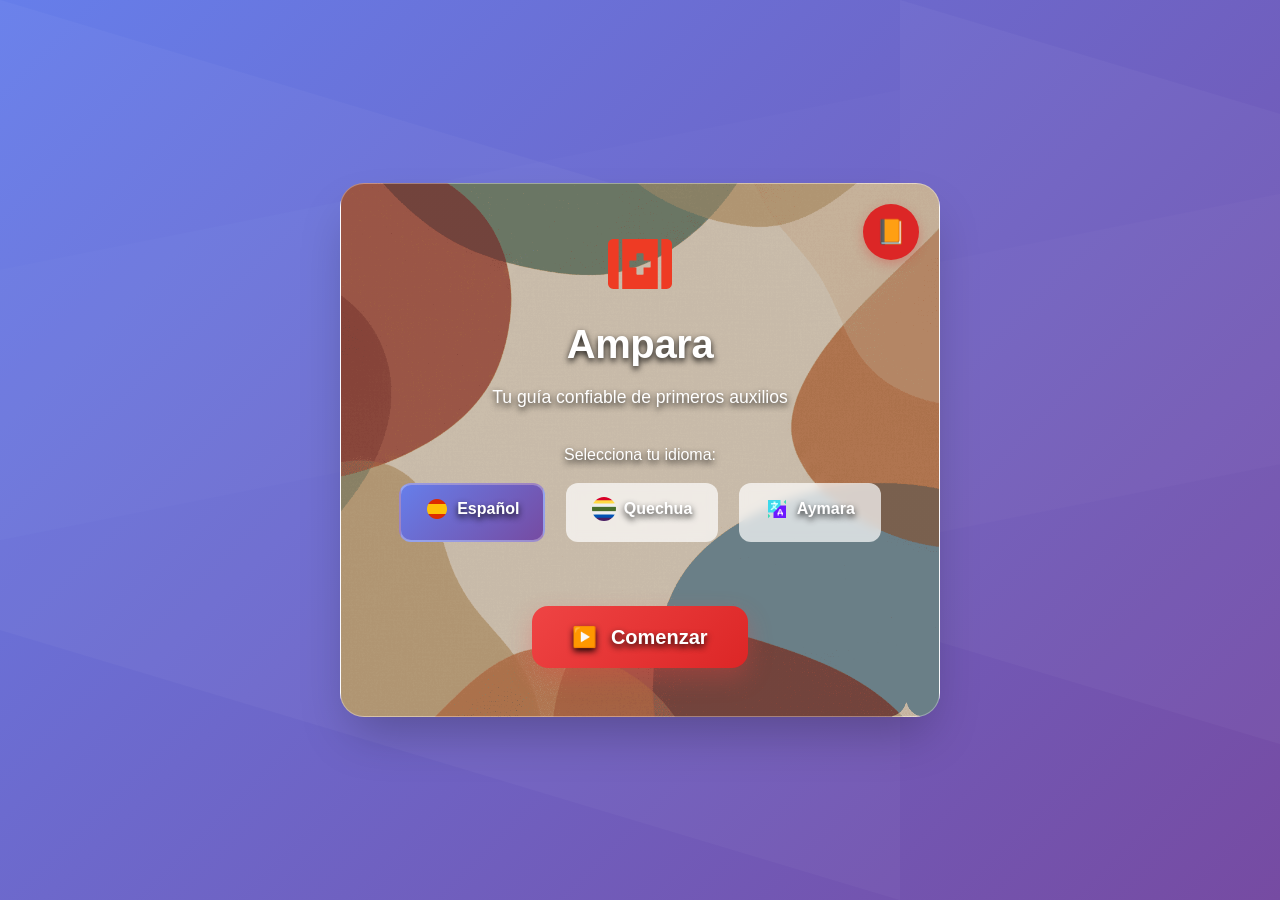
==== app/src/main/assets/index.html @ 5558bcc0 "Initial commit" ====
<!DOCTYPE html>
<html lang="es">
<head>
    <meta charset="UTF-8">
    <meta name="viewport" content="width=device-width, initial-scale=1.0, maximum-scale=1.0, user-scalable=no">
    <meta name="mobile-web-app-capable" content="yes">
    <meta name="apple-mobile-web-app-capable" content="yes">
    <meta name="apple-mobile-web-app-status-bar-style" content="black-translucent">
    <title>Ampara - Guía de Primeros Auxilios</title>

    <!-- CSS locales -->
    <link rel="stylesheet" href="tailwind.min.css">
    <link rel="stylesheet" href="fontawesome.css">
    <link rel="stylesheet" href="fonts.css">
    <link rel="stylesheet" href="styles.css">
    <!-- En el <head> del HTML -->
    <link rel="preload" as="image" href="img/fondo-rcp.png">
    <link rel="preload" as="image" href="img/fondo-heridas.png">
    <link rel="preload" as="image" href="img/fondo-quemaduras.png">
    <link rel="preload" as="image" href="img/fondo-fracturas.png">
    <link rel="preload" as="image" href="img/fondo-envenenamiento.png">
    <link rel="preload" as="image" href="img/fondo-emergencias.png">
    <link rel="preload" as="image" href="img/fondo-botiquin.png">
    <link rel="preload" as="image" href="img/fondo-glosario.png">
    <link rel="preload" as="image" href="img/fondo-home.png">
</head>

<body data-lang="es">
<!-- Home Screen -->
<div id="home-screen" class="home-container">
    <div class="home-content home-bg">

        <button class="contact-button" id="contact-btn" title="Contacto y Apoyo">
            📙
        </button>

        <div class="home-icon">
            <img src="img/fa-solid--first-aid.svg" alt="Primeros Auxilios" style="width: 4rem; height: 4rem; filter: brightness(0) saturate(100%) invert(27%) sepia(51%) saturate(2878%) hue-rotate(346deg) brightness(104%) contrast(97%);">
        </div>

        <h1 class="home-title">
            <span class="lang-es">Ampara</span>
            <span class="lang-qu">Ampara</span>
            <span class="lang-ay">Ampara</span>
        </h1>

        <p class="home-subtitle">
            <span class="lang-es">Tu guía confiable de primeros auxilios</span>
            <span class="lang-qu">Qam ñawpaq yanapayniykipaq</span>
            <span class="lang-ay">Nayriri yanapañamawa</span>
        </p>

        <!-- Language selector -->
        <div style="margin-bottom: 2rem;">
            <div style="margin-bottom: 1rem; color: #6b7280; font-weight: 500;">
                <span class="lang-es">Selecciona tu idioma:</span>
                <span class="lang-qu">Simiykita akllay:</span>
                <span class="lang-ay">Arumawa ajlliña:</span>
            </div>
            <button class="language-selector-home active" data-lang="es">
          <span style="display: inline-flex; align-items: center;">
    <img src="img/icons8-spain-48.png" alt="" width="24" height="24" style="vertical-align: middle; margin-right: 8px;" onerror="this.style.display='none'; this.nextElementSibling.style.display='none';">
    <span>Español</span>
  </span>
            </button>
            <button class="language-selector-home" data-lang="qu">
          <span style="display: inline-flex; align-items: center;">
    <img src="img/circle-flags--quechua.svg" alt="" width="24" height="24" style="vertical-align: middle; margin-right: 8px;" onerror="this.style.display='none'; this.nextElementSibling.style.display='none';">
    <span>Quechua</span>
  </span>
            </button>
            <button class="language-selector-home" data-lang="ay">
          <span style="display: inline-flex; align-items: center;">
    <img src="img/AYmara.png" alt="" width="24" height="24" style="vertical-align: middle; margin-right: 8px;" onerror="this.style.display='none'; this.nextElementSibling.style.display='none';">
    <span>Aymara</span>
  </span>
            </button>
        </div>

        <button id="start-btn" class="start-button">
            <span class="emoji-icon mr-2">▶️</span>
            <span class="lang-es">Comenzar</span>
            <span class="lang-qu">Qallariy</span>
            <span class="lang-ay">Qalltaña</span>
        </button>
    </div>
</div>

<!-- Main Screen -->
<div id="main-screen" class="min-h-screen flex flex-col hidden">
    <!-- Fixed emergency button -->
    <div id="emergency-dropdown-btn" class="emergency-btn">
        <div style="position: relative;">
            <button onclick="toggleEmergencyDropdown()" style="background: none; border: none; color: inherit; padding: 0; font: inherit; cursor: inherit; display: flex; align-items: center;">
                <span class="emoji-icon ml-2">📞</span>
                <span class="lang-es">Emergencia</span>
                <span class="lang-qu">Utqay yanapay</span>
                <span class="lang-ay">Anxata yanapawi</span>
                <span class="emoji-icon ml-2">🔽</span>
            </button>
            <div id="emergency-dropdown" class="hidden">
                <!-- PRIORIDAD 1: EMERGENCIA MÉDICA -->
                 <a href="tel:106" style="cursor:pointer; background:#d32f2f; color:#fff; padding:14px 16px; display:block; border-radius:8px; margin-bottom:8px; text-decoration:none; line-height:1.5;">
                    <span class="emoji-icon" style="margin-right:8px;">🚨</span><strong>106 -
                    <span class="lang-es">SAMU (Ambulancia)</span>
                    <span class="lang-qu">Hampiy yanapak</span>
                    <span class="lang-ay">Qullañ yanapiri</span></strong>
                </a>

                <!-- PRIORIDAD 2: RESCATE / APOYO MÉDICO -->
                <a href="tel:116" style="cursor:pointer; background:#f57c00; color:#fff; padding:14px 16px; display:block; border-radius:8px; margin-bottom:8px; text-decoration:none; line-height:1.5;">
                    <span class="emoji-icon" style="margin-right:8px;">🧯</span><strong>116 -
                    <span class="lang-es">Bomberos</span>
                    <span class="lang-qu">Nina chinkachik</span>
                    <span class="lang-ay">Nina jiwayiri</span></strong>
                </a>

                <!-- PRIORIDAD 3: SEGURIDAD -->
                <a href="tel:105" style="cursor:pointer; background:#1976d2; color:#fff; padding:14px 16px; display:block; border-radius:8px; margin-bottom:8px; text-decoration:none; line-height:1.5;">
                    <span class="emoji-icon" style="margin-right:8px;">👮</span><strong>105 -
                    <span class="lang-es">Policía</span>
                    <span class="lang-qu">Pusikuna</span>
                    <span class="lang-ay">Pusiri</span></strong>
                </a>

                <!-- PRIORIDAD 4: DESASTRES -->
                <a href="tel:115" style="cursor:pointer; background:#455a64; color:#fff; padding:14px 16px; display:block; border-radius:8px; margin-bottom:8px; text-decoration:none; line-height:1.5;">
                    <span class="emoji-icon" style="margin-right:8px;">🌪️</span><strong>115 -
                    <span class="lang-es">Defensa Civil</span>
                    <span class="lang-qu">Llaqta amachay</span>
                    <span class="lang-ay">Marka arktawi</span></strong>
                </a>

                <!-- PRIORIDAD 5: CARRETERAS -->
                <a href="tel:110" style="cursor:pointer; background:#546e7a; color:#fff; padding:14px 16px; display:block; border-radius:8px; margin-bottom:8px; text-decoration:none; line-height:1.5;">
                    <span class="emoji-icon" style="margin-right:8px;">🚧</span><strong>110 -
                    <span class="lang-es">Policía de carreteras</span>
                    <span class="lang-qu">Ñan pusikuna</span>
                    <span class="lang-ay">Thaki pusiri</span></strong>
                </a>

                <!-- PRIORIDAD 6: ORIENTACIÓN -->
                <a href="tel:113"
                    style="cursor:pointer;
                            background:#eeeeee;
                            color:#000 !important;
                            padding:14px 16px;
                            display:block;
                            border-radius:8px;
                            margin-bottom:8px;
                            text-decoration:none;
                            line-height:1.5;">

                    <span class="emoji-icon" style="margin-right:8px; color:#000 !important;">ℹ️</span>

                    <strong style="color:#000 !important;">
                        113 -
                        <span class="lang-es" style="color:#000 !important;">Infosalud (orientación)</span>
                        <span class="lang-qu" style="color:#000 !important;">Hampiy yachachiy</span>
                        <span class="lang-ay" style="color:#000 !important;">Qullañ irpawi</span>
                    </strong>
                    </a>

                    <!-- PRIORIDAD 7: INFORMACIÓN -->

                    <a href="tel:+5112660481"
                    style="cursor:pointer;
                            background:#f5f5f5;
                            color:#000 !important;
                            padding:14px 16px;
                            display:block;
                            border-radius:8px;
                            margin-bottom:8px;
                            text-decoration:none;
                            line-height:1.5;">

                    <span class="emoji-icon" style="margin-right:8px; color:#000 !important;">➕</span>

                    <strong style="color:#000 !important;">
                        (01) 266 0481 -
                        <span class="lang-es" style="color:#000 !important;">Cruz Roja</span>
                        <span class="lang-qu" style="color:#000 !important;">Puka Chakana</span>
                        <span class="lang-ay" style="color:#000 !important;">Wila Chakana</span>
                    </strong>
                    </a>

            </div>
        </div>
    </div>

    <!-- Header -->
    <header class="bg-white shadow-md py-5 px-4 sm:px-6 lg:px-8 sticky top-0 z-10 w-full">
        <div class="w-full flex justify-between items-center">
            <div class="flex items-center">
                <button id="back-btn" class="text-sky-500 hover:text-sky-600 hidden transition duration-200 ml-1 mr-1 text-2xl">
                    <span class="emoji-icon">⏪</span>
                </button>
                <h1 class="text-2xl font-bold text-blue-700">
                    <span class="lang-es">Ampara</span>
                    <span class="lang-qu">Ampara</span>
                    <span class="lang-ay">Ampara</span>
                </h1>
            </div>

            <div class="flex items-center space-x-1.5">
                <!-- Language selector in header -->
                <div class="flex items-center">
                    <button class="language-selector" data-lang="es">ES</button>
                    <button class="language-selector" data-lang="qu">QU</button>
                    <button class="language-selector" data-lang="ay">AY</button>
                </div>

                <!-- Dark mode toggle -->
                <button id="dark-mode-toggle" class="dark-mode-toggle">
                    <span class="emoji-icon">🌙</span>
                </button>
            </div>
        </div>
    </header>

    <!-- Main content -->
    <main class="w-full flex-grow p-4 sm:p-6 lg:p-8">
        <!-- Sections list Secciones principales -->
        <div id="sections-list" class="grid grid-cols-1 md:grid-cols-2 lg:grid-cols-3 gap-4 sm:gap-6 lg:gap-8 w-full">

           <div class="card-button card-rcp bg-white rounded-lg shadow-md overflow-hidden cursor-pointer hover:shadow-xl" data-section="rcp">
                <span class="emoji-icon card-icon" style="color: #ef4444;">💓</span>
                <div>
                    <h2 class="text-2xl font-semibold mb-2">
                        <span class="lang-es">RCP (Reanimación Cardio Pulmonar)</span>
                        <span class="lang-qu">RCP (Sunqu Wañusqamanta Kutichiy)</span>
                        <span class="lang-ay">RCP (Jiwkit jakayañatak uñstayasiña)</span>
                    </h2>
                    <p class="subtitle text-gray-600">
                        <span class="lang-es">Técnica vital para salvar vidas</span>
                        <span class="lang-qu">Kawsayta qispichiq yachaykuna</span>
                        <span class="lang-ay">Jakañ qispiyañataki yatiwi</span>
                    </p>
                </div>
            </div>

            <div class="card-button card-heridas rounded-lg shadow-md overflow-hidden cursor-pointer" data-section="heridas">
                <span class="emoji-icon card-icon" style="color: #10b981;">🩹</span>
                <div>
                    <h2 class="text-xl font-semibold mb-1">
                        <span class="lang-es">Heridas</span>
                        <span class="lang-qu">K'irisqakuna</span>
                        <span class="lang-ay">Ch'axwakuna</span>
                    </h2>
                    <p class="subtitle">
                        <span class="lang-es">Tratamiento de cortes y lesiones</span>
                        <span class="lang-qu">K'iriy hampikuna</span>
                        <span class="lang-ay">Ch'axwañ qollañapa</span>
                    </p>
                </div>
            </div>

            <div class="card-button card-quemaduras rounded-lg shadow-md overflow-hidden cursor-pointer" data-section="quemaduras">
                <span class="emoji-icon card-icon" style="color: #f59e0b;">🔥</span>
                <div>
                    <h2 class="text-xl font-semibold mb-1">
                        <span class="lang-es">Quemaduras</span>
                        <span class="lang-qu">Ruphasqakuna</span>
                        <span class="lang-ay">Phisqatakuna</span>
                    </h2>
                    <p class="subtitle">
                        <span class="lang-es">Primeros auxilios para quemaduras</span>
                        <span class="lang-qu">Ruphasqa hampikuna</span>
                        <span class="lang-ay">Phisqat qollaña</span>
                    </p>
                </div>
            </div>

            <div class="card-button card-fracturas rounded-lg shadow-md overflow-hidden cursor-pointer" data-section="fracturas">
                <span class="emoji-icon card-icon" style="color: #6b7280;">🦴</span>
                <div>
                    <h2 class="text-xl font-semibold mb-1">
                        <span class="lang-es">Fracturas</span>
                        <span class="lang-qu">T'aqasqakuna</span>
                        <span class="lang-ay">P'akitanaka</span>
                    </h2>
                    <p class="subtitle">
                        <span class="lang-es">Cómo actuar ante huesos rotos</span>
                        <span class="lang-qu">Tullu t'aqasqapi imayna yanapay</span>
                        <span class="lang-ay">P'akita jach'a ch'akapa ukaxa kunjamsa yanapt'añapa</span>
                    </p>
                </div>
            </div>

            <!-- tarjeta: Envenenamiento -->
            <div class="card-button card-envenenamiento rounded-lg shadow-md overflow-hidden cursor-pointer" data-section="envenenamiento" role="button" tabindex="0" onclick="openSection('envenenamiento')">
                <span class="emoji-icon card-icon" style="color: #8b5cf6;">☠️</span>
                <div>
                    <h2 class="text-xl font-semibold mb-1">
                        <span class="lang-es">Envenenamiento</span>
                        <span class="lang-qu">P'achachiy / Ñak'ariy</span>
                        <span class="lang-ay">Jani suma jamuqampi p'aktasiwi</span>
                    </h2>
                    <p class="subtitle">
                        <span class="lang-es">Actuación ante sustancias tóxicas</span>
                        <span class="lang-qu">Q'ayaq jawq'akunapi imayna yanapay</span>
                        <span class="lang-ay">Jani wali jamuqanak ukan yanapt'awi</span>
                    </p>
                </div>
            </div>

            <div class="card-button card-emergencias rounded-lg shadow-md overflow-hidden cursor-pointer" data-section="emergencias">
                <span class="emoji-icon card-icon" style="color: #dc2626;">🚑</span>
                <div>
                    <h2 class="text-xl font-semibold mb-1">
                        <span class="lang-es">Emergencias</span>
                        <span class="lang-qu">Utqay yanapakuna</span>
                        <span class="lang-ay">Anxata yanapawi</span>
                    </h2>
                    <p class="subtitle">
                        <span class="lang-es">Situaciones críticas de salud</span>
                        <span class="lang-qu">Utqay qhali kaypi yanapakuna</span>
                        <span class="lang-ay">Anxat qolla kayaru yanapawi</span>
                    </p>
                </div>
            </div>

            <!-- BOTIQUÍN -->
            <div class="card-button card-botiquin" data-section="botiquin">
                <span class="emoji-icon card-icon">🧰</span>
                <div>
                    <h2>
                        <span class="lang-es">Botiquín</span>
                        <span class="lang-qu">Hampiq laya</span>
                        <span class="lang-ay">Qullaña katxata</span>
                    </h2>
                    <p>
                        <span class="lang-es">Materiales y suministros básicos de salud</span>
                        <span class="lang-qu">Qhali kayta yanapakuypaq rurasqa imaymana</span>
                        <span class="lang-ay">Qhullaña uñstayawi ukhamaraki yänaka</span>
                    </p>
                </div>
            </div>

            <div class="card-button card-glosario rounded-lg shadow-md overflow-hidden cursor-pointer" data-section="glosario">
                <span class="emoji-icon card-icon" style="color: #3b82f6;">📚</span>
                <div>
                    <h2 class="text-xl font-semibold mb-1">
                        <span class="lang-es">Glosario</span>
                        <span class="lang-qu">Simikunapaq Qillqa</span>
                        <span class="lang-ay">Arunakana Qillqawi</span>
                    </h2>
                    <p class="subtitle">
                        <span class="lang-es">Términos médicos importantes</span>
                        <span class="lang-qu">Ancha chaniyuq hampi simikuna</span>
                        <span class="lang-ay">Wali askí qolla arunaka</span>
                    </p>
                </div>
            </div>

        </div>

        <!-- Section content containers -->
        <div id="section-content" class="hidden">

            <!-- RCP Section -->
            <div id="rcp-content" class="section-card hidden">
                <h2 class="section-heading">
                    <span class="lang-es">RCP - Reanimación Cardio Pulmonar</span>
                    <span class="lang-qu">RCP - Sayasqa Sonqo Kawsarichiy</span>
                    <span class="lang-ay">RCP - Chuymat jakasiriptayaña</span>
                </h2>

                <div class="warning-box">
                    <span class="emoji-icon mr-2">⚠️</span>
                    <strong>
                        <span class="lang-es">¡IMPORTANTE!</span>
                        <span class="lang-qu">¡ANCHA CHANIYUQ!</span>
                        <span class="lang-ay">¡WALI ASKIPUNIWA!</span>
                    </strong>
                    <span class="lang-es">Llama inmediatamente a emergencia antes de comenzar RCP.</span>
                    <span class="lang-qu">Manaraq qallarishaspa, utqaylla yanapakuyta (posta nisqata) waqyay</span>
                    <span class="lang-ay">Janïra lurasaxa, jank'aki yanapirinakaru (posta) jawsam</span>
                </div>

                <div class="audio-player-container w-full my-4">
                    <button id="play-rcp-btn" class="bg-purple-600 hover:bg-purple-700 text-white font-bold py-3 px-6 rounded-lg shadow-lg transition duration-200 w-full">
                        <span class="emoji-icon mr-2">▶️</span>
                        <span class="lang-es">Reproducir RCP</span>
                        <span class="lang-qu">RCP Hampiy Uyariy</span>
                        <span class="lang-ay">RCP Qullaña Ist'aña</span>
                    </button>

                    <div class="audio-progress-wrapper">
                        <span id="current-time-rcp" class="time-display">0:00</span>
                        <div id="progress-container-rcp" class="progress-container">
                            <div id="progress-rcp" class="progress-bar"></div>
                        </div>
                        <span id="duration-rcp" class="time-display">0:00</span>
                    </div>
                </div>

                <h3 class="subsection-heading">
                    <span class="lang-es">Pasos para RCP:</span>
                    <span class="lang-qu">Kaykunata ruway:</span>
                    <span class="lang-ay">Akanaka lurañamawa:</span>
                </h3>

                <div class="space-y-4">

                    <div class="step-container">
                        <!-- Fila 1: número + título -->
                        <div class="flex items-start gap-3">
                            <span class="step-number">1</span>
                            <h4 class="step-title">
                                <span class="lang-es">Verificar respuesta</span>
                                <span class="lang-qu">Rikch'asqachus kashan qaway</span>
                                <span class="lang-ay">Jaqi sartatati uñjaña</span>
                            </h4>
                        </div>
                        <!-- Fila 2: texto ancho y visible -->
                        <div class="mt-2">
                            <p class="step-description lang-es">
                                ⚠️ Toca los hombros con firmeza y grita: <strong>"¿Estás bien?"</strong>
                            </p>
                            <p class="step-description lang-qu">
                                ⚠️ Rikrankunata kallpawan llamiykuspa niy: <strong>"¿Allillanchu kashanki?"</strong>
                            </p>
                            <p class="step-description lang-ay">
                                ⚠️ Kallpampi kallachinakapa llamt'asina ukatxa art'am: <strong>"¿Walikiptati?"</strong>
                            </p>
                        </div>
                        <img src="img/RPCverificar.png" class="w-full mt-3" alt="Verificar respuesta">
                    </div>

                    <div class="step-container">
                        <!-- Fila 1: número + título -->
                        <div class="flex items-start gap-3">
                            <span class="step-number">2</span>
                            <h4 class="step-title">
                                <span class="lang-es">Posicionar al paciente</span>
                                <span class="lang-qu">Allinta siriykachiy</span>
                                <span class="lang-ay">Suma ikthapiyaña</span>
                            </h4>
                        </div>
                        <!-- Fila 2: texto ancho y visible -->
                        <div class="mt-2">
                            <p class="step-description lang-es">
                                Coloca a la persona <strong>boca arriba sobre una superficie firme</strong>.
                                Asegúrate de que esté alineada.
                            </p>
                            <p class="step-description lang-qu">
                                Runata <strong>hanp'aqman pampa kaqllapi sirichiy</strong>. Cuerpon chiqan kananpaq qhaway.
                            </p>
                            <p class="step-description lang-ay">
                                Jaqiru <strong>althapt'ayaña pampa patxaru</strong>. Suma chiqachatañapataki uñjañamawa.
                            </p>
                        </div>
                        <img src="img/posicionar.png" class="w-full mt-3" alt="Posicionar al paciente">
                    </div>

                    <div class="step-container">
                        <!-- Fila 1: número + título -->
                        <div class="flex items-start gap-3">
                            <span class="step-number">3</span>
                            <h4 class="step-title">
                                <span class="lang-es">Compresiones en el pecho</span>
                                <span class="lang-qu">Qhasqupi mat'iy</span>
                                <span class="lang-ay">Chuymat ñit'iña</span>
                            </h4>
                        </div>
                        <!-- Fila 2: texto ancho y visible -->
                        <div class="mt-2">
                            <p class="step-description lang-es">
                                🤲 Coloca las manos en el centro del pecho y entrelaza los dedos.
                                Realiza <strong>compresiones rápidas y fuertes, al ritmo de 100-120 por minuto</strong>, con al menos cinco centímetros de profundidad.
                            </p>
                            <p class="step-description lang-qu">
                                🤲 Makiykikunata qhasqu chawpiman churay. <strong>Usqhayllata hinaspa kallpawan mat'iy (100-120 sapa minutopi)</strong>.
                            </p>
                            <p class="step-description lang-ay">
                                🤲 Amparanakama chuymat taypicharu churam. <strong>Jank'aki ch'amampi ñit'im (100-120 sapa minutona)</strong>.
                            </p>
                        </div>
                        <img src="img/compresiones.png" class="w-full mt-3" alt="Compresiones torácicas">
                    </div>

                    <div class="step-container">
                        <!-- Fila 1: número + título -->
                        <div class="flex items-start gap-3">
                            <span class="step-number">4</span>
                            <h4 class="step-title">
                                <span class="lang-es">Continuar compresiones</span>
                                <span class="lang-qu">Hinallata mat'iy</span>
                                <span class="lang-ay">Ñit'iñampi sartaña</span>
                            </h4>
                        </div>
                        <!-- Fila 2: texto ancho y visible -->
                        <div class="mt-2">
                            <p class="step-description lang-es">
                                🔁 <strong>Continúa las compresiones sin detenerte</strong> hasta que llegue ayuda o la persona reaccione.
                                Mantén el ritmo constante. Si te cansas, pide a alguien que te reemplace.
                            </p>
                            <p class="step-description lang-qu">
                                🔁 <strong>Ama sayaspa mat'iy</strong> yanapay chayamunankama. Sayk'uspaykiqa huk runawan usqhaylla tikrachikuy.
                            </p>
                            <p class="step-description lang-ay">
                                🔁 <strong>Jan sayt'asa ñit'iñamawa</strong> yanapt'iri purinkama. Qarjataxa, yaqhampi jank'aki turkasiñamawa.
                            </p>
                        </div>
                        <img src="img/ciclos.png" class="w-full mt-3" alt="Compresiones continuas">
                    </div>

                </div>

                <div class="info-box mt-6">
                    <span class="step-number"><span class="emoji-icon">⚠️</span></span>
                    <strong>
                        <span class="lang-es">Recordar:</span>
                        <span class="lang-qu">Yuyariy:</span>
                        <span class="lang-ay">Amtañataki:</span>
                    </strong>
                    <span class="lang-es">Mantén el ritmo de 100-120 compresiones por minuto. Hazlo rápido y constante, como un corazón latiendo.</span>
                    <span class="lang-qu">Sapa minutopi 100-120 kutita mat'iy. Sonqopa t'iktikunyan hina, usqhaylla hinaspa mana sayaspa ruway.</span>
                    <span class="lang-ay">Sapa minutunxa 100-120 ñit'iñanaka lurañamawa. Chuymat t'iktit'ikunpa jamataki, jank'aki jan sayt'asa luram.</span>
                </div>
            </div>

            <!-- Heridas Section -->
            <div id="heridas-content" class="section-card hidden">
                <h2 class="section-heading">
                    <span class="lang-es">Tratamiento de Heridas</span>
                    <span class="lang-qu">K'irisqakuna Hampiy</span>
                    <span class="lang-ay">Ch'axwanaka Qollaña</span>
                </h2>

                <div class="tab-container">
                    <div class="tab active" data-tab="heridas-leves">
                        <span class="lang-es">Heridas Leves</span>
                        <span class="lang-qu">Pisi k'irisqa</span>
                        <span class="lang-ay">Jisk'a ch'axwa</span>
                    </div>
                    <div class="tab" data-tab="heridas-graves">
                        <span class="lang-es">Heridas Graves</span>
                        <span class="lang-qu">Hatun k'irisqa</span>
                        <span class="lang-ay">Jach'a ch'axwa</span>
                    </div>
                </div>

                <div id="heridas-leves-tab" class="tab-content">
                    <h3 class="subsection-heading">
                        <span class="lang-es">Para heridas menores:</span>
                        <span class="lang-qu">Aslla k'irisqakunapaq:</span>
                        <span class="lang-ay">Jisk'a ch'axwanakataki:</span>
                    </h3>

                    <div class="audio-player-container w-full my-4">
                        <!-- Botón de reproducción -->
                        <button id="play-heridas-leves-btn" class="bg-purple-600 hover:bg-purple-700 text-white font-bold py-3 px-6 rounded-lg shadow-lg transition duration-200 w-full sm:w-auto">
                            <span class="emoji-icon mr-2">▶️</span>
                            <span class="lang-es">Reproducir Heridas Leves</span>
                            <span class="lang-qu">Heridas Pisiyaq Waqyachiy</span>
                            <span class="lang-ay">Heridas Jisk'a Ist'ayaña</span>
                        </button>

                        <!-- Barra de progreso -->
                        <div class="audio-progress-wrapper mt-2">
                            <span id="current-time-heridas-leves" class="time-display">0:00</span>
                            <div id="progress-container-heridas-leves" class="progress-container">
                                <div id="progress-heridas-leves" class="progress-bar"></div>
                            </div>
                            <span id="duration-heridas-leves" class="time-display">0:00</span>
                        </div>
                    </div>


                    <div class="space-y-4">

                        <div class="step-container">
                            <!-- Fila 1: número + título -->
                            <div class="flex items-start gap-3">
                                <span class="step-number">1</span>
                                <h4 class="step-title">
                                    <span class="lang-es">Lávate bien las manos con agua y jabón</span>
                                    <span class="lang-qu">Makiykita yakuwan jabonwan allinta maqchikuy</span>
                                    <span class="lang-ay">Amparanaka umi jabun ukampiwa sumax jaquntaña</span>
                                </h4>
                            </div>
                            <img src="img/lavadomanos.png" class="w-full mt-3" alt="Lavado de manos">
                        </div>

                        <div class="step-container">
                            <!-- Fila 1: número + título -->
                            <div class="flex items-start gap-3">
                                <span class="step-number">2</span>
                                <h4 class="step-title">
                                    <span class="lang-es">Detén el sangrado</span>
                                    <span class="lang-qu">Yawar lloqsiyninta sayachiy</span>
                                    <span class="lang-ay">Wila mistuyiri sayarachi</span>
                                </h4>
                            </div>
                            <!-- Fila 2: texto ancho y visible -->
                            <div class="mt-2">
                                <p class="step-description lang-es">
                                    🩸 Presiona la herida con un paño limpio hasta que deje de sangrar.
                                </p>
                                <p class="step-description lang-qu">
                                    🩸 Ch'uya p'achawan k'irita mat'iy yawar sayanankama.
                                </p>
                                <p class="step-description lang-ay">
                                    🩸 Ch'uña ch'uñumpi ch'axwa ñit'asa wila mistuyir saykañkama.
                                </p>
                            </div>
                            <img src="img/detener.png" class="w-full mt-3" alt="Detener el sangrado">
                        </div>

                        <div class="step-container">
                            <!-- Fila 1: número + título -->
                            <div class="flex items-start gap-3">
                                <span class="step-number">3</span>
                                <h4 class="step-title">
                                    <span class="lang-es">Limpia la herida</span>
                                    <span class="lang-qu">K'irita ch'uyanchay</span>
                                    <span class="lang-ay">Ch'axwa jaquntaña</span>
                                </h4>
                            </div>
                            <!-- Fila 2: texto ancho y visible -->
                            <div class="mt-2">
                                <p class="step-description lang-es">
                                    💦 Lávala suavemente con agua limpia para quitar suciedad.
                                </p>
                                <p class="step-description lang-qu">
                                    💦 Llamp'ullata ch'uya yakuwan mayllay, llapa qhellinkuna lloqsinanpaq.
                                </p>
                                <p class="step-description lang-ay">
                                    💦 Ch'uña umimpi llamp'uki jaquntaña q'añu apsuñataki.
                                </p>
                            </div>
                            <img src="img/limpiar.png" class="w-full mt-3" alt="Limpiar la herida">
                        </div>

                        <div class="step-container">
                            <!-- Fila 1: número + título -->
                            <div class="flex items-start gap-3">
                                <span class="step-number">4</span>
                                <h4 class="step-title">
                                    <span class="lang-es">Aplica pomada médica, si tienes</span>
                                    <span class="lang-qu">Hampita churay</span>
                                    <span class="lang-ay">Qulla churañamawa</span>
                                </h4>
                            </div>
                            <!-- Fila 2: texto ancho y visible -->
                            <div class="mt-2">
                                <p class="step-description lang-es">
                                    💊 Pon poca cantidad.
                                </p>
                                <p class="step-description lang-qu">
                                    💊 Hampiyoq kaspaykiqa, aschallata k'iri pataman churay.
                                </p>
                                <p class="step-description lang-ay">
                                    💊 Qulla utjchi ukatxa, jisk'akiwa ch'axwa pataru churañamawa.
                                </p>
                            </div>
                            <img src="img/pomada.png" class="w-full mt-3" alt="Aplicar pomada">
                        </div>

                        <div class="step-container">
                            <!-- Fila 1: número + título -->
                            <div class="flex items-start gap-3">
                                <span class="step-number">5</span>
                                <h4 class="step-title">
                                    <span class="lang-es">Cubre la herida</span>
                                    <span class="lang-qu">K'irita tapay</span>
                                    <span class="lang-ay">Ch'axwa pakayaña</span>
                                </h4>
                            </div>
                            <!-- Fila 2: texto ancho y visible -->
                            <div class="mt-2">
                                <p class="step-description lang-es">
                                    🩹 Coloca una venda o curita limpia y cámbiala cada día o si se moja.
                                </p>
                                <p class="step-description lang-qu">
                                    🩹 Ch'uya p'istunawan otaq curitawan k'atuy. Sapa p'unchay cambiay, otaq hoq'o kaptinpas.
                                </p>
                                <p class="step-description lang-ay">
                                    🩹 Ch'uña vendar curita churañamawa. Sapa uru mayjt'ayaña jan ukax um jayawchi ukatxa.
                                </p>
                            </div>
                            <img src="img/venda.png" class="w-full mt-3" alt="Colocar la venda">
                        </div>

                    </div>

                    <div class="warning-box mt-6">
                        <span class="emoji-icon mr-2">⚠️</span>
                        <strong>
                            <span class="lang-es">Busca atención médica si:</span>
                            <span class="lang-qu">Hampiqman utqaylla riy kaykuna kaptin:</span>
                            <span class="lang-ay">Qolläwiru saramawa uka pachaxa:</span>
                        </strong>
                        <ul class="list-disc list-inside mt-2 space-y-1">
                            <li>
                                <span class="lang-es">Es una mordedura de animal</span>
                                <span class="lang-qu">Uywa khanisusqaptiki</span>
                                <span class="lang-ay">Animalan k'itxiriskanawa</span>
                            </li>
                            <li>
                                <span class="lang-es">Hay algo incrustado</span>
                                <span class="lang-qu">Ima k'iskanpas k'iri ukhupi kashaptin</span>
                                <span class="lang-ay">Yänakax ch'axwan manq'haratäki</span>
                            </li>
                            <li>
                                <span class="lang-es">Ves enrojecimiento, hinchazón o pus</span>
                                <span class="lang-qu">Pukanayashan, punkishan otaq q'eyachakunpas</span>
                                <span class="lang-ay">Wila, puqu, ch'ulla uñjata</span>
                            </li>
                            <li>
                                <span class="lang-es">El sangrado no se detiene después de 10 minutos</span>
                                <span class="lang-qu">Chunka minutos pasasqanmanpas yawar mana sayaqtin</span>
                                <span class="lang-ay">Wila mistuynix janiw sayt'kiti 10 minutu ñit'asaxa</span>
                            </li>
                        </ul>
                    </div>
                </div>

               <div id="heridas-graves-tab" class="tab-content hidden">
                    <h3 class="subsection-heading">
                        <span class="lang-es">Cómo actuar ante una herida grave</span>
                        <span class="lang-qu">Hatun K'iripi Yanapay</span>
                        <span class="lang-ay">Jach'a ch'axwanakana yanapt'aña</span>
                    </h3>

                    <div class="warning-box">
                        <span class="emoji-icon mr-2">🚨</span>
                        <strong>
                            <span class="lang-es">Primero y siempre:</span>
                            <span class="lang-qu">Ñawpaqta hinaspa sapa kutin:</span>
                            <span class="lang-ay">Nayraqata ukat sapa kutiwa:</span>
                        </strong>
                        <span class="lang-es">Llama a emergencias de inmediato.</span>
                        <span class="lang-qu">Utqaylla yanapakuyta waqyay.</span>
                        <span class="lang-ay">Jank'aki ch'usañanakaru jawsam.</span>
                    </div>

                    <div class="audio-player-container w-full my-4">
                        <!-- Botón de reproducción -->
                        <button id="play-heridas-graves-btn" class="bg-purple-600 hover:bg-purple-700 text-white font-bold py-3 px-6 rounded-lg shadow-lg transition duration-200 w-full sm:w-auto">
                            <span class="emoji-icon mr-2">▶️</span>
                            <span class="lang-es">Reproducir Heridas Graves</span>
                            <span class="lang-qu">Hatun K'irisqa Waqyachiy</span>
                            <span class="lang-ay">Jach'a Ch'axwa Ist'ayaña</span>
                        </button>

                        <!-- Barra de progreso -->
                        <div class="audio-progress-wrapper mt-2">
                            <span id="current-time-heridas-graves" class="time-display">0:00</span>
                            <div id="progress-container-heridas-graves" class="progress-container">
                                <div id="progress-heridas-graves" class="progress-bar"></div>
                            </div>
                            <span id="duration-heridas-graves" class="time-display">0:00</span>
                        </div>
                    </div>

                    <div class="space-y-4">

                        <div class="step-container">
                            <div class="flex items-start gap-3">
                                <span class="step-number">1</span>
                                <h4 class="step-title">
                                    <span class="lang-es">Lávate las manos y ponte guantes</span>
                                    <span class="lang-qu">Makiykita maqchikuy hinaspa guantesta churakuy</span>
                                    <span class="lang-ay">Amparanaka jaquntañamawa ukat guantes uchantaña</span>
                                </h4>
                            </div>
                            <img src="img/lavadomanos.png" class="w-full mt-3" alt="Lavado de manos">
                        </div>

                        <div class="step-container">
                            <div class="flex items-start gap-3">
                                <span class="step-number">2</span>
                                <h4 class="step-title">
                                    <span class="lang-es">Controla el sangrado</span>
                                    <span class="lang-qu">Yawarta sayachiy</span>
                                    <span class="lang-ay">Wila mistuyiri kamachaña</span>
                                </h4>
                            </div>
                            <div class="mt-2">
                                <p class="step-description lang-es">
                                    🩸 Presiona la herida con un paño limpio. Presiona firme y constante. No la sueltes hasta que el sangrado disminuya.
                                </p>
                                <p class="step-description lang-qu">
                                    🩸 Ch'uya p'achawan k'irita mat'iy. Kallpawan hinaspa mana saqespa mat'iy, yawar pisiyanankama.
                                </p>
                                <p class="step-description lang-ay">
                                    🩸 Ch'uña ch'uñumpi ch'axwa ñit'asa. Sinchita ukat jan sayt'asisa ñit'aña, wila jisk'achañkama.
                                </p>
                            </div>
                            <img src="img/presionherida.jpg" class="w-full mt-3" alt="Presionar la herida">
                        </div>

                        <div class="step-container">
                            <div class="flex items-start gap-3">
                                <span class="step-number">3</span>
                                <h4 class="step-title">
                                    <span class="lang-es">Eleva la herida</span>
                                    <span class="lang-qu">K'irita hoqariy</span>
                                    <span class="lang-ay">Ch'axwa jithsuyaña</span>
                                </h4>
                            </div>
                            <div class="mt-2">
                                <p class="step-description lang-es">
                                    ⬆️ Acuesta a la persona. Eleva la zona herida por encima del corazón si puedes.
                                </p>
                                <p class="step-description lang-qu">
                                    ⬆️ Onqosqata siriykachiy. K'irisqa parteta sonqonmanta aswan altoman hoqariy.
                                </p>
                                <p class="step-description lang-ay">
                                    ⬆️ Jaqixa irpasi. Ch'axwa chuyma patat jithsuyaña yatkchi ukatxa.
                                </p>
                            </div>
                            <img src="img/elevarherida.png" class="w-full mt-3" alt="Elevar la herida">
                        </div>

                        <div class="step-container">
                            <div class="flex items-start gap-3">
                                <span class="step-number">4</span>
                                <h4 class="step-title">
                                    <span class="lang-es">Si el corte es profundo: usa tiras adhesivas</span>
                                    <span class="lang-qu">K'iri ukhu kaptin: k'iri mat'inawan churay</span>
                                    <span class="lang-ay">Ch'axwax manqha chi ukatxa: liq'ichir chimpunaka apnaqaña</span>
                                </h4>
                            </div>
                            <div class="mt-2">
                                <p class="step-description lang-es">
                                    📌 Colócalas cruzando el corte. Une los bordes sin estirar la piel.
                                </p>
                                <p class="step-description lang-qu">
                                    📌 K'iri patankunata hukllachay mana qarayta chutaspalla.
                                </p>
                                <p class="step-description lang-ay">
                                    📌 Kantinaka mayacht'aña jani janchipa aystasa.
                                </p>
                            </div>
                            <img src="img/para heridas graves.png" class="w-full mt-3" alt="Tiras adhesivas para heridas">
                        </div>

                        <div class="step-container">
                            <div class="flex items-start gap-3">
                                <span class="step-number">5</span>
                                <h4 class="step-title">
                                    <span class="lang-es">Venda la herida</span>
                                    <span class="lang-qu">K'irita p'istuy</span>
                                    <span class="lang-ay">Ch'axwa vendar pakayaña</span>
                                </h4>
                            </div>
                            <div class="mt-2">
                                <p class="step-description lang-es">
                                    🩹 Cubre con una venda limpia. No quites la anterior venda. Debe estar firme, pero sin cortar la circulación. Los dedos deben verse rosados y calientes.
                                </p>
                                <p class="step-description lang-qu">
                                    🩹 Ch'uya p'istunawan k'atuy. Ama ñawpaq churaykusqayki p'achata horqoychu. P'istunaqa mat'isqa kanan, yawar purinanpaq hina. Rukanakunaqa puka q'uñillataq kanan.
                                </p>
                                <p class="step-description lang-ay">
                                    🩹 Ch'uña vendar pakayaña. Janiw nayrïr vendar apsuñakiti. Sinchïñapawa, jan ukax janiw wila sarnaqañ wiskhañapakiti. Liqitanakax wila ukat junt'u uñstasiñapawa.
                                </p>
                            </div>
                            <img src="img/Envuelve_herida.png" class="w-full mt-3" alt="Envolver la herida">
                        </div>

                        <div class="step-container">
                            <div class="flex items-start gap-3">
                                <span class="step-number">6</span>
                                <h4 class="step-title">
                                    <span class="lang-es">Mantén la calma</span>
                                    <span class="lang-qu">Ama mancharikuychu</span>
                                    <span class="lang-ay">Sumaqa amuyt'asiña</span>
                                </h4>
                            </div>
                            <div class="mt-2">
                                <p class="step-description lang-es">
                                    😌 Habla con voz tranquila. Mantén a la persona despierta y quieta.
                                </p>
                                <p class="step-description lang-qu">
                                    😌 Llamp'u kunkallawan rimapayay. Onqosqata rikch'asqata hinaspa tiyayisqata kachiy.
                                </p>
                                <p class="step-description lang-ay">
                                    😌 Suma arsumpi aruskipt'aña. Jaqixa uñstata ukat jan kuyusisa imañapa.
                                </p>
                            </div>
                            <img src="img/calmar.png" class="w-full mt-3" alt="Calmar al paciente">
                        </div>

                        <div class="step-container">
                            <div class="flex items-start gap-3">
                                <span class="step-number">7</span>
                                <h4 class="step-title">
                                    <span class="lang-es">Mantén el calor</span>
                                    <span class="lang-qu">Q'uñichiy</span>
                                    <span class="lang-ay">Junt'uñapa imañapa</span>
                                </h4>
                            </div>
                            <div class="mt-2">
                                <p class="step-description lang-es">
                                    🛏️ Cúbrela con mantas o ropa. El shock puede causar pérdida rápida de calor.
                                </p>
                                <p class="step-description lang-qu">
                                    🛏️ Mantawan otaq p'achawan p'istuy. Cuerpon chiriyaptinqa usqhaylla p'istuna.
                                </p>
                                <p class="step-description lang-ay">
                                    🛏️ Phawasampi jan ukax isinakampi pakayaña. Shockax jank'aki junt'uñap chhaqtayaspawa.
                                </p>
                            </div>
                            <img src="img/tratarshokmanta.png" class="w-full mt-3" alt="Mantener el calor">
                        </div>

                        <div class="step-container">
                            <div class="flex items-start gap-3">
                                <span class="step-number">8</span>
                                <h4 class="step-title">
                                    <span class="lang-es">Vigila signos de shock</span>
                                    <span class="lang-qu">Unanchakunata qaway</span>
                                    <span class="lang-ay">Shock uñanchanakar uñjaña</span>
                                </h4>
                            </div>
                            <div class="mt-2">
                                <p class="step-description lang-es">
                                    ⚠️ Palidez, sudor frío, respiración rápida o confusión. Si aparecen, es una urgencia.
                                </p>
                                <p class="step-description lang-qu">
                                    ⚠️ Uyan yuraqayan, chiri humpin, usqhayta samaykun otaq umampas muyun. Kaykuna kaptinqa, utqaylla hampiqman apay.
                                </p>
                                <p class="step-description lang-ay">
                                    ⚠️ Janq'u, thaya jithintata, jank'aki samsuña jan ukax pantjata. Uñstchi ukatxa, jank'akiw qhanañataki.
                                </p>
                            </div>
                            <img src="img/observar.png" class="w-full mt-3" alt="Observar evolución de la herida">
                        </div>

                    </div>

                    <div class="warning-box mt-6">
                        <span class="emoji-icon mr-2">⚠️</span>
                        <strong>
                            <span class="lang-es">Si hay un objeto incrustado:</span>
                            <span class="lang-qu">Ima k'iskanpas k'iri ukhupi kaptin:</span>
                            <span class="lang-ay">Yänakax manq'haratäki ukataxa:</span>
                        </strong>
                        <ul class="list-disc list-inside mt-2 space-y-1">
                            <li>
                                <span class="lang-es">NO lo retires</span>
                                <span class="lang-qu">AMA horqoychu</span>
                                <span class="lang-ay">JANIW apsukañakiti</span>
                            </li>
                            <li>
                                <span class="lang-es">NO presiones sobre él</span>
                                <span class="lang-qu">AMA patanta mat'iychu</span>
                                <span class="lang-ay">JANIW pataru ñit'añakiti</span>
                            </li>
                            <li>
                                <span class="lang-es">Fíjalo con vendajes alrededor</span>
                                <span class="lang-qu">Muyuriqnillanta p'istuspa sumaqta sayachiy</span>
                                <span class="lang-ay">Muyurjankir vendar jan unxtayañapataki luraña</span>
                            </li>
                            <li>
                                <span class="lang-es">No permitas comer, beber ni fumar</span>
                                <span class="lang-qu">Ama imatapas mikuchiychu, ukyachiychu, nitaq sayachiychu</span>
                                <span class="lang-ay">JANIW manq'añasa, umañasa ni q'uwuñakiti</span>
                            </li>
                            <li>
                                <span class="lang-es">Espera a emergencias</span>
                                <span class="lang-qu">Yanapakuy chayamunankama suyay</span>
                                <span class="lang-ay">Emergencia yanapt'irinakar suyaña</span>
                            </li>
                        </ul>
                        <img src="img/noremover.png" class="w-full max-w-md mx-auto mt-3" alt="No remover objetos incrustados">
                    </div>
                </div>
            </div>

            <!-- Quemaduras Section -->
            <div id="quemaduras-content" class="section-card hidden">
                <h2 class="section-heading">
                    <span class="lang-es">Tratamiento de Quemaduras</span>
                    <span class="lang-qu">Ruphasqakuna Hampiy</span>
                    <span class="lang-ay">Phisqatanaka Qollaña</span>
                </h2>

                <div class="tab-container">
                    <div class="tab active" data-tab="quemaduras-leves">
                        <span class="lang-es">Quemaduras Leves</span>
                        <span class="lang-qu">Pisi ruphasqa</span>
                        <span class="lang-ay">Jisk'a phisqata</span>
                    </div>
                    <div class="tab" data-tab="quemaduras-graves">
                        <span class="lang-es">Quemaduras Graves</span>
                        <span class="lang-qu">Hatun ruphasqa</span>
                        <span class="lang-ay">Jach'a phisqata</span>
                    </div>
                </div>

                <div id="quemaduras-leves-tab" class="tab-content">
                    <h3 class="subsection-heading">
                        <span class="lang-es">Para quemaduras de primer grado:</span>
                        <span class="lang-qu">Ñawpaq kaq ruphasqakunapaq:</span>
                        <span class="lang-ay">Nayriri phisqatanakataki:</span>
                    </h3>

                    <div class="audio-player-container w-full my-4">
                        <!-- Botón de reproducción -->
                        <button id="play-quemaduras-leves-btn" class="bg-purple-600 hover:bg-purple-700 text-white font-bold py-3 px-6 rounded-lg shadow-lg transition duration-200 w-full sm:w-auto">
                            <span class="emoji-icon mr-2">▶️</span>
                            <span class="lang-es">Reproducir Quemaduras Leves</span>
                            <span class="lang-qu">Ruphasqa Hampiy Uyariy</span>
                            <span class="lang-ay">Thiyata Qullaña Ist'aña</span>
                        </button>

                        <!-- Barra de progreso -->
                        <div class="audio-progress-wrapper mt-2">
                            <span id="current-time-quemaduras-leves" class="time-display">0:00</span>
                            <div id="progress-container-quemaduras-leves" class="progress-container">
                                <div id="progress-quemaduras-leves" class="progress-bar"></div>
                            </div>
                            <span id="duration-quemaduras-leves" class="time-display">0:00</span>
                        </div>
                    </div>

                    <div class="space-y-4">

                        <div class="step-container">
                            <!-- Fila 1: número + título -->
                            <div class="flex items-start gap-3">
                                <span class="step-number">1</span>
                                <h4 class="step-title">
                                    <span class="lang-es">Enfría la quemadura</span>
                                    <span class="lang-qu">Ruphasqata chiriyachiy</span>
                                    <span class="lang-ay">Thiyata thayachañamawa</span>
                                </h4>
                            </div>
                            <!-- Fila 2: texto ancho y visible -->
                            <div class="mt-2">
                                <p class="step-description lang-es">
                                    💧 Coloca la zona afectada bajo <strong>agua</strong> durante quince minutos. Esto reduce el dolor.
                                </p>

                                <p class="step-description lang-qu">
                                    💧 Ruphasqa cheqasta <strong>yakuwan</strong> chunka phisqayuq (15) minutokama mayllay. Kayqa nanaytan pisiyachin.
                                </p>

                                <p class="step-description lang-ay">
                                    💧 Thiyata chiqaru <strong>umampi</strong> tunka phisqani minutunakama ch'aqllam. Ukax usuñawa jisk'achayi.
                                </p>
                            </div>
                            <img src="img/enfriar.png" class="w-full mt-3" alt="Enfriar la zona afectada">
                        </div>

                        <div class="step-container">
                            <!-- Fila 1: número + título -->
                            <div class="flex items-start gap-3">
                                <span class="step-number">2</span>
                                <h4 class="step-title">
                                    <span class="lang-es">Retira objetos ajustados</span>
                                    <span class="lang-qu">Mat'isqa imakunata horqoy</span>
                                    <span class="lang-ay">K'askasir yänaka apsuñamawa</span>
                                </h4>
                            </div>
                            <!-- Fila 2: texto ancho y visible -->
                            <div class="mt-2">
                                <p class="step-description lang-es">
                                    ⚠️ Quita anillos, relojes, pulseras y ropa suelta <strong>antes de que la zona se inflame</strong>.
                                    La hinchazón puede hacer que estos objetos corten la circulación.
                                </p>
                                <p class="step-description lang-qu">
                                    ⚠️ Siwichikuna, relojkuna hinaspa p'achakunata <strong>manaraq punkishaptin horqoy</strong>. Punkisqaqa yawar puriyta wisq'achinmanmi.
                                </p>
                                <p class="step-description lang-ay">
                                    ⚠️ Sillunaka, relojonaka ukat p'achanaka <strong>janïra puqurinkasaxa jaqukañamawa</strong>. Puquyiqa wila sarnaqäwiruw jark'aspa.
                                </p>
                            </div>
                            <img src="img/quitaranillo.png" class="w-full mt-3" alt="Quitar anillo u objetos cerca de la lesión">
                        </div>

                        <div class="step-container">
                            <!-- Fila 1: número + título -->
                            <div class="flex items-start gap-3">
                                <span class="step-number">3</span>
                                <h4 class="step-title">
                                    <span class="lang-es">Aplica tratamiento tópico</span>
                                    <span class="lang-qu">K'iri patapi hampita churay</span>
                                    <span class="lang-ay">Patan qullaña churaña</span>
                                </h4>
                            </div>
                            <!-- Fila 2: texto ancho y visible -->
                            <div class="mt-2">
                                <p class="step-description lang-es">
                                    🌿 Aplica <strong>gel de aloe vera</strong> o crema hidratante suave.
                                </p>
                                <p class="step-description lang-qu">
                                    🌿 <strong>Sábila (aloe vera)</strong> utaq llamp'u cremawan churay. Kayqa qarata sumaqta yanapan.
                                </p>
                                <p class="step-description lang-ay">
                                    🌿 <strong>Aloe vera gel</strong> jan ukax llamp'u qullampiw churañama. Akax janchiruwa yanapt'i.
                                </p>
                            </div>
                            <img src="img/aloe.png" class="w-full mt-3" alt="Aplicar pomada">
                        </div>

                        <div class="step-container">
                            <!-- Fila 1: número + título -->
                            <div class="flex items-start gap-3">
                                <span class="step-number">4</span>
                                <h4 class="step-title">
                                    <span class="lang-es">Controla el dolor</span>
                                    <span class="lang-qu">Nanayta sayachiy</span>
                                    <span class="lang-ay">Usuñ kamachaña</span>
                                </h4>
                            </div>
                            <!-- Fila 2: texto ancho y visible -->
                            <div class="mt-2">
                                <p class="step-description lang-es">
                                    💊 Toma analgésicos de venta libre como <strong>paracetamol o ibuprofeno</strong>
                                    según las indicaciones del envase.
                                </p>
                                <p class="step-description lang-qu">
                                    💊 Nanay pasachiq hampikunata ukyay, <strong>paracetamol utaq ibuprofeno</strong> hina.
                                </p>
                                <p class="step-description lang-ay">
                                    💊 Usuntañ pasayiri qullanaka umañamawa, <strong>paracetamol jan ukax ibuprofeno</strong>.
                                </p>
                            </div>
                            <img src="img/analgesicos.png" class="w-full mt-3" alt="Administrar analgésicos">
                        </div>

                    </div>

                    <div class="warning-box mt-6">
                        <span class="emoji-icon mr-2">🚫</span>
                        <strong>
                            <span class="lang-es">NO uses nunca:</span>
                            <span class="lang-qu">AMA hayk'aqpas kaykunata churaychu:</span>
                            <span class="lang-ay">JANIW akanaka uchasiñäkiti:</span>
                        </strong>
                        <ul class="list-disc list-inside mt-2 space-y-1">
                            <li>
                                <span class="lang-es">Hielo directamente sobre la quemadura</span>
                                <span class="lang-qu">Chhullita chiqamanta ruphasqapa patanpi</span>
                                <span class="lang-ay">Chhullixa chiqpacha phisqat patana</span>
                            </li>
                            <li>
                                <span class="lang-es">Mantequilla, aceite o pasta dental</span>
                                <span class="lang-qu">Mantequilla, aceite utaq kiru maqchiq pasta</span>
                                <span class="lang-ay">Mantequilla, aceite jan ukax laka jaqunt'ir pasta</span>
                            </li>
                            <li>
                                <span class="lang-es">Algodón que pueda adherirse</span>
                                <span class="lang-qu">Algodón k'askakunman</span>
                                <span class="lang-ay">Algodón k'askasniriwa</span>
                            </li>
                            <li>
                                <span class="lang-es">Remedios caseros no comprobados</span>
                                <span class="lang-qu">Mana yachasqa wasipi hampikuna</span>
                                <span class="lang-ay">Jan yatir utan qollañanaka</span>
                            </li>
                        </ul>
                        <img src="img/noaplicar.png" class="w-full max-w-md mx-auto mt-3" alt="No aplicar productos irritantes">
                    </div>
                </div>

                <div id="quemaduras-graves-tab" class="tab-content hidden">
                    <h3 class="subsection-heading">
                        <span class="lang-es">Para quemaduras graves (segundo y tercer grado):</span>
                        <span class="lang-qu">Hatun ruphasqakunapaq (iskay, kimsa kaq):</span>
                        <span class="lang-ay">Jach'a thiyatanakataki (payiri, kimbiri):</span>
                    </h3>

                    <div class="warning-box">
                        <span class="emoji-icon mr-2">🚨</span>
                        <strong>
                            <span class="lang-es">¡IMPORTANTE!</span>
                            <span class="lang-qu">¡ANCHA CHANIYUQ!</span>
                            <span class="lang-ay">¡WALI ASKÍ!</span>
                        </strong>
                        <span class="lang-es">Llama inmediatamente a emergencia. Las quemaduras graves requieren atención médica urgente.</span>
                        <span class="lang-qu">Utqaylla yanapakuyta (posta nisqata) waqyay. Doctorpa yanapaynintan usqhaylla munan.</span>
                        <span class="lang-ay">Jank'aki yanapirinakaru jawsam. Jach'a qullirinakata jank'aki munaspa.</span>
                    </div>

                    <div class="audio-player-container w-full my-4">
                        <!-- Botón de reproducción -->
                        <button id="play-quemaduras-graves-btn" class="bg-purple-600 hover:bg-purple-700 text-white font-bold py-3 px-6 rounded-lg shadow-lg transition duration-200 w-full sm:w-auto">
                            <span class="emoji-icon mr-2">▶️</span>
                            <span class="lang-es">Reproducir Quemaduras Graves</span>
                            <span class="lang-qu">Ruphasqa Llakiy Waqyachiy</span>
                            <span class="lang-ay">K'añuskaña Jach'a Ist'ayaña</span>
                        </button>

                        <!-- Barra de progreso -->
                        <div class="audio-progress-wrapper mt-2">
                            <span id="current-time-quemaduras-graves" class="time-display">0:00</span>
                            <div id="progress-container-quemaduras-graves" class="progress-container">
                                <div id="progress-quemaduras-graves" class="progress-bar"></div>
                            </div>
                            <span id="duration-quemaduras-graves" class="time-display">0:00</span>
                        </div>
                    </div>

                    <div class="space-y-4">

                       <div class="step-container">
                            <!-- Fila 1: número + título -->
                            <div class="flex items-start gap-3">
                                <span class="step-number">1</span>
                                <h4 class="step-title">
                                    <span class="lang-es">Aleja del peligro</span>
                                    <span class="lang-qu">Peligromanta karunchay</span>
                                    <span class="lang-ay">Peligrumata jark'aqasiña</span>
                                </h4>
                            </div>
                            <!-- Fila 2: texto ancho y visible -->
                            <div class="mt-2">
                                <p class="step-description lang-es">
                                    🚨 Saca a la persona del fuego y el calor. Asegúrate de que el lugar sea seguro.
                                </p>
                                <p class="step-description lang-qu">
                                    🚨 Runata ninamanta usqhaylla horqoy. Mana imapas kananpaq sumaqta qhawariy.
                                </p>
                                <p class="step-description lang-ay">
                                    🚨 Jaqixa ninamata jank'aki apjaqaña. Chiqaxa jan imas pasañapataki uñjañamawa.
                                </p>
                            </div>
                            <img src="img/aleja.png" class="w-full mt-3" alt="Alejar al paciente del peligro">
                        </div>

                        <div class="step-container">
                            <!-- Fila 1: número + título -->
                            <div class="flex items-start gap-3">
                                <span class="step-number">2</span>
                                <h4 class="step-title">
                                    <span class="lang-es">Apaga el fuego</span>
                                    <span class="lang-qu">Ninata wañuchiy</span>
                                    <span class="lang-ay">Nina jiwayaña</span>
                                </h4>
                            </div>
                            <!-- Fila 2: texto ancho y visible -->
                            <div class="mt-2">
                                <p class="step-description lang-es">
                                    🔥 Si la ropa arde: detente, tírate al suelo y rueda. También puedes apagar con una manta o prenda gruesa.
                                </p>
                                <p class="step-description lang-qu">
                                    🔥 Sichus p'acha ruphanman: sayay, pampaman urmay hinaspa muyuriy. Rakhu mantawanpas wañuchiwaqmi.
                                </p>
                                <p class="step-description lang-ay">
                                    🔥 P'achaxa ruphasipana: sayt'aña, pampar jikhxatañamawa ukat muyuntañamawa. Jach'a mantampi jiwayaña.
                                </p>
                            </div>
                            <img src="img/apaga.png" class="w-full mt-3" alt="Apagar el fuego">
                        </div>

                        <div class="step-container">
                            <!-- Fila 1: número + título -->
                            <div class="flex items-start gap-3">
                                <span class="step-number">3</span>
                                <h4 class="step-title">
                                    <span class="lang-es">No arranques la ropa pegada</span>
                                    <span class="lang-qu">Ama k'askasqa p'achata horqoychu</span>
                                    <span class="lang-ay">Janiw k'askasir p'achar apjaqañäkiti</span>
                                </h4>
                            </div>
                            <!-- Fila 2: texto ancho y visible -->
                            <div class="mt-2">
                                <p class="step-description lang-es">
                                    ⛔ Solo quita la ropa suelta. No toques ampollas ni prendas adheridas a la piel.
                                </p>
                                <p class="step-description lang-qu">
                                    ⛔ Ama phuru-phurukunata p'akiychu. Ama qaraman k'askasqa p'achakunata llamiychu.
                                </p>
                                <p class="step-description lang-ay">
                                    ⛔ Janiw phururunaka llamkañäkiti. Janirakiw janchiru k'askasir p'achanaka apjaqañäkiti.
                                </p>
                            </div>
                            <img src="img/noquites.png" class="w-full mt-3" alt="No quitar ropa adherida o ampollas">
                        </div>

                        <div class="step-container">
                            <!-- Fila 1: número + título -->
                            <div class="flex items-start gap-3">
                                <span class="step-number">4</span>
                                <h4 class="step-title">
                                    <span class="lang-es">Enfría la quemadura</span>
                                    <span class="lang-qu">Ruphasqata chiriyachiy</span>
                                    <span class="lang-ay">Phisqata thayachañamawa</span>
                                </h4>
                            </div>
                            <!-- Fila 2: texto ancho y visible -->
                            <div class="mt-2">
                                <p class="step-description lang-es">
                                    💧 Usa agua por hasta veinte minutos.
                                </p>
                                <p class="step-description lang-qu">
                                    💧 Unuwan (yakuta) iskay chunka minutokama talliy (churay).
                                </p>
                                <p class="step-description lang-ay">
                                    💧 Umampi pätunka minutonakakama ch'aqllaña.
                                </p>
                            </div>
                            <img src="img/enfriar3.png" class="w-full mt-3" alt="Enfriar zona afectada">
                        </div>

                        <div class="step-container">
                            <!-- Fila 1: número + título -->
                            <div class="flex items-start gap-3">
                                <span class="step-number">5</span>
                                <h4 class="step-title">
                                    <span class="lang-es">Cubre la herida</span>
                                    <span class="lang-qu">K'irita pakay</span>
                                    <span class="lang-ay">K'irixa pakayaña</span>
                                </h4>
                            </div>
                            <!-- Fila 2: texto ancho y visible -->
                            <div class="mt-2">
                                <p class="step-description lang-es">
                                    🩹 Usa un paño limpio, húmedo y que no se pegue. No uses algodón.
                                </p>
                                <p class="step-description lang-qu">
                                    🩹 Ch'uya, humedecisqa hinaspa mana k'askaq phuchkuta (tilla) churay. Ama algodón (utkhu) churaychu.
                                </p>
                                <p class="step-description lang-ay">
                                    🩹 Ch'uñu, umäwi ukat jan k'askasiri ch'uñu apnaqaña. Janiw algodón apnaqañäkiti.
                                </p>
                            </div>
                            <img src="img/cubrir.png" class="w-full mt-3" alt="Cubrir la herida con tela limpia">
                        </div>

                        <div class="step-container">
                            <!-- Fila 1: número + título -->
                            <div class="flex items-start gap-3">
                                <span class="step-number">6</span>
                                <h4 class="step-title">
                                    <span class="lang-es">Evita el shock</span>
                                    <span class="lang-qu">Llakikuymanta amachay</span>
                                    <span class="lang-ay">Manchañ jan uñstañapataki</span>
                                </h4>
                            </div>
                            <!-- Fila 2: texto ancho y visible -->
                            <div class="mt-2">
                                <p class="step-description lang-es">
                                    ⚠️ Acuesta a la persona, cúbrela con una manta y, si puedes, eleva un poco las piernas.
                                </p>
                                <p class="step-description lang-qu">
                                    ⚠️ Runata siriy, mantawan qatay hinaspa chakinkunata pisillata hoqariy.
                                </p>
                                <p class="step-description lang-ay">
                                    ⚠️ Jaqixa irpayaña, mantampi qataña ukat jisk'akiw kayunaka jithsuyaña.
                                </p>
                            </div>
                            <img src="img/tratarshokmanta.png" class="w-full mt-3" alt="Tratar el shock, cubrir con manta">
                        </div>

                    </div>

                    <div class="warning-box mt-6">
                        <span class="emoji-icon mr-2">⛔</span>
                        <strong>
                            <span class="lang-es">Nunca hagas esto en quemaduras graves:</span>
                            <span class="lang-qu">Hayk'aqpas AMA kaykunata ruwaychu:</span>
                            <span class="lang-ay">JANIW akanaka lurañäkiti:</span>
                        </strong>
                        <ul class="list-disc list-inside mt-2 space-y-1">
                            <li>
                                <span class="lang-es">Aplicar hielo directamente</span>
                                <span class="lang-qu">Chhullita chiqamanta churay</span>
                                <span class="lang-ay">Chhullixa chiqpacha churañakiti</span>
                            </li>
                            <li>
                                <span class="lang-es">Reventar las ampollas</span>
                                <span class="lang-qu">Phurukunata p'akiy</span>
                                <span class="lang-ay">Phururunaka p'akiyaña</span>
                            </li>
                            <li>
                                <span class="lang-es">Usar cremas o pomadas sin indicación médica</span>
                                <span class="lang-qu">Cremanakata doctorpa mana niyninwan churay</span>
                                <span class="lang-ay">Qollirin jan sapxir crema apnaqaña</span>
                            </li>
                            <li>
                                <span class="lang-es">Permitir que la persona coma o beba (puede necesitar anestesia)</span>
                                <span class="lang-qu">Mikuyta otaq yakuta qoy (anestesia necesitakunman)</span>
                                <span class="lang-ay">Manq'aña jan ukax umaña churaña (anestesia munaspa)</span>
                            </li>
                        </ul>
                    </div>

                </div>
            </div>

            <!-- Fracturas Section -->
            <div id="fracturas-content" class="section-card">
                <h2 class="section-heading">
                    <span class="lang-es">Manejo de Fracturas</span>
                    <span class="lang-qu">T'aqasqakuna Kamachiy</span>
                    <span class="lang-ay">P'akitanaka Kamachaña</span>
                </h2>
                <!-- Pestañas -->
                <div class="tab-container">
                    <div class="tab active" data-tab="fracturas-cerradas">
                        <span class="lang-es">Fracturas Cerradas</span>
                        <span class="lang-qu">Wisq'asqa T'aqasqa</span>
                        <span class="lang-ay">Ist'ata P'akita</span>
                    </div>
                    <div class="tab" data-tab="fracturas-abiertas">
                        <span class="lang-es">Fracturas Abiertas</span>
                        <span class="lang-qu">Kichasqa T'aqasqa</span>
                        <span class="lang-ay">Jist'ata P'akita</span>
                    </div>
                </div>

                <!-- Contenido: Fracturas Cerradas -->
                <div id="fracturas-cerradas-tab" class="tab-content">
                    <h3 class="subsection-heading">
                        <span class="lang-es">🦴 Fractura Cerrada - El hueso está roto pero la piel intacta</span>
                        <span class="lang-qu">🦴 Wisq'asqa T'aqasqa - Tullu t'aqasqa ichaqa qara mana k'irisqachu</span>
                        <span class="lang-ay">🦴 Ist'ata P'akita - Ch'aka p'akit ukampis janchiruxa jan ch'axwäkiti</span>
                    </h3>

                    <div class="audio-player-container w-full my-4">
                        <!-- Botón de reproducción -->
                        <button id="play-fracturas-cerradas-btn" class="bg-purple-600 hover:bg-purple-700 text-white font-bold py-3 px-6 rounded-lg shadow-lg transition duration-200 w-full sm:w-auto">
                            <span class="emoji-icon mr-2">▶️</span>
                            <span class="lang-es">Reproducir Fracturas Cerradas</span>
                            <span class="lang-qu">Wisq'asqa T'aqasqa Waqyachiy</span>
                            <span class="lang-ay">Ist'ata P'akita Ist'ayaña</span>
                        </button>

                        <!-- Barra de progreso -->
                        <div class="audio-progress-wrapper mt-2">
                            <span id="current-time-fracturas-cerradas" class="time-display">0:00</span>
                            <div id="progress-container-fracturas-cerradas" class="progress-container">
                                <div id="progress-fracturas-cerradas" class="progress-bar"></div>
                            </div>
                            <span id="duration-fracturas-cerradas" class="time-display">0:00</span>
                        </div>
                    </div>

                    <div class="info-box mt-6">
                        <span class="emoji-icon mr-2">✅</span>
                        <strong>
                            <span class="lang-es">Ventaja: No hay riesgo directo de infección en el hueso</span>
                            <span class="lang-qu">Allin: Tullupim mana infección kasqanmantachu</span>
                            <span class="lang-ay">Suma: Ch'akan janiw infección utjkañapatäkiti</span>
                        </strong>
                    </div>

                    <h3 class="subsection-heading">
                        <span class="lang-es">Signos de fractura cerrada:</span>
                        <span class="lang-qu">Wisq'asqa t'aqasqapa rikch'ayninkkuna:</span>
                        <span class="lang-ay">Ist'at p'akit uñanchanakapa:</span>
                    </h3>
                    <ul class="list-disc list-inside space-y-2 mb-6">
                        <li>
                            <span class="lang-es">Dolor intenso</span>
                            <span class="lang-qu">Sinchi nanay</span>
                            <span class="lang-ay">Wali usuntañ</span>
                        </li>
                        <li>
                            <span class="lang-es">Hinchazón y moretones</span>
                            <span class="lang-qu">Punsiy, yana punkariy</span>
                            <span class="lang-ay">Punsiyañ, ch'iyar punkarañ</span>
                        </li>
                        <li>
                            <span class="lang-es">Deformidad visible</span>
                            <span class="lang-qu">Mana allin rikuriq</span>
                            <span class="lang-ay">Mä allin uñakipan</span>
                        </li>
                        <li>
                            <span class="lang-es">Incapacidad para mover o usar el área</span>
                            <span class="lang-qu">Chay cheqasmanqa kuyurichiy utaq servichiy mana atiy</span>
                            <span class="lang-ay">Ukjawa kuyuyañ jan ukax apnaqañ mä yatiña</span>
                        </li>
                    </ul>

                    <h3 class="subsection-heading">
                        <span class="lang-es">Procedimiento para fracturas cerradas:</span>
                        <span class="lang-qu">Wisq'asqa t'aqasqakunaman ruwaykuna:</span>
                        <span class="lang-ay">Ist'at p'akitanakataki lurawinaka:</span>
                    </h3>

                    <div class="step-container">
                        <!-- Fila 1: número + título -->
                        <div class="flex items-start gap-3">
                            <span class="step-number">1</span>
                            <h4 class="step-title">
                                <span class="lang-es">No mover la extremidad</span>
                                <span class="lang-qu">Ama extremidadta kuyuchiychu</span>
                                <span class="lang-ay">Janiw extremidad kuyuyañäkiti</span>
                            </h4>
                        </div>
                        <!-- Fila 2: texto ancho y visible -->
                        <div class="mt-2">
                            <p class="step-description lang-es">
                                ⚠️ Mantén a la persona quieta. <strong>Mover puede causar más daño.</strong>
                            </p>
                            <p class="step-description lang-qu">
                                ⚠️ Runata mana kuyurichiy. <strong>Kuyurichiyqa aswan nanaywan tukupunman.</strong>
                            </p>
                            <p class="step-description lang-ay">
                                ⚠️ Jaqi jan kuyuyañapa. <strong>Kuyuyañaxa juk'amp usutata puririnrakiwa.</strong>
                            </p>
                        </div>
                        <img src="img/Fracturanomover.png" class="w-full mt-3" alt="No mover la fractura">
                    </div>

                    <div class="step-container">
                        <!-- Fila 1: número + título -->
                        <div class="flex items-start gap-3">
                            <span class="step-number">2</span>
                            <h4 class="step-title">
                                <span class="lang-es">Inmovilizar con férulas</span>
                                <span class="lang-qu">Taqlla imatapas churaspa mana kuyurichiy</span>
                                <span class="lang-ay">Tabla ukanak apasiñasa jan kuyuchiñäkiti</span>
                            </h4>
                        </div>
                        <!-- Fila 2: texto ancho y visible -->
                        <div class="mt-2">
                            <p class="step-description lang-es">
                                Usa tablas, cartón grueso o materiales firmes. Coloca en la <strong>posición encontrada (no enderezar)</strong>.
                                Ata con vendas sin apretar demasiado.
                            </p>

                            <p class="step-description lang-qu">
                                Tablakunata, rakhu qara raphita (cartón) utaq sinchi imaymanakunata servichikuy. <strong>Imaynatas tarirqanki chayllapi churay (ama cheqanchaychu)</strong>.
                                Vendakunawan watay ama nishuta ñit'ispa.
                            </p>

                            <p class="step-description lang-ay">
                                Tablanaka, thuru q'api (cartón) jan ukax ch'ama yänakamp luray. <strong>Kunjamatix jikxatktas ukhamaraki usuchjata churay (jan chiqañchiriti)</strong>.
                                Vendarapimpi watañawa jan sinti ñit'isa.
                            </p>
                        </div>
                        <img src="img/inmobilizarfractura.png" class="w-full mt-3" alt="Inmovilizar fractura con férulas">
                    </div>

                    <div class="step-container">
                        <!-- Fila 1: número + título -->
                        <div class="flex items-start gap-3">
                            <span class="step-number">3</span>
                            <h4 class="step-title">
                                <span class="lang-es">Aplicar hielo</span>
                                <span class="lang-qu">Chhullita churay</span>
                                <span class="lang-ay">Chhullisa churañamawa</span>
                            </h4>
                        </div>
                        <!-- Fila 2: texto ancho y visible -->
                        <div class="mt-2">
                            <p class="step-description lang-es">
                                ❄️ Envuelto en un paño, durante quince minutos.
                            </p>

                            <p class="step-description lang-qu">
                                ❄️ Chhullunkhayasqa p'achawan p'istusqa, chunka pichqayuq minutokama.
                            </p>

                            <p class="step-description lang-ay">
                                ❄️ Khunu thuru mä p'achampi wayt'ata, tunka phisqani minutunakama.
                            </p>
                        </div>
                        <img src="img/aplicarhielo.png" class="w-full mt-3" alt="Aplicar hielo">
                    </div>

                    <div class="step-container">
                        <!-- Fila 1: número + título -->
                        <div class="flex items-start gap-3">
                            <span class="step-number">4</span>
                            <h4 class="step-title">
                                <span class="lang-es">Elevar si es posible</span>
                                <span class="lang-qu">Sichus atiykuwanqa huqariy</span>
                                <span class="lang-ay">Yatiski ukhaxa jithsuyañamawa</span>
                            </h4>
                        </div>
                        <!-- Fila 2: texto ancho y visible -->
                        <div class="mt-2">
                            <p class="step-description lang-es">
                                Si la fractura está en brazo o pierna, eleva <strong>por encima del corazón</strong>
                                (si no causa más dolor). Ayuda a reducir hinchazón.
                            </p>
                            <p class="step-description lang-qu">
                                Sichus maki utaq chaki t'aqasqa kanman, <strong>sunqu patanman huqariy</strong>
                                (sichus mana aswan nanaymanchu). Punsiyninata pisiyachinpaq yanapan.
                            </p>
                            <p class="step-description lang-ay">
                                Ampara jan ukax kayu p'akitki ukhaxa <strong>chuyma patat jithsuyaña</strong>
                                (jan juk'amp usuntañ puriykchi). Punsiyañ jisk'aptayañatakiw yanapistu.
                            </p>
                        </div>
                        <img src="img/elevarherida.png" class="w-full mt-3" alt="Elevar si es posible">
                    </div>

                    <div class="step-container">
                        <!-- Fila 1: número + título -->
                        <div class="flex items-start gap-3">
                            <span class="step-number">5</span>
                            <h4 class="step-title">
                                <span class="lang-es">Vigilar dolor y circulación</span>
                                <span class="lang-qu">Nanayninata yawar puriynintapas qhawariy</span>
                                <span class="lang-ay">Usuntañatsa wila sarañatsa uñjañamawa</span>
                            </h4>
                        </div>
                        <!-- Fila 2: texto ancho y visible -->
                        <div class="mt-2">
                            <p class="step-description lang-es">
                                👁️ Observa si la piel cambia de color, la temperatura. Pregunta si siente hormigueo o adormecimiento.
                            </p>

                            <p class="step-description lang-qu">
                                👁️ Qhaway qaranpa llimp'in t'ikrakusqanta, chirichus k'asachus kashan chaytawan. Tapuriy: "¿Susunichu?" utaq "¿Sirk'iyachkanchu?" nispa.
                            </p>

                            <p class="step-description lang-ay">
                                👁️ Uñjam janchi samipa mayjt'atapatsa, junt'üpatsa. Tapuy: "¿Susuñacha?" jan ukax "¿Sirk'iyächiti?" sasa.
                            </p>
                        </div>
                        <img src="img/observar.png" class="w-full mt-3" alt="Observar circulación">
                    </div>

                </div>

                <!-- Contenido: Fracturas Abiertas -->
                <div id="fracturas-abiertas-tab" class="tab-content hidden">
                    <h3 class="subsection-heading">
                        <span class="lang-es">🩸 Fractura Abierta - El hueso atraviesa la piel (herida + hemorragia)</span>
                        <span class="lang-qu">🩸 Kichasqa T'aqasqa - Tullu qaramanta lluqsimun (k'iri + yawar)</span>
                        <span class="lang-ay">🩸 Jist'ata P'akita - Ch'akaxa janchirun jithsuya (ch'axwa + wila)</span>
                    </h3>

                    <div class="audio-player-container w-full my-4">
                        <!-- Botón de reproducción -->
                        <button id="play-fracturas-abiertas-btn" class="bg-purple-600 hover:bg-purple-700 text-white font-bold py-3 px-6 rounded-lg shadow-lg transition duration-200 w-full sm:w-auto">
                            <span class="emoji-icon mr-2">▶️</span>
                            <span class="lang-es">Reproducir Fracturas Abiertas</span>
                            <span class="lang-qu">Kichasqa T'aqasqa Waqyachiy</span>
                            <span class="lang-ay">Jist'ata P'akita Ist'ayaña</span>
                        </button>

                        <!-- Barra de progreso -->
                        <div class="audio-progress-wrapper mt-2">
                            <span id="current-time-fracturas-abiertas" class="time-display">0:00</span>
                            <div id="progress-container-fracturas-abiertas" class="progress-container">
                                <div id="progress-fracturas-abiertas" class="progress-bar"></div>
                            </div>
                            <span id="duration-fracturas-abiertas" class="time-display">0:00</span>
                        </div>
                    </div>

                    <div class="warning-box">
                        <span class="emoji-icon mr-2">🚨</span>
                        <strong>
                            <span class="lang-es">¡EMERGENCIA MAYOR - Llama a emergencias inmediatamente!</span>
                            <span class="lang-qu">¡HATUN EMERGENCIA - ¡Utqhaylla waqyay emergenciasta!</span>
                            <span class="lang-ay">¡JACH'A EMERGENCIA - ¡Jank’aki yanapiri jawsanixam!!</span>
                        </strong>
                        <p class="lang-es">Alto riesgo de infección ósea, hemorragia severa y shock.</p>
                        <p class="lang-qu">Tullupim hatun infección riesgo, yawar sinchi lluqsiy, mancharikuypas.</p>
                        <p class="lang-ay">Ch'akan jach'a infección riesgo, wila wali mistuni, manchañpisa.</p>
                    </div>

                    <h3 class="subsection-heading">
                        <span class="lang-es">Procedimiento para fracturas abiertas (diferente y más urgente):</span>
                        <span class="lang-qu">Kichasqa t'aqasqakunaman ruwaykuna (hukniray, astawan utqaylla):</span>
                        <span class="lang-ay">Jist'at p'akitanakataki lurawinaka (mayj chhiqha, juk'ampi jalja):</span>
                    </h3>

                    <div class="step-container">
                        <!-- Fila 1: número + título -->
                        <div class="flex items-start gap-3">
                            <span class="step-number">1</span>
                            <h4 class="step-title">
                                <span class="lang-es">Llama a Emergencias (SÍ O SÍ)</span>
                                <span class="lang-qu">Emergenciaman waqyay (ARI UTAQ ARI)</span>
                                <span class="lang-ay">Emergenciar jawsaña (JISA JISA)</span>
                            </h4>
                        </div>
                        <!-- Fila 2: texto ancho y visible -->
                        <div class="mt-2">
                            <p class="step-description lang-es">
                                ⚠️ <strong>PRIORIDAD ABSOLUTA:</strong> Llama de inmediato a una ambulancia.
                                Estas lesiones requieren cirugía y antibióticos urgentes. Es la prioridad número uno.
                            </p>
                            <p class="step-description lang-qu">
                                ⚠️ <strong>TUKUY ÑAWPAQ:</strong> Utqayllamanta ambulanciata waqyay.
                                Kay k'irikunaqa cirugíata antibióticosta utqayllamanta necesitan. Ñawpaq prioridadmi.
                            </p>
                            <p class="step-description lang-ay">
                                ⚠️ <strong>NAYRÏR JACH'A:</strong> Jaljaki ambulanciaru jawsaña.
                                Uka usuwinakax cirugía antibióticosa jaljaki munapxi. Nayrïr prioridadawa.
                            </p>
                        </div>
                        <img src="img/llamar2.png" class="w-full mt-3" alt="Llamar emergencias">
                    </div>

                    <div class="step-container">
                        <!-- Fila 1: número + título -->
                        <div class="flex items-start gap-3">
                            <span class="step-number">2</span>
                            <h4 class="step-title">
                                <span class="lang-es">Detén el sangrado</span>
                                <span class="lang-qu">Yawar lluqsiyninata sayachiy</span>
                                <span class="lang-ay">Wila mistuyiri sayarachiña</span>
                            </h4>
                        </div>
                        <!-- Fila 2: texto ancho y visible -->
                        <div class="mt-2">
                            <p class="step-description lang-es">
                                <strong>Presiona firme alrededor de la herida</strong> con un paño limpio.<br>
                                ⚠️ <strong>IMPORTANTE:</strong> No presiones el hueso que sobresale.
                            </p>
                            <p class="step-description lang-qu">
                                <strong>K'irisqap muyunpaq sinchita ñit'iy</strong> phuchka ch'uyawan.<br>
                                ⚠️ <strong>CHANIYUQ:</strong> Ama tulluta lluqsisqata ñit'iychu.
                            </p>
                            <p class="step-description lang-ay">
                                <strong>Ch'axwat muyuntax ch'amki ñit'iña</strong> ch'uñu ch'uñampi.<br>
                                ⚠️ <strong>ASKINAKA:</strong> Janiw ch'akar mistir ñit'añäkiti.
                            </p>
                        </div>
                        <img src="img/ppresionarherida.png" class="w-full mt-3" alt="Presionar alrededor de la herida">
                    </div>

                    <div class="step-container">
                        <!-- Fila 1: número + título -->
                        <div class="flex items-start gap-3">
                            <span class="step-number">3</span>
                            <h4 class="step-title">
                                <span class="lang-es">No toques el hueso</span>
                                <span class="lang-qu">Ama tulluta llamk'aychu</span>
                                <span class="lang-ay">Janiw ch'akar llamk'añäkiti</span>
                            </h4>
                        </div>
                        <!-- Fila 2: texto ancho y visible -->
                        <div class="mt-2">
                            <p class="step-description lang-es">
                                ⛔ <strong>NUNCA:</strong> No intentes meter el hueso, no lo limpies y no lo empujes.
                                Déjalo como está. Solo un médico puede manipularlo.
                            </p>
                            <p class="step-description lang-qu">
                                ⛔ <strong>MANAM HAYK'AQPAS:</strong> Ama tulluta ukhumanqa kutichiy munaychu, ama maqchiychu, ama tanqaychu.
                                Hina saqiy. Hampiqlla llamk'ayta atinman.
                            </p>
                            <p class="step-description lang-ay">
                                ⛔ <strong>JANIW KUNA PACHÄKI:</strong> Janiw ch'akar manqhankir kutt'ayañ munañäkiti, janiw jaquntañäkiti, janiw tanq'añäkiti.
                                Ukhama jaytaña. Qollirix ukakiw apnaqañapatxa.
                            </p>
                        </div>
                        <img src="img/no tocar fractura2.png" class="w-full mt-3" alt="No tocar el hueso">
                    </div>

                    <div class="step-container">
                        <!-- Fila 1: número + título -->
                        <div class="flex items-start gap-3">
                            <span class="step-number">4</span>
                            <h4 class="step-title">
                                <span class="lang-es">Cubre la zona</span>
                                <span class="lang-qu">K'irisqata pakay</span>
                                <span class="lang-ay">Ch'axwa pakayaña</span>
                            </h4>
                        </div>
                        <!-- Fila 2: texto ancho y visible -->
                        <div class="mt-2">
                            <p class="step-description lang-es">
                                Pon una gasa o tela limpia sobre la herida y el hueso <strong>sin apretar</strong>.
                                Esto evita que entren bacterias.
                            </p>
                            <p class="step-description lang-qu">
                                Gasa ch'uya utaq phuchka ch'uya k'irisqaman tulluman churay <strong>mana ñit'ispa</strong>.
                                Kayqa bacteriasta mana yaykuyta hapin.
                            </p>
                            <p class="step-description lang-ay">
                                Gasa ch'uña jan ukax ch'uñu ch'uña ch'axwaru ch'akaru churañamawa <strong>jan ñit'isax</strong>.
                                Akax bacteriasar janiw mantañapatakiwa.
                            </p>
                        </div>
                        <img src="img/CubrirHueso.png" class="w-full mt-3" alt="Cubrir herida">
                    </div>

                    <div class="step-container">
                        <!-- Fila 1: número + título -->
                        <div class="flex items-start gap-3">
                            <span class="step-number">5</span>
                            <h4 class="step-title">
                                <span class="lang-es">Inmoviliza (Después de cubrir)</span>
                                <span class="lang-qu">Mana kuyurichiy (Pakasqamanta)</span>
                                <span class="lang-ay">Jan kuyuchiñäki (Pakayasaxa)</span>
                            </h4>
                        </div>
                        <!-- Fila 2: texto ancho y visible -->
                        <div class="mt-2">
                            <p class="step-description lang-es">
                                Coloca tablillas o soportes a los lados del miembro herido para que no se mueva.<br>
                                <strong>CUIDADO:</strong> Sujétalas lejos de la herida abierta.
                            </p>
                            <p class="step-description lang-qu">
                                K'irisqa rakinpa kinrankunaman tablakunata churay mana kuyurinanpaq.<br>
                                <strong>CUIDAKUY:</strong> K'irisqamanta karumanta wataykuy.
                            </p>
                            <p class="step-description lang-ay">
                                Usir tuqinkir tablasa jan ukax yanapir churañamawa jan kuyuñapataki.<br>
                                <strong>UÑJASIÑAMAWA:</strong> Ch'axwat jayampi wataña.
                            </p>
                        </div>
                        <img src="img/inmobilizarfractura.png" class="w-full mt-3" alt="Inmovilizar fractura">
                    </div>

                    <div class="step-container">
                        <!-- Fila 1: número + título -->
                        <div class="flex items-start gap-3">
                            <span class="step-number">6</span>
                            <h4 class="step-title">
                                <span class="lang-es">Evita el shock</span>
                                <span class="lang-qu">Mancharikuyta harkay</span>
                                <span class="lang-ay">Manchañ jark'aqaña</span>
                            </h4>
                        </div>
                        <!-- Fila 2: texto ancho y visible -->
                        <div class="mt-2">
                            <p class="step-description lang-es">
                                • Acuesta a la persona<br>
                                • Tápala con una manta<br>
                                • Elévale las piernas (si no tiene otras lesiones)<br>
                                • <strong>NO le des comida ni agua</strong><br>
                                • Háblale para mantener la calma
                            </p>
                            <p class="step-description lang-qu">
                                • Runata uchuchiy<br>
                                • Mantawan pakay<br>
                                • Chakirkunata huqariy (mana huk k'irikunachu kaptinqa)<br>
                                • <strong>AMA mikhuyta nitaq yakuta quychu</strong><br>
                                • Rimaspa thakchachiy
                            </p>
                            <p class="step-description lang-ay">
                                • Jaqir irptayaña<br>
                                • Mantar pakayaña<br>
                                • Kayunaka jithsuyaña (jan mayni usuwinakx utjkchi)<br>
                                • <strong>JANIW manq'añ ni uma churañäkiti</strong><br>
                                • Parlkasax sumaruqa amuyt'ayaña
                            </p>
                        </div>
                        <img src="img/tratarshokmanta.png" class="w-full mt-3" alt="Tratar el shock">
                    </div>

                    <div class="info-box mt-6">
                        <span class="emoji-icon mr-2">⚠️</span>
                        <strong>
                            <span class="lang-es">Por qué es diferente a una fractura cerrada:</span>
                            <span class="lang-qu">Imaraykutaq wisq'asqa t'aqasqamanta hukniray:</span>
                            <span class="lang-ay">Kunatsa ist'at p'akitat mayjawa:</span>
                        </strong>
                        <ul class="list-disc list-inside mt-2 space-y-1">
                            <li>
                                <span class="lang-es"><strong>Sangrado:</strong> Es lo primero que se atiende (en la cerrada es la inmovilización)</span>
                                <span class="lang-qu"><strong>Yawar:</strong> Ñawpaqta qhawarina (wisq'asqapiqa mana kuyurichiy)</span>
                                <span class="lang-ay"><strong>Wila:</strong> Nayrïriw uñjayataña (ist'atankix jan kuyuchiñäki)</span>
                            </li>
                            <li>
                                <span class="lang-es">El riesgo de infección es altísimo porque la herida está abierta</span>
                                <span class="lang-qu">Infección riesgoqa ancha hatunmi k'iri kichasqa kasqanrayku</span>
                                <span class="lang-ay">Infección riesgoxa wali jach'awa ch'axwax jist'ataski</span>
                            </li>
                            <li>
                                <span class="lang-es">Casi siempre requiere quirófano</span>
                                <span class="lang-qu">Yaqa tukuy kutipi quirófanota necesitan</span>
                                <span class="lang-ay">Yaparunakanx quirófano munasiraki</span>
                            </li>
                        </ul>
                    </div>
                </div>

                <div class="info-box mt-6">
                    <span class="emoji-icon mr-2">💡</span>
                    <strong>
                        <span class="lang-es">Recuerda:</span>
                        <span class="lang-qu">Yuyariy:</span>
                        <span class="lang-ay">Amtañamawa:</span>
                    </strong>
                    <span class="lang-es">Tras inmovilizar, siempre se debe buscar atención médica lo antes posible.En una fractura cerrada, inmovilizar es lo más importante</span>
                    <span class="lang-qu">Riqsiykachkanqa, qhawaykuyta llamk’ay. Saqranta q’epurayuq huk pachapi, q’epiykuymi asiy.</span>
                    <span class="lang-ay">Qalltasipxañapataki, qhawqhañani. Chhixi q’epañataki, qullqañani.</span>
                </div>
            </div>

            <!-- Envenenamiento -->
            <div id="envenenamiento-content" class="section-card hidden">
                <h2 class="section-heading">
                    <span class="lang-es">☠️ Envenenamiento</span>
                    <span class="lang-qu">☠️ Millay hampiwan unquy</span>
                    <span class="lang-ay">☠️ Millu qollampi usuña</span>
                </h2>

                <div class="audio-player-container w-full my-4">
                    <!-- Botón de reproducción -->
                    <button id="play-envenenamiento-btn" class="bg-purple-600 hover:bg-purple-700 text-white font-bold py-3 px-6 rounded-lg shadow-lg transition duration-200 w-full sm:w-auto">
                        <span class="emoji-icon mr-2">▶️</span>
                        <span class="lang-es">Reproducir Envenenamiento</span>
                        <span class="lang-qu">Millay hampiwan unquy Waqyachiy</span>
                        <span class="lang-ay">Millu qollampi usuña Ist'ayaña</span>
                    </button>

                    <!-- Barra de progreso -->
                    <div class="audio-progress-wrapper mt-2">
                        <span id="current-time-envenenamiento" class="time-display">0:00</span>
                        <div id="progress-container-envenenamiento" class="progress-container">
                            <div id="progress-envenenamiento" class="progress-bar"></div>
                        </div>
                        <span id="duration-envenenamiento" class="time-display">0:00</span>
                    </div>
                </div>

                <!-- Banner de advertencia -->
                <div class="warning-box mt-4">
                    <span class="emoji-icon mr-2">⚠️</span>
                    <h4 class="font-bold mb-2">
                        <span class="lang-es">¡EMERGENCIA MÉDICA!</span>
                        <span class="lang-qu">¡EMERGENCIA QHALI!</span>
                        <span class="lang-ay">¡JANI WALT'AW!</span>
                    </h4>
                    <p class="lang-es">
                        👉 Llama a emergencias de inmediato
                    </p>
                    <p class="lang-qu">
                        👉 Utqayllamanta doctorunata waqyay
                    </p>
                    <p class="lang-ay">
                        👉 Jank'akiw doctorunakaru jawsam
                    </p>
                </div>

                <!-- Números de emergencia -->
                <div class="info-box mt-4 bg-red-50 text-red-900 p-4 rounded-lg">
                    <ul class="space-y-2">
                        <li>
                            <span class="lang-es">📞 CICOTOX: 328-7700 | WhatsApp: 956-740-869</span>
                            <span class="lang-qu">📞 CICOTOX: 328-7700 | WhatsApp: 956-740-869</span>
                            <span class="lang-ay">📞 CICOTOX: 328-7700 | WhatsApp: 956-740-869</span>
                        </li>
                        <li>
                            <span class="lang-es">🚑 SAMU: 106</span>
                            <span class="lang-qu">🚑 SAMU: 106</span>
                            <span class="lang-ay">🚑 SAMU: 106</span>
                        </li>
                        <li>
                            <span class="lang-es">🚓 Policía: 105</span>
                            <span class="lang-qu">🚓 Policía: 105</span>
                            <span class="lang-ay">🚓 Policía: 105</span>
                        </li>
                    </ul>
                </div>

                <!-- Definición -->
                <div class="info-box mt-4 mx-4 p-4" style="background: linear-gradient(135deg, #667eea 0%, #764ba2 100%); color: white; border-radius: 12px;">
                    <h3 style="font-size: 1.3em; margin-bottom: 15px;">
                        🩺
                        <span class="lang-es">¿Qué es?</span>
                        <span class="lang-qu">¿Imataq kanman?</span>
                        <span class="lang-ay">¿Kunasa?</span>
                    </h3>
                    <p style="line-height: 1.6;">
                        <span class="lang-es">El envenenamiento ocurre cuando una sustancia tóxica entra al cuerpo al tragarla, respirarla, tocarla o por mordedura.</span>
                        <span class="lang-qu">Millay hampiwan unquyqa kanman: millayta mikhuspa, samaspa, llamiykuspa otaq kaniykunawanpas.</span>
                        <span class="lang-ay">Millu qollampi usuñax utji: manq'asata, samsusata, llamt'asata jan ukax laqhayasitata.</span>
                    </p>
                </div>

                <!-- Pasos -->
                <div class="info-box mt-6">
                    <h3 class="subsection-heading">
                        🚨
                        <span class="lang-es">QUÉ HACER (PASOS CLAROS)</span>
                        <span class="lang-qu">Imaynatataq ruwana</span>
                        <span class="lang-ay">Kuna lurañasa</span>
                    </h3>

                    <div class="space-y-4 mt-4">

                        <!-- PASO 1 -->
                        <div class="step-container">
                            <div class="flex items-start gap-3">
                                <span class="step-number">1</span>
                                <h4 class="step-title">
                                    <span class="lang-es">Revisa a la persona</span>
                                    <span class="lang-qu">Runata qhawariy</span>
                                    <span class="lang-ay">Jaqir uñjaña</span>
                                </h4>
                            </div>
                            <div class="mt-2">
                                <p class="step-description lang-es">
                                    • ¿Respira?<br>
                                    • ¿Está consciente?
                                </p>
                                <p class="step-description lang-qu">
                                    • ¿Samashanchu?<br>
                                    • ¿Rikch'ashanchu?
                                </p>
                                <p class="step-description lang-ay">
                                    • ¿Samsuskiti?<br>
                                    • ¿Amuyasiskiti?
                                </p>
                            </div>
                            <img src="img/RPCverificar.png" class="w-full mt-3" alt="Revisar a la persona">
                        </div>

                        <!-- PASO 2 -->
                        <div class="step-container">
                            <div class="flex items-start gap-3">
                                <span class="step-number">2</span>
                                <h4 class="step-title">
                                    <span class="lang-es">Identifica el veneno (si puedes)</span>
                                    <span class="lang-qu">Imachus kasqanta riqsiy</span>
                                    <span class="lang-ay">Kuna millusa uñt'ayaña</span>
                                </h4>
                            </div>
                            <div class="mt-2">
                                <p class="step-description lang-es">
                                    Envase, nombre, planta, animal, medicamento
                                </p>
                                <p class="step-description lang-qu">
                                    Botella, suti, yura, uywa otaq hampi
                                </p>
                                <p class="step-description lang-ay">
                                    Botella, suti, ali, uywa jan ukax qolla
                                </p>
                            </div>
                            <img src="img/envenenamiento3.png" class="w-full mt-3" alt="Identificar el veneno">
                        </div>

                        <!-- PASO 3 -->
                        <div class="step-container">
                            <div class="flex items-start gap-3">
                                <span class="step-number">3</span>
                                <h4 class="step-title">
                                    <span class="lang-es">Actúa según el caso</span>
                                    <span class="lang-qu">Imaynatachus kasqanman hina ruway</span>
                                    <span class="lang-ay">Kunjamätix ukhamarjam luraña</span>
                                </h4>
                            </div>

                            <!-- Sub-casos -->
                            <div class="mt-4 space-y-3">

                                <!-- Si tragó algo -->
                                <div class="bg-white shadow-md p-4 rounded-lg">
                                    <strong class="text-purple-600">
                                        🍴
                                        <span class="lang-es">Si tragó algo</span>
                                        <span class="lang-qu">Mikhusqa kaptinqa</span>
                                        <span class="lang-ay">Manq'asitaxa</span>
                                    </strong>
                                    <ul class="list-disc list-inside mt-2 ml-4">
                                        <li>
                                            <span class="lang-es">❌ NO provoques vómito</span>
                                            <span class="lang-qu">❌ AMA aqtuchiychu</span>
                                            <span class="lang-ay">❌ JANIW aqtayañäkiti</span>
                                        </li>
                                        <li>
                                            <span class="lang-es">❌ NO le des líquidos si está inconsciente</span>
                                            <span class="lang-qu">❌ AMA unuta qoychu mana rikch'ashaqtinqa</span>
                                            <span class="lang-ay">❌ JANIW uma churañäkiti jan amuyaskirikitaxa</span>
                                        </li>
                                    </ul>
                                </div>

                                <!-- Si respiró gases -->
                                <div class="bg-white shadow-md p-4 rounded-lg">
                                    <strong class="text-purple-600">
                                        💨
                                        <span class="lang-es">Si respiró gases o humo</span>
                                        <span class="lang-qu">Millay wayrata samaspa</span>
                                        <span class="lang-ay">Millu thaya samsusitaxa</span>
                                    </strong>
                                    <ul class="list-disc list-inside mt-2 ml-4">
                                        <li>
                                            <span class="lang-es">🌬️ Llévala al aire fresco inmediatamente</span>
                                            <span class="lang-qu">🌬️ Utqaylla ch'uya wayraman horqoy</span>
                                            <span class="lang-ay">🌬️ Jank'akiw q'uma thiyaru irpaña</span>
                                        </li>
                                    </ul>
                                    <img src="img/envenenamiento6.png" class="w-full mt-3" alt="Traslado a zona ventilada">
                                </div>

                                <!-- Si tocó piel u ojos -->
                                <div class="bg-white shadow-md p-4 rounded-lg">
                                    <strong class="text-purple-600">
                                        👁️
                                        <span class="lang-es">Si tocó piel u ojos</span>
                                        <span class="lang-qu">Qaranwan otaq ñawinwan tupaspa</span>
                                        <span class="lang-ay">Janchimpi jan ukax nayrampi tuqtasitaxa</span>
                                    </strong>
                                    <ul class="list-disc list-inside mt-2 ml-4">
                                        <li>
                                            <span class="lang-es">💧 Lava con mucha agua por 15 minutos</span>
                                            <span class="lang-qu">💧 Askha yakuwan mayllay (15 minutos)</span>
                                            <span class="lang-ay">💧 Walja umampi jariruña (15 minutos)</span>
                                        </li>
                                        <li>
                                            <span class="lang-es">Quita ropa contaminada</span>
                                            <span class="lang-qu">Millay p'achata horqoy</span>
                                            <span class="lang-ay">Isipa apsuñamawa</span>
                                        </li>
                                    </ul>
                                    <img src="img/envenenamiento5.png" class="w-full mt-3" alt="Lavar piel">
                                </div>

                                <!-- Si fue mordedura -->
                                <div class="bg-white shadow-md p-4 rounded-lg">
                                    <strong class="text-purple-600">
                                        🐍
                                        <span class="lang-es">Si fue mordedura o picadura</span>
                                        <span class="lang-qu">Kanisqa kaptinqa</span>
                                        <span class="lang-ay">Laqhayasitaxa</span>
                                    </strong>
                                    <ul class="list-disc list-inside mt-2 ml-4">
                                        <li>
                                            <span class="lang-es">Mantén a la persona quieta y calmada</span>
                                            <span class="lang-qu">Runata mana kuyurichiychu</span>
                                            <span class="lang-ay">Jaqir jan kuyuchañamawa</span>
                                        </li>
                                        <li>
                                            <span class="lang-es">Inmoviliza la zona</span>
                                            <span class="lang-qu">Mana kuyurichiy cheqata</span>
                                            <span class="lang-ay">Jan kuyuchañamawa cheqax</span>
                                        </li>
                                        <li>
                                            <span class="lang-es">❌ NO cortes, ❌ NO succiones, ❌ NO hielo</span>
                                            <span class="lang-qu">❌ AMA kuchuychu, ❌ AMA ch'unqaychu, ❌ AMA qasata churaychu</span>
                                            <span class="lang-ay">❌ JANIW k'uchuñäkiti, ❌ JANIW ch'unqañäkiti, ❌ JANIW juyphi churayñäkiti</span>
                                        </li>
                                    </ul>
                                </div>

                            </div>
                        </div>

                        <!-- PASO 4 -->
                        <div class="step-container">
                            <div class="flex items-start gap-3">
                                <span class="step-number">4</span>
                                <h4 class="step-title">
                                    <span class="lang-es">Si está inconsciente</span>
                                    <span class="lang-qu">Mana rikch'aqtinqa</span>
                                    <span class="lang-ay">Jan amuyaskirikitaxa</span>
                                </h4>
                            </div>
                            <div class="mt-2">
                                <p class="step-description lang-es">
                                    Colócala de lado (posición de recuperación)
                                </p>
                                <p class="step-description lang-qu">
                                    Kinrayninman siriykachiy
                                </p>
                                <p class="step-description lang-ay">
                                    Mä tuqin ikt'ayaña
                                </p>
                            </div>
                            <img src="img/posicionar.png" class="w-full mt-3" alt="Posición de recuperación">
                        </div>

                        <!-- PASO 5 -->
                        <div class="step-container">
                            <div class="flex items-start gap-3">
                                <span class="step-number">5</span>
                                <h4 class="step-title">
                                    <span class="lang-es">Vigila</span>
                                    <span class="lang-qu">Qhawashallay</span>
                                    <span class="lang-ay">Uñjaskakiñamawa</span>
                                </h4>
                            </div>
                            <div class="mt-2">
                                <p class="step-description lang-es">
                                    • Respiración<br>
                                    • Pulso<br>
                                    • Estado de conciencia
                                </p>
                                <p class="step-description lang-qu">
                                    • Samayninta<br>
                                    • Sunqunpa takayninta<br>
                                    • Rikch'akuyninta
                                </p>
                                <p class="step-description lang-ay">
                                    • Samsuñapa<br>
                                    • Chuymap lat'iyapa<br>
                                    • Amuyasir irnaqapa
                                </p>
                            </div>
                            <img src="img/observar.png" class="w-full mt-3" alt="Vigilar signos vitales">
                        </div>

                    </div>
                </div>

                <!-- Lo que NO debes hacer -->
                <div class="info-box mt-6 bg-yellow-100 text-yellow-700 p-4 rounded-lg shadow-md">
                    <h4 class="font-bold mb-3 flex items-center">
                        <span class="emoji-icon mr-2">⛔</span>
                        <span class="lang-es">NUNCA HAGAS ESTO</span>
                        <span class="lang-qu">AMA KAYKUNATA RUWAYCHU</span>
                        <span class="lang-ay">JANIW AKA LURAÑANAKÄKITI</span>
                    </h4>

                    <ul class="list-disc list-inside space-y-2">
                        <li>
                            <span class="lang-es">❌ No provocar vómito</span>
                            <span class="lang-qu">❌ Ama aqtuchiychu</span>
                            <span class="lang-ay">❌ Janiw aqtayañäkiti</span>
                        </li>
                        <li>
                            <span class="lang-es">❌ No remedios caseros</span>
                            <span class="lang-qu">❌ Ama wasipi hampikunata churaychu</span>
                            <span class="lang-ay">❌ Janiw utan qollanaka churañäkiti</span>
                        </li>
                        <li>
                            <span class="lang-es">❌ No mezclar sustancias</span>
                            <span class="lang-qu">❌ Ama hampikunata ch'aqruychu</span>
                            <span class="lang-ay">❌ Janiw qollañanaka mayjt'ayañäkiti</span>
                        </li>
                        <li>
                            <span class="lang-es">❌ No perder tiempo buscando en internet 👉 Llama primero</span>
                            <span class="lang-qu">❌ Ama internetpi maskhaspa tiempota usuchiychu. Waqyay ñawpaqta</span>
                            <span class="lang-ay">❌ Janiw internetan thaqasax tiempor chhaqhayañäkiti. Nayraqat jawsam</span>
                        </li>
                    </ul>
                </div>

            </div>

            <!-- Emergencias Section pestañas de emergencias-->
            <div id="emergencias-content" class="section-card hidden">
                <h2 class="section-heading">
                    <span class="lang-es">Situaciones de Emergencia</span>
                    <span class="lang-qu">Utqay Yanapana Ruwaykunan</span>
                    <span class="lang-ay">Anxata Yanapawi Lurawinaka</span>
                </h2>

                <div class="tab-container">
                    <div class="tab active" data-tab="infarto">
                        <span class="lang-es">Infarto</span>
                        <span class="lang-qu">Sunqu nanay</span>
                        <span class="lang-ay">Chuyma usuntañ</span>
                    </div>
                    <div class="tab" data-tab="asfixia">
                        <span class="lang-es">Asfixia</span>
                        <span class="lang-qu">Samay hark'ay</span>
                        <span class="lang-ay">Samaña jan'ichi</span>
                    </div>
                    <div class="tab" data-tab="desmayo">
                        <span class="lang-es">Desmayo</span>
                        <span class="lang-qu">Ch'usaqyay</span>
                        <span class="lang-ay">Ch'usaqyañ</span>
                    </div>
                    <div class="tab" data-tab="convulsiones">
                        <span class="lang-es">Convulsiones</span>
                        <span class="lang-qu">Khuya khuya</span>
                        <span class="lang-ay">Khuya khuya</span>
                    </div>
                    <div class="tab" data-tab="sangrado-nasal">
                        <span class="lang-es">Sangrado Nasal</span>
                        <span class="lang-qu">Sinqa yawar lluqsiy</span>
                        <span class="lang-ay">Sinqa wila mistuña</span>
                    </div>
                    <div class="tab" data-tab="intoxicacion">
                        <span class="lang-es">Intoxicación por drogas o estado etílico</span>
                        <span class="lang-qu">Aqha utaq dawa maqanakuy</span>
                        <span class="lang-ay">Aqha janiwa yaqha uñachaña (drogas) ch'ajjwawi</span>
                    </div>

                </div>

                <div id="infarto-tab" class="tab-content">

                    <div class="audio-player-container w-full my-4">
                        <!-- Botón de reproducción -->
                        <button id="play-infarto-btn" class="bg-purple-600 hover:bg-purple-700 text-white font-bold py-3 px-6 rounded-lg shadow-lg transition duration-200 w-full sm:w-auto">
                            <span class="emoji-icon mr-2">▶️</span>
                            <span class="lang-es">Reproducir Infarto</span>
                            <span class="lang-qu">Sunqu unquy Waqyachiy</span>
                            <span class="lang-ay">Chuyma usu Ist'ayaña</span>
                        </button>

                        <!-- Barra de progreso -->
                        <div class="audio-progress-wrapper mt-2">
                            <span id="current-time-infarto" class="time-display">0:00</span>
                            <div id="progress-container-infarto" class="progress-container">
                                <div id="progress-infarto" class="progress-bar"></div>
                            </div>
                            <span id="duration-infarto" class="time-display">0:00</span>
                        </div>
                    </div>

                    <!-- Banner de advertencia -->
                    <div class="warning-box mt-4">
                        <span class="emoji-icon mr-2">⚠️</span>
                        <h4 class="font-bold mb-2">
                            <span class="lang-es">EMERGENCIA MÉDICA – EL TIEMPO SALVA VIDAS</span>
                            <span class="lang-qu">¡UTQAYLLA YANAPAKUY! - Pachaqa kawsaytan qispichin</span>
                            <span class="lang-ay">¡JANK'AKI YANAPAM! - Tiempox jakäwi qhispiyi</span>
                        </h4>
                    </div>

                    <!-- Síntomas de alerta -->
                    <div class="info-box mt-4 mx-4 p-4" style="background: linear-gradient(135deg, #e74c3c 0%, #c0392b 100%); color: white; border-radius: 12px;">
                        <h3 style="font-size: 1.3em; margin-bottom: 15px;">
                            🚨
                            <span class="lang-es">SÍNTOMAS DE ALERTA</span>
                            <span class="lang-qu">Willakuqkuna</span>
                            <span class="lang-ay">Unancha uñjanaka</span>
                        </h3>
                        <p style="line-height: 1.6; margin-bottom: 10px;">
                            <span class="lang-es">Actúe de inmediato si hay:</span>
                            <span class="lang-qu">Utqaylla ruway kaykuna kaptin:</span>
                            <span class="lang-ay">Jank'aki luram akanaka uñjasa:</span>
                        </p>
                        <ul class="list-disc list-inside space-y-2">
                            <li>
                                <span class="lang-es">Dolor fuerte en el pecho</span>
                                <span class="lang-qu">Qhasqupi sinchi nanay</span>
                                <span class="lang-ay">Chuymat jach'a usu</span>
                            </li>
                            <li>
                                <span class="lang-es">Dolor que corre al brazo, cuello o mandíbula</span>
                                <span class="lang-qu">Nanayqa rikraman, kunkaman otaq k'aqllamanpas mast'arikun</span>
                                <span class="lang-ay">Usuw ampararu, kunkaru jan ukax k'ak'ar ch'allt'asi</span>
                            </li>
                            <li>
                                <span class="lang-es">Falta de aire</span>
                                <span class="lang-qu">Samay p'itisqa (mana samay atiy)</span>
                                <span class="lang-ay">Samat p'itita</span>
                            </li>
                            <li>
                                <span class="lang-es">Sudor frío, náuseas o mareo</span>
                                <span class="lang-qu">Chiri humpi, aqtuy muna otaq uma muyuy</span>
                                <span class="lang-ay">Juyphi humpi, aqtuy munaña jan ukax p'iqit muyuta</span>
                            </li>
                        </ul>
                        <img src="img/observar.png" class="w-full mt-3" alt="Síntomas de infarto">
                    </div>

                    <!-- Pasos -->
                    <div class="info-box mt-6">
                        <h3 class="subsection-heading">
                            🆘
                            <span class="lang-es">QUÉ HACER AHORA</span>
                            <span class="lang-qu">Kunanpacha ruway</span>
                            <span class="lang-ay">Jichhapach luraña</span>
                        </h3>

                        <div class="space-y-4 mt-4">

                            <!-- PASO 1 -->
                            <div class="step-container">
                                <div class="flex items-start gap-3">
                                    <span class="step-number">1</span>
                                    <h4 class="step-title">
                                        <span class="lang-es">Llama a emergencias inmediatamente</span>
                                        <span class="lang-qu">Utqaylla doctorkunata waqyay</span>
                                        <span class="lang-ay">Jank'akiw doctorunakar jawsam</span>
                                    </h4>
                                </div>
                                <div class="mt-2">
                                    <p class="step-description lang-es">
                                        📞 <strong>No esperes a que pase el dolor.</strong>
                                    </p>
                                    <p class="step-description lang-qu">
                                        📞 <strong>Ama nanay pasananta suyaychu.</strong>
                                    </p>
                                    <p class="step-description lang-ay">
                                        📞 <strong>Jan usun pasañapa suyt'amti.</strong>
                                    </p>
                                </div>
                                <img src="img/llamar2.png" class="w-full mt-3" alt="Llamar a emergencias">
                            </div>

                            <!-- PASO 2 -->
                            <div class="step-container">
                                <div class="flex items-start gap-3">
                                    <span class="step-number">2</span>
                                    <h4 class="step-title">
                                        <span class="lang-es">Sienta a la persona</span>
                                        <span class="lang-qu">Runata tiyaykachiy</span>
                                        <span class="lang-ay">Jaqiru qunuyaña</span>
                                    </h4>
                                </div>
                                <div class="mt-2">
                                    <p class="step-description lang-es">
                                        🛋️ <strong>Espalda apoyada, rodillas dobladas</strong><br>
                                        ❌ No la acuestes completamente
                                    </p>
                                    <p class="step-description lang-qu">
                                        🛋️ <strong>Wasanta t'inkispa (apoyaspa) hinaspa qunqurninta sunch'ispa</strong><br>
                                        ❌ Ama pampamanqa t'isñuychu
                                    </p>
                                    <p class="step-description lang-ay">
                                        🛋️ <strong>Qhipapa ukat qunqurinakapa t'isnuyaña</strong><br>
                                        ❌ Janiw pampat thaxsuyañäkiti
                                    </p>
                                </div>
                                <img src="img/SientePersona.png" class="w-full mt-3" alt="Sentar a la persona">
                            </div>

                            <!-- PASO 3 -->
                            <div class="step-container">
                                <div class="flex items-start gap-3">
                                    <span class="step-number">3</span>
                                    <h4 class="step-title">
                                        <span class="lang-es">Afloja la ropa</span>
                                        <span class="lang-qu">P'achanta paskariy</span>
                                        <span class="lang-ay">Isipa k'acha-k'achachaña</span>
                                    </h4>
                                </div>
                                <div class="mt-2">
                                    <p class="step-description lang-es">
                                        👕 Quita presión del pecho y cuello
                                    </p>
                                    <p class="step-description lang-qu">
                                        👕 Qhasqunpi kunkampi ama mat'isqa kananpaq
                                    </p>
                                    <p class="step-description lang-ay">
                                        👕 Chuymapampi kunkapampi jan ñit'itakañapataki
                                    </p>
                                </div>
                                <img src="img/descubrir.png" class="w-full mt-3" alt="Aflojar ropa">
                            </div>

                            <!-- PASO 4 -->
                            <div class="step-container">
                                <div class="flex items-start gap-3">
                                    <span class="step-number">4</span>
                                    <h4 class="step-title">
                                        <span class="lang-es">Mantén a la persona despierta</span>
                                        <span class="lang-qu">Runata rikch'asqata hap'iy</span>
                                        <span class="lang-ay">Jaqiru sartata uñjaña</span>
                                    </h4>
                                </div>
                                <div class="mt-2">
                                    <p class="step-description lang-es">
                                        💬 Habla con calma<br>
                                        ❌ No comida, ❌ no agua, ❌ no medicamentos
                                    </p>
                                    <p class="step-description lang-qu">
                                        💬 Thasniyllawan rimapayay<br>
                                        ❌ Ama mikhuyta, ❌ ama unuta, ❌ ama hampita qoychu
                                    </p>
                                    <p class="step-description lang-ay">
                                        💬 Thakhaki parlt'aña<br>
                                        ❌ Janiw manq'aña, ❌ janiw uma, ❌ janiw qolla churañäkiti
                                    </p>
                                </div>
                                <img src="img/verificar.png" class="w-full mt-3" alt="Mantener despierta">
                            </div>

                            <!-- PASO 5 -->
                            <div class="step-container">
                                <div class="flex items-start gap-3">
                                    <span class="step-number">5</span>
                                    <h4 class="step-title">
                                        <span class="lang-es">No la dejes sola</span>
                                        <span class="lang-qu">Amapuni sapallanta saqeychu</span>
                                        <span class="lang-ay">Janiw sapaki jaytañäkiti</span>
                                    </h4>
                                </div>
                                <div class="mt-2">
                                    <p class="step-description lang-es">
                                        🚗 ❌ No permitas que conduzca
                                    </p>
                                    <p class="step-description lang-qu">
                                        🚗 ❌ Ama carrota manejachiychu
                                    </p>
                                    <p class="step-description lang-ay">
                                        🚗 ❌ Janiw auto apnaqayañäkiti
                                    </p>
                                </div>
                            </div>

                        </div>
                    </div>

                    <!-- SI DEJA DE RESPONDER -->
                    <div class="info-box mt-6 mx-4 p-4" style="background: linear-gradient(135deg, #e74c3c 0%, #c0392b 100%); color: white; border-radius: 12px;">
                        <h3 style="margin-bottom: 15px;">
                            🫀
                            <span class="lang-es">SI DEJA DE RESPONDER</span>
                            <span class="lang-qu">Mana kutichikuqtinqa</span>
                            <span class="lang-ay">Jan amuyaskirikitaxa</span>
                        </h3>
                        <p style="line-height: 1.6; margin-bottom: 10px;">
                            <span class="lang-es">Si no respira o no responde:</span>
                            <span class="lang-qu">Mana samapakuqtinqa:</span>
                            <span class="lang-ay">Jan samsuskpan jan ukax jan sartankpana:</span>
                        </p>
                        <ul class="list-disc list-inside space-y-2">
                            <li>
                                <span class="lang-es">👉 Inicia RCP de inmediato</span>
                                <span class="lang-qu">👉 RCP utqaylla qallariy</span>
                                <span class="lang-ay">👉 RCP jank'akiw qalltaña</span>
                            </li>
                            <li>
                                <span class="lang-es">Presiona fuerte y rápido el centro del pecho</span>
                                <span class="lang-qu">Qhasqu chawpipi kallpawan hinaspa usqhaylla mat'iy</span>
                                <span class="lang-ay">Chuymap taypicharu ch'amampi ukat jank'aki ñit'im</span>
                            </li>
                            <li>
                                <span class="lang-es">No te detengas hasta que llegue ayuda</span>
                                <span class="lang-qu">Ama sayaychu yanapay chayamunankama</span>
                                <span class="lang-ay">Jan sayt'asawa yanapt'iri purinkama lurañamawa</span>
                            </li>
                        </ul>
                        <img src="img/compresiones.png" class="w-full mt-3" alt="RCP - Compresiones">
                    </div>

                </div>

                <div id="asfixia-tab" class="tab-content hidden">

                    <div class="audio-player-container w-full my-4">
                        <!-- Botón de reproducción -->
                        <button id="play-asfixia-btn" class="bg-purple-600 hover:bg-purple-700 text-white font-bold py-3 px-6 rounded-lg shadow-lg transition duration-200 w-full sm:w-auto">
                            <span class="emoji-icon mr-2">▶️</span>
                            <span class="lang-es">Reproducir Atragantamiento</span>
                            <span class="lang-qu">Qalluy Waqyachiy</span>
                            <span class="lang-ay">Jarq'atata Ist'ayaña</span>
                        </button>

                        <!-- Barra de progreso -->
                        <div class="audio-progress-wrapper mt-2">
                            <span id="current-time-asfixia" class="time-display">0:00</span>
                            <div id="progress-container-asfixia" class="progress-container">
                                <div id="progress-asfixia" class="progress-bar"></div>
                            </div>
                            <span id="duration-asfixia" class="time-display">0:00</span>
                        </div>
                    </div>

                    <!-- Advertencia inicial -->
                    <div class="warning-box mt-4">
                        <span class="emoji-icon mr-2">⚠️</span>
                        <h4 class="font-bold mb-2">
                            <span class="lang-es">MANIOBRA DE HEIMLICH</span>
                            <span class="lang-qu">HEIMLICH RUWAY</span>
                            <span class="lang-ay">HEIMLICH LURAÑA</span>
                        </h4>
                        <p class="lang-es">
                            (Adultos y niños mayores de 1 año)
                        </p>
                        <p class="lang-qu">
                            (Hatun runakunapaq, huk watayuq wawapaq)
                        </p>
                        <p class="lang-ay">
                            (Jilir jaqinakataki, maya mara jila wawanakataki)
                        </p>
                    </div>

                    <!-- Cuándo actuar -->
                    <div class="info-box mt-4 mx-4 p-4" style="background: linear-gradient(135deg, #e74c3c 0%, #c0392b 100%); color: white; border-radius: 12px;">
                        <h3 style="font-size: 1.3em; margin-bottom: 15px;">
                            🚨
                            <span class="lang-es">CUÁNDO ACTUAR</span>
                            <span class="lang-qu">Hayk'aq ruwana</span>
                            <span class="lang-ay">Kunawachas luraña</span>
                        </h3>
                        <ul class="list-disc list-inside space-y-2">
                            <li>
                                <span class="lang-es">❌ No puede hablar</span>
                                <span class="lang-qu">❌ Mana rimayta atinchu</span>
                                <span class="lang-ay">❌ Janiw parlirjamäkiti</span>
                            </li>
                            <li>
                                <span class="lang-es">❌ No puede toser</span>
                                <span class="lang-qu">❌ Mana uhuyta atinchu</span>
                                <span class="lang-ay">❌ Janiw ukhurjamäkiti</span>
                            </li>
                            <li>
                                <span class="lang-es">❌ No puede respirar</span>
                                <span class="lang-qu">❌ Mana samayta atinchu</span>
                                <span class="lang-ay">❌ Janiw samsurjamäkiti</span>
                            </li>
                        </ul>
                        <p style="margin-top: 15px; font-weight: bold;">
                            <span class="lang-es">👉 Pide a alguien que llame a emergencias de inmediato</span>
                            <span class="lang-qu">👉 Utqaylla yanapakuyta waqyay</span>
                            <span class="lang-ay">👉 Jank'aki yanapirinakaru jawsam</span>
                        </p>
                    </div>

                    <!-- Si tose fuerte -->
                    <div class="info-box mt-4 bg-blue-50 text-blue-900 p-4 rounded-lg">
                        <p class="font-bold">
                            <span class="lang-es">Si tose fuerte, NO hagas nada. Anímala a seguir tosiendo.</span>
                            <span class="lang-qu">Sichus kallpawan uhushanman chayqa, ama imatapas ruwaychu. Uhuchallay.</span>
                            <span class="lang-ay">Sichus ch'amampi ukhuskpaxa, jan imas luramti. Ukhuñapataki ch'amancham.</span>
                        </p>
                    </div>

                    <!-- Pasos -->
                    <div class="info-box mt-6">
                        <h3 class="subsection-heading">
                            🆘
                            <span class="lang-es">QUÉ HACER</span>
                            <span class="lang-qu">Imaynatataq ruwana</span>
                            <span class="lang-ay">Kuna lurañasa</span>
                        </h3>

                        <div class="space-y-4 mt-4">

                            <!-- PASO 1 -->
                            <div class="step-container">
                                <div class="flex items-start gap-3">
                                    <span class="step-number">1</span>
                                    <h4 class="step-title">
                                        <span class="lang-es">Colócate detrás</span>
                                        <span class="lang-qu">Qhepanman sayay</span>
                                        <span class="lang-ay">Qhipäxaru sayt'aña</span>
                                    </h4>
                                </div>
                                <div class="mt-2">
                                    <p class="step-description lang-es">
                                        🤝 Rodéale la cintura<br>
                                        👶 Si es niño, arrodíllate
                                    </p>
                                    <p class="step-description lang-qu">
                                        🤝 Runapa qhepanman sayay hinaspa wiqawninmanta marq'aykuy<br>
                                        👶 Wawa kaptinqa qunqurikuy
                                    </p>
                                    <p class="step-description lang-ay">
                                        🤝 Jaqi qhipäxaru sayt'aña, ch'iñupat qhumant'aña<br>
                                        👶 Wawäspaxa qunqurt'asiñamawa
                                    </p>
                                </div>
                                <img src="img/ponte atras.png" class="w-full mt-3" alt="Posición detrás">
                            </div>

                            <!-- PASO 2 -->
                            <div class="step-container">
                                <div class="flex items-start gap-3">
                                    <span class="step-number">2</span>
                                    <h4 class="step-title">
                                        <span class="lang-es">Coloca el puño</span>
                                        <span class="lang-qu">Makiykita churay</span>
                                        <span class="lang-ay">Amparama churam</span>
                                    </h4>
                                </div>
                                <div class="mt-2">
                                    <p class="step-description lang-es">
                                        ✊ Mano cerrada<br>
                                        📍 Justo encima del ombligo<br>
                                        Sujeta el puño con la otra mano
                                    </p>
                                    <p class="step-description lang-qu">
                                        ✊ Makiykita t'aqllay (puño)<br>
                                        📍 Pupunpa aswan patachanman churay<br>
                                        Huknin makiykiwan mat'iykuy
                                    </p>
                                    <p class="step-description lang-ay">
                                        ✊ Amparama k'uphu (puño) lurasaw<br>
                                        📍 Kurunpa patacharu churam<br>
                                        Yaqha amparampixa ñit'int'añamawa
                                    </p>
                                </div>
                                <img src="img/hacer_puño.jpg" class="w-full mt-3" alt="Hacer puño">
                            </div>

                            <!-- PASO 3 -->
                            <div class="step-container">
                                <div class="flex items-start gap-3">
                                    <span class="step-number">3</span>
                                    <h4 class="step-title">
                                        <span class="lang-es">Presiona</span>
                                        <span class="lang-qu">Mat'iy</span>
                                        <span class="lang-ay">Ñit'iña</span>
                                    </h4>
                                </div>
                                <div class="mt-2">
                                    <p class="step-description lang-es">
                                        💪 Empuja fuerte y rápido<br>
                                        ➡️ Hacia adentro y hacia arriba<br>
                                        🔁 Repite hasta que el objeto salga
                                    </p>
                                    <p class="step-description lang-qu">
                                        💪 Kallpawan hinaspa usqhaylla ukhuman wichaymanpas mat'iy<br>
                                        🔁 Chayta ruway imapas siminmanta lloqsimunankama
                                    </p>
                                    <p class="step-description lang-ay">
                                        💪 Ch'amampi ukat jank'aki manqharu ukat alayaru ñit'im<br>
                                        🔁 Ukham lurañamawa imas mistunipankama
                                    </p>
                                </div>
                                <img src="img/hamblich.jpg" class="w-full mt-3" alt="Presionar">
                            </div>

                        </div>
                    </div>

                    <!-- SI SE DESMAYA -->
                    <div class="info-box mt-6 mx-4 p-4" style="background: linear-gradient(135deg, #e74c3c 0%, #c0392b 100%); color: white; border-radius: 12px;">
                        <h3 style="margin-bottom: 15px;">
                            ⚠️
                            <span class="lang-es">SI SE DESMAYA</span>
                            <span class="lang-qu">Sichus pampaman urman</span>
                            <span class="lang-ay">Jan amuyaskirikitaxa</span>
                        </h3>
                        <ul class="list-disc list-inside space-y-2">
                            <li>
                                <span class="lang-es">Acuéstala en el suelo</span>
                                <span class="lang-qu">Pampapi siriykachiy</span>
                                <span class="lang-ay">Pamparu suma ikthapiyaña</span>
                            </li>
                            <li>
                                <span class="lang-es">🫀 Inicia RCP (solo compresiones)</span>
                                <span class="lang-qu">🫀 RCP ruway: Qhasqunpi mat'iyta qallariy</span>
                                <span class="lang-ay">🫀 RCP luraña: Chuymaparu ñit'iñampi qallart'aña</span>
                            </li>
                            <li>
                                <span class="lang-es">👁️ Si ves el objeto en la boca, sácalo con el dedo</span>
                                <span class="lang-qu">👁️ Sichus imatapas siminpi rikunki chayqa, dedoykiwan horqoy</span>
                                <span class="lang-ay">👁️ Imatas simipan uñjasta ukhaxa, luk'anampi apsuñamawa</span>
                            </li>
                            <li>
                                <span class="lang-es">❌ No metas los dedos si no ves nada</span>
                                <span class="lang-qu">❌ Ama dedoykitaqa metiychu mana imatapas rikuspaqa</span>
                                <span class="lang-ay">❌ Janiw luk'anaka manqharu churañäkiti jan imas uñjasaqa</span>
                            </li>
                        </ul>
                        <img src="img/compresiones.png" class="w-full mt-3" alt="RCP - Compresiones">
                    </div>

                    <!-- NOTA FINAL -->
                    <div class="info-box mt-6 bg-yellow-100 text-yellow-700 p-4 rounded-lg shadow-md">
                        <h4 class="font-bold mb-3 flex items-center">
                            <span class="emoji-icon mr-2">💡</span>
                            <span class="lang-es">RECUERDA</span>
                            <span class="lang-qu">Ama qonqaychu</span>
                            <span class="lang-ay">Amtaskiñamawa</span>
                        </h4>
                        <p>
                            <span class="lang-es">Aunque el objeto salga, debe ir al médico para revisión.</span>
                            <span class="lang-qu">Imapas lloqsimunña chaypas, doctorunamanpunin rinan qhawachikuq.</span>
                            <span class="lang-ay">Imas mistuñanipankamasa, qolliri ukarupuniw sarnatañapa uñjatäñapataki.</span>
                        </p>
                    </div>

                </div>

                <div id="desmayo-tab" class="tab-content hidden">

                    <div class="audio-player-container w-full my-4">
                        <!-- Botón de reproducción -->
                        <button id="play-desmayo-btn" class="bg-purple-600 hover:bg-purple-700 text-white font-bold py-3 px-6 rounded-lg shadow-lg transition duration-200 w-full sm:w-auto">
                            <span class="emoji-icon mr-2">▶️</span>
                            <span class="lang-es">Reproducir Desmayo</span>
                            <span class="lang-qu">Urmay Uyariy</span>
                            <span class="lang-ay">Jayp'uña Ist'ayaña</span>
                        </button>

                        <!-- Barra de progreso -->
                        <div class="audio-progress-wrapper mt-2">
                            <span id="current-time-desmayo" class="time-display">0:00</span>
                            <div id="progress-container-desmayo" class="progress-container">
                                <div id="progress-desmayo" class="progress-bar"></div>
                            </div>
                            <span id="duration-desmayo" class="time-display">0:00</span>
                        </div>
                    </div>

                    <!-- TÍTULO PRINCIPAL -->
                    <div class="mt-4 mb-6">
                        <h3 class="subsection-heading">
                            <span class="lang-es">Manejo de desmayos (síncope):</span>
                            <span class="lang-qu">Yuyay chinkaqtin yanapay:</span>
                            <span class="lang-ay">Jayp'uñat yanapt'aña:</span>
                        </h3>
                    </div>

                    <div class="step-container">
                        <!-- Fila 1: número + título -->
                        <div class="flex items-start gap-3">
                            <span class="step-number">1</span>
                            <h4 class="step-title">
                                <span class="lang-es">Coloca a la persona acostada boca arriba</span>
                                <span class="lang-qu">Runata wasanman pampapi siriykachiy</span>
                                <span class="lang-ay">Jaqiru qhipäxaru pampat ikthapiyaña</span>
                            </h4>
                        </div>
                        <!-- Fila 2: texto ancho y visible -->
                        <div class="mt-2">
                            <p class="step-description lang-es">
                                🛏️ En el suelo, en superficie plana. No la mantengas de pie.
                            </p>
                            <p class="step-description lang-qu">
                                🛏️ Pampapi, mast'asqa patapi churay. Ama sayachiychu.
                            </p>
                            <p class="step-description lang-ay">
                                🛏️ Pampana, planu patjana. Janiw sayt'ayañäkiti.
                            </p>
                        </div>
                        <img src="img/verificar.png" class="w-full mt-3" alt="Acostar boca arriba">
                    </div>

                    <div class="step-container">
                        <!-- Fila 1: número + título -->
                        <div class="flex items-start gap-3">
                            <span class="step-number">2</span>
                            <h4 class="step-title">
                                <span class="lang-es">Eleva las piernas (30 cm)</span>
                                <span class="lang-qu">Chakinkunata huqariy (30 cm)</span>
                                <span class="lang-ay">Kayunaka jithsuyaña (30 cm)</span>
                            </h4>
                        </div>
                        <!-- Fila 2: texto ancho y visible -->
                        <div class="mt-2">
                            <p class="step-description lang-es">
                                📐 Levanta las piernas de la persona 30 cm, pon una mochila u objeto firme.
                            </p>
                            <p class="step-description lang-qu">
                                📐 Runapa chakinkunata 30 cm huqariy. Waykuta utaq ima sinchi kaqta churay yanapanaykipaq.
                            </p>
                            <p class="step-description lang-ay">
                                📐 Jaqin kayunaka 30 cm jithsuyañamawa. Walaypa jan ukax kuna ch'ama yänakata uchañamawa.
                            </p>
                        </div>
                        <img src="img/elevar_piernas.png" class="w-full mt-3" alt="Elevar piernas">
                    </div>

                    <div class="step-container">
                        <!-- Fila 1: número + título -->
                        <div class="flex items-start gap-3">
                            <span class="step-number">3</span>
                            <h4 class="step-title">
                                <span class="lang-es">Afloja la ropa apretada</span>
                                <span class="lang-qu">Mat'isqa p'achakunata paskariy</span>
                                <span class="lang-ay">Ch'iphat p'achanaka jiwirayaña</span>
                            </h4>
                        </div>
                        <!-- Fila 2: texto ancho y visible -->
                        <div class="mt-2">
                            <p class="step-description lang-es">
                                👔 Desajusta corbatas, cinturones, cuellos de camisa o cualquier ropa apretada.
                            </p>
                            <p class="step-description lang-qu">
                                👔 Corbata, chumpi, kunkapi mat'isqa p'achata utaq ima mat'isqa p'achatapas paskariy.
                            </p>
                            <p class="step-description lang-ay">
                                👔 Corbata, chumpi, kunkan ch'iphat p'achanaka jan ukax kuna ch'iphat p'achanaksa kicharaña.
                            </p>
                        </div>
                        <img src="img/desajustar.png" class="w-full mt-3" alt="Aflojar ropa">
                    </div>

                    <div class="step-container">
                        <!-- Fila 1: número + título -->
                        <div class="flex items-start gap-3">
                            <span class="step-number">4</span>
                            <h4 class="step-title">
                                <span class="lang-es">Cuando despierte, ayúdala a sentarse lentamente</span>
                                <span class="lang-qu">Rikch'arimuptinqa, pisi-pisimanta tiyaykachiy</span>
                                <span class="lang-ay">Sartatapaxa, pisi-pisit qunuyaña</span>
                            </h4>
                        </div>
                        <!-- Fila 2: texto ancho y visible -->
                        <div class="mt-2">
                            <p class="step-description lang-es">
                            ⏱️ Déjala acostada unos minutos y ayúdala a sentarse lentamente antes de ponerse de pie.
                            </p>
                            <p class="step-description lang-qu">
                                ⏱️ Sirisqata huk iskay minutokunata saqey, chaymanta pisi-pisimanta tiyaykachiy manaraq sayarichispa.
                            </p>
                            <p class="step-description lang-ay">
                                ⏱️ Mä qawqha minutonaka ikisiñ siqaña, ukatxa k'acha-k'achat qunuyañ yanapt'aña janïr sayt'askama.
                            </p>
                        </div>
                        <img src="img/ayuda-a_levantar.png" class="w-full mt-3" alt="Ayudar a levantarse">
                    </div>

                    <div class="step-container">
                        <!-- Fila 1: número + título -->
                        <div class="flex items-start gap-3">
                            <span class="step-number">5</span>
                            <h4 class="step-title">
                                <span class="lang-es">Si no responde en un minuto, llama a emergencias.</span>
                                <span class="lang-qu">Huk minutupi mana rikch'arimuptinqa, utqaylla yanapakuqkunata waqyay.</span>
                                <span class="lang-ay">Maya minututa jan jaysaspaxa, jank'akiw yanapirinakaru jawsam.</span>
                            </h4>
                        </div>
                        <img src="img/llamar2.png" class="w-full mt-3" alt="Llamar al 911">
                    </div>

                    <div class="step-container">
                        <!-- Fila 1: número + título -->
                        <div class="flex items-start gap-3">
                            <span class="step-number">6</span>
                            <h4 class="step-title">
                                <span class="lang-es">Verifica respiración y pulso</span>
                                <span class="lang-qu">Samayninta, sunqunpa takaynintapas qhawariy</span>
                                <span class="lang-ay">Samsuñapa ukat chuymap lat'iyapa uñjaña</span>
                            </h4>
                        </div>
                        <!-- Fila 2: texto ancho y visible -->
                        <div class="mt-2">
                            <p class="step-description lang-es">
                                👁️ Si no respira o no hay pulso → inicia RCP.
                            </p>
                            <p class="step-description lang-qu">
                                👁️ Mana samaptinqa utaq sunqun mana takaptinqa → RCP ruwayta qallariy.
                            </p>
                            <p class="step-description lang-ay">
                                👁️ Jan samsuskpanxa jan ukax chuymap jan lat'iykpanxa → RCP qalltañamawa.
                            </p>
                        </div>
                        <img src="img/RPCverificar.png" class="w-full mt-3" alt="Verificar signos vitales">
                    </div>

                    <!-- INFORMACIÓN ADICIONAL: Causas comunes -->
                    <div class="step-container">
                        <div class="flex items-start">
                            <span class="step-number">💡</span>
                            <div class="flex-1">
                                <h4 class="step-title">
                                    <span class="lang-es">Causas comunes de desmayos</span>
                                    <span class="lang-qu">Imaraykutaq yuyay chinkan</span>
                                    <span class="lang-ay">Kunats jaqix jayp'i</span>
                                </h4>
                                <div class="step-description">
                                    <ul class="list-disc list-inside space-y-2">
                                        <li>
                                            <span class="lang-es"><strong>Calor excesivo y deshidratación</strong> - El cuerpo pierde líquidos</span>
                                            <span class="lang-qu"><strong>Ancha q'uñi, yaku pisiyay</strong> - Kurpupaq yaku chinkan</span>
                                            <span class="lang-ay"><strong>Wali junt'u, uma pisiyaña</strong> - Jantiwix uma chhaqhayi</span>
                                        </li>
                                        <li>
                                            <span class="lang-es"><strong>Estar de pie mucho tiempo</strong> - La sangre se acumula en las piernas</span>
                                            <span class="lang-qu"><strong>Unayta sayay</strong> - Yawarqa chakinkunapi tantakun</span>
                                            <span class="lang-ay"><strong>Jaya sayt'asiña</strong> - Wilaw kayunakana tantachasi</span>
                                        </li>
                                        <li>
                                            <span class="lang-es"><strong>Ver sangre o escenas impactantes</strong> - Respuesta del sistema nervioso</span>
                                            <span class="lang-qu"><strong>Yawarta rikuy utaq mancharikuy rikuykunata</strong> - Nervio sistemapa kutichinpaynin</span>
                                            <span class="lang-ay"><strong>Wila uñjaña jan ukax manchachir uñjatanaka</strong> - Nervio sisteman kutichawipaxa</span>
                                        </li>
                                        <li>
                                            <span class="lang-es"><strong>Dolor intenso o emociones fuertes</strong> - Miedo, estrés o sorpresa</span>
                                            <span class="lang-qu"><strong>Sinchi nanay utaq kallpasapa sienteykuna</strong> - Mancharikuy, llakikuy utaq muspharkuy</span>
                                            <span class="lang-ay"><strong>Sinchi usuntaña jan ukax ch'ama sintinaka</strong> - Manchañ, llakisiñ jan ukax muspharkañ</span>
                                        </li>
                                        <li>
                                            <span class="lang-es"><strong>Levantarse muy rápido</strong> - Cambio brusco de posición</span>
                                            <span class="lang-qu"><strong>Ancha utqayllamanta sayariy</strong> - Usqayllamanta cambio</span>
                                            <span class="lang-ay"><strong>Wali jank'aki sayt'asiñ</strong> - Jank'aki mayjt'awixa</span>
                                        </li>
                                    </ul>
                                </div>
                            </div>
                        </div>
                    </div>

                    <!-- ADVERTENCIA -->
                    <div class="step-container">
                        <div class="flex items-start">
                            <span class="step-number">⚠️</span>
                            <div class="flex-1">
                                <h4 class="step-title text-red-600">
                                    <span class="lang-es">Cuándo buscar ayuda médica urgente</span>
                                    <span class="lang-qu">Hayk'aqchus utqaylla hampiq yanapata maskana</span>
                                    <span class="lang-ay">Kunawchas jank'aki qolliri thaqhañasa</span>
                                </h4>
                                <div class="step-description">
                                    <p class="lang-es mb-2">Llama a emergencias inmediatamente si la persona:</p>
                                    <p class="lang-qu mb-2">Yanapakuyta utqaylla waqyay, sichus runaqa:</p>
                                    <p class="lang-ay mb-2">Yanapa thaqham jank'aki, sichus jaqix:</p>
                                    <ul class="list-disc list-inside space-y-2">
                                        <li>
                                            <span class="lang-es">No recupera la consciencia en 1 minuto</span>
                                            <span class="lang-qu">Huk minutupi mana yuyayninman kutimunchu</span>
                                            <span class="lang-ay">Jan maya minutuna amuyur kutipkchi</span>
                                        </li>
                                        <li>
                                            <span class="lang-es">Se golpeó la cabeza al caer</span>
                                            <span class="lang-qu">Urmaspa umanta takakun</span>
                                            <span class="lang-ay">Urmasawa p'iqit jaqatasi</span>
                                        </li>
                                        <li>
                                            <span class="lang-es">Tiene dolor en el pecho o dificultad para respirar</span>
                                            <span class="lang-qu">Qhasqopi nanayninmi utaq samayqa sasam</span>
                                            <span class="lang-ay">Jirjana usuntawixa jan ukax samañax ch'amawa</span>
                                        </li>
                                        <li>
                                            <span class="lang-es">Tiene convulsiones</span>
                                            <span class="lang-qu">Khuyurikuykunayuqmi</span>
                                            <span class="lang-ay">K'arkhatañanakawixa</span>
                                        </li>
                                        <li>
                                            <span class="lang-es">Está embarazada</span>
                                            <span class="lang-qu">Wiksayuq kashan</span>
                                            <span class="lang-ay">Wawampïskiwa</span>
                                        </li>
                                    </ul>
                                </div>
                            </div>
                        </div>
                    </div>
                </div>

                <div id="convulsiones-tab" class="tab-content hidden">
                    <div class="audio-player-container w-full my-4">
                        <!-- Botón de reproducción -->
                        <button id="play-convulsiones-btn" class="bg-purple-600 hover:bg-purple-700 text-white font-bold py-3 px-6 rounded-lg shadow-lg transition duration-200 w-full sm:w-auto">
                            <span class="emoji-icon mr-2">▶️</span>
                            <span class="lang-es">Reproducir Convulsiones</span>
                            <span class="lang-qu">Khatatay Uyariy</span>
                            <span class="lang-ay">Khuya khuya ist'ayaña</span>
                        </button>

                        <!-- Barra de progreso -->
                        <div class="audio-progress-wrapper mt-2">
                            <span id="current-time-convulsiones" class="time-display">0:00</span>
                            <div id="progress-container-convulsiones" class="progress-container">
                                <div id="progress-convulsiones" class="progress-bar"></div>
                            </div>
                            <span id="duration-convulsiones" class="time-display">0:00</span>
                        </div>
                    </div>


                    <h3 class="subsection-heading">
                        <span class="lang-es">Durante una convulsión:</span>
                        <span class="lang-qu">Khatataqtin:</span>
                        <span class="lang-ay">Khuya khuya utjaskitapaxa:</span>
                    </h3>

                    <div class="warning-box">
                        <span class="emoji-icon mr-2">⚠️</span>
                        <strong>
                            <span class="lang-es">NO pongas nada en la boca de la persona</span>
                            <span class="lang-qu">Runapa siminman AMA imatapas churaychu</span>
                            <span class="lang-ay">JANIW kunasa lakaruchu uchañamäki</span>
                        </strong>
                    </div>

                    <h3 class="subsection-heading">
                        <span class="lang-es">Qué hacer:</span>
                        <span class="lang-qu">Imataq ruwana:</span>
                        <span class="lang-ay">Kuna lurañasa:</span>
                    </h3>

                    <div class="step-container">
                        <div class="flex items-start">
                            <span class="step-number">1</span>
                            <div class="flex-1">
                                <h4 class="step-title">
                                    <span class="lang-es">Mantén la calma y quédate con la persona</span>
                                    <span class="lang-qu">Thasniyllawan runata yanapay</span>
                                    <span class="lang-ay">Thaki thaki uñtata jaqimpi qhiparaña</span>
                                </h4>
                            </div>
                        </div>
                        <img src="img/manten_calma.png" class="w-full" alt="Mantén la calma">
                    </div>

                    <div class="step-container">
                        <div class="flex items-start">
                            <span class="step-number">2</span>
                            <div class="flex-1">
                                <h4 class="step-title">
                                    <span class="lang-es">Anota la hora de inicio</span>
                                    <span class="lang-qu">Iman horatachus qallarirqan chayta qhawariy</span>
                                    <span class="lang-ay">Kuna horatachus qalltayi uk uñjaña</span>
                                </h4>
                            </div>
                        </div>
                        <img src="img/anota_hora.png" class="w-full" alt="Anota la hora">
                    </div>

                    <div class="step-container">
                        <div class="flex items-start">
                            <span class="step-number">3</span>
                            <div class="flex-1">
                                <h4 class="step-title">
                                    <span class="lang-es">Aleja objetos peligrosos</span>
                                    <span class="lang-qu">K'iriq imakunata karuman apay</span>
                                    <span class="lang-ay">Peligruni yänaka karur jaquntaña</span>
                                </h4>
                            </div>
                        </div>
                        <img src="img/sacar_peligrosos.png" class="w-full" alt="Alejar objetos peligrosos">
                    </div>

                    <div class="step-container">
                        <div class="flex items-start">
                            <span class="step-number">4</span>
                            <div class="flex-1">
                                <h4 class="step-title">
                                    <span class="lang-es">Coloca algo suave bajo la cabeza</span>
                                    <span class="lang-qu">Uman uraman llamp'u imallatapas churay</span>
                                    <span class="lang-ay">P'iqipa aynacharu llamp'u kuna uchaña</span>
                                </h4>
                            </div>
                        </div>
                        <img src="img/poner almuada.png" class="w-full" alt="Colocar almohada">
                    </div>

                    <div class="step-container">
                        <div class="flex items-start">
                            <span class="step-number">5</span>
                            <div class="flex-1">
                                <h4 class="step-title">
                                    <span class="lang-es">Voltea a la persona de lado después de la convulsión</span>
                                    <span class="lang-qu">Tukukuptinqa ladunman sumaqta t'ikrarispa siriykachiy</span>
                                    <span class="lang-ay">Tukuyatapaxa jaqiru mä tuqiru k'achachat jaqukiyaña</span>
                                </h4>
                            </div>
                        </div>
                        <img src="img/posicionar.png" class="w-full" alt="Voltear a la persona de lado">
                    </div>

                    <h3 class="subsection-heading">
                        <span class="lang-es">Llama a emergencias:</span>
                        <span class="lang-qu">Utqaylla yanapata mañakuy:</span>
                        <span class="lang-ay">Jank'aki yanapirinaka jawsam:</span>
                    </h3>

                    <div class="info-box mt-6">
                        <span class="emoji-icon mr-2">🚨</span>
                        <strong>
                            <span class="lang-es">Situaciones de emergencia:</span>
                            <span class="lang-qu">Utqaylla yanapata mañakuy:</span>
                            <span class="lang-ay">Jank'aki yanapirinaka jawsam:</span>
                        </strong>
                        <ul class="list-disc list-inside mt-2 space-y-1">
                            <li>
                                <span class="lang-es">Dura más de 5 minutos</span>
                                <span class="lang-qu">5 minutumanta aswan unay kaptin</span>
                                <span class="lang-ay">5 minutut sipansa unaypacha sarayaskpan</span>
                            </li>
                            <li>
                                <span class="lang-es">Es la primera convulsión</span>
                                <span class="lang-qu">Ñawpaq kaq kutipi khatataptin</span>
                                <span class="lang-ay">Nayriri kutïpach ukhaxa</span>
                            </li>
                            <li>
                                <span class="lang-es">Se lesiona durante la convulsión</span>
                                <span class="lang-qu">Khatataspa k'irikuptin</span>
                                <span class="lang-ay">Khuya khuyaskaspa ch'axwaski ukhaxa</span>
                            </li>
                            <li>
                                <span class="lang-es">No recupera la consciencia</span>
                                <span class="lang-qu">Mana yuyayninman kutimuptin</span>
                                <span class="lang-ay">Janiw amuyupar kutinkiti ukhaxa</span>
                            </li>
                        </ul>
                    </div>
                </div>
                <!-- SANGRADO NASAL -->
                <div id="sangrado-nasal-tab" class="tab-content hidden">

                    <!-- BOTÓN DE AUDIO -->
                    <div class="audio-player-container w-full my-4">
                        <!-- Botón de reproducción -->
                        <button id="play-sangrado-nasal-btn" class="bg-purple-600 hover:bg-purple-700 text-white font-bold py-3 px-6 rounded-lg shadow-lg transition duration-200 w-full sm:w-auto">
                            <span class="emoji-icon mr-2">▶️</span>
                            <span class="lang-es">Reproducir Sangrado Nasal</span>
                            <span class="lang-qu">Sinqa yawar lluqsiyta uyariy</span>
                            <span class="lang-ay">Sinqa wila mistuñata ist'ayaña</span>
                        </button>

                        <!-- Barra de progreso -->
                        <div class="audio-progress-wrapper mt-2">
                            <span id="current-time-sangrado-nasal" class="time-display">0:00</span>
                            <div id="progress-container-sangrado-nasal" class="progress-container">
                                <div id="progress-sangrado-nasal" class="progress-bar"></div>
                            </div>
                            <span id="duration-sangrado-nasal" class="time-display">0:00</span>
                        </div>
                    </div>

                    <h3 class="subsection-heading">
                        <span class="lang-es">Sangrado Nasal (Epistaxis)</span>
                        <span class="lang-qu">Sinqa yawar lluqsiy</span>
                        <span class="lang-ay">Sinqa wila mistuña</span>
                    </h3>

                    <!-- ADVERTENCIA -->
                    <div class="warning-box">
                        <span class="emoji-icon mr-2">⚠️</span>
                        <strong>
                            <span class="lang-es">NO eches la cabeza hacia atrás</span>
                            <span class="lang-qu">AMA umata qhipaman huqariychu</span>
                            <span class="lang-ay">JANIW p'iqita qhipäxaru jithsuyañäkiti</span>
                        </strong>
                    </div>

                    <h3 class="subsection-heading">
                        <span class="lang-es">Procedimiento:</span>
                        <span class="lang-qu">Imayna yanapana:</span>
                        <span class="lang-ay">Lurawinaka:</span>
                    </h3>

                    <!-- PASO 1 -->
                    <div class="step-container">
                        <div class="flex items-start">
                            <span class="step-number">1</span>
                            <div class="flex-1">
                                <h4 class="step-title">
                                    <span class="lang-es">Inclina el cuerpo ligeramente hacia adelante</span>
                                    <span class="lang-qu">Runata asllata ñawpaqman k'umuykachiy</span>
                                    <span class="lang-ay">Jaqiru mä juk'a nayraqataru k'umuyt'ayaña</span>
                                </h4>
                            </div>
                        </div>
                        <img src="img/sangre1.png" class="w-full" alt="Inclinación hacia adelante">
                    </div>

                    <!-- PASO 2 -->
                    <div class="step-container">
                        <div class="flex items-start">
                            <span class="step-number">2</span>
                            <div class="flex-1">
                                <h4 class="step-title">
                                    <span class="lang-es">Presiona la parte blanda de la nariz durante 10 minutos</span>
                                    <span class="lang-qu">Sinqapa llamp'u kaqninta chunkaniyuq (10) minuta ñit'iy</span>
                                    <span class="lang-ay">Sinqa llamp'u tuqita tunka (10) minutoñkama ñit'iña</span>
                                </h4>
                            </div>
                        </div>
                        <img src="img/sangre2.jpg" class="w-full" alt="Presionar nariz">
                    </div>

                    <!-- PASO 3 -->
                    <div class="step-container">
                        <div class="flex items-start">
                            <span class="step-number">3</span>
                            <div class="flex-1">
                                <h4 class="step-title">
                                    <span class="lang-es">Coloca algo frío sobre el puente de la nariz</span>
                                    <span class="lang-qu">Sinqa senqanman chiri imallatapas churay</span>
                                    <span class="lang-ay">Sinqa taypinkaru chullunkha (thaya) kuna uchaña</span>
                                </h4>
                            </div>
                        </div>
                        <img src="img/sangre3.png" class="w-full" alt="Compresa fría">
                    </div>

                    <!-- CUANDO IR AL HOSPITAL -->
                    <h3 class="subsection-heading">
                        <span class="lang-es">Acude a emergencias si:</span>
                        <span class="lang-qu">Emergenciaman riy sichus:</span>
                        <span class="lang-ay">Jank'aki yanapa thaqhaña sichus:</span>
                    </h3>

                    <div class="info-box mt-6">
                        <span class="emoji-icon mr-2">🚨</span>
                        <strong>
                            <span class="lang-es">Situaciones de emergencia:</span>
                            <span class="lang-qu">Emergenciaman riy sichus:</span>
                            <span class="lang-ay">Jank'aki yanapa thaqhaña sichus:</span>
                        </strong>
                        <ul class="list-disc list-inside mt-2 space-y-1">
                            <li>
                                <span class="lang-es">El sangrado dura más de 20 minutos</span>
                                <span class="lang-qu">Yawar mana sayaptin iskay chunka (20) minutupi</span>
                                <span class="lang-ay">Wila mistuña jan sayt'kiti pä tunka (20) minutuna</span>
                            </li>
                            <li>
                                <span class="lang-es">Hubo un golpe fuerte en la cabeza o nariz</span>
                                <span class="lang-qu">Umapi otaq sinqapi sinchi takay kaptin</span>
                                <span class="lang-ay">P'iqiru jan ukax sinqaru sinchi lunthapi (t'axlli) utjpan</span>
                            </li>
                            <li>
                                <span class="lang-es">La persona está mareada o débil</span>
                                <span class="lang-qu">Runapa uman muyuptin otaq pisipaptin</span>
                                <span class="lang-ay">Jaqixa p'iqiw muyuni jan ukax ch'amapa pisiptpan</span>
                            </li>
                        </ul>
                    </div>

                </div>

                <!-- Seccion Intoxicacion -->
                <div id="intoxicacion-tab" class="tab-content hidden p-4">

                    <div class="audio-player-container w-full my-4">
                        <!-- Botón de reproducción -->
                        <button id="play-intoxicacion-btn" class="bg-purple-600 hover:bg-purple-700 text-white font-bold py-3 px-6 rounded-lg shadow-lg transition duration-200 w-full sm:w-auto flex items-center justify-center">
                            <span class="emoji-icon mr-2">▶️</span>
                            <span class="lang-es">Reproducir Intoxicaciones</span>
                            <span class="lang-qu">Intoxicación Uyariy</span>
                            <span class="lang-ay">Intoxicación ist'ayaña</span>
                        </button>

                        <!-- Barra de progreso -->
                        <div class="audio-progress-wrapper mt-2">
                            <span id="current-time-intoxicacion" class="time-display">0:00</span>
                            <div id="progress-container-intoxicacion" class="progress-container">
                                <div id="progress-intoxicacion" class="progress-bar"></div>
                            </div>
                            <span id="duration-intoxicacion" class="time-display">0:00</span>
                        </div>
                    </div>

                    <div class="step-container">
                        <div class="flex items-start gap-3">
                            <span class="step-number">🛡️</span>
                            <h4 class="step-title">
                                <span class="lang-es">Posición de seguridad</span>
                                <span class="lang-qu">Allin siriykachiy</span>
                                <span class="lang-ay">Suma ikt'ayaña</span>
                            </h4>
                        </div>
                        <p class="text-sm italic text-gray-600 mt-2">
                            <span class="lang-es">(Para personas inconscientes o semiinconscientes que respiran)</span>
                            <span class="lang-qu">(Yuyaynin chinkasqa kaqkunapaq, ichaqa samashaqkunapaq)</span>
                            <span class="lang-ay">(Jaqinakataki khitinakatix jan amuyunkpacha, ukampis samsuskpaxa)</span>
                        </p>
                        <div class="mt-2">
                            <p class="step-description lang-es">
                                ⚠️ Coloca a la persona de lado. Esto evita que se ahogue si vomita o tiene secreciones.
                                Muévela con cuidado, solo si no está totalmente consciente.
                            </p>
                            <p class="step-description lang-qu">
                                ⚠️ Runata ladunman siriykachiy.
                                Kayqa yanapanmi ama aqtuspa p'itichikunanpaq.
                                Sumaqllata kuyuchiy, mana allin yuyaypi kaptillan.
                            </p>
                            <p class="step-description lang-ay">
                                ⚠️ Jaqiru mä tuqiru ikt'ayañamawa.
                                Ukhamatwa jan aqtuxampi p'itichasiñapataki yanapt'i.
                                K'acha-k'achat unjtayaña, jan amuyupankpach ukhaki.
                            </p>
                        </div>
                        <img src="img/posicionar.png" class="w-full mt-3 rounded-lg" alt="Posición lateral segura">
                    </div>

                    <div class="step-container">
                        <div class="flex items-start gap-3">
                            <span class="step-number">🚨</span>
                            <h4 class="step-title">
                                <span class="lang-es">Cuándo llamar a emergencias</span>
                                <span class="lang-qu">Hayk'aq yanapata mañakuna</span>
                                <span class="lang-ay">Kunawachas yanapt'iri jawsaña</span>
                            </h4>
                        </div>
                        <div class="mt-2">
                            <p class="step-description lang-es">
                                📞 <strong>Llama de inmediato si la persona:</strong><br>
                                • No despierta<br>
                                • Respira lento, irregular o con dificultad<br>
                                • No puede mantenerse sentada<br>
                                • Tiene convulsiones<br>
                                • Vomita repetidamente
                            </p>
                            <p class="step-description lang-qu">
                                📞 <strong>Utqaylla doctorkunata waqyay kaykuna kaptin:</strong><br>
                                • Mana rikch'arimuptin<br>
                                • Sasata otaq pisillata samaptin<br>
                                • Mana tiyayta atiptin<br>
                                • Khatataptin (convulsiones)<br>
                                • Sapa kutilla aqtuspa kashaptin
                            </p>
                            <p class="step-description lang-ay">
                                📞 <strong>Jank'akiw doctorunaka jawsam jaqix:</strong><br>
                                • Jan sartankpa ukhaxa<br>
                                • Ch'amampi jan ukax pisi-pisit samsuskpa ukhaxa<br>
                                • Jan qunuñjamäkpach ukhaxa<br>
                                • Khuya khuyaskpa (k'arkhataski) ukhaxa<br>
                                • Sapa kuti aqtuskpa ukhaxa
                            </p>
                        </div>
                        <div class="flex flex-col sm:flex-row justify-center items-center gap-4 mt-3">
                            <img src="img/manten_calma.png" class="w-full sm:w-1/2 max-w-xs rounded-lg" alt="Síntomas">
                            <img src="img/llamar2.png" class="w-full sm:w-1/2 max-w-xs rounded-lg" alt="Llamar emergencias">
                        </div>
                    </div>

                    <div class="step-container">
                        <div class="flex items-start gap-3">
                            <span class="step-number">👁️</span>
                            <h4 class="step-title">
                                <span class="lang-es">Qué hacer mientras esperas</span>
                                <span class="lang-qu">Yanapa chayamunankama ruway</span>
                                <span class="lang-ay">Yanapt'iri purinkama luraña</span>
                            </h4>
                        </div>
                        <div class="mt-2">
                            <p class="step-description lang-es">
                                • Quédate a su lado<br>
                                • Vigila que siga respirando<br>
                                • ❌ No le des agua, comida ni medicamentos<br>
                                • ❌ No provoques el vómito (deja que ocurra solo)
                            </p>
                            <p class="step-description lang-qu">
                                • Ladunpi qhepakuy<br>
                                • Qhaway sumaqtaraqchus samashan chayta<br>
                                • ❌ Ama unuta, mikhuyta otaq hampita qoychu<br>
                                • ❌ Ama aqtuchiychu (pay kikinmanta aqtunanta saqey)
                            </p>
                            <p class="step-description lang-ay">
                                • Jaqi k'atuna qhiparaña<br>
                                • Samsuskpacha uk uñjañamapuniwa<br>
                                • ❌ Janiw uma, manq'a jan ukax qollanaka churañäkiti<br>
                                • ❌ Janiw aqtuyayañäkiti (pa kikipt aqtunapa jaytaña)
                            </p>
                        </div>
                        <img src="img/posicionar.png" class="w-full mt-3 rounded-lg" alt="Supervisión">
                    </div>

                    <div class="step-container border-2 border-red-500">
                        <div class="flex items-start gap-3">
                            <span class="step-number">⛔</span>
                            <h4 class="step-title text-red-600">
                                <span class="lang-es">NO hagas esto</span>
                                <span class="lang-qu">Amapuni kayta ruwaychu</span>
                                <span class="lang-ay">Janiw akanaka lurañäkiti</span>
                            </h4>
                        </div>
                        <div class="mt-2">
                            <p class="step-description lang-es">
                                • ❌ No la dejes sola<br>
                                • ❌ No uses agua fría<br>
                                • ❌ No la hagas caminar<br>
                                👉 Déjala descansando de lado
                            </p>
                            <p class="step-description lang-qu">
                                • ❌ Ama sapallanta saqeychu<br>
                                • ❌ Ama chiri unuwan qallpuychu<br>
                                • ❌ Ama purichiychu<br>
                                👉 Ladunman sirisqata samarichiy
                            </p>
                            <p class="step-description lang-ay">
                                • ❌ Janiw sapaki jaytañäkiti<br>
                                • ❌ Janiw thaya umampi usuchayañäkiti<br>
                                • ❌ Janiw sarnaqayañäkiti<br>
                                👉 Mä tuqiru ikt'ata samarayaña
                            </p>
                        </div>
                        <img src="img/nohacer.png" class="w-full mt-3 rounded-lg" alt="Advertencia">
                    </div>

                    <div class="step-container bg-blue-50">
                        <p class="text-center text-lg font-semibold text-blue-900">
                            <span class="lang-es">💙 Recuerda: actuar rápido y con calma puede salvar una vida</span>
                            <span class="lang-qu">💙 Yuyariy: Utqaylla hinaspa thasniyllawan ruwayqa kawsaytan qispichin</span>
                            <span class="lang-ay">💙 Amtam: Jank'aki ukat thaki thaki lurañax jakäwi qhispiyiwa</span>
                        </p>
                    </div>

                </div>
                <!-- Final intoxicacion -->
            </div>

            <!-- BOTIQUÍN -->
            <div id="botiquin-content" class="section-card hidden">
                <h2 class="section-heading">
                    <span class="lang-es">🧰 Botiquín de Primeros Auxilios</span>
                    <span class="lang-qu">🧰 Ñawpaq yanapakuy q'ipi</span>
                    <span class="lang-ay">🧰 Nayriri yanapaña q'ipi</span>
                </h2>

                <!-- INTRO -->
                <div class="info-box mt-6 p-6">
                    <div class="text-center mb-4">
                        <span class="emoji-icon text-4xl">🧰</span>
                    </div>
                    <strong class="block text-center text-lg mb-4">
                        <span class="lang-es">Un buen botiquín debe estar limpio, ordenado y accesible.</span>
                        <span class="lang-qu">Allin q'ipiqa ch'uya, allichasqa, hinaspa utqaylla tarinapaq kanan.</span>
                        <span class="lang-ay">Mä suma q'ipixa q'uma, amtapata, jank'aki jikxatañjamäñapawa.</span>
                    </strong>
                    <img src="img/botiquin.png" class="w-full max-w-2xl mx-auto rounded-lg shadow-md" alt="Botiquín de primeros auxilios">
                </div>

                <h3 class="subsection-heading">
                    <span class="lang-es">Contenido esencial del botiquín:</span>
                    <span class="lang-qu">Q'ipipi necesario kasqankuna:</span>
                    <span class="lang-ay">Q'ipinkir wakiskir uñacht'awinaka:</span>
                </h3>

                <div class="step-container">
                    <!-- Fila 1: número + título -->
                    <div class="flex items-start gap-3">
                        <span class="step-number">🩹</span>
                        <h4 class="step-title">
                            <span class="lang-es">Material para curaciones básicas</span>
                            <span class="lang-qu">K'irikunata jampinapaq</span>
                            <span class="lang-ay">Usunaka qullañataki</span>
                        </h4>
                    </div>
                    <!-- Fila 2: texto ancho y visible -->
                    <div class="mt-2">
                        <p class="step-description lang-es">
                            <strong>Esencial:</strong> Material estéril para curar heridas, controlar hemorragias y proteger lesiones.
                        </p>
                        <p class="step-description lang-qu">
                            <strong>Ancha chaniyuq:</strong> Ch'uya imaykunawan k'irikunata hampiq, yawar sayachiq, k'irikunata waqaychaq.
                        </p>
                        <p class="step-description lang-ay">
                            <strong>Wali askinaka:</strong> Q'uma uñacht'awinakaxa usunaka qullañataki, wila sayarachañataki, usuntañanak uñjañataki.
                        </p>
                        <ul class="list-disc list-inside mt-3 space-y-1">
                            <li>
                                <span class="lang-es">Gasas estériles</span>
                                <span class="lang-qu">Ch'uya phuchkakuna</span>
                                <span class="lang-ay">Q'uma phuchkanaka</span>
                            </li>
                            <li>
                                <span class="lang-es">Vendas (elástica y gasa)</span>
                                <span class="lang-qu">Hampi mayt'ukuna</span>
                                <span class="lang-ay">Wila sayt'ayaña mayt'unaka</span>
                            </li>
                            <li>
                                <span class="lang-es">Apósitos adhesivos (Curitas)</span>
                                <span class="lang-qu">K'iri p'istuna</span>
                                <span class="lang-ay">K'iri llawch'inakapa</span>
                            </li>
                            <li>
                                <span class="lang-es">Guantes descartables</span>
                                <span class="lang-qu">Makipaq millq'ay</span>
                                <span class="lang-ay">Ampar ch'uspaka</span>
                            </li>
                            <li>
                                <span class="lang-es">Alcohol o desinfectante</span>
                                <span class="lang-qu">Hampi unu</span>
                                <span class="lang-ay">Hampi uma</span>
                            </li>
                            <li>
                                <span class="lang-es">Suero fisiológico</span>
                                <span class="lang-qu">Ch'uya unu</span>
                                <span class="lang-ay">Suero fisiológico</span>
                            </li>
                            <li>
                                <span class="lang-es">Esparadrapo</span>
                                <span class="lang-qu">Llawch'i p'istuna</span>
                                <span class="lang-ay">Llawch'i ch'uspaka</span>
                            </li>
                        </ul>
                    </div>
                    <img src="img/material-curaciones.png" class="w-full mt-3" alt="Material de curaciones">
                </div>

                <div class="step-container">
                    <!-- Fila 1: número + título -->
                    <div class="flex items-start gap-3">
                        <span class="step-number">💊</span>
                        <h4 class="step-title">
                            <span class="lang-es">Medicamentos esenciales</span>
                            <span class="lang-qu">Pisi hampikuna</span>
                            <span class="lang-ay">Juk'a qullanaka</span>
                        </h4>
                    </div>
                    <!-- Fila 2: texto ancho y visible -->
                    <div class="mt-2">
                        <p class="step-description lang-es">
                            ⚠️ <strong>Importante:</strong> Verifica fechas de vencimiento cada 3 meses.
                            Guarda en lugar fresco y seco. Verifica que no haya alergias.
                        </p>
                        <p class="step-description lang-qu">
                            ⚠️ <strong>Ancha chaniyuq:</strong> Sapa kimsa killapi tukuy p'unchawkunata qhawariy.
                            Chiri, ch'aki cheqaspi waqaychay. Qhaway ama "alérgico" kananpaq.
                        </p>
                        <p class="step-description lang-ay">
                            ⚠️ <strong>Wali askinaka:</strong> Sapa kimsa phaxsit tukuyañ urunakapar uñjaña.
                            Thaya, ch'aki chiqankir imaña. Uñjañamawa jan "alergia" utjaskitapa.
                        </p>
                        <ul class="list-disc list-inside mt-3 space-y-1">
                            <li>
                                <span class="lang-es">Paracetamol (para dolor)</span>
                                <span class="lang-qu">Nanaypaq hampi</span>
                                <span class="lang-ay">Usunakataki qulla</span>
                            </li>
                            <li>
                                <span class="lang-es">Antihistamínico (para alergias)</span>
                                <span class="lang-qu">"Alergia" hampi</span>
                                <span class="lang-ay">"Alergia" qulla</span>
                            </li>
                            <li>
                                <span class="lang-es">Sales de rehidratación</span>
                                <span class="lang-qu">Kallpachaq unu</span>
                                <span class="lang-ay">Ch'amañchaña uma</span>
                            </li>
                        </ul>
                    </div>
                    <img src="img/medicinas.jpg" class="w-full mt-3" alt="Medicamentos esenciales">
                </div>

                <div class="step-container">
                    <!-- Fila 1: número + título -->
                    <div class="flex items-start gap-3">
                        <span class="step-number">🔧</span>
                        <h4 class="step-title">
                            <span class="lang-es">Herramientas importantes</span>
                            <span class="lang-qu">Yanapaq k'illaykuna</span>
                            <span class="lang-ay">Yanapiri yänaka</span>
                        </h4>
                    </div>
                    <!-- Fila 2: texto ancho y visible -->
                    <div class="mt-2">
                        <p class="step-description lang-es">
                            🛠️ <strong>Esencial:</strong> Instrumentos para atención segura e higiénica de emergencias.
                        </p>
                        <p class="step-description lang-qu">
                            🛠️ <strong>Ancha chaniyuq:</strong> Ch'usaq kuti hampikuypaq allilla, ch'uya llank'anakuna.
                        </p>
                        <p class="step-description lang-ay">
                            🛠️ <strong>Wali askinaka:</strong> Emergencianaka suma, ch'uña qullañataki uñacht'awinaka.
                        </p>
                        <ul class="list-disc list-inside mt-3 space-y-1">
                            <li>
                                <span class="lang-es">Tijeras punta roma</span>
                                <span class="lang-qu">Khuta k'utuq</span>
                                <span class="lang-ay">K'utuña</span>
                            </li>
                            <li>
                                <span class="lang-es">Pinzas</span>
                                <span class="lang-qu">Aysana</span>
                                <span class="lang-ay">Aysaña</span>
                            </li>
                            <li>
                                <span class="lang-es">Termómetro</span>
                                <span class="lang-qu">Q'uñi tupuna</span>
                                <span class="lang-ay">Janch'i t'urpuna</span>
                            </li>
                            <li>
                                <span class="lang-es">Linterna</span>
                                <span class="lang-qu">K'anchana</span>
                                <span class="lang-ay">Qhanaña</span>
                            </li>
                        </ul>
                    </div>
                    <img src="img/herramientas.png" class="w-full mt-3" alt="Herramientas del botiquín">
                </div>

                <div class="step-container">
                    <!-- Fila 1: número + título -->
                    <div class="flex items-start gap-3">
                        <span class="step-number">🚨</span>
                        <h4 class="step-title">
                            <span class="lang-es">Material de emergencia adicional</span>
                            <span class="lang-qu">Yapamanta ch'usaq kuti imaynamanta</span>
                            <span class="lang-ay">Yapxat emergencia uñacht'awinaka</span>
                        </h4>
                    </div>
                    <!-- Fila 2: texto ancho y visible -->
                    <div class="mt-2">
                        <p class="step-description lang-es">
                            🆘 <strong>Crítico:</strong> Material especializado para situaciones graves que requieren atención inmediata.
                        </p>
                        <p class="step-description lang-qu">
                            🆘 <strong>Ancha chaniyuq:</strong> Llakikuy hatunkunapaq especializado imaynamanta utqalla yanapay munakuq.
                        </p>
                        <p class="step-description lang-ay">
                            🆘 <strong>Wali askinaka:</strong> Jach'a llakisiñanakataki especializado uñacht'awinaka jank'ak yanapañ munaski.
                        </p>
                    </div>
                    <img src="img/emergencias-botiquin.png" class="w-full mt-3" alt="Material de emergencia">
                </div>

                <!-- RECOMENDACIONES FINALES -->
                <div class="warning-box mt-6">
                    <span class="emoji-icon mr-2 text-3xl">💡</span>
                    <strong class="text-lg block mb-3">
                        <span class="lang-es">Recomendaciones importantes para el mantenimiento:</span>
                        <span class="lang-qu">Allin yuyaychaykuna:</span>
                        <span class="lang-ay">Wakiskiri amtayanaka:</span>
                    </strong>
                    <ul class="list-disc list-inside space-y-2">
                        <li>
                            <span class="lang-es"><strong>Revisión periódica:</strong> Verifica las fechas de vencimiento cada 3 meses y reemplaza lo vencido inmediatamente.</span>
                            <span class="lang-qu"><strong>📅 Killa tupu:</strong> Sapa 3 killa qhaway hampi wañuypa p'unchayninta.</span>
                            <span class="lang-ay"><strong>📅 Uruyawi uñjaña:</strong> Sapa 3 phaxsi qullanaka uñjañamawa.</span>
                        </li>
                        <li>
                            <span class="lang-es"><strong>Ubicación correcta:</strong> Mantén el botiquín en lugar fresco (15-25°C), seco y protegido de la luz solar directa.</span>
                            <span class="lang-qu"><strong>Allin cheqaspi churay:</strong> Q'ipita chiri cheqaspi (15-25°C), ch'aki, inti k'anchaymanta waqaychasqa cheqaspi waqaychay.</span>
                            <span class="lang-ay"><strong>Suma chiqan churañ:</strong> Q'ipi thaya chiqan (15-25°C), ch'aki, inti qhanat jark'at chiqankir imaña.</span>
                        </li>
                        <li>
                            <span class="lang-es"><strong>Seguridad infantil:</strong> Guarda fuera del alcance de los niños, idealmente en armario con llave o en altura superior a 1.5 metros.</span>
                            <span class="lang-qu"><strong>🔒 Wawakunamanta karupi:</strong> Ama wawakuna hap'inapaq jina churay.</span>
                            <span class="lang-ay"><strong>🔒 Wawanakatxa karuru:</strong> Wawanaka jan katjañapataki imaña.</span>
                        </li>
                        <li>
                            <span class="lang-es"><strong>Accesibilidad:</strong> Todos en casa deben saber dónde está el botiquín y cómo usarlo. Considera tener uno en casa, carro y trabajo.</span>
                            <span class="lang-qu"><strong>📍 Lliwpis yachananku:</strong> Maypichus kashan chayta lliuy yachananku.</span>
                            <span class="lang-ay"><strong>📍 Taqpachani yatiñapa:</strong> Kawkinsa q'ipix utji uk taqpachani yatiñapawa.</span>
                        </li>
                        <li>
                            <span class="lang-es"><strong>Inventario actualizado:</strong> Mantén una lista pegada en la tapa del botiquín con todo su contenido y fechas de vencimiento.</span>
                            <span class="lang-qu"><strong>Musuq lista:</strong> Q'ipi tapanpi k'askasqa listata waqaychay tukuy imakunawan, tukuy p'unchawninkunawanpas.</span>
                            <span class="lang-ay"><strong>Machaq qillqata:</strong> Q'ipi tapankiruw k'askat qillqata imaña taqpach uñacht'awinakampi, tukuyañ urunakapataki.</span>
                        </li>
                    </ul>
                </div>

                <!-- CONTACTOS DE EMERGENCIA -->
                <div class="info-box mt-6 bg-red-50 border-2 border-red-300">
                    <div class="text-center mb-3">
                        <span class="emoji-icon text-4xl">🚨</span>
                    </div>
                    <strong class="text-xl block text-center mb-4">
                        <span class="lang-es">Números de Emergencia - Pega esta lista en tu botiquín</span>
                        <span class="lang-qu">Ch'usaq Kuti Yupayninkuna - Kay listata q'ipipi k'askay</span>
                        <span class="lang-ay">Yanapaña numerunaka - Aka qillqataxa q'ipinkir k'askaña</span>
                    </strong>

                    <div class="grid grid-cols-1 md:grid-cols-2 gap-4 mt-4">
                        <div class="bg-white p-4 rounded-lg shadow">
                            <p class="font-bold text-lg">
                                <span class="lang-es">🚑 Ambulancia / Salud</span>
                                <span class="lang-qu">🚑 Hampi wasi</span>
                                <span class="lang-ay">🚑 Hampi wasi</span>
                            </p>
                        </div>
                        <div class="bg-white p-4 rounded-lg shadow">
                            <p class="font-bold text-lg">
                                <span class="lang-es">🚒 Bomberos</span>
                                <span class="lang-qu">🚒 Ninapacha yanapiri</span>
                                <span class="lang-ay">🚒 Ninapacha yanapiri</span>
                            </p>
                        </div>
                        <div class="bg-white p-4 rounded-lg shadow">
                            <p class="font-bold text-lg">
                                <span class="lang-es">👮 Policía</span>
                                <span class="lang-qu">👮 Policiya</span>
                                <span class="lang-ay">👮 Policiya</span>
                            </p>
                        </div>
                        <div class="bg-white p-4 rounded-lg shadow">
                            <p class="font-bold text-lg">
                                <span class="lang-es">☎️ Familiar:</span>
                                <span class="lang-qu">☎️ Ayllu:</span>
                                <span class="lang-ay">☎️ Familjar:</span>
                                <span class="lang-es"> _____________</span>
                                <span class="lang-qu"> _____________</span>
                                <span class="lang-ay"> _____________</span>
                            </p>
                        </div>
                    </div>
                </div>

            </div>


           <!-- Glosario Section -->
            <div id="glosario-content" class="section-card hidden">

                <h2 class="section-heading">
                    <span class="lang-es">Glosario de Términos Médicos</span>
                    <span class="lang-qu">Hampiq Simikunapaq Qillqa</span>
                    <span class="lang-ay">Qolla Arunakana Qillqawi</span>
                </h2>

                <div class="audio-player-container w-full my-4">
                    <!-- Botón de reproducción -->
                    <button id="play-glosario-btn" class="bg-purple-600 hover:bg-purple-700 text-white font-bold py-3 px-6 rounded-lg shadow-lg transition duration-200 w-full sm:w-auto">
                        <span class="emoji-icon mr-2">▶️</span>
                        <span class="lang-es">Reproducir Glosario</span>
                        <span class="lang-qu">Qillqata uyariy</span>
                        <span class="lang-ay">Qillqawi ist'ayaña</span>
                    </button>

                    <!-- Barra de progreso -->
                    <div class="audio-progress-wrapper mt-2">
                        <span id="current-time-glosario" class="time-display">0:00</span>
                        <div id="progress-container-glosario" class="progress-container">
                            <div id="progress-glosario" class="progress-bar"></div>
                        </div>
                        <span id="duration-glosario" class="time-display">0:00</span>
                    </div>
                </div>

                <div class="info-box mt-6">
                    <span class="emoji-icon mr-2">📖</span>
                    <strong>
                        <span class="lang-es">Términos médicos esenciales que debes conocer en situaciones de emergencia</span>
                        <span class="lang-qu">Hampiq simikuna emergencia kasqankunapi yachanayki</span>
                        <span class="lang-ay">Qolla arunaka emergencianakana yatiqañawa</span>
                    </strong>
                </div>

                <div class="step-container">
                    <!-- Fila 1: número + título -->
                    <div class="flex items-start gap-3">
                        <span class="step-number">🫁</span>
                        <h4 class="step-title">
                            <span class="lang-es">Asfixia</span>
                            <span class="lang-qu">P'itichikuy</span>
                            <span class="lang-ay">Jiwayasiña</span>
                        </h4>
                    </div>
                    <!-- Fila 2: texto ancho y visible -->
                    <div class="mt-2">
                        <p class="step-description lang-es">
                            Obstrucción de las vías respiratorias que impide la respiración.
                        </p>
                        <p class="step-description lang-qu">
                            Samay mana yaykuptin.
                        </p>
                        <p class="step-description lang-ay">
                            Samsu jan mantkpan.
                        </p>
                    </div>
                    <img src="img/asxfixia.png" class="w-full mt-3" alt="Asfixia">
                </div>

                <div class="step-container">
                    <!-- Fila 1: número + título -->
                    <div class="flex items-start gap-3">
                        <span class="step-number">⚡</span>
                        <h4 class="step-title">
                            <span class="lang-es">Desfibrilador</span>
                            <span class="lang-qu">Sunqu kawsachina</span>
                            <span class="lang-ay">Chuyma jakayaña</span>
                        </h4>
                    </div>
                    <!-- Fila 2: texto ancho y visible -->
                    <div class="mt-2">
                        <p class="step-description lang-es">
                            Dispositivo que envía descargas eléctricas al corazón.
                        </p>
                        <p class="step-description lang-qu">
                            Sunquman "electricidad" churaq.
                        </p>
                        <p class="step-description lang-ay">
                            Chuymaru "corriente" churaña.
                        </p>
                    </div>
                    <img src="img/desfrivilador.png" class="w-full mt-3" alt="Desfibrilador">
                </div>

                <div class="step-container">
                    <!-- Fila 1: número + título -->
                    <div class="flex items-start gap-3">
                        <span class="step-number">🩸</span>
                        <h4 class="step-title">
                            <span class="lang-es">Hemorragia</span>
                            <span class="lang-qu">Yawar hich'akuy</span>
                            <span class="lang-ay">Wila mistuña</span>
                        </h4>
                    </div>
                    <!-- Fila 2: texto ancho y visible -->
                    <div class="mt-2">
                        <p class="step-description lang-es">
                            Pérdida abundante de sangre.
                        </p>
                        <p class="step-description lang-qu">
                            Sinchi yawar lluqsiy.
                        </p>
                        <p class="step-description lang-ay">
                            Sinchi wila mistuñapa.
                        </p>
                    </div>
                    <img src="img/Hemorragia.png" class="w-full mt-3" alt="Hemorragia">
                </div>

                <div class="step-container">
                    <!-- Fila 1: número + título -->
                    <div class="flex items-start gap-3">
                        <span class="step-number">🥶</span>
                        <h4 class="step-title">
                            <span class="lang-es">Hipotermia</span>
                            <span class="lang-qu">Chiri unquy</span>
                            <span class="lang-ay">Sinch'i thaya usupa</span>
                        </h4>
                    </div>
                    <!-- Fila 2: texto ancho y visible -->
                    <div class="mt-2">
                        <p class="step-description lang-es">
                            Temperatura corporal peligrosamente baja.
                        </p>
                        <p class="step-description lang-qu">
                            Cuerpo sinchita chiriyaptin.
                        </p>
                        <p class="step-description lang-ay">
                            Janchi sinch'i thayariptan.
                        </p>
                    </div>
                    <img src="img/hipotermia.png" class="w-full mt-3" alt="Hipotermia">
                </div>

                <div class="step-container">
                    <!-- Fila 1: número + título -->
                    <div class="flex items-start gap-3">
                        <span class="step-number">💔</span>
                        <h4 class="step-title">
                            <span class="lang-es">Paro cardíaco</span>
                            <span class="lang-qu">Sunqu sayay</span>
                            <span class="lang-ay">Chuyma sayt'awi</span>
                        </h4>
                    </div>
                    <!-- Fila 2: texto ancho y visible -->
                    <div class="mt-2">
                        <p class="step-description lang-es">
                            El corazón deja de latir efectivamente.
                        </p>
                        <p class="step-description lang-qu">
                            Sunqu mana palpaptin.
                        </p>
                        <p class="step-description lang-ay">
                            Chuyma jan palpankpan.
                        </p>
                    </div>
                    <img src="img/paro_cardiaco.png" class="w-full mt-3" alt="Paro cardíaco">
                </div>

                <div class="step-container">
                    <!-- Fila 1: número + título -->
                    <div class="flex items-start gap-3">
                        <span class="step-number">💓</span>
                        <h4 class="step-title">
                            <span class="lang-es">Pulso</span>
                            <span class="lang-qu">T'iktiku</span>
                            <span class="lang-ay">Palpapu</span>
                        </h4>
                    </div>
                    <!-- Fila 2: texto ancho y visible -->
                    <div class="mt-2">
                        <p class="step-description lang-es">
                            Latido del corazón que se siente en las arterias.
                        </p>
                        <p class="step-description lang-qu">
                            Sunqupa palpakuynin.
                        </p>
                        <p class="step-description lang-ay">
                            Chuyma palpayaskatapa.
                        </p>
                    </div>
                    <!-- Imágenes una al lado de otra -->
                    <div class="flex flex-col sm:flex-row gap-4 mt-3">
                        <img src="img/pulso.jpg" class="w-full sm:w-1/2" alt="Pulso">
                        <img src="img/pulso_cuello.png" class="w-full sm:w-1/2" alt="Pulso cuello">
                    </div>
                </div>

                <div class="step-container">
                    <!-- Fila 1: número + título -->
                    <div class="flex items-start gap-3">
                        <span class="step-number">🫀</span>
                        <h4 class="step-title">
                            <span class="lang-es">Reanimación</span>
                            <span class="lang-qu">Kawsarichiy</span>
                            <span class="lang-ay">Jakañaru kutt'ayaña</span>
                        </h4>
                    </div>
                    <!-- Fila 2: texto ancho y visible -->
                    <div class="mt-2">
                        <p class="step-description lang-es">
                            Restaurar las funciones vitales del cuerpo.
                        </p>
                        <p class="step-description lang-qu">
                            Wañushaqta kawsarichiy.
                        </p>
                        <p class="step-description lang-ay">
                            Jiwayasit kawsarichiyaña.
                        </p>
                    </div>
                    <img src="img/ciclos.png" class="w-full mt-3" alt="Reanimación">
                </div>

                <div class="step-container">
                    <!-- Fila 1: número + título -->
                    <div class="flex items-start gap-3">
                        <span class="step-number">😨</span>
                        <h4 class="step-title">
                            <span class="lang-es">Shock</span>
                            <span class="lang-qu">Manchay p'iti</span>
                            <span class="lang-ay">Sinch'i pisiptaña</span>
                        </h4>
                    </div>
                    <!-- Fila 2: texto ancho y visible -->
                    <div class="mt-2">
                        <p class="step-description lang-es">
                            Condición grave donde el cuerpo no recibe suficiente sangre.
                        </p>
                        <p class="step-description lang-qu">
                            Cuerpopa kallpan pisiyaptin.
                        </p>
                        <p class="step-description lang-ay">
                            Janchixa ch'ama pisiptatapa.
                        </p>
                    </div>
                    <img src="img/observar.png" class="w-full mt-3" alt="Shock">
                </div>

                <div class="step-container">
                    <!-- Fila 1: número + título -->
                    <div class="flex items-start gap-3">
                        <span class="step-number">😵</span>
                        <h4 class="step-title">
                            <span class="lang-es">Síncope</span>
                            <span class="lang-qu">Yuyay chinkay</span>
                            <span class="lang-ay">Yuyaya ch'amakt'awi</span>
                        </h4>
                    </div>
                    <!-- Fila 2: texto ancho y visible -->
                    <div class="mt-2">
                        <p class="step-description lang-es">
                            Pérdida temporal de la consciencia (desmayo).
                        </p>
                        <p class="step-description lang-qu">
                            Chirispa urmay (desmayo).
                        </p>
                        <p class="step-description lang-ay">
                            Jan amuyuni ikt'aña.
                        </p>
                    </div>
                    <img src="img/sincope.png" class="w-full mt-3" alt="Síncope">
                </div>

                <div class="step-container">
                    <!-- Fila 1: número + título -->
                    <div class="flex items-start gap-3">
                        <span class="step-number">💨</span>
                        <h4 class="step-title">
                            <span class="lang-es">Taquicardia</span>
                            <span class="lang-qu">Phutiti sunqu</span>
                            <span class="lang-ay">Jank'a chuymata t'urt'aña</span>
                        </h4>
                    </div>
                    <!-- Fila 2: texto ancho y visible -->
                    <div class="mt-2">
                        <p class="step-description lang-es">
                            Ritmo cardíaco anormalmente rápido.
                        </p>
                        <p class="step-description lang-qu">
                            Sunqu sinchita t'iktikyaptin.
                        </p>
                        <p class="step-description lang-ay">
                            Chuymata jank'aki palpayatapa.
                        </p>
                    </div>
                    <img src="img/taquicardia.png" class="w-full mt-3" alt="Taquicardia">
                </div>

                <div class="step-container">
                    <!-- Fila 1: número + título -->
                    <div class="flex items-start gap-3">
                        <span class="step-number">🤕</span>
                        <h4 class="step-title">
                            <span class="lang-es">Trauma</span>
                            <span class="lang-qu">Sinchi k'iri</span>
                            <span class="lang-ay">Sinch'i usuchasiña</span>
                        </h4>
                    </div>
                    <!-- Fila 2: texto ancho y visible -->
                    <div class="mt-2">
                        <p class="step-description lang-es">
                            Lesión física grave causada por fuerza externa.
                        </p>
                        <p class="step-description lang-qu">
                            Hatun takaymanta k'iri.
                        </p>
                        <p class="step-description lang-ay">
                            Sinchi lunthapita usuchasiña.
                        </p>
                    </div>
                    <img src="img/trauma.png" class="w-full mt-3" alt="Trauma">
                </div>

                <div class="step-container">
                    <!-- Fila 1: número + título -->
                    <div class="flex items-start gap-3">
                        <span class="step-number">🌬️</span>
                        <h4 class="step-title">
                            <span class="lang-es">Vías aéreas</span>
                            <span class="lang-qu">Samana ñan</span>
                            <span class="lang-ay">Samsu thakhi</span>
                        </h4>
                    </div>
                    <!-- Fila 2: texto ancho y visible -->
                    <div class="mt-2">
                        <p class="step-description lang-es">
                            Conductos por donde pasa el aire para respirar.
                        </p>
                        <p class="step-description lang-qu">
                            Wayra yaykuna t'uqukuna.
                        </p>
                        <p class="step-description lang-ay">
                            Wayra mantiña thakhinaka.
                        </p>
                    </div>
                    <img src="img/vias respiratorias.png" class="w-full mt-3" alt="Vías respiratorias">
                </div>

                <h3 class="font-semibold text-blue-800 dark:text-blue-200 mb-2 mt-8">
                    <span class="lang-es">Números de emergencia importantes:</span>
                    <span class="lang-qu">Emergencia yanapaypa chaniyuq yupaykuna:</span>
                    <span class="lang-ay">Emergencia yanapawi wali askir yupawinaka:</span>
                </h3>

                <div class="info-box mt-6">
                    <span class="emoji-icon mr-2">📞</span>
                    <strong>
                        <span class="lang-es">Contactos de emergencia en Perú:</span>
                        <span class="lang-qu">Perú suyupi emergencia waqyanakuna:</span>
                        <span class="lang-ay">Perú markanki emergencia jawsañanaka:</span>
                    </strong>
                    <div class="grid grid-cols-1 sm:grid-cols-2 md:grid-cols-3 gap-3 mt-4">
                        <div class="p-3 bg-white rounded-lg border-2 border-red-500">
                            <strong class="text-xl text-red-600">106</strong>
                            <p class="text-sm">
                                <span class="lang-es">SAMU (Emergencias Médicas)</span>
                                <span class="lang-qu">Hampi yanapakuy</span>
                                <span class="lang-ay">Qullaña yanapa</span>
                            </p>
                        </div>
                        <div class="p-3 bg-white rounded-lg border-2 border-green-500">
                            <strong class="text-xl text-green-600">117</strong>
                            <p class="text-sm">
                                <span class="lang-es">EsSalud</span>
                                <span class="lang-qu">Seguro hampi wasi</span>
                                <span class="lang-ay">Seguro qullaña wasi</span>
                            </p>
                        </div>
                        <div class="p-3 bg-white rounded-lg border-2 border-orange-500">
                            <strong class="text-xl text-orange-600">116</strong>
                            <p class="text-sm">
                                <span class="lang-es">Bomberos</span>
                                <span class="lang-qu">Nina thasniqkuna</span>
                                <span class="lang-ay">Nina jiwayirinaka</span>
                            </p>
                        </div>
                        <div class="p-3 bg-white rounded-lg border-2 border-blue-500">
                            <strong class="text-xl text-blue-600">105</strong>
                            <p class="text-sm">
                                <span class="lang-es">Policía</span>
                                <span class="lang-qu">Willaqkuna</span>
                                <span class="lang-ay">Policiyanaka</span>
                            </p>
                        </div>
                        <div class="p-3 bg-white rounded-lg border-2 border-purple-500">
                            <strong class="text-xl text-purple-600">115</strong>
                            <p class="text-sm">
                                <span class="lang-es">Defensa Civil</span>
                                <span class="lang-qu">Llaqta amachay</span>
                                <span class="lang-ay">Marka arktawi</span>
                            </p>
                        </div>
                        <div class="p-3 bg-white rounded-lg border-2 border-red-600">
                            <strong class="text-xl text-red-700">(01) 266 0481</strong>
                            <p class="text-sm">
                                <span class="lang-es">Cruz Roja</span>
                                <span class="lang-qu">Puka Chakana</span>
                                <span class="lang-ay">Wila Chakana</span>
                            </p>
                        </div>
                    </div>
                </div>

                <div class="info-box mt-6">
                    <span class="emoji-icon mr-2">💡</span>
                    <strong>
                        <span class="lang-es">Recuerda:</span>
                        <span class="lang-qu">Yuyariy:</span>
                        <span class="lang-ay">Amtañamawa:</span>
                    </strong>
                    <span class="lang-es"> En una emergencia, mantén la calma y proporciona la información más precisa posible al operador de emergencias.</span>
                    <span class="lang-qu"> Emergencia kaptinqa, thasniyllawan rimay hinaspa doctorkunaman allinta willay imachus pasasqanta.</span>
                    <span class="lang-ay"> Emergencia utjpan ukhaxa, thaki thaki parlam hinaspa doctorkunaru suma yatiyam kuna pasatapa.</span>
                </div>

            </div>
        </div>
    </main>
</div>
<!-- Modal de Contacto e Información -->
<div class="modal" id="contact-modal">
    <div class="modal-content">
        <div class="modal-header">
            <h2 class="modal-title">
                <span class="lang-es">📱 Información y Contacto</span>
                <span class="lang-qu">📱 Willay hinaspa Tinkuy</span>
                <span class="lang-ay">📱 Yatiyawi ukat Jikxatawi</span>
            </h2>
            <button class="close-button" id="close-modal">✕</button>
        </div>

        <!-- Contacto Directo -->
        <div class="contact-section">
            <h3 class="section-subtitle">
                <span class="lang-es">📞 Contacto Directo</span>
                <span class="lang-qu">📞 Chiqamanta Tinkuy</span>
                <span class="lang-ay">📞 Chiqapa Jikxatawi</span>
            </h3>
            <div class="contact-grid">
                <div class="contact-item">
                    <div class="contact-item-title">
                        <span class="lang-es">📞 Contacto</span>
                        <span class="lang-qu">📞 Rimanakuy</span>
                        <span class="lang-ay">📞 Aruskipawi</span>
                    </div>

                    <div class="contact-item-content">
                        <a href="https://t.me/Eprendedor123" target="_blank">
                            Telegram: @emprendedor123
                        </a>
                    </div>
                </div>

                <div class="contact-item">
                    <div class="contact-item-title">
                        <span class="lang-es">📑Pagina web</span>
                        <span class="lang-qu">📑P’anqa web</span>
                        <span class="lang-ay">📑Internet p’anqa</span>
                    </div>
                    <div class="contact-item-content">
                        <a href="https://nauthix-forge-tecnologia-ia-y-seguridad.onrender.com" class="contact-link">https://nauthix-forge-tecnologia-ia-y-seguridad.onrender.com</a>
                    </div>
                </div>

                <div class="contact-item">
                    <div class="contact-item-title">
                        <span class="lang-es">✉️ Correo Electrónico</span>
                        <span class="lang-qu">✉️ Qillqasqa</span>
                        <span class="lang-ay">✉️ Correo</span>
                    </div>
                    <div class="contact-item-content">
                        <a href="mailto:contacto@ampara.pe" class="contact-link">fredymon891@gmail.com</a>
                    </div>
                </div>
            </div>
        </div>

        <!-- Redes Sociales -->
        <div class="contact-section">
            <h3 class="section-subtitle">
                <span class="lang-es">🌐 Síguenos en Redes</span>
                <span class="lang-qu">🌐 Qatipawayku</span>
                <span class="lang-ay">🌐 Arxatañamawa</span>
            </h3>
            <div class="social-links">
                <a href="https://www.facebook.com/profile.php?id=61581470099302" class="social-button" target="_blank">
                    📘 Facebook
                </a>
            <!--    <a href="https://instagram.com/ampara" class="social-button" target="_blank">
                    📸 Instagram
                </a>
                <a href="https://twitter.com/ampara" class="social-button" target="_blank">
                    🐦 Twitter
                </a>-->
                <a href="https://www.youtube.com/channel/UCIS6GYSs2V4b7XMCUbmibOA" class="social-button" target="_blank">
                    📺 YouTube
                </a>
            </div>
        </div>

        <!-- Instituciones Aliadas -->
        <div class="contact-section">
            <h3 class="section-subtitle">
                <span class="lang-es">🏥 Instituciones de Referencia</span>
                <span class="lang-qu">🏥 Yanapakuy Tantanakuykuna</span>
                <span class="lang-ay">🏥 Yanapt'ir Tantachawinaka</span>

            </h3>
            <div class="institutions-grid">
                <div class="institution-item">
                    <strong>🏥 MINSA</strong>
                    <p>
                        <span class="lang-es">Ministerio de Salud</span>
                        <span class="lang-qu">Qhali Kay Ministeriomanta</span>
                        <span class="lang-ay">Qolla Kay Ministeriomanta</span>
                    </p>
                    <a href="https://www.gob.pe/minsa" class="contact-link" target="_blank">www.gob.pe/minsa</a>
                </div>

                <div class="institution-item">
                    <strong>🚑 EsSalud</strong>
                    <p>
                        <span class="lang-es">Seguro Social de Salud</span>
                        <span class="lang-qu">Qhali Kay Seguro</span>
                        <span class="lang-ay">Qolla Kay Seguro</span>
                    </p>
                    <a href="https://www.essalud.gob.pe" class="contact-link" target="_blank">www.essalud.gob.pe</a>
                </div>

                <div class="institution-item">
                    <strong>🔴 Cruz Roja</strong>
                    <p>
                        <span class="lang-es">Cruz Roja Peruana</span>
                        <span class="lang-qu">Puka Chakana Peru</span>
                        <span class="lang-ay">Wila Chakana Peru</span>
                    </p>
                    <a href="https://www.cruzroja.org.pe" class="contact-link" target="_blank">www.cruzroja.org.pe</a>
                </div>


            </div>
        </div>

        <!-- Recursos y Enlaces -->
        <div class="contact-section">
            <h3 class="section-subtitle">
                <span class="lang-es">📚 Recursos Útiles</span>
                <span class="lang-qu">📚 Yanapaq Yachaykunan</span>
                <span class="lang-ay">📚 Yanapt'ir Yatiqawinaka</span>
            </h3>
            <div class="resources-list">
                <a href="https://www.who.int/es" class="resource-link" target="_blank">
                    🌍
                    <span class="lang-es">Organización Mundial de la Salud</span>
                    <span class="lang-qu">Teqsi Qhali Kay Tantanakuy</span>
                    <span class="lang-ay">Uraqpachan Qolla Kay Tantachawinaka</span>
                </a>
                <a href="https://www.gob.pe/samu" class="resource-link" target="_blank">
                    🚑
                    <span class="lang-es">SAMU (Sistema de Atención Médica Urgente)</span>
                    <span class="lang-qu">SAMU (Utqay Hampiq Qhaway)</span>
                    <span class="lang-ay">SAMU (Anxat Qollir Uñjaña)</span>
                </a>
                <a href="https://www.gob.pe/indeci?utm_source=chatgpt.com" class="resource-link" target="_blank">
                    🆘
                    <span class="lang-es">INDECI (Defensa Civil)</span>
                    <span class="lang-qu">INDECI (Llaqta Amachay)</span>
                    <span class="lang-ay">INDECI (Marka Arktawi)</span>
                </a>
            </div>
        </div>

        <!-- Sección de Donaciones -->
        <!--
        <div class="donate-section">

            <h3 class="donate-title">
                <span class="lang-es">💝 Apoya este Proyecto</span>
                <span class="lang-qu">💝 Kay Ruwaykunata Yanapay</span>
                <span class="lang-ay">💝 Aka Irnaqawi Yanapt'aña</span>
            </h3>

            <p class="donate-text">
                <span class="lang-es">Tu donación nos ayuda a seguir brindando información vital de primeros auxilios gratuitamente a comunidades de todo el Perú.</span>
                <span class="lang-qu">Qusqaykiwan yanapawanchik ñawpaq yanapay yachayta qispikama quykunanchikpaq tukuy Perupi.</span>
                <span class="lang-ay">Qhipuñamawa nayriri yanapt'awinaka yatxatañapatakixa yanapt'asma taqpach Perunki.</span>
            </p>

            <div class="donate-methods">


                <div class="donate-qr">
                    <p>
                        <span class="lang-es">Escanea para donar con Yape</span>
                        <span class="lang-qu">Yapewan qunaypaq escanea</span>
                        <span class="lang-ay">Yapempi churañataki escanea</span>
                    </p>

                    <img src="img/qr-yape.png" alt="QR Yape" width="180">
                </div>


                <button class="donate-button" onclick="alert('Yape: 993948061')">
                    📱 Yape
                </button>

                <button class="donate-button" onclick="alert('Plin: 993948061')">
                    💸 Plin
                </button>

            </div>

        </div>-->

        <!-- Sobre el Proyecto -->
        <div class="contact-section">
            <h3 class="section-subtitle">
                <span class="lang-es">ℹ️ Sobre Ampara</span>
                <span class="lang-qu">ℹ️ Amparamanta</span>
                <span class="lang-ay">ℹ️ Amparankata</span>
            </h3>
            <p class="about-text">
                <span class="lang-es">Ampara es una iniciativa que busca democratizar el conocimiento de primeros auxilios en el Perú, brindando información accesible en español, quechua y aymara. Nuestro objetivo es salvar vidas mediante la educación y preparación comunitaria.</span>
                <span class="lang-qu">Amparaqa huk ruwaykunam ñawpaq yanapay yachayta tukuy runaman quykunanchikpaq Peru suyupi, español, quechua hinaspa aymara simikunapi. Munanchikqa kawsaykunata qispichiymi yachachiy hinaspa ayllu wakichiy ñanninwan.</span>
                <span class="lang-ay">Amparaxa mä irnaqawawa nayriri yanapt'awinaka yatiñ taqpach jaqinakar churañataki Perun, español, quechua ukat aymara arunakanxa. Amtawisaxa jakañanak qhispiyañawa yatichañampi ukat ayllu wakicht'awimpi.</span>
            </p>
            <p class="text-xs text-gray-500 mt-4">
                <span class="lang-es">
                    Ampara es una iniciativa educativa independiente. No está afiliada ni representa oficialmente a ninguna de las instituciones mencionadas.
                </span>
                <span class="lang-qu">
                    Amparaqa yachaypaq sapanchasqa ruwaymi. Mana ima tantanakuykunawan hukllachasqa kanchu.
                </span>
                <span class="lang-ay">
                    Amparaxa yatichawi sapuru lurawiwa. Janiwa aka tantachawinakaru chikt'atäkiti.
                </span>
            </p>

        </div>
    </div>
</div>
<script src="script.js"></script>
</body>
</html>
---- app/src/main/assets/fonts.css ----
/* cyrillic-ext */
@font-face {
  font-family: 'Nunito';
  font-style: normal;
  font-weight: 400;
  font-display: swap;
  src: url(https://fonts.gstatic.com/s/nunito/v31/XRXV3I6Li01BKofIOOaBXso.woff2) format('woff2');
  unicode-range: U+0460-052F, U+1C80-1C8A, U+20B4, U+2DE0-2DFF, U+A640-A69F, U+FE2E-FE2F;
}
/* cyrillic */
@font-face {
  font-family: 'Nunito';
  font-style: normal;
  font-weight: 400;
  font-display: swap;
  src: url(https://fonts.gstatic.com/s/nunito/v31/XRXV3I6Li01BKofIMeaBXso.woff2) format('woff2');
  unicode-range: U+0301, U+0400-045F, U+0490-0491, U+04B0-04B1, U+2116;
}
/* vietnamese */
@font-face {
  font-family: 'Nunito';
  font-style: normal;
  font-weight: 400;
  font-display: swap;
  src: url(https://fonts.gstatic.com/s/nunito/v31/XRXV3I6Li01BKofIOuaBXso.woff2) format('woff2');
  unicode-range: U+0102-0103, U+0110-0111, U+0128-0129, U+0168-0169, U+01A0-01A1, U+01AF-01B0, U+0300-0301, U+0303-0304, U+0308-0309, U+0323, U+0329, U+1EA0-1EF9, U+20AB;
}
/* latin-ext */
@font-face {
  font-family: 'Nunito';
  font-style: normal;
  font-weight: 400;
  font-display: swap;
  src: url(https://fonts.gstatic.com/s/nunito/v31/XRXV3I6Li01BKofIO-aBXso.woff2) format('woff2');
  unicode-range: U+0100-02BA, U+02BD-02C5, U+02C7-02CC, U+02CE-02D7, U+02DD-02FF, U+0304, U+0308, U+0329, U+1D00-1DBF, U+1E00-1E9F, U+1EF2-1EFF, U+2020, U+20A0-20AB, U+20AD-20C0, U+2113, U+2C60-2C7F, U+A720-A7FF;
}
/* latin */
@font-face {
  font-family: 'Nunito';
  font-style: normal;
  font-weight: 400;
  font-display: swap;
  src: url(https://fonts.gstatic.com/s/nunito/v31/XRXV3I6Li01BKofINeaB.woff2) format('woff2');
  unicode-range: U+0000-00FF, U+0131, U+0152-0153, U+02BB-02BC, U+02C6, U+02DA, U+02DC, U+0304, U+0308, U+0329, U+2000-206F, U+20AC, U+2122, U+2191, U+2193, U+2212, U+2215, U+FEFF, U+FFFD;
}
/* cyrillic-ext */
@font-face {
  font-family: 'Nunito';
  font-style: normal;
  font-weight: 600;
  font-display: swap;
  src: url(https://fonts.gstatic.com/s/nunito/v31/XRXV3I6Li01BKofIOOaBXso.woff2) format('woff2');
  unicode-range: U+0460-052F, U+1C80-1C8A, U+20B4, U+2DE0-2DFF, U+A640-A69F, U+FE2E-FE2F;
}
/* cyrillic */
@font-face {
  font-family: 'Nunito';
  font-style: normal;
  font-weight: 600;
  font-display: swap;
  src: url(https://fonts.gstatic.com/s/nunito/v31/XRXV3I6Li01BKofIMeaBXso.woff2) format('woff2');
  unicode-range: U+0301, U+0400-045F, U+0490-0491, U+04B0-04B1, U+2116;
}
/* vietnamese */
@font-face {
  font-family: 'Nunito';
  font-style: normal;
  font-weight: 600;
  font-display: swap;
  src: url(https://fonts.gstatic.com/s/nunito/v31/XRXV3I6Li01BKofIOuaBXso.woff2) format('woff2');
  unicode-range: U+0102-0103, U+0110-0111, U+0128-0129, U+0168-0169, U+01A0-01A1, U+01AF-01B0, U+0300-0301, U+0303-0304, U+0308-0309, U+0323, U+0329, U+1EA0-1EF9, U+20AB;
}
/* latin-ext */
@font-face {
  font-family: 'Nunito';
  font-style: normal;
  font-weight: 600;
  font-display: swap;
  src: url(https://fonts.gstatic.com/s/nunito/v31/XRXV3I6Li01BKofIO-aBXso.woff2) format('woff2');
  unicode-range: U+0100-02BA, U+02BD-02C5, U+02C7-02CC, U+02CE-02D7, U+02DD-02FF, U+0304, U+0308, U+0329, U+1D00-1DBF, U+1E00-1E9F, U+1EF2-1EFF, U+2020, U+20A0-20AB, U+20AD-20C0, U+2113, U+2C60-2C7F, U+A720-A7FF;
}
/* latin */
@font-face {
  font-family: 'Nunito';
  font-style: normal;
  font-weight: 600;
  font-display: swap;
  src: url(https://fonts.gstatic.com/s/nunito/v31/XRXV3I6Li01BKofINeaB.woff2) format('woff2');
  unicode-range: U+0000-00FF, U+0131, U+0152-0153, U+02BB-02BC, U+02C6, U+02DA, U+02DC, U+0304, U+0308, U+0329, U+2000-206F, U+20AC, U+2122, U+2191, U+2193, U+2212, U+2215, U+FEFF, U+FFFD;
}
/* cyrillic-ext */
@font-face {
  font-family: 'Nunito';
  font-style: normal;
  font-weight: 700;
  font-display: swap;
  src: url(https://fonts.gstatic.com/s/nunito/v31/XRXV3I6Li01BKofIOOaBXso.woff2) format('woff2');
  unicode-range: U+0460-052F, U+1C80-1C8A, U+20B4, U+2DE0-2DFF, U+A640-A69F, U+FE2E-FE2F;
}
/* cyrillic */
@font-face {
  font-family: 'Nunito';
  font-style: normal;
  font-weight: 700;
  font-display: swap;
  src: url(https://fonts.gstatic.com/s/nunito/v31/XRXV3I6Li01BKofIMeaBXso.woff2) format('woff2');
  unicode-range: U+0301, U+0400-045F, U+0490-0491, U+04B0-04B1, U+2116;
}
/* vietnamese */
@font-face {
  font-family: 'Nunito';
  font-style: normal;
  font-weight: 700;
  font-display: swap;
  src: url(https://fonts.gstatic.com/s/nunito/v31/XRXV3I6Li01BKofIOuaBXso.woff2) format('woff2');
  unicode-range: U+0102-0103, U+0110-0111, U+0128-0129, U+0168-0169, U+01A0-01A1, U+01AF-01B0, U+0300-0301, U+0303-0304, U+0308-0309, U+0323, U+0329, U+1EA0-1EF9, U+20AB;
}
/* latin-ext */
@font-face {
  font-family: 'Nunito';
  font-style: normal;
  font-weight: 700;
  font-display: swap;
  src: url(https://fonts.gstatic.com/s/nunito/v31/XRXV3I6Li01BKofIO-aBXso.woff2) format('woff2');
  unicode-range: U+0100-02BA, U+02BD-02C5, U+02C7-02CC, U+02CE-02D7, U+02DD-02FF, U+0304, U+0308, U+0329, U+1D00-1DBF, U+1E00-1E9F, U+1EF2-1EFF, U+2020, U+20A0-20AB, U+20AD-20C0, U+2113, U+2C60-2C7F, U+A720-A7FF;
}
/* latin */
@font-face {
  font-family: 'Nunito';
  font-style: normal;
  font-weight: 700;
  font-display: swap;
  src: url(https://fonts.gstatic.com/s/nunito/v31/XRXV3I6Li01BKofINeaB.woff2) format('woff2');
  unicode-range: U+0000-00FF, U+0131, U+0152-0153, U+02BB-02BC, U+02C6, U+02DA, U+02DC, U+0304, U+0308, U+0329, U+2000-206F, U+20AC, U+2122, U+2191, U+2193, U+2212, U+2215, U+FEFF, U+FFFD;
}
---- app/src/main/assets/styles.css ----
* {
  margin: 0;
  padding: 0;
  box-sizing: border-box;
  -webkit-user-select: none;
  -moz-user-select: none;
  -ms-user-select: none;
  user-select: none;
  -webkit-tap-highlight-color: transparent;
}

    html, body {
      margin: 0;
      padding: 0;
      width: 100%;
      height: 100%;
      overflow-x: hidden;
    }

    body {
      background-image: url("img/tu-fondo.png");
      background-size: cover;
      background-position: center;
      background-repeat: no-repeat;
      position: relative;
      z-index: 0;
      font-family: -apple-system, BlinkMacSystemFont, 'SF Pro Display', 'Segoe UI', 
               'Roboto', 'Oxygen', 'Ubuntu', sans-serif;
      -webkit-font-smoothing: antialiased;
      -moz-osx-font-smoothing: grayscale;
      overscroll-behavior: none;
      touch-action: pan-y;
    }

    button {
      font-family: inherit;
      -webkit-tap-highlight-color: transparent;
    }
    /* --- Capa semitransparente encima del fondo --- */
    body::before {
      content: "";
      position: fixed;
      inset: 0; /* cubre toda la pantalla */
      background: rgba(0, 0, 0, 0.45); /* ← ajusta opacidad/color */
      pointer-events: none; /* no bloquea clics */
      z-index: -1; /* queda detrás del contenido y delante del fondo */
    }

    /* Home screen specific styles */
    .home-container {
      min-height: 100vh;
      background: linear-gradient(135deg, #667eea 0%, #764ba2 100%);
      position: relative;
      overflow: hidden;
      display: flex;
      align-items: center;
      justify-content: center;
      padding: 1rem;
    }

    body.dark-mode .home-container {
      background: linear-gradient(135deg, #2d3748 0%, #1a202c 100%);
    }

    .home-container::before {
      content: '';
      position: absolute;
      top: 0;
      left: 0;
      right: 0;
      bottom: 0;
      background: url('data:image/svg+xml,<svg xmlns="http://www.w3.org/2000/svg" viewBox="0 0 1000 1000"><polygon fill="%23ffffff08" points="0,0 1000,300 1000,1000 0,700"/><polygon fill="%23ffffff04" points="0,300 1000,100 1000,400 0,600"/></svg>');
      pointer-events: none;
    }

    .home-content {
      text-align: center;
      max-width: 600px;
      width: 100%;
      z-index: 1;
      position: relative;
      background: rgba(255, 255, 255, 0.95);
      backdrop-filter: blur(10px);
      border-radius: 24px;
      padding: 3rem 2rem;
      box-shadow: 0 25px 50px -12px rgba(0, 0, 0, 0.25);
      border: 1px solid rgba(255, 255, 255, 0.3);
    }

    body.dark-mode .home-content {
      background: rgba(45, 55, 72, 0.95);
      border: 1px solid rgba(255, 255, 255, 0.1);
    }

    .home-title {
      font-size: 2.5rem;
      font-weight: 800;
      background: linear-gradient(135deg, #667eea, #764ba2);
      -webkit-background-clip: text;
      -webkit-text-fill-color: transparent;
      background-clip: text;
      margin-bottom: 1rem;
      line-height: 1.2;
    }

    body.dark-mode .home-title {
      background: linear-gradient(135deg, #90cdf4, #a78bfa);
      -webkit-background-clip: text;
      -webkit-text-fill-color: transparent;
      background-clip: text;
    }

    .home-subtitle {
      color: #6b7280;
      font-size: 1.1rem;
      margin-bottom: 2rem;
      font-weight: 400;
    }

    body.dark-mode .home-subtitle {
      color: #9ca3af;
    }

    .home-icon {
      font-size: 4rem;
      margin-bottom: 1.5rem;
      display: flex;
      justify-content: center;
      align-items: center;
      animation: heartbeat 2s ease-in-out infinite;
    }

    .home-icon img {
      filter: brightness(0) saturate(100%) invert(27%) sepia(51%) saturate(2878%) hue-rotate(196deg) brightness(95%) contrast(72%);
    }

    @keyframes heartbeat {
      0% { transform: scale(1); }
      14% { transform: scale(1.1); }
      28% { transform: scale(1); }
      42% { transform: scale(1.1); }
      70% { transform: scale(1); }
    }

    .language-selector-home {
      display: inline-block;
      margin: 0 0.5rem 2rem;
      padding: 0.75rem 1.5rem;
      border-radius: 12px;
      border: 2px solid transparent;
      background: rgba(255, 255, 255, 0.7);
      color: #374151;
      font-weight: 600;
      cursor: pointer;
      transition: all 0.3s ease;
      backdrop-filter: blur(5px);
    }

    .language-selector-home:hover {
      background: rgba(255, 255, 255, 0.9);
      transform: translateY(-2px);
      box-shadow: 0 8px 25px rgba(0, 0, 0, 0.1);
    }

    .language-selector-home.active {
      background: linear-gradient(135deg, #667eea, #764ba2);
      color: white;
      border-color: rgba(255, 255, 255, 0.3);
    }

    body.dark-mode .language-selector-home {
      background: rgba(45, 55, 72, 0.7);
      color: #e2e8f0;
    }

    body.dark-mode .language-selector-home:hover {
      background: rgba(45, 55, 72, 0.9);
    }

    body.dark-mode .language-selector-home.active {
      background: linear-gradient(135deg, #4299e1, #9f7aea);
    }

    .start-button {
      background: linear-gradient(135deg, #ef4444, #dc2626);
      color: white;
      font-weight: 700;
      padding: 1rem 2.5rem;
      border-radius: 16px;
      font-size: 1.25rem;
      border: none;
      cursor: pointer;
      transition: all 0.3s ease;
      box-shadow: 0 10px 25px rgba(239, 68, 68, 0.3);
      position: relative;
      overflow: hidden;
    }

    .start-button::before {
      content: '';
      position: absolute;
      top: 0;
      left: -100%;
      width: 100%;
      height: 100%;
      background: linear-gradient(90deg, transparent, rgba(255, 255, 255, 0.2), transparent);
      transition: left 0.5s ease;
    }

    .start-button:hover {
      transform: translateY(-3px);
      box-shadow: 0 15px 35px rgba(239, 68, 68, 0.4);
    }

    .start-button:hover::before {
      left: 100%;
    }

    .start-button:active {
      transform: translateY(-1px);
    }

    @media (max-width: 768px) {
      .home-content {
        padding: 2rem 1.5rem;
        margin: 1rem;
      }

      .home-title {
        font-size: 2rem;
      }

      .home-subtitle {
        font-size: 1rem;
      }

      .language-selector-home {
        margin: 0 0.25rem 1.5rem;
        padding: 0.6rem 1rem;
        font-size: 0.9rem;
      }

      .start-button {
        padding: 0.875rem 2rem;
        font-size: 1.1rem;
      }
    }

    .subtitle {
      color: #6c757d;
      font-size: 0.9em;
      margin-top: 0.5rem;
      font-weight: 400;
      transition: color 0.3s ease;
    }

    body.dark-mode .subtitle {
      color: #a0aec0;
    }

    .card-button {
      transition: transform 0.2s ease, box-shadow 0.2s ease, background-color 0.2s ease;
      border-radius: 16px;
      margin-bottom: 1.25rem;
      display: flex;
      flex-direction: column;
      align-items: center;
      text-align: center;
      padding: 1.5rem;
      background-color: #fff;
      cursor: pointer;
      width: 100%;
      min-height: 200px;
      box-shadow: 0 2px 8px rgba(0, 0, 0, 0.08); /* ← Sombra base sutil */
    }

    body.dark-mode .card-button {
      background-color: #2d3748;
      color: #f7fafc;
    }

    .card-button:hover {
      transform: translateY(-4px); /* ← Movimiento sutil */
      box-shadow: 0 8px 16px rgba(0, 0, 0, 0.12); /* ← Sombra más pronunciada pero elegante */
      background-color: #f8faff;
    }

    .card-button:active {
      transform: translateY(-2px); /* ← Feedback al hacer clic */
      box-shadow: 0 4px 12px rgba(0, 0, 0, 0.1);
    }
    body.dark-mode .card-button:hover {
      background-color: #3a4a5e;
    }

    .card-icon {
      font-size: 3rem;
      margin-bottom: 1rem;
      color: #4299e1;
      transition: all 0.3s ease;
    }

    /* ✅ DESPUÉS (más sutil) */
    .card-icon {
      font-size: 3rem;
      margin-bottom: 1rem;
      color: #4299e1;
      transition: transform 0.2s ease, color 0.2s ease; /* ← Añade esto */
    }

    .card-button:hover .card-icon {
      transform: scale(1.08); /* ← Reduce de 1.15 a 1.08 */
      color: #3182ce;
    }

    .emergency-btn {
      background-color: #dc3545;
      transition: all 0.3s cubic-bezier(0.175, 0.885, 0.32, 1.275);
      padding: 0.85rem 1.75rem;
      border-radius: 12px;
      font-weight: 700;
      box-shadow: 0 6px 12px rgba(220, 53, 69, 0.25);
      color: white;
      border: none;
      cursor: pointer;
    }

    .emergency-btn:hover {
      background-color: #c82333;
      transform: translateY(-2px);
      box-shadow: 0 6px 12px rgba(220, 53, 69, 0.3);
    }

    .emergency-btn:active {
      transform: translateY(0);
      box-shadow: 0 2px 6px rgba(220, 53, 69, 0.25);
    }
    .language-selector {
      cursor: pointer;
      padding: 6px 12px;
      border-radius: 6px;
      transition: all 0.2s ease;
      border: 1px solid #e5e7eb;
      font-weight: 600;
      margin: 0 4px;
    }

    .language-selector:hover {
      background-color: #f0f4f8;
    }

    .language-selector.active {
      background-color: #4299e1;
      color: white;
      border-color: #4299e1;
    }

    .tab {
      cursor: pointer;
      transition: all 0.3s ease;
      padding: 0.75rem 1.25rem;
      font-weight: 600;
      border-radius: 6px 6px 0 0;
    }

    .tab:hover {
      background-color: #f0f4f8;
    }

    .tab.active {
      border-bottom: 3px solid #4299e1;
      color: #2b6cb0;
      background-color: #ebf5ff;
    }

    .section-container {
      width: 100%;
      margin: 0;
      padding: 1rem;
    }

    @media (min-width: 640px) {
      .section-container {
        padding: 1.5rem;
      }
    }

    @media (min-width: 1024px) {
      .section-container {
        padding: 2rem;
      }
    }

    .section-card {
      padding: 1rem;
      border-radius: 16px;
      box-shadow: 0 10px 15px -3px rgba(0, 0, 0, 0.1), 0 4px 6px -2px rgba(0, 0, 0, 0.05);
      margin-bottom: 2.5rem;
      background-color: #fff;
      width: 100%;
    }

    @media (min-width: 640px) {
      .section-card {
        padding: 1.5rem;
      }
    }

    @media (min-width: 1024px) {
      .section-card {
        padding: 2rem;
      }
    }

    body.dark-mode .section-card {
      background-color: #2d3748;
    }

    h1, h2, h3 {
      line-height: 1.3;
      letter-spacing: -0.01em;
    }

    .main-heading {
      font-size: 2.5rem;
      font-weight: 800;
      margin-bottom: 1rem;
      color: #2d3748;
    }

    body.dark-mode .main-heading {
      color: #f7fafc;
    }

    .section-heading {
      font-size: 2rem;
      font-weight: 700;
      margin-bottom: 1.5rem;
      color: #3182ce;
    }

    body.dark-mode .section-heading {
      color: #63b3ed;
    }

    .subsection-heading {
      font-size: 1.5rem;
      font-weight: 600;
      margin: 1.5rem 0 1rem;
      color: #2d3748;
    }

    body.dark-mode .subsection-heading {
      color: #e2e8f0;
    }

    .tab-container {
      display: flex;
      margin-bottom: 2rem;
      border-bottom: 2px solid #e2e8f0;
      padding-bottom: 1rem;
      flex-wrap: wrap;
    }

    body.dark-mode .tab-container {
      border-color: #4a5568;
    }

    .tab-content {
      padding: 1.5rem 0;
    }

    .list-item {
      margin-bottom: 1rem;
      padding-left: 1.5rem;
      position: relative;
    }

    .step-number {
      background: linear-gradient(135deg, #4299e1, #3182ce);
      color: white;
      border-radius: 50%;
      width: 2.5rem;
      height: 2.5rem;
      display: inline-flex;
      align-items: center;
      justify-content: center;
      font-weight: bold;
      margin-right: 1.5rem;
      box-shadow: 0 4px 8px rgba(66, 153, 225, 0.3);
      transition: all 0.3s ease;
      flex-shrink: 0;
    }

    .step-number:hover {
      transform: scale(1.1);
      box-shadow: 0 6px 12px rgba(66, 153, 225, 0.4);
    }

    body.dark-mode .step-number {
      background: linear-gradient(135deg, #63b3ed, #4299e1);
      box-shadow: 0 4px 8px rgba(99, 179, 237, 0.3);
    }

    body.dark-mode .step-number:hover {
      box-shadow: 0 6px 12px rgba(99, 179, 237, 0.4);
    }

    .warning-box {
      background-color: #fef5e7;
      border-left: 4px solid #f59e0b;
      padding: 1rem;
      margin: 1rem 0;
      border-radius: 0 8px 8px 0;
    }

    body.dark-mode .warning-box {
      background-color: #451a03;
      border-color: #f59e0b;
    }

    .info-box {
      background-color: #eff6ff;
      border-left: 4px solid #3b82f6;
      padding: 1rem;
      margin: 1rem 0;
      border-radius: 0 8px 8px 0;
    }

    body.dark-mode .info-box {
      background-color: #1e3a8a;
      border-color: #3b82f6;
    }

    @media (max-width: 768px) {
      .section-card {
        padding: 1.5rem;
      }

      .main-heading {
        font-size: 2rem;
      }

      .section-heading {
        font-size: 1.75rem;
      }

      .tab-container {
        flex-direction: column;
      }

      .tab {
        margin-bottom: 0.5rem;
        border-radius: 6px;
      }
    }

    /* Fixed emergency button styles */
    .fixed.emergency-btn {
      animation: pulse 2s infinite;
      transition: all 0.3s cubic-bezier(0.175, 0.885, 0.32, 1.275);
    }

    .fixed.emergency-btn:hover {
      transform: scale(1.1);
      box-shadow: 0 10px 20px rgba(220, 53, 69, 0.4);
    }

    @keyframes pulse {
      0% {
        box-shadow: 0 0 0 0 rgba(220, 53, 69, 0.7);
      }
      70% {
        box-shadow: 0 0 0 10px rgba(220, 53, 69, 0);
      }
      100% {
        box-shadow: 0 0 0 0 rgba(220, 53, 69, 0);
      }
    }

    @media (max-width: 640px) {
      .fixed.emergency-btn {
        padding: 0.6rem 1rem;
        font-size: 0.9rem;
        left: 1rem;
        bottom: 1rem;
      }

      #emergency-dropdown {
        max-width: 85vw;
        font-size: 0.85rem;
      }

      #emergency-dropdown a {
        padding: 0.6rem 0.8rem;
        font-size: 0.8rem;
      }
    }

    /* Dark mode toggle button styles */
    .dark-mode-toggle {
      cursor: pointer;
      padding: 8px;
      border-radius: 50%;
      transition: all 0.3s ease;
      display: flex;
      align-items: center;
      justify-content: center;
      font-size: 1.2rem;
      color: #4299e1;
      background-color: transparent;
      border: none;
    }

    .dark-mode-toggle:hover {
      background-color: rgba(66, 153, 225, 0.1);
    }

    body.dark-mode .dark-mode-toggle {
      color: #90cdf4;
    }

    body.dark-mode .dark-mode-toggle:hover {
      background-color: rgba(144, 205, 244, 0.1);
    }

    body.dark-mode .bg-white {
      background-color: #2d3748 !important;
    }

    body.dark-mode .border-gray-200 {
      border-color: #4a5568;
    }

    body.dark-mode .text-gray-600,
    body.dark-mode .text-blue-700,
    body.dark-mode .text-gray-800 {
      color: #a0aec0;
    }

    body.dark-mode .tab {
      color: #e2e8f0;
    }

    body.dark-mode .tab:hover {
      background-color: #4a5568;
    }

    body.dark-mode .tab.active {
      background-color: #2c5282;
      color: #ebf8ff;
      border-color: #4299e1;
    }

    body.dark-mode header.bg-white {
      background-color: #2d3748;
      box-shadow: 0 4px 6px -1px rgba(0, 0, 0, 0.1), 0 2px 4px -1px rgba(0, 0, 0, 0.06);
    }

    body.dark-mode .border-b {
      border-color: #4a5568;
    }

    body.dark-mode .fixed.emergency-btn {
      box-shadow: 0 6px 12px rgba(220, 53, 69, 0.4);
    }

    body.dark-mode .list-disc,
    body.dark-mode .list-decimal {
      color: #e2e8f0;
    }

    /* Enhanced step styling */
    .step-container {
      background-color: #f8faff;
      border-radius: 12px;
      padding: 1.5rem;
      margin-bottom: 1.5rem;
      border-left: 4px solid #4299e1;
      transition: all 0.3s ease;
    }

    .step-container:hover {
      transform: translateY(-2px);
      box-shadow: 0 4px 12px rgba(66, 153, 225, 0.15);
      background-color: #f0f8ff;
    }

    body.dark-mode .step-container {
      background-color: #2a3441;
      border-left-color: #63b3ed;
    }

    body.dark-mode .step-container:hover {
      background-color: #334155;
      box-shadow: 0 4px 12px rgba(99, 179, 237, 0.15);
    }

    .step-title {
      font-size: 1.1rem;
      font-weight: 600;
      margin-bottom: 0.5rem;
      color: #2d3748;
    }

    body.dark-mode .step-title {
      color: #f7fafc;
    }

    .step-description {
      color: #4a5568;
      line-height: 1.6;
    }

    body.dark-mode .step-description {
      color: #cbd5e0;
    }

    /* Dark mode text fixes */
    body.dark-mode .text-black,
    body.dark-mode .text-gray-900 {
      color: #f7fafc !important;
    }

    body.dark-mode .text-gray-700 {
      color: #cbd5e0 !important;
    }

    body.dark-mode .text-gray-500 {
      color: #9ca3af !important;
    }

    body.dark-mode h1,
    body.dark-mode h2,
    body.dark-mode h3,
    body.dark-mode h4,
    body.dark-mode h5,
    body.dark-mode h6 {
      color: #f7fafc;
    }

    body.dark-mode p,
    body.dark-mode div,
    body.dark-mode span,
    body.dark-mode li {
      color: #e2e8f0;
    }

    body.dark-mode .text-blue-700 {
      color: #63b3ed !important;
    }

    body.dark-mode .text-blue-600 {
      color: #4299e1 !important;
    }

    /* Dropdown dark mode fixes */
    body.dark-mode #emergency-dropdown {
      background-color: #2d3748;
      border: 1px solid #4a5568;
    }

    body.dark-mode #emergency-dropdown a {
      color: #e2e8f0;
    }

    body.dark-mode #emergency-dropdown a:hover {
      background-color: #4a5568;
    }

    /* Language selector dark mode */
    body.dark-mode .language-selector {
      background-color: #2d3748;
      color: #e2e8f0;
      border-color: #4a5568;
    }

    body.dark-mode .language-selector:hover {
      background-color: #4a5568;
    }

    body.dark-mode .language-selector.active {
      background-color: #4299e1;
      color: #ffffff;
    }

    /* Hidden class */
    .hidden {
      display: none !important;
    }

    /* Emergency button visibility fix */
    #emergency-dropdown-btn {
      position: fixed;
      bottom: 1.5rem;
      left: 1.5rem;
      z-index: 50;
    }

    /* Only show emergency button when main screen is visible */
    #main-screen.hidden #emergency-dropdown-btn {
      display: none !important;
    }

    /* Language visibility */
    .lang-es, .lang-qu, .lang-ay { display: none; }
    body[data-lang="es"] .lang-es { display: inline; }
    body[data-lang="qu"] .lang-qu { display: inline; }
    body[data-lang="ay"] .lang-ay { display: inline; }
    body[data-lang="es"] .lang-es.block { display: block; }
    body[data-lang="qu"] .lang-qu.block { display: block; }
    body[data-lang="ay"] .lang-ay.block { display: block; }

    /* Emergency dropdown positioning */
    #emergency-dropdown {
      position: absolute;
      bottom: 100%;
      left: 50%;
      transform: translateX(-50%);
      margin-bottom: 0.5rem;
      background-color: white;
      border-radius: 0.5rem;
      box-shadow: 0 10px 15px -3px rgba(0, 0, 0, 0.1), 0 4px 6px -2px rgba(0, 0, 0, 0.05);
      overflow: hidden;
      min-width: max-content;
      max-width: 90vw;
      border: 1px solid #e5e7eb;
    }

    #emergency-dropdown a {
      display: block;
      padding: 0.75rem 1rem;
      color: #374151;
      text-decoration: none;
      white-space: nowrap;
      transition: background-color 0.2s ease;
      font-size: 0.9rem;
      text-align: center;
    }

    #emergency-dropdown a:hover {
      background-color: #f3f4f6;
    }
.audio-player-container {
  display: flex;
  flex-direction: column;
  gap: 0.75rem;
  width: 100%;
}

.audio-progress-wrapper {
  display: flex;
  align-items: center;
  gap: 0.75rem;
  width: 100%;
  padding: 0.5rem 0;  /* ✨ AGREGADO: más espacio arriba y abajo */
}

.time-display {
  font-size: 1rem;  /* ✨ CAMBIADO: de 0.875rem a 1rem (más grande) */
  font-weight: 600;  /* ✨ CAMBIADO: de 500 a 600 (más grueso) */
  color: #666;
  min-width: 45px;  /* ✨ CAMBIADO: de 40px a 45px */
  text-align: center;
}

.progress-container {
  flex: 1;
  height: 44px;  /* ✨ CAMBIADO: de 8px a 12px (más alta) */
  background-color: #e5e7eb;
  border-radius: 9999px;
  cursor: pointer;
  overflow: hidden;
  transition: height 0.2s;
  position: relative;
}

.progress-container:hover {
  height: 44px;  /* ✨ CAMBIADO: de 10px a 16px (más alta al hover) */
}

.progress-bar {
  height: 100%;
  background: linear-gradient(90deg, #9333ea, #7c3aed);
  border-radius: 9999px;
  width: 0%;
  transition: width 0.1s linear;
}

/* Modo oscuro */
.dark-mode .time-display {
  color: #9ca3af;
}

.dark-mode .progress-container {
  background-color: #374151;
}

.dark-mode .progress-bar {
  background: linear-gradient(90deg, #a855f7, #9333ea);
}
/* ========================================
   MODAL DE CONTACTO E INFORMACIÓN
   ======================================== */

/* Modal de Contacto e Información */
.modal {
    display: none;
    position: fixed;
    top: 0;
    left: 0;
    width: 100%;
    height: 100%;
    background: rgba(0, 0, 0, 0.6);
    backdrop-filter: blur(4px);
    z-index: 1000;
    justify-content: center;
    align-items: center;
    padding: 20px;
    animation: fadeIn 0.3s ease;
    overflow-y: auto;
}

.modal.active {
    display: flex;
}

@keyframes fadeIn {
    from { opacity: 0; }
    to { opacity: 1; }
}

@keyframes slideUp {
    from {
        transform: translateY(30px);
        opacity: 0;
    }
    to {
        transform: translateY(0);
        opacity: 1;
    }
}

.modal-content {
    background: #ffffff;
    border-radius: 20px;
    padding: 2rem;
    max-width: 700px;
    width: 100%;
    max-height: 90vh;
    overflow-y: auto;
    position: relative;
    animation: slideUp 0.3s ease;
    box-shadow: 0 20px 60px rgba(0, 0, 0, 0.3);
}

/* Modo oscuro para el modal */
.dark-mode .modal {
    background: rgba(0, 0, 0, 0.8);
}

.dark-mode .modal-content {
    background: #1f2937;
    color: #f3f4f6;
}

.modal-header {
    display: flex;
    justify-content: space-between;
    align-items: center;
    margin-bottom: 1.5rem;
    padding-bottom: 1rem;
    border-bottom: 2px solid #e5e7eb;
}

.dark-mode .modal-header {
    border-bottom-color: #374151;
}

.modal-title {
    font-size: 1.5rem;
    font-weight: bold;
    color: #dc2626;
}

.dark-mode .modal-title {
    color: #f87171;
}

.close-button {
    background: #f3f4f6;
    border: none;
    border-radius: 50%;
    width: 36px;
    height: 36px;
    font-size: 1.5rem;
    cursor: pointer;
    transition: all 0.3s ease;
    display: flex;
    align-items: center;
    justify-content: center;
    color: #6b7280;
}

.close-button:hover {
    background: #e5e7eb;
    transform: rotate(90deg);
    color: #dc2626;
}

.dark-mode .close-button {
    background: #374151;
    color: #9ca3af;
}

.dark-mode .close-button:hover {
    background: #4b5563;
    color: #f87171;
}

.contact-section {
    margin-bottom: 2rem;
}

.section-subtitle {
    font-size: 1.2rem;
    font-weight: 600;
    color: #374151;
    margin-bottom: 1rem;
}

.dark-mode .section-subtitle {
    color: #e5e7eb;
}

.contact-grid {
    display: grid;
    gap: 1rem;
    margin-bottom: 1rem;
}

.contact-item {
    background: #f9fafb;
    border-radius: 12px;
    padding: 1rem;
    transition: all 0.3s ease;
}

.contact-item:hover {
    background: #f3f4f6;
    transform: translateX(4px);
}

.dark-mode .contact-item {
    background: #374151;
}

.dark-mode .contact-item:hover {
    background: #4b5563;
}

.contact-item-title {
    font-weight: 600;
    color: #dc2626;
    margin-bottom: 0.5rem;
    font-size: 0.95rem;
}

.dark-mode .contact-item-title {
    color: #f87171;
}

.contact-item-content {
    color: #4b5563;
    font-size: 0.95rem;
}

.dark-mode .contact-item-content {
    color: #d1d5db;
}

.contact-link {
    color: #2563eb;
    text-decoration: none;
    transition: color 0.3s ease;
}

.contact-link:hover {
    color: #1d4ed8;
    text-decoration: underline;
}

.dark-mode .contact-link {
    color: #60a5fa;
}

.dark-mode .contact-link:hover {
    color: #93c5fd;
}

.social-links {
    display: flex;
    gap: 1rem;
    justify-content: center;
    flex-wrap: wrap;
}

.social-button {
    background: #ffffff;
    border: 2px solid #e5e7eb;
    border-radius: 12px;
    padding: 12px 20px;
    cursor: pointer;
    transition: all 0.3s ease;
    text-decoration: none;
    color: #374151;
    font-weight: 500;
    font-size: 0.95rem;
    display: inline-flex;
    align-items: center;
    gap: 8px;
}

.social-button:hover {
    border-color: #dc2626;
    color: #dc2626;
    transform: translateY(-2px);
    box-shadow: 0 4px 12px rgba(220, 38, 38, 0.2);
}

.dark-mode .social-button {
    background: #374151;
    border-color: #4b5563;
    color: #d1d5db;
}

.dark-mode .social-button:hover {
    border-color: #f87171;
    color: #f87171;
    box-shadow: 0 4px 12px rgba(248, 113, 113, 0.3);
}

.institutions-grid {
    display: grid;
    grid-template-columns: repeat(auto-fit, minmax(200px, 1fr));
    gap: 1rem;
}

.institution-item {
    background: #f9fafb;
    padding: 1rem;
    border-radius: 12px;
    text-align: center;
    transition: all 0.3s ease;
}

.institution-item:hover {
    background: #f3f4f6;
}

.dark-mode .institution-item {
    background: #374151;
}

.dark-mode .institution-item:hover {
    background: #4b5563;
}

.institution-item strong {
    display: block;
    font-size: 1.1rem;
    margin-bottom: 0.5rem;
    color: #dc2626;
}

.dark-mode .institution-item strong {
    color: #f87171;
}

.institution-item p {
    font-size: 0.85rem;
    color: #6b7280;
    margin-bottom: 0.5rem;
}

.dark-mode .institution-item p {
    color: #9ca3af;
}

.resources-list {
    display: flex;
    flex-direction: column;
    gap: 0.75rem;
}

.resource-link {
    background: #f9fafb;
    padding: 1rem;
    border-radius: 12px;
    text-decoration: none;
    color: #374151;
    transition: all 0.3s ease;
    display: flex;
    align-items: center;
    gap: 0.75rem;
}

.resource-link:hover {
    background: #f3f4f6;
    transform: translateX(4px);
    color: #dc2626;
}

.dark-mode .resource-link {
    background: #374151;
    color: #d1d5db;
}

.dark-mode .resource-link:hover {
    background: #4b5563;
    color: #f87171;
}

.donate-section {
    background: linear-gradient(135deg, #fef3c7 0%, #fde68a 100%);
    border-radius: 12px;
    padding: 1.5rem;
    margin-top: 1.5rem;
    text-align: center;
}

.dark-mode .donate-section {
    background: linear-gradient(135deg, #92400e 0%, #b45309 100%);
}

.donate-title {
    font-size: 1.2rem;
    font-weight: 600;
    color: #92400e;
    margin-bottom: 0.75rem;
}

.dark-mode .donate-title {
    color: #fef3c7;
}

.donate-text {
    color: #78350f;
    font-size: 0.9rem;
    margin-bottom: 1rem;
    line-height: 1.6;
}

.dark-mode .donate-text {
    color: #fde68a;
}

.donate-methods {
    display: flex;
    flex-wrap: wrap;
    gap: 0.75rem;
    justify-content: center;
}

.donate-button {
    background: #f59e0b;
    color: white;
    border: none;
    border-radius: 10px;
    padding: 12px 24px;
    font-weight: 600;
    cursor: pointer;
    transition: all 0.3s ease;
    font-size: 1rem;
    display: inline-flex;
    align-items: center;
    gap: 8px;
}

.donate-button:hover {
    background: #d97706;
    transform: translateY(-2px);
    box-shadow: 0 6px 12px rgba(245, 158, 11, 0.3);
}

.dark-mode .donate-button {
    background: #fbbf24;
    color: #78350f;
}

.dark-mode .donate-button:hover {
    background: #fcd34d;
    box-shadow: 0 6px 12px rgba(251, 191, 36, 0.4);
}

.about-text {
    color: #4b5563;
    line-height: 1.8;
    font-size: 0.95rem;
}

.dark-mode .about-text {
    color: #d1d5db;
}

/* Botón de contacto flotante en home screen */
.home-container .contact-button {
    position: absolute;
    top: 20px;
    right: 20px;
    background: #dc2626;
    color: white;
    border: none;
    border-radius: 50%;
    width: 56px;
    height: 56px;
    font-size: 1.5rem;
    cursor: pointer;
    transition: all 0.3s ease;
    box-shadow: 0 4px 12px rgba(220, 38, 38, 0.3);
    display: flex;
    align-items: center;
    justify-content: center;
    z-index: 10;
}

.home-container .contact-button:hover {
    background: #b91c1c;
    transform: scale(1.1) rotate(15deg);
    box-shadow: 0 6px 20px rgba(220, 38, 38, 0.4);
}

.dark-mode .home-container .contact-button {
    background: #ef4444;
    box-shadow: 0 4px 12px rgba(239, 68, 68, 0.4);
}

.dark-mode .home-container .contact-button:hover {
    background: #dc2626;
    box-shadow: 0 6px 20px rgba(220, 38, 38, 0.5);
}

/* Scrollbar personalizado para el modal */
.modal-content::-webkit-scrollbar {
    width: 8px;
}

.modal-content::-webkit-scrollbar-track {
    background: #f1f1f1;
    border-radius: 10px;
}

.modal-content::-webkit-scrollbar-thumb {
    background: #888;
    border-radius: 10px;
}

.modal-content::-webkit-scrollbar-thumb:hover {
    background: #555;
}

.dark-mode .modal-content::-webkit-scrollbar-track {
    background: #1f2937;
}

.dark-mode .modal-content::-webkit-scrollbar-thumb {
    background: #4b5563;
}

.dark-mode .modal-content::-webkit-scrollbar-thumb:hover {
    background: #6b7280;
}

/* Responsive */
@media (max-width: 600px) {
    .contact-button {
        width: 48px;
        height: 48px;
        font-size: 1.3rem;
    }

    .modal-content {
        padding: 1.5rem;
    }

    .institutions-grid {
        grid-template-columns: 1fr;
    }
    
    .donate-methods {
        flex-direction: column;
    }
    
    .donate-button {
        width: 100%;
        justify-content: center;
    }
}
/* ========================================
   FONDOS INDIVIDUALES PARA BOTONES
   ======================================== */

/* RCP */
.card-rcp {
  position: relative;
  background-image:
    linear-gradient(
      rgba(0, 0, 0, 0.10),
      rgba(0, 0, 0, 0.10)
    ),
    url("img/fondo-rcp.png");
  background-size: cover;
  background-position: center;
  background-repeat: no-repeat;
  color: rgb(255, 255, 255);
  border-radius: 12px;
  overflow: hidden;
}

.card-rcp h2,
.card-rcp .subtitle {
  color: #ffffff !important;
  text-shadow: 0 3px 6px rgba(0, 0, 0, 0.9);
}

.card-rcp:hover {
  background-image:
    linear-gradient(
      rgba(0, 0, 0, 0.20),
      rgba(0, 0, 0, 0.20)
    ),
    url("img/fondo-rcp.png");
  transform: scale(1.02);
  transition: all 0.3s ease;
}

body.dark-mode .card-rcp {
  background-image:
    linear-gradient(
      rgba(0, 0, 0, 0.25),
      rgba(0, 0, 0, 0.25)
    ),
    url("img/fondo-rcp.png");
}

/* HERIDAS */
.card-heridas {
  position: relative;
  background-image:
    linear-gradient(
      rgba(0, 0, 0, 0.10),
      rgba(0, 0, 0, 0.10)
    ),
    url("img/fondo-heridas.png");
  background-size: cover;
  background-position: center;
  background-repeat: no-repeat;
  color: rgb(255, 255, 255);
  border-radius: 12px;
  overflow: hidden;
}

.card-heridas h2,
.card-heridas .subtitle {
  color: #ffffff !important;
  text-shadow: 0 3px 6px rgba(0, 0, 0, 0.9);
}

.card-heridas:hover {
  background-image:
    linear-gradient(
      rgba(0, 0, 0, 0.20),
      rgba(0, 0, 0, 0.20)
    ),
    url("img/fondo-heridas.png");
  transform: scale(1.02);
  transition: all 0.3s ease;
}

body.dark-mode .card-heridas {
  background-image:
    linear-gradient(
      rgba(0, 0, 0, 0.25),
      rgba(0, 0, 0, 0.25)
    ),
    url("img/fondo-heridas.png");
}

/* QUEMADURAS */
.card-quemaduras {
  position: relative;
  background-image:
    linear-gradient(
      rgba(0, 0, 0, 0.10),
      rgba(0, 0, 0, 0.10)
    ),
    url("img/fondo-quemaduras.png");
  background-size: cover;
  background-position: center;
  background-repeat: no-repeat;
  color: rgb(255, 255, 255);
  border-radius: 12px;
  overflow: hidden;
}

.card-quemaduras h2,
.card-quemaduras .subtitle {
  color: #ffffff !important;
  text-shadow: 0 3px 6px rgba(0, 0, 0, 0.9);
}

.card-quemaduras:hover {
  background-image:
    linear-gradient(
      rgba(0, 0, 0, 0.20),
      rgba(0, 0, 0, 0.20)
    ),
    url("img/fondo-quemaduras.png");
  transform: scale(1.02);
  transition: all 0.3s ease;
}

body.dark-mode .card-quemaduras {
  background-image:
    linear-gradient(
      rgba(0, 0, 0, 0.25),
      rgba(0, 0, 0, 0.25)
    ),
    url("img/fondo-quemaduras.png");
}

/* FRACTURAS */
.card-fracturas {
  position: relative;
  background-image:
    linear-gradient(
      rgba(0, 0, 0, 0.10),
      rgba(0, 0, 0, 0.10)
    ),
    url("img/fondo-fracturas.png");
  background-size: cover;
  background-position: center;
  background-repeat: no-repeat;
  color: rgb(255, 255, 255);
  border-radius: 12px;
  overflow: hidden;
}

.card-fracturas h2,
.card-fracturas .subtitle {
  color: #ffffff !important;
  text-shadow: 0 3px 6px rgba(0, 0, 0, 0.9);
}

.card-fracturas:hover {
  background-image:
    linear-gradient(
      rgba(0, 0, 0, 0.20),
      rgba(0, 0, 0, 0.20)
    ),
    url("img/fondo-fracturas.png");
  transform: scale(1.02);
  transition: all 0.3s ease;
}

body.dark-mode .card-fracturas {
  background-image:
    linear-gradient(
      rgba(0, 0, 0, 0.25),
      rgba(0, 0, 0, 0.25)
    ),
    url("img/fondo-fracturas.png");
}

/* ENVENENAMIENTO */
.card-envenenamiento {
  position: relative;
  background-image:
    linear-gradient(
      rgba(0, 0, 0, 0.10),
      rgba(0, 0, 0, 0.10)
    ),
    url("img/fondo-envenenamiento.png");
  background-size: cover;
  background-position: center;
  background-repeat: no-repeat;
  color: rgb(255, 255, 255);
  border-radius: 12px;
  overflow: hidden;
}

.card-envenenamiento h2,
.card-envenenamiento .subtitle {
  color: #ffffff !important;
  text-shadow: 0 3px 6px rgba(0, 0, 0, 0.9);
}

.card-envenenamiento:hover {
  background-image:
    linear-gradient(
      rgba(0, 0, 0, 0.20),
      rgba(0, 0, 0, 0.20)
    ),
    url("img/fondo-envenenamiento.png");
  transform: scale(1.02);
  transition: all 0.3s ease;
}

body.dark-mode .card-envenenamiento {
  background-image:
    linear-gradient(
      rgba(0, 0, 0, 0.25),
      rgba(0, 0, 0, 0.25)
    ),
    url("img/fondo-envenenamiento.png");
}

/* EMERGENCIAS */
.card-emergencias {
  position: relative;
  background-image:
    linear-gradient(
      rgba(0, 0, 0, 0.10),
      rgba(0, 0, 0, 0.10)
    ),
    url("img/fondo-emergencias.png");
  background-size: cover;
  background-position: center;
  background-repeat: no-repeat;
  color: rgb(255, 255, 255);
  border-radius: 12px;
  overflow: hidden;
}

.card-emergencias h2,
.card-emergencias .subtitle {
  color: #ffffff !important;
  text-shadow: 0 3px 6px rgba(0, 0, 0, 0.9);
}

.card-emergencias:hover {
  background-image:
    linear-gradient(
      rgba(0, 0, 0, 0.20),
      rgba(0, 0, 0, 0.20)
    ),
    url("img/fondo-emergencias.png");
  transform: scale(1.02);
  transition: all 0.3s ease;
}

body.dark-mode .card-emergencias {
  background-image:
    linear-gradient(
      rgba(0, 0, 0, 0.25),
      rgba(0, 0, 0, 0.25)
    ),
    url("img/fondo-emergencias.png");
}

/* BOTIQUÍN */
.card-botiquin {
  position: relative;
  background-image:
    linear-gradient(
      rgba(0, 0, 0, 0.10),
      rgba(0, 0, 0, 0.10)
    ),
    url("img/fondo-botiquin.png");
  background-size: cover;
  background-position: center;
  background-repeat: no-repeat;
  color: rgb(255, 255, 255);
  border-radius: 12px;
  overflow: hidden;
}

.card-botiquin h2,
.card-botiquin .subtitle {
  color: #ffffff !important;
  text-shadow: 0 3px 6px rgba(0, 0, 0, 0.9);
}

.card-botiquin:hover {
  background-image:
    linear-gradient(
      rgba(0, 0, 0, 0.20),
      rgba(0, 0, 0, 0.20)
    ),
    url("img/fondo-botiquin.png");
  transform: scale(1.02);
  transition: all 0.3s ease;
}

body.dark-mode .card-botiquin {
  background-image:
    linear-gradient(
      rgba(0, 0, 0, 0.25),
      rgba(0, 0, 0, 0.25)
    ),
    url("img/fondo-botiquin.png");
}

/* GLOSARIO */
.card-glosario {
  position: relative;
  background-image:
    linear-gradient(
      rgba(0, 0, 0, 0.10),
      rgba(0, 0, 0, 0.10)
    ),
    url("img/fondo-glosario.png");
  background-size: cover;
  background-position: center;
  background-repeat: no-repeat;
  color: rgb(255, 255, 255);
  border-radius: 12px;
  overflow: hidden;
}

.card-glosario h2,
.card-glosario .subtitle {
  color: #ffffff !important;
  text-shadow: 0 3px 6px rgba(0, 0, 0, 0.9);
}

.card-glosario:hover {
  background-image:
    linear-gradient(
      rgba(0, 0, 0, 0.20),
      rgba(0, 0, 0, 0.20)
    ),
    url("img/fondo-glosario.png");
  transform: scale(1.02);
  transition: all 0.3s ease;
}

body.dark-mode .card-glosario {
  background-image:
    linear-gradient(
      rgba(0, 0, 0, 0.25),
      rgba(0, 0, 0, 0.25)
    ),
    url("img/fondo-glosario.png");
}
/* =========================
   HOME – FONDO PRINCIPAL
   ========================= */
.home-bg {
  position: relative;
  background-image:
    linear-gradient(
      rgba(0, 0, 0, 0.10),
      rgba(0, 0, 0, 0.10)
    ),
    url("img/fondo-home.png");
  background-size: cover;
  background-position: center;
  background-repeat: no-repeat;
  color: #ffffff;
  overflow: hidden;
}
/* =========================
   TEXTO LEGIBLE SOBRE IMAGEN
   ========================= */
.home-bg h1,
.home-bg h2,
.home-bg p,
.home-bg span {
  color: #ffffff;
  text-shadow: 0 3px 6px rgba(0, 0, 0, 0.9);
}
/* =========================
   MODO OSCURO
   ========================= */
body.dark-mode .home-bg {
  background-image:
    linear-gradient(
      rgba(0, 0, 0, 0.25),
      rgba(0, 0, 0, 0.25)
    ),
    url("img/fondo-home.png");
  background-size: cover;
  background-position: center;
  background-repeat: no-repeat;
}
.home-title {
  background: none !important;
  -webkit-text-fill-color: #ffffff !important;
  color: #ffffff !important;
}
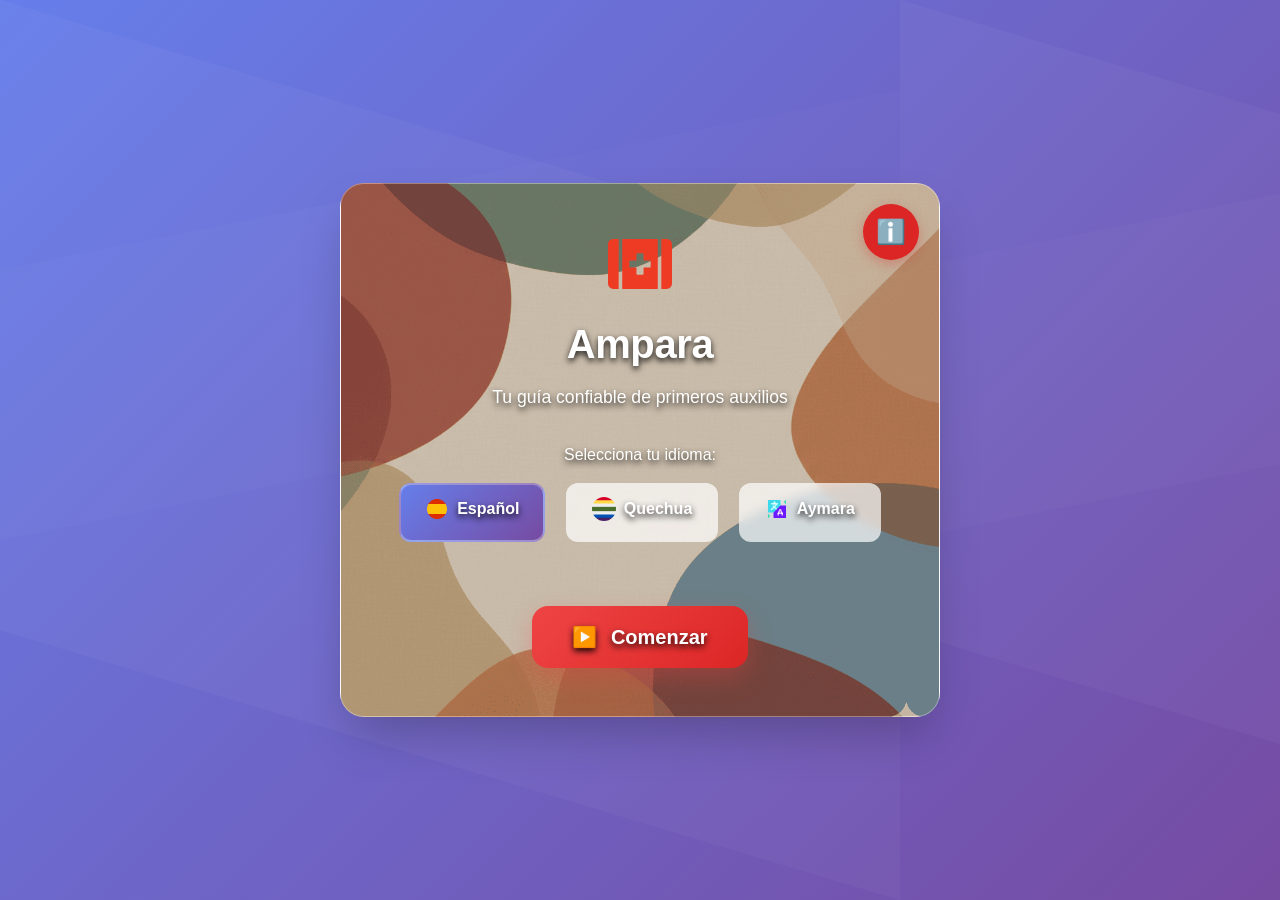
==== commit 2053e847: "optimización y segmentación de código" ====
--- a/app/src/main/assets/index.html
+++ b/app/src/main/assets/index.html
@@ -13,16 +13,6 @@
     <link rel="stylesheet" href="fontawesome.css">
     <link rel="stylesheet" href="fonts.css">
     <link rel="stylesheet" href="styles.css">
-    <!-- En el <head> del HTML -->
-    <link rel="preload" as="image" href="img/fondo-rcp.png">
-    <link rel="preload" as="image" href="img/fondo-heridas.png">
-    <link rel="preload" as="image" href="img/fondo-quemaduras.png">
-    <link rel="preload" as="image" href="img/fondo-fracturas.png">
-    <link rel="preload" as="image" href="img/fondo-envenenamiento.png">
-    <link rel="preload" as="image" href="img/fondo-emergencias.png">
-    <link rel="preload" as="image" href="img/fondo-botiquin.png">
-    <link rel="preload" as="image" href="img/fondo-glosario.png">
-    <link rel="preload" as="image" href="img/fondo-home.png">
 </head>
 
 <body data-lang="es">
@@ -31,7 +21,7 @@
     <div class="home-content home-bg">
 
         <button class="contact-button" id="contact-btn" title="Contacto y Apoyo">
-            📙
+            ℹ️
         </button>
 
         <div class="home-icon">
@@ -99,91 +89,34 @@
                 <span class="emoji-icon ml-2">🔽</span>
             </button>
             <div id="emergency-dropdown" class="hidden">
-                <!-- PRIORIDAD 1: EMERGENCIA MÉDICA -->
-                 <a href="tel:106" style="cursor:pointer; background:#d32f2f; color:#fff; padding:14px 16px; display:block; border-radius:8px; margin-bottom:8px; text-decoration:none; line-height:1.5;">
-                    <span class="emoji-icon" style="margin-right:8px;">🚨</span><strong>106 -
-                    <span class="lang-es">SAMU (Ambulancia)</span>
-                    <span class="lang-qu">Hampiy yanapak</span>
-                    <span class="lang-ay">Qullañ yanapiri</span></strong>
-                </a>
-
-                <!-- PRIORIDAD 2: RESCATE / APOYO MÉDICO -->
-                <a href="tel:116" style="cursor:pointer; background:#f57c00; color:#fff; padding:14px 16px; display:block; border-radius:8px; margin-bottom:8px; text-decoration:none; line-height:1.5;">
-                    <span class="emoji-icon" style="margin-right:8px;">🧯</span><strong>116 -
-                    <span class="lang-es">Bomberos</span>
-                    <span class="lang-qu">Nina chinkachik</span>
-                    <span class="lang-ay">Nina jiwayiri</span></strong>
-                </a>
-
-                <!-- PRIORIDAD 3: SEGURIDAD -->
-                <a href="tel:105" style="cursor:pointer; background:#1976d2; color:#fff; padding:14px 16px; display:block; border-radius:8px; margin-bottom:8px; text-decoration:none; line-height:1.5;">
-                    <span class="emoji-icon" style="margin-right:8px;">👮</span><strong>105 -
-                    <span class="lang-es">Policía</span>
-                    <span class="lang-qu">Pusikuna</span>
-                    <span class="lang-ay">Pusiri</span></strong>
-                </a>
-
-                <!-- PRIORIDAD 4: DESASTRES -->
-                <a href="tel:115" style="cursor:pointer; background:#455a64; color:#fff; padding:14px 16px; display:block; border-radius:8px; margin-bottom:8px; text-decoration:none; line-height:1.5;">
-                    <span class="emoji-icon" style="margin-right:8px;">🌪️</span><strong>115 -
-                    <span class="lang-es">Defensa Civil</span>
-                    <span class="lang-qu">Llaqta amachay</span>
-                    <span class="lang-ay">Marka arktawi</span></strong>
-                </a>
-
-                <!-- PRIORIDAD 5: CARRETERAS -->
-                <a href="tel:110" style="cursor:pointer; background:#546e7a; color:#fff; padding:14px 16px; display:block; border-radius:8px; margin-bottom:8px; text-decoration:none; line-height:1.5;">
-                    <span class="emoji-icon" style="margin-right:8px;">🚧</span><strong>110 -
-                    <span class="lang-es">Policía de carreteras</span>
-                    <span class="lang-qu">Ñan pusikuna</span>
-                    <span class="lang-ay">Thaki pusiri</span></strong>
-                </a>
-
-                <!-- PRIORIDAD 6: ORIENTACIÓN -->
-                <a href="tel:113"
-                    style="cursor:pointer;
-                            background:#eeeeee;
-                            color:#000 !important;
-                            padding:14px 16px;
-                            display:block;
-                            border-radius:8px;
-                            margin-bottom:8px;
-                            text-decoration:none;
-                            line-height:1.5;">
-
-                    <span class="emoji-icon" style="margin-right:8px; color:#000 !important;">ℹ️</span>
-
-                    <strong style="color:#000 !important;">
-                        113 -
-                        <span class="lang-es" style="color:#000 !important;">Infosalud (orientación)</span>
-                        <span class="lang-qu" style="color:#000 !important;">Hampiy yachachiy</span>
-                        <span class="lang-ay" style="color:#000 !important;">Qullañ irpawi</span>
-                    </strong>
-                    </a>
-
-                    <!-- PRIORIDAD 7: INFORMACIÓN -->
-
-                    <a href="tel:+5112660481"
-                    style="cursor:pointer;
-                            background:#f5f5f5;
-                            color:#000 !important;
-                            padding:14px 16px;
-                            display:block;
-                            border-radius:8px;
-                            margin-bottom:8px;
-                            text-decoration:none;
-                            line-height:1.5;">
-
-                    <span class="emoji-icon" style="margin-right:8px; color:#000 !important;">➕</span>
-
-                    <strong style="color:#000 !important;">
-                        (01) 266 0481 -
-                        <span class="lang-es" style="color:#000 !important;">Cruz Roja</span>
-                        <span class="lang-qu" style="color:#000 !important;">Puka Chakana</span>
-                        <span class="lang-ay" style="color:#000 !important;">Wila Chakana</span>
-                    </strong>
-                    </a>
-
+                <a href="tel:106" class="elink-red">
+                    <span class="emoji-icon mr-2">🚨</span>
+                    <strong>106 - <span class="lang-es">SAMU (Ambulancia)</span><span class="lang-qu">Hampiy yanapak</span><span class="lang-ay">Qullañ yanapiri</span></strong>
+                </a>
+                <a href="tel:116" class="elink-orange">
+                    <span class="emoji-icon mr-2">🧯</span>
+                    <strong>116 - <span class="lang-es">Bomberos</span><span class="lang-qu">Nina chinkachik</span><span class="lang-ay">Nina jiwayiri</span></strong>
+                </a>
+                <a href="tel:105" class="elink-blue">
+                    <span class="emoji-icon mr-2">👮</span>
+                    <strong>105 - <span class="lang-es">Policía</span><span class="lang-qu">Pusikuna</span><span class="lang-ay">Pusiri</span></strong>
+                </a>
+                <a href="tel:115" class="elink-slate">
+                    <span class="emoji-icon mr-2">🌪️</span>
+                    <strong>115 - <span class="lang-es">Defensa Civil</span><span class="lang-qu">Llaqta amachay</span><span class="lang-ay">Marka arktawi</span></strong>
+                </a>
+                <a href="tel:110" class="elink-grey">
+                    <span class="emoji-icon mr-2">🚧</span>
+                    <strong>110 - <span class="lang-es">Policía de carreteras</span><span class="lang-qu">Ñan pusikuna</span><span class="lang-ay">Thaki pusiri</span></strong>
+                </a>
+                <a href="tel:113" class="elink-light">
+                    <span class="emoji-icon mr-2">ℹ️</span>
+                    <strong>113 - <span class="lang-es">Infosalud (orientación)</span><span class="lang-qu">Hampiy yachachiy</span><span class="lang-ay">Qullañ irpawi</span></strong>
+                </a>
+                <a href="tel:+5112660481" class="elink-white">
+                    <span class="emoji-icon mr-2">➕</span>
+                    <strong>(01) 266 0481 - <span class="lang-es">Cruz Roja</span><span class="lang-qu">Puka Chakana</span><span class="lang-ay">Wila Chakana</span></strong>
+                </a>
             </div>
         </div>
     </div>
@@ -192,8 +125,8 @@
     <header class="bg-white shadow-md py-5 px-4 sm:px-6 lg:px-8 sticky top-0 z-10 w-full">
         <div class="w-full flex justify-between items-center">
             <div class="flex items-center">
-                <button id="back-btn" class="text-sky-500 hover:text-sky-600 hidden transition duration-200 ml-1 mr-1 text-2xl">
-                    <span class="emoji-icon">⏪</span>
+                <button id="back-btn" class="text-sky-500 hover:text-sky-600 hidden transition duration-200 ml-1 mr-1">
+                    <span class="emoji-icon">⬅️</span>
                 </button>
                 <h1 class="text-2xl font-bold text-blue-700">
                     <span class="lang-es">Ampara</span>
@@ -223,7 +156,7 @@
         <!-- Sections list Secciones principales -->
         <div id="sections-list" class="grid grid-cols-1 md:grid-cols-2 lg:grid-cols-3 gap-4 sm:gap-6 lg:gap-8 w-full">
 
-           <div class="card-button card-rcp bg-white rounded-lg shadow-md overflow-hidden cursor-pointer hover:shadow-xl" data-section="rcp">
+           <div class="card-button card-rcp" data-section="rcp">
                 <span class="emoji-icon card-icon" style="color: #ef4444;">💓</span>
                 <div>
                     <h2 class="text-2xl font-semibold mb-2">
@@ -239,7 +172,7 @@
                 </div>
             </div>
 
-            <div class="card-button card-heridas rounded-lg shadow-md overflow-hidden cursor-pointer" data-section="heridas">
+            <div class="card-button card-heridas" data-section="heridas">
                 <span class="emoji-icon card-icon" style="color: #10b981;">🩹</span>
                 <div>
                     <h2 class="text-xl font-semibold mb-1">
@@ -255,7 +188,7 @@
                 </div>
             </div>
 
-            <div class="card-button card-quemaduras rounded-lg shadow-md overflow-hidden cursor-pointer" data-section="quemaduras">
+            <div class="card-button card-quemaduras" data-section="quemaduras">
                 <span class="emoji-icon card-icon" style="color: #f59e0b;">🔥</span>
                 <div>
                     <h2 class="text-xl font-semibold mb-1">
@@ -271,7 +204,7 @@
                 </div>
             </div>
 
-            <div class="card-button card-fracturas rounded-lg shadow-md overflow-hidden cursor-pointer" data-section="fracturas">
+            <div class="card-button card-fracturas" data-section="fracturas">
                 <span class="emoji-icon card-icon" style="color: #6b7280;">🦴</span>
                 <div>
                     <h2 class="text-xl font-semibold mb-1">
@@ -288,7 +221,7 @@
             </div>
 
             <!-- tarjeta: Envenenamiento -->
-            <div class="card-button card-envenenamiento rounded-lg shadow-md overflow-hidden cursor-pointer" data-section="envenenamiento" role="button" tabindex="0" onclick="openSection('envenenamiento')">
+            <div class="card-button card-envenenamiento" data-section="envenenamiento" role="button" tabindex="0">
                 <span class="emoji-icon card-icon" style="color: #8b5cf6;">☠️</span>
                 <div>
                     <h2 class="text-xl font-semibold mb-1">
@@ -304,7 +237,7 @@
                 </div>
             </div>
 
-            <div class="card-button card-emergencias rounded-lg shadow-md overflow-hidden cursor-pointer" data-section="emergencias">
+            <div class="card-button card-emergencias" data-section="emergencias">
                 <span class="emoji-icon card-icon" style="color: #dc2626;">🚑</span>
                 <div>
                     <h2 class="text-xl font-semibold mb-1">
@@ -337,7 +270,7 @@
                 </div>
             </div>
 
-            <div class="card-button card-glosario rounded-lg shadow-md overflow-hidden cursor-pointer" data-section="glosario">
+            <div class="card-button card-glosario" data-section="glosario">
                 <span class="emoji-icon card-icon" style="color: #3b82f6;">📚</span>
                 <div>
                     <h2 class="text-xl font-semibold mb-1">
@@ -357,3803 +290,13 @@
 
         <!-- Section content containers -->
         <div id="section-content" class="hidden">
-
-            <!-- RCP Section -->
-            <div id="rcp-content" class="section-card hidden">
-                <h2 class="section-heading">
-                    <span class="lang-es">RCP - Reanimación Cardio Pulmonar</span>
-                    <span class="lang-qu">RCP - Sayasqa Sonqo Kawsarichiy</span>
-                    <span class="lang-ay">RCP - Chuymat jakasiriptayaña</span>
-                </h2>
-
-                <div class="warning-box">
-                    <span class="emoji-icon mr-2">⚠️</span>
-                    <strong>
-                        <span class="lang-es">¡IMPORTANTE!</span>
-                        <span class="lang-qu">¡ANCHA CHANIYUQ!</span>
-                        <span class="lang-ay">¡WALI ASKIPUNIWA!</span>
-                    </strong>
-                    <span class="lang-es">Llama inmediatamente a emergencia antes de comenzar RCP.</span>
-                    <span class="lang-qu">Manaraq qallarishaspa, utqaylla yanapakuyta (posta nisqata) waqyay</span>
-                    <span class="lang-ay">Janïra lurasaxa, jank'aki yanapirinakaru (posta) jawsam</span>
-                </div>
-
-                <div class="audio-player-container w-full my-4">
-                    <button id="play-rcp-btn" class="bg-purple-600 hover:bg-purple-700 text-white font-bold py-3 px-6 rounded-lg shadow-lg transition duration-200 w-full">
-                        <span class="emoji-icon mr-2">▶️</span>
-                        <span class="lang-es">Reproducir RCP</span>
-                        <span class="lang-qu">RCP Hampiy Uyariy</span>
-                        <span class="lang-ay">RCP Qullaña Ist'aña</span>
-                    </button>
-
-                    <div class="audio-progress-wrapper">
-                        <span id="current-time-rcp" class="time-display">0:00</span>
-                        <div id="progress-container-rcp" class="progress-container">
-                            <div id="progress-rcp" class="progress-bar"></div>
-                        </div>
-                        <span id="duration-rcp" class="time-display">0:00</span>
-                    </div>
-                </div>
-
-                <h3 class="subsection-heading">
-                    <span class="lang-es">Pasos para RCP:</span>
-                    <span class="lang-qu">Kaykunata ruway:</span>
-                    <span class="lang-ay">Akanaka lurañamawa:</span>
-                </h3>
-
-                <div class="space-y-4">
-
-                    <div class="step-container">
-                        <!-- Fila 1: número + título -->
-                        <div class="flex items-start gap-3">
-                            <span class="step-number">1</span>
-                            <h4 class="step-title">
-                                <span class="lang-es">Verificar respuesta</span>
-                                <span class="lang-qu">Rikch'asqachus kashan qaway</span>
-                                <span class="lang-ay">Jaqi sartatati uñjaña</span>
-                            </h4>
-                        </div>
-                        <!-- Fila 2: texto ancho y visible -->
-                        <div class="mt-2">
-                            <p class="step-description lang-es">
-                                ⚠️ Toca los hombros con firmeza y grita: <strong>"¿Estás bien?"</strong>
-                            </p>
-                            <p class="step-description lang-qu">
-                                ⚠️ Rikrankunata kallpawan llamiykuspa niy: <strong>"¿Allillanchu kashanki?"</strong>
-                            </p>
-                            <p class="step-description lang-ay">
-                                ⚠️ Kallpampi kallachinakapa llamt'asina ukatxa art'am: <strong>"¿Walikiptati?"</strong>
-                            </p>
-                        </div>
-                        <img src="img/RPCverificar.png" class="w-full mt-3" alt="Verificar respuesta">
-                    </div>
-
-                    <div class="step-container">
-                        <!-- Fila 1: número + título -->
-                        <div class="flex items-start gap-3">
-                            <span class="step-number">2</span>
-                            <h4 class="step-title">
-                                <span class="lang-es">Posicionar al paciente</span>
-                                <span class="lang-qu">Allinta siriykachiy</span>
-                                <span class="lang-ay">Suma ikthapiyaña</span>
-                            </h4>
-                        </div>
-                        <!-- Fila 2: texto ancho y visible -->
-                        <div class="mt-2">
-                            <p class="step-description lang-es">
-                                Coloca a la persona <strong>boca arriba sobre una superficie firme</strong>.
-                                Asegúrate de que esté alineada.
-                            </p>
-                            <p class="step-description lang-qu">
-                                Runata <strong>hanp'aqman pampa kaqllapi sirichiy</strong>. Cuerpon chiqan kananpaq qhaway.
-                            </p>
-                            <p class="step-description lang-ay">
-                                Jaqiru <strong>althapt'ayaña pampa patxaru</strong>. Suma chiqachatañapataki uñjañamawa.
-                            </p>
-                        </div>
-                        <img src="img/posicionar.png" class="w-full mt-3" alt="Posicionar al paciente">
-                    </div>
-
-                    <div class="step-container">
-                        <!-- Fila 1: número + título -->
-                        <div class="flex items-start gap-3">
-                            <span class="step-number">3</span>
-                            <h4 class="step-title">
-                                <span class="lang-es">Compresiones en el pecho</span>
-                                <span class="lang-qu">Qhasqupi mat'iy</span>
-                                <span class="lang-ay">Chuymat ñit'iña</span>
-                            </h4>
-                        </div>
-                        <!-- Fila 2: texto ancho y visible -->
-                        <div class="mt-2">
-                            <p class="step-description lang-es">
-                                🤲 Coloca las manos en el centro del pecho y entrelaza los dedos.
-                                Realiza <strong>compresiones rápidas y fuertes, al ritmo de 100-120 por minuto</strong>, con al menos cinco centímetros de profundidad.
-                            </p>
-                            <p class="step-description lang-qu">
-                                🤲 Makiykikunata qhasqu chawpiman churay. <strong>Usqhayllata hinaspa kallpawan mat'iy (100-120 sapa minutopi)</strong>.
-                            </p>
-                            <p class="step-description lang-ay">
-                                🤲 Amparanakama chuymat taypicharu churam. <strong>Jank'aki ch'amampi ñit'im (100-120 sapa minutona)</strong>.
-                            </p>
-                        </div>
-                        <img src="img/compresiones.png" class="w-full mt-3" alt="Compresiones torácicas">
-                    </div>
-
-                    <div class="step-container">
-                        <!-- Fila 1: número + título -->
-                        <div class="flex items-start gap-3">
-                            <span class="step-number">4</span>
-                            <h4 class="step-title">
-                                <span class="lang-es">Continuar compresiones</span>
-                                <span class="lang-qu">Hinallata mat'iy</span>
-                                <span class="lang-ay">Ñit'iñampi sartaña</span>
-                            </h4>
-                        </div>
-                        <!-- Fila 2: texto ancho y visible -->
-                        <div class="mt-2">
-                            <p class="step-description lang-es">
-                                🔁 <strong>Continúa las compresiones sin detenerte</strong> hasta que llegue ayuda o la persona reaccione.
-                                Mantén el ritmo constante. Si te cansas, pide a alguien que te reemplace.
-                            </p>
-                            <p class="step-description lang-qu">
-                                🔁 <strong>Ama sayaspa mat'iy</strong> yanapay chayamunankama. Sayk'uspaykiqa huk runawan usqhaylla tikrachikuy.
-                            </p>
-                            <p class="step-description lang-ay">
-                                🔁 <strong>Jan sayt'asa ñit'iñamawa</strong> yanapt'iri purinkama. Qarjataxa, yaqhampi jank'aki turkasiñamawa.
-                            </p>
-                        </div>
-                        <img src="img/ciclos.png" class="w-full mt-3" alt="Compresiones continuas">
-                    </div>
-
-                </div>
-
-                <div class="info-box mt-6">
-                    <span class="step-number"><span class="emoji-icon">⚠️</span></span>
-                    <strong>
-                        <span class="lang-es">Recordar:</span>
-                        <span class="lang-qu">Yuyariy:</span>
-                        <span class="lang-ay">Amtañataki:</span>
-                    </strong>
-                    <span class="lang-es">Mantén el ritmo de 100-120 compresiones por minuto. Hazlo rápido y constante, como un corazón latiendo.</span>
-                    <span class="lang-qu">Sapa minutopi 100-120 kutita mat'iy. Sonqopa t'iktikunyan hina, usqhaylla hinaspa mana sayaspa ruway.</span>
-                    <span class="lang-ay">Sapa minutunxa 100-120 ñit'iñanaka lurañamawa. Chuymat t'iktit'ikunpa jamataki, jank'aki jan sayt'asa luram.</span>
-                </div>
-            </div>
-
-            <!-- Heridas Section -->
-            <div id="heridas-content" class="section-card hidden">
-                <h2 class="section-heading">
-                    <span class="lang-es">Tratamiento de Heridas</span>
-                    <span class="lang-qu">K'irisqakuna Hampiy</span>
-                    <span class="lang-ay">Ch'axwanaka Qollaña</span>
-                </h2>
-
-                <div class="tab-container">
-                    <div class="tab active" data-tab="heridas-leves">
-                        <span class="lang-es">Heridas Leves</span>
-                        <span class="lang-qu">Pisi k'irisqa</span>
-                        <span class="lang-ay">Jisk'a ch'axwa</span>
-                    </div>
-                    <div class="tab" data-tab="heridas-graves">
-                        <span class="lang-es">Heridas Graves</span>
-                        <span class="lang-qu">Hatun k'irisqa</span>
-                        <span class="lang-ay">Jach'a ch'axwa</span>
-                    </div>
-                </div>
-
-                <div id="heridas-leves-tab" class="tab-content">
-                    <h3 class="subsection-heading">
-                        <span class="lang-es">Para heridas menores:</span>
-                        <span class="lang-qu">Aslla k'irisqakunapaq:</span>
-                        <span class="lang-ay">Jisk'a ch'axwanakataki:</span>
-                    </h3>
-
-                    <div class="audio-player-container w-full my-4">
-                        <!-- Botón de reproducción -->
-                        <button id="play-heridas-leves-btn" class="bg-purple-600 hover:bg-purple-700 text-white font-bold py-3 px-6 rounded-lg shadow-lg transition duration-200 w-full sm:w-auto">
-                            <span class="emoji-icon mr-2">▶️</span>
-                            <span class="lang-es">Reproducir Heridas Leves</span>
-                            <span class="lang-qu">Heridas Pisiyaq Waqyachiy</span>
-                            <span class="lang-ay">Heridas Jisk'a Ist'ayaña</span>
-                        </button>
-
-                        <!-- Barra de progreso -->
-                        <div class="audio-progress-wrapper mt-2">
-                            <span id="current-time-heridas-leves" class="time-display">0:00</span>
-                            <div id="progress-container-heridas-leves" class="progress-container">
-                                <div id="progress-heridas-leves" class="progress-bar"></div>
-                            </div>
-                            <span id="duration-heridas-leves" class="time-display">0:00</span>
-                        </div>
-                    </div>
-
-
-                    <div class="space-y-4">
-
-                        <div class="step-container">
-                            <!-- Fila 1: número + título -->
-                            <div class="flex items-start gap-3">
-                                <span class="step-number">1</span>
-                                <h4 class="step-title">
-                                    <span class="lang-es">Lávate bien las manos con agua y jabón</span>
-                                    <span class="lang-qu">Makiykita yakuwan jabonwan allinta maqchikuy</span>
-                                    <span class="lang-ay">Amparanaka umi jabun ukampiwa sumax jaquntaña</span>
-                                </h4>
-                            </div>
-                            <img src="img/lavadomanos.png" class="w-full mt-3" alt="Lavado de manos">
-                        </div>
-
-                        <div class="step-container">
-                            <!-- Fila 1: número + título -->
-                            <div class="flex items-start gap-3">
-                                <span class="step-number">2</span>
-                                <h4 class="step-title">
-                                    <span class="lang-es">Detén el sangrado</span>
-                                    <span class="lang-qu">Yawar lloqsiyninta sayachiy</span>
-                                    <span class="lang-ay">Wila mistuyiri sayarachi</span>
-                                </h4>
-                            </div>
-                            <!-- Fila 2: texto ancho y visible -->
-                            <div class="mt-2">
-                                <p class="step-description lang-es">
-                                    🩸 Presiona la herida con un paño limpio hasta que deje de sangrar.
-                                </p>
-                                <p class="step-description lang-qu">
-                                    🩸 Ch'uya p'achawan k'irita mat'iy yawar sayanankama.
-                                </p>
-                                <p class="step-description lang-ay">
-                                    🩸 Ch'uña ch'uñumpi ch'axwa ñit'asa wila mistuyir saykañkama.
-                                </p>
-                            </div>
-                            <img src="img/detener.png" class="w-full mt-3" alt="Detener el sangrado">
-                        </div>
-
-                        <div class="step-container">
-                            <!-- Fila 1: número + título -->
-                            <div class="flex items-start gap-3">
-                                <span class="step-number">3</span>
-                                <h4 class="step-title">
-                                    <span class="lang-es">Limpia la herida</span>
-                                    <span class="lang-qu">K'irita ch'uyanchay</span>
-                                    <span class="lang-ay">Ch'axwa jaquntaña</span>
-                                </h4>
-                            </div>
-                            <!-- Fila 2: texto ancho y visible -->
-                            <div class="mt-2">
-                                <p class="step-description lang-es">
-                                    💦 Lávala suavemente con agua limpia para quitar suciedad.
-                                </p>
-                                <p class="step-description lang-qu">
-                                    💦 Llamp'ullata ch'uya yakuwan mayllay, llapa qhellinkuna lloqsinanpaq.
-                                </p>
-                                <p class="step-description lang-ay">
-                                    💦 Ch'uña umimpi llamp'uki jaquntaña q'añu apsuñataki.
-                                </p>
-                            </div>
-                            <img src="img/limpiar.png" class="w-full mt-3" alt="Limpiar la herida">
-                        </div>
-
-                        <div class="step-container">
-                            <!-- Fila 1: número + título -->
-                            <div class="flex items-start gap-3">
-                                <span class="step-number">4</span>
-                                <h4 class="step-title">
-                                    <span class="lang-es">Aplica pomada médica, si tienes</span>
-                                    <span class="lang-qu">Hampita churay</span>
-                                    <span class="lang-ay">Qulla churañamawa</span>
-                                </h4>
-                            </div>
-                            <!-- Fila 2: texto ancho y visible -->
-                            <div class="mt-2">
-                                <p class="step-description lang-es">
-                                    💊 Pon poca cantidad.
-                                </p>
-                                <p class="step-description lang-qu">
-                                    💊 Hampiyoq kaspaykiqa, aschallata k'iri pataman churay.
-                                </p>
-                                <p class="step-description lang-ay">
-                                    💊 Qulla utjchi ukatxa, jisk'akiwa ch'axwa pataru churañamawa.
-                                </p>
-                            </div>
-                            <img src="img/pomada.png" class="w-full mt-3" alt="Aplicar pomada">
-                        </div>
-
-                        <div class="step-container">
-                            <!-- Fila 1: número + título -->
-                            <div class="flex items-start gap-3">
-                                <span class="step-number">5</span>
-                                <h4 class="step-title">
-                                    <span class="lang-es">Cubre la herida</span>
-                                    <span class="lang-qu">K'irita tapay</span>
-                                    <span class="lang-ay">Ch'axwa pakayaña</span>
-                                </h4>
-                            </div>
-                            <!-- Fila 2: texto ancho y visible -->
-                            <div class="mt-2">
-                                <p class="step-description lang-es">
-                                    🩹 Coloca una venda o curita limpia y cámbiala cada día o si se moja.
-                                </p>
-                                <p class="step-description lang-qu">
-                                    🩹 Ch'uya p'istunawan otaq curitawan k'atuy. Sapa p'unchay cambiay, otaq hoq'o kaptinpas.
-                                </p>
-                                <p class="step-description lang-ay">
-                                    🩹 Ch'uña vendar curita churañamawa. Sapa uru mayjt'ayaña jan ukax um jayawchi ukatxa.
-                                </p>
-                            </div>
-                            <img src="img/venda.png" class="w-full mt-3" alt="Colocar la venda">
-                        </div>
-
-                    </div>
-
-                    <div class="warning-box mt-6">
-                        <span class="emoji-icon mr-2">⚠️</span>
-                        <strong>
-                            <span class="lang-es">Busca atención médica si:</span>
-                            <span class="lang-qu">Hampiqman utqaylla riy kaykuna kaptin:</span>
-                            <span class="lang-ay">Qolläwiru saramawa uka pachaxa:</span>
-                        </strong>
-                        <ul class="list-disc list-inside mt-2 space-y-1">
-                            <li>
-                                <span class="lang-es">Es una mordedura de animal</span>
-                                <span class="lang-qu">Uywa khanisusqaptiki</span>
-                                <span class="lang-ay">Animalan k'itxiriskanawa</span>
-                            </li>
-                            <li>
-                                <span class="lang-es">Hay algo incrustado</span>
-                                <span class="lang-qu">Ima k'iskanpas k'iri ukhupi kashaptin</span>
-                                <span class="lang-ay">Yänakax ch'axwan manq'haratäki</span>
-                            </li>
-                            <li>
-                                <span class="lang-es">Ves enrojecimiento, hinchazón o pus</span>
-                                <span class="lang-qu">Pukanayashan, punkishan otaq q'eyachakunpas</span>
-                                <span class="lang-ay">Wila, puqu, ch'ulla uñjata</span>
-                            </li>
-                            <li>
-                                <span class="lang-es">El sangrado no se detiene después de 10 minutos</span>
-                                <span class="lang-qu">Chunka minutos pasasqanmanpas yawar mana sayaqtin</span>
-                                <span class="lang-ay">Wila mistuynix janiw sayt'kiti 10 minutu ñit'asaxa</span>
-                            </li>
-                        </ul>
-                    </div>
-                </div>
-
-               <div id="heridas-graves-tab" class="tab-content hidden">
-                    <h3 class="subsection-heading">
-                        <span class="lang-es">Cómo actuar ante una herida grave</span>
-                        <span class="lang-qu">Hatun K'iripi Yanapay</span>
-                        <span class="lang-ay">Jach'a ch'axwanakana yanapt'aña</span>
-                    </h3>
-
-                    <div class="warning-box">
-                        <span class="emoji-icon mr-2">🚨</span>
-                        <strong>
-                            <span class="lang-es">Primero y siempre:</span>
-                            <span class="lang-qu">Ñawpaqta hinaspa sapa kutin:</span>
-                            <span class="lang-ay">Nayraqata ukat sapa kutiwa:</span>
-                        </strong>
-                        <span class="lang-es">Llama a emergencias de inmediato.</span>
-                        <span class="lang-qu">Utqaylla yanapakuyta waqyay.</span>
-                        <span class="lang-ay">Jank'aki ch'usañanakaru jawsam.</span>
-                    </div>
-
-                    <div class="audio-player-container w-full my-4">
-                        <!-- Botón de reproducción -->
-                        <button id="play-heridas-graves-btn" class="bg-purple-600 hover:bg-purple-700 text-white font-bold py-3 px-6 rounded-lg shadow-lg transition duration-200 w-full sm:w-auto">
-                            <span class="emoji-icon mr-2">▶️</span>
-                            <span class="lang-es">Reproducir Heridas Graves</span>
-                            <span class="lang-qu">Hatun K'irisqa Waqyachiy</span>
-                            <span class="lang-ay">Jach'a Ch'axwa Ist'ayaña</span>
-                        </button>
-
-                        <!-- Barra de progreso -->
-                        <div class="audio-progress-wrapper mt-2">
-                            <span id="current-time-heridas-graves" class="time-display">0:00</span>
-                            <div id="progress-container-heridas-graves" class="progress-container">
-                                <div id="progress-heridas-graves" class="progress-bar"></div>
-                            </div>
-                            <span id="duration-heridas-graves" class="time-display">0:00</span>
-                        </div>
-                    </div>
-
-                    <div class="space-y-4">
-
-                        <div class="step-container">
-                            <div class="flex items-start gap-3">
-                                <span class="step-number">1</span>
-                                <h4 class="step-title">
-                                    <span class="lang-es">Lávate las manos y ponte guantes</span>
-                                    <span class="lang-qu">Makiykita maqchikuy hinaspa guantesta churakuy</span>
-                                    <span class="lang-ay">Amparanaka jaquntañamawa ukat guantes uchantaña</span>
-                                </h4>
-                            </div>
-                            <img src="img/lavadomanos.png" class="w-full mt-3" alt="Lavado de manos">
-                        </div>
-
-                        <div class="step-container">
-                            <div class="flex items-start gap-3">
-                                <span class="step-number">2</span>
-                                <h4 class="step-title">
-                                    <span class="lang-es">Controla el sangrado</span>
-                                    <span class="lang-qu">Yawarta sayachiy</span>
-                                    <span class="lang-ay">Wila mistuyiri kamachaña</span>
-                                </h4>
-                            </div>
-                            <div class="mt-2">
-                                <p class="step-description lang-es">
-                                    🩸 Presiona la herida con un paño limpio. Presiona firme y constante. No la sueltes hasta que el sangrado disminuya.
-                                </p>
-                                <p class="step-description lang-qu">
-                                    🩸 Ch'uya p'achawan k'irita mat'iy. Kallpawan hinaspa mana saqespa mat'iy, yawar pisiyanankama.
-                                </p>
-                                <p class="step-description lang-ay">
-                                    🩸 Ch'uña ch'uñumpi ch'axwa ñit'asa. Sinchita ukat jan sayt'asisa ñit'aña, wila jisk'achañkama.
-                                </p>
-                            </div>
-                            <img src="img/presionherida.jpg" class="w-full mt-3" alt="Presionar la herida">
-                        </div>
-
-                        <div class="step-container">
-                            <div class="flex items-start gap-3">
-                                <span class="step-number">3</span>
-                                <h4 class="step-title">
-                                    <span class="lang-es">Eleva la herida</span>
-                                    <span class="lang-qu">K'irita hoqariy</span>
-                                    <span class="lang-ay">Ch'axwa jithsuyaña</span>
-                                </h4>
-                            </div>
-                            <div class="mt-2">
-                                <p class="step-description lang-es">
-                                    ⬆️ Acuesta a la persona. Eleva la zona herida por encima del corazón si puedes.
-                                </p>
-                                <p class="step-description lang-qu">
-                                    ⬆️ Onqosqata siriykachiy. K'irisqa parteta sonqonmanta aswan altoman hoqariy.
-                                </p>
-                                <p class="step-description lang-ay">
-                                    ⬆️ Jaqixa irpasi. Ch'axwa chuyma patat jithsuyaña yatkchi ukatxa.
-                                </p>
-                            </div>
-                            <img src="img/elevarherida.png" class="w-full mt-3" alt="Elevar la herida">
-                        </div>
-
-                        <div class="step-container">
-                            <div class="flex items-start gap-3">
-                                <span class="step-number">4</span>
-                                <h4 class="step-title">
-                                    <span class="lang-es">Si el corte es profundo: usa tiras adhesivas</span>
-                                    <span class="lang-qu">K'iri ukhu kaptin: k'iri mat'inawan churay</span>
-                                    <span class="lang-ay">Ch'axwax manqha chi ukatxa: liq'ichir chimpunaka apnaqaña</span>
-                                </h4>
-                            </div>
-                            <div class="mt-2">
-                                <p class="step-description lang-es">
-                                    📌 Colócalas cruzando el corte. Une los bordes sin estirar la piel.
-                                </p>
-                                <p class="step-description lang-qu">
-                                    📌 K'iri patankunata hukllachay mana qarayta chutaspalla.
-                                </p>
-                                <p class="step-description lang-ay">
-                                    📌 Kantinaka mayacht'aña jani janchipa aystasa.
-                                </p>
-                            </div>
-                            <img src="img/para heridas graves.png" class="w-full mt-3" alt="Tiras adhesivas para heridas">
-                        </div>
-
-                        <div class="step-container">
-                            <div class="flex items-start gap-3">
-                                <span class="step-number">5</span>
-                                <h4 class="step-title">
-                                    <span class="lang-es">Venda la herida</span>
-                                    <span class="lang-qu">K'irita p'istuy</span>
-                                    <span class="lang-ay">Ch'axwa vendar pakayaña</span>
-                                </h4>
-                            </div>
-                            <div class="mt-2">
-                                <p class="step-description lang-es">
-                                    🩹 Cubre con una venda limpia. No quites la anterior venda. Debe estar firme, pero sin cortar la circulación. Los dedos deben verse rosados y calientes.
-                                </p>
-                                <p class="step-description lang-qu">
-                                    🩹 Ch'uya p'istunawan k'atuy. Ama ñawpaq churaykusqayki p'achata horqoychu. P'istunaqa mat'isqa kanan, yawar purinanpaq hina. Rukanakunaqa puka q'uñillataq kanan.
-                                </p>
-                                <p class="step-description lang-ay">
-                                    🩹 Ch'uña vendar pakayaña. Janiw nayrïr vendar apsuñakiti. Sinchïñapawa, jan ukax janiw wila sarnaqañ wiskhañapakiti. Liqitanakax wila ukat junt'u uñstasiñapawa.
-                                </p>
-                            </div>
-                            <img src="img/Envuelve_herida.png" class="w-full mt-3" alt="Envolver la herida">
-                        </div>
-
-                        <div class="step-container">
-                            <div class="flex items-start gap-3">
-                                <span class="step-number">6</span>
-                                <h4 class="step-title">
-                                    <span class="lang-es">Mantén la calma</span>
-                                    <span class="lang-qu">Ama mancharikuychu</span>
-                                    <span class="lang-ay">Sumaqa amuyt'asiña</span>
-                                </h4>
-                            </div>
-                            <div class="mt-2">
-                                <p class="step-description lang-es">
-                                    😌 Habla con voz tranquila. Mantén a la persona despierta y quieta.
-                                </p>
-                                <p class="step-description lang-qu">
-                                    😌 Llamp'u kunkallawan rimapayay. Onqosqata rikch'asqata hinaspa tiyayisqata kachiy.
-                                </p>
-                                <p class="step-description lang-ay">
-                                    😌 Suma arsumpi aruskipt'aña. Jaqixa uñstata ukat jan kuyusisa imañapa.
-                                </p>
-                            </div>
-                            <img src="img/calmar.png" class="w-full mt-3" alt="Calmar al paciente">
-                        </div>
-
-                        <div class="step-container">
-                            <div class="flex items-start gap-3">
-                                <span class="step-number">7</span>
-                                <h4 class="step-title">
-                                    <span class="lang-es">Mantén el calor</span>
-                                    <span class="lang-qu">Q'uñichiy</span>
-                                    <span class="lang-ay">Junt'uñapa imañapa</span>
-                                </h4>
-                            </div>
-                            <div class="mt-2">
-                                <p class="step-description lang-es">
-                                    🛏️ Cúbrela con mantas o ropa. El shock puede causar pérdida rápida de calor.
-                                </p>
-                                <p class="step-description lang-qu">
-                                    🛏️ Mantawan otaq p'achawan p'istuy. Cuerpon chiriyaptinqa usqhaylla p'istuna.
-                                </p>
-                                <p class="step-description lang-ay">
-                                    🛏️ Phawasampi jan ukax isinakampi pakayaña. Shockax jank'aki junt'uñap chhaqtayaspawa.
-                                </p>
-                            </div>
-                            <img src="img/tratarshokmanta.png" class="w-full mt-3" alt="Mantener el calor">
-                        </div>
-
-                        <div class="step-container">
-                            <div class="flex items-start gap-3">
-                                <span class="step-number">8</span>
-                                <h4 class="step-title">
-                                    <span class="lang-es">Vigila signos de shock</span>
-                                    <span class="lang-qu">Unanchakunata qaway</span>
-                                    <span class="lang-ay">Shock uñanchanakar uñjaña</span>
-                                </h4>
-                            </div>
-                            <div class="mt-2">
-                                <p class="step-description lang-es">
-                                    ⚠️ Palidez, sudor frío, respiración rápida o confusión. Si aparecen, es una urgencia.
-                                </p>
-                                <p class="step-description lang-qu">
-                                    ⚠️ Uyan yuraqayan, chiri humpin, usqhayta samaykun otaq umampas muyun. Kaykuna kaptinqa, utqaylla hampiqman apay.
-                                </p>
-                                <p class="step-description lang-ay">
-                                    ⚠️ Janq'u, thaya jithintata, jank'aki samsuña jan ukax pantjata. Uñstchi ukatxa, jank'akiw qhanañataki.
-                                </p>
-                            </div>
-                            <img src="img/observar.png" class="w-full mt-3" alt="Observar evolución de la herida">
-                        </div>
-
-                    </div>
-
-                    <div class="warning-box mt-6">
-                        <span class="emoji-icon mr-2">⚠️</span>
-                        <strong>
-                            <span class="lang-es">Si hay un objeto incrustado:</span>
-                            <span class="lang-qu">Ima k'iskanpas k'iri ukhupi kaptin:</span>
-                            <span class="lang-ay">Yänakax manq'haratäki ukataxa:</span>
-                        </strong>
-                        <ul class="list-disc list-inside mt-2 space-y-1">
-                            <li>
-                                <span class="lang-es">NO lo retires</span>
-                                <span class="lang-qu">AMA horqoychu</span>
-                                <span class="lang-ay">JANIW apsukañakiti</span>
-                            </li>
-                            <li>
-                                <span class="lang-es">NO presiones sobre él</span>
-                                <span class="lang-qu">AMA patanta mat'iychu</span>
-                                <span class="lang-ay">JANIW pataru ñit'añakiti</span>
-                            </li>
-                            <li>
-                                <span class="lang-es">Fíjalo con vendajes alrededor</span>
-                                <span class="lang-qu">Muyuriqnillanta p'istuspa sumaqta sayachiy</span>
-                                <span class="lang-ay">Muyurjankir vendar jan unxtayañapataki luraña</span>
-                            </li>
-                            <li>
-                                <span class="lang-es">No permitas comer, beber ni fumar</span>
-                                <span class="lang-qu">Ama imatapas mikuchiychu, ukyachiychu, nitaq sayachiychu</span>
-                                <span class="lang-ay">JANIW manq'añasa, umañasa ni q'uwuñakiti</span>
-                            </li>
-                            <li>
-                                <span class="lang-es">Espera a emergencias</span>
-                                <span class="lang-qu">Yanapakuy chayamunankama suyay</span>
-                                <span class="lang-ay">Emergencia yanapt'irinakar suyaña</span>
-                            </li>
-                        </ul>
-                        <img src="img/noremover.png" class="w-full max-w-md mx-auto mt-3" alt="No remover objetos incrustados">
-                    </div>
-                </div>
-            </div>
-
-            <!-- Quemaduras Section -->
-            <div id="quemaduras-content" class="section-card hidden">
-                <h2 class="section-heading">
-                    <span class="lang-es">Tratamiento de Quemaduras</span>
-                    <span class="lang-qu">Ruphasqakuna Hampiy</span>
-                    <span class="lang-ay">Phisqatanaka Qollaña</span>
-                </h2>
-
-                <div class="tab-container">
-                    <div class="tab active" data-tab="quemaduras-leves">
-                        <span class="lang-es">Quemaduras Leves</span>
-                        <span class="lang-qu">Pisi ruphasqa</span>
-                        <span class="lang-ay">Jisk'a phisqata</span>
-                    </div>
-                    <div class="tab" data-tab="quemaduras-graves">
-                        <span class="lang-es">Quemaduras Graves</span>
-                        <span class="lang-qu">Hatun ruphasqa</span>
-                        <span class="lang-ay">Jach'a phisqata</span>
-                    </div>
-                </div>
-
-                <div id="quemaduras-leves-tab" class="tab-content">
-                    <h3 class="subsection-heading">
-                        <span class="lang-es">Para quemaduras de primer grado:</span>
-                        <span class="lang-qu">Ñawpaq kaq ruphasqakunapaq:</span>
-                        <span class="lang-ay">Nayriri phisqatanakataki:</span>
-                    </h3>
-
-                    <div class="audio-player-container w-full my-4">
-                        <!-- Botón de reproducción -->
-                        <button id="play-quemaduras-leves-btn" class="bg-purple-600 hover:bg-purple-700 text-white font-bold py-3 px-6 rounded-lg shadow-lg transition duration-200 w-full sm:w-auto">
-                            <span class="emoji-icon mr-2">▶️</span>
-                            <span class="lang-es">Reproducir Quemaduras Leves</span>
-                            <span class="lang-qu">Ruphasqa Hampiy Uyariy</span>
-                            <span class="lang-ay">Thiyata Qullaña Ist'aña</span>
-                        </button>
-
-                        <!-- Barra de progreso -->
-                        <div class="audio-progress-wrapper mt-2">
-                            <span id="current-time-quemaduras-leves" class="time-display">0:00</span>
-                            <div id="progress-container-quemaduras-leves" class="progress-container">
-                                <div id="progress-quemaduras-leves" class="progress-bar"></div>
-                            </div>
-                            <span id="duration-quemaduras-leves" class="time-display">0:00</span>
-                        </div>
-                    </div>
-
-                    <div class="space-y-4">
-
-                        <div class="step-container">
-                            <!-- Fila 1: número + título -->
-                            <div class="flex items-start gap-3">
-                                <span class="step-number">1</span>
-                                <h4 class="step-title">
-                                    <span class="lang-es">Enfría la quemadura</span>
-                                    <span class="lang-qu">Ruphasqata chiriyachiy</span>
-                                    <span class="lang-ay">Thiyata thayachañamawa</span>
-                                </h4>
-                            </div>
-                            <!-- Fila 2: texto ancho y visible -->
-                            <div class="mt-2">
-                                <p class="step-description lang-es">
-                                    💧 Coloca la zona afectada bajo <strong>agua</strong> durante quince minutos. Esto reduce el dolor.
-                                </p>
-
-                                <p class="step-description lang-qu">
-                                    💧 Ruphasqa cheqasta <strong>yakuwan</strong> chunka phisqayuq (15) minutokama mayllay. Kayqa nanaytan pisiyachin.
-                                </p>
-
-                                <p class="step-description lang-ay">
-                                    💧 Thiyata chiqaru <strong>umampi</strong> tunka phisqani minutunakama ch'aqllam. Ukax usuñawa jisk'achayi.
-                                </p>
-                            </div>
-                            <img src="img/enfriar.png" class="w-full mt-3" alt="Enfriar la zona afectada">
-                        </div>
-
-                        <div class="step-container">
-                            <!-- Fila 1: número + título -->
-                            <div class="flex items-start gap-3">
-                                <span class="step-number">2</span>
-                                <h4 class="step-title">
-                                    <span class="lang-es">Retira objetos ajustados</span>
-                                    <span class="lang-qu">Mat'isqa imakunata horqoy</span>
-                                    <span class="lang-ay">K'askasir yänaka apsuñamawa</span>
-                                </h4>
-                            </div>
-                            <!-- Fila 2: texto ancho y visible -->
-                            <div class="mt-2">
-                                <p class="step-description lang-es">
-                                    ⚠️ Quita anillos, relojes, pulseras y ropa suelta <strong>antes de que la zona se inflame</strong>.
-                                    La hinchazón puede hacer que estos objetos corten la circulación.
-                                </p>
-                                <p class="step-description lang-qu">
-                                    ⚠️ Siwichikuna, relojkuna hinaspa p'achakunata <strong>manaraq punkishaptin horqoy</strong>. Punkisqaqa yawar puriyta wisq'achinmanmi.
-                                </p>
-                                <p class="step-description lang-ay">
-                                    ⚠️ Sillunaka, relojonaka ukat p'achanaka <strong>janïra puqurinkasaxa jaqukañamawa</strong>. Puquyiqa wila sarnaqäwiruw jark'aspa.
-                                </p>
-                            </div>
-                            <img src="img/quitaranillo.png" class="w-full mt-3" alt="Quitar anillo u objetos cerca de la lesión">
-                        </div>
-
-                        <div class="step-container">
-                            <!-- Fila 1: número + título -->
-                            <div class="flex items-start gap-3">
-                                <span class="step-number">3</span>
-                                <h4 class="step-title">
-                                    <span class="lang-es">Aplica tratamiento tópico</span>
-                                    <span class="lang-qu">K'iri patapi hampita churay</span>
-                                    <span class="lang-ay">Patan qullaña churaña</span>
-                                </h4>
-                            </div>
-                            <!-- Fila 2: texto ancho y visible -->
-                            <div class="mt-2">
-                                <p class="step-description lang-es">
-                                    🌿 Aplica <strong>gel de aloe vera</strong> o crema hidratante suave.
-                                </p>
-                                <p class="step-description lang-qu">
-                                    🌿 <strong>Sábila (aloe vera)</strong> utaq llamp'u cremawan churay. Kayqa qarata sumaqta yanapan.
-                                </p>
-                                <p class="step-description lang-ay">
-                                    🌿 <strong>Aloe vera gel</strong> jan ukax llamp'u qullampiw churañama. Akax janchiruwa yanapt'i.
-                                </p>
-                            </div>
-                            <img src="img/aloe.png" class="w-full mt-3" alt="Aplicar pomada">
-                        </div>
-
-                        <div class="step-container">
-                            <!-- Fila 1: número + título -->
-                            <div class="flex items-start gap-3">
-                                <span class="step-number">4</span>
-                                <h4 class="step-title">
-                                    <span class="lang-es">Controla el dolor</span>
-                                    <span class="lang-qu">Nanayta sayachiy</span>
-                                    <span class="lang-ay">Usuñ kamachaña</span>
-                                </h4>
-                            </div>
-                            <!-- Fila 2: texto ancho y visible -->
-                            <div class="mt-2">
-                                <p class="step-description lang-es">
-                                    💊 Toma analgésicos de venta libre como <strong>paracetamol o ibuprofeno</strong>
-                                    según las indicaciones del envase.
-                                </p>
-                                <p class="step-description lang-qu">
-                                    💊 Nanay pasachiq hampikunata ukyay, <strong>paracetamol utaq ibuprofeno</strong> hina.
-                                </p>
-                                <p class="step-description lang-ay">
-                                    💊 Usuntañ pasayiri qullanaka umañamawa, <strong>paracetamol jan ukax ibuprofeno</strong>.
-                                </p>
-                            </div>
-                            <img src="img/analgesicos.png" class="w-full mt-3" alt="Administrar analgésicos">
-                        </div>
-
-                    </div>
-
-                    <div class="warning-box mt-6">
-                        <span class="emoji-icon mr-2">🚫</span>
-                        <strong>
-                            <span class="lang-es">NO uses nunca:</span>
-                            <span class="lang-qu">AMA hayk'aqpas kaykunata churaychu:</span>
-                            <span class="lang-ay">JANIW akanaka uchasiñäkiti:</span>
-                        </strong>
-                        <ul class="list-disc list-inside mt-2 space-y-1">
-                            <li>
-                                <span class="lang-es">Hielo directamente sobre la quemadura</span>
-                                <span class="lang-qu">Chhullita chiqamanta ruphasqapa patanpi</span>
-                                <span class="lang-ay">Chhullixa chiqpacha phisqat patana</span>
-                            </li>
-                            <li>
-                                <span class="lang-es">Mantequilla, aceite o pasta dental</span>
-                                <span class="lang-qu">Mantequilla, aceite utaq kiru maqchiq pasta</span>
-                                <span class="lang-ay">Mantequilla, aceite jan ukax laka jaqunt'ir pasta</span>
-                            </li>
-                            <li>
-                                <span class="lang-es">Algodón que pueda adherirse</span>
-                                <span class="lang-qu">Algodón k'askakunman</span>
-                                <span class="lang-ay">Algodón k'askasniriwa</span>
-                            </li>
-                            <li>
-                                <span class="lang-es">Remedios caseros no comprobados</span>
-                                <span class="lang-qu">Mana yachasqa wasipi hampikuna</span>
-                                <span class="lang-ay">Jan yatir utan qollañanaka</span>
-                            </li>
-                        </ul>
-                        <img src="img/noaplicar.png" class="w-full max-w-md mx-auto mt-3" alt="No aplicar productos irritantes">
-                    </div>
-                </div>
-
-                <div id="quemaduras-graves-tab" class="tab-content hidden">
-                    <h3 class="subsection-heading">
-                        <span class="lang-es">Para quemaduras graves (segundo y tercer grado):</span>
-                        <span class="lang-qu">Hatun ruphasqakunapaq (iskay, kimsa kaq):</span>
-                        <span class="lang-ay">Jach'a thiyatanakataki (payiri, kimbiri):</span>
-                    </h3>
-
-                    <div class="warning-box">
-                        <span class="emoji-icon mr-2">🚨</span>
-                        <strong>
-                            <span class="lang-es">¡IMPORTANTE!</span>
-                            <span class="lang-qu">¡ANCHA CHANIYUQ!</span>
-                            <span class="lang-ay">¡WALI ASKÍ!</span>
-                        </strong>
-                        <span class="lang-es">Llama inmediatamente a emergencia. Las quemaduras graves requieren atención médica urgente.</span>
-                        <span class="lang-qu">Utqaylla yanapakuyta (posta nisqata) waqyay. Doctorpa yanapaynintan usqhaylla munan.</span>
-                        <span class="lang-ay">Jank'aki yanapirinakaru jawsam. Jach'a qullirinakata jank'aki munaspa.</span>
-                    </div>
-
-                    <div class="audio-player-container w-full my-4">
-                        <!-- Botón de reproducción -->
-                        <button id="play-quemaduras-graves-btn" class="bg-purple-600 hover:bg-purple-700 text-white font-bold py-3 px-6 rounded-lg shadow-lg transition duration-200 w-full sm:w-auto">
-                            <span class="emoji-icon mr-2">▶️</span>
-                            <span class="lang-es">Reproducir Quemaduras Graves</span>
-                            <span class="lang-qu">Ruphasqa Llakiy Waqyachiy</span>
-                            <span class="lang-ay">K'añuskaña Jach'a Ist'ayaña</span>
-                        </button>
-
-                        <!-- Barra de progreso -->
-                        <div class="audio-progress-wrapper mt-2">
-                            <span id="current-time-quemaduras-graves" class="time-display">0:00</span>
-                            <div id="progress-container-quemaduras-graves" class="progress-container">
-                                <div id="progress-quemaduras-graves" class="progress-bar"></div>
-                            </div>
-                            <span id="duration-quemaduras-graves" class="time-display">0:00</span>
-                        </div>
-                    </div>
-
-                    <div class="space-y-4">
-
-                       <div class="step-container">
-                            <!-- Fila 1: número + título -->
-                            <div class="flex items-start gap-3">
-                                <span class="step-number">1</span>
-                                <h4 class="step-title">
-                                    <span class="lang-es">Aleja del peligro</span>
-                                    <span class="lang-qu">Peligromanta karunchay</span>
-                                    <span class="lang-ay">Peligrumata jark'aqasiña</span>
-                                </h4>
-                            </div>
-                            <!-- Fila 2: texto ancho y visible -->
-                            <div class="mt-2">
-                                <p class="step-description lang-es">
-                                    🚨 Saca a la persona del fuego y el calor. Asegúrate de que el lugar sea seguro.
-                                </p>
-                                <p class="step-description lang-qu">
-                                    🚨 Runata ninamanta usqhaylla horqoy. Mana imapas kananpaq sumaqta qhawariy.
-                                </p>
-                                <p class="step-description lang-ay">
-                                    🚨 Jaqixa ninamata jank'aki apjaqaña. Chiqaxa jan imas pasañapataki uñjañamawa.
-                                </p>
-                            </div>
-                            <img src="img/aleja.png" class="w-full mt-3" alt="Alejar al paciente del peligro">
-                        </div>
-
-                        <div class="step-container">
-                            <!-- Fila 1: número + título -->
-                            <div class="flex items-start gap-3">
-                                <span class="step-number">2</span>
-                                <h4 class="step-title">
-                                    <span class="lang-es">Apaga el fuego</span>
-                                    <span class="lang-qu">Ninata wañuchiy</span>
-                                    <span class="lang-ay">Nina jiwayaña</span>
-                                </h4>
-                            </div>
-                            <!-- Fila 2: texto ancho y visible -->
-                            <div class="mt-2">
-                                <p class="step-description lang-es">
-                                    🔥 Si la ropa arde: detente, tírate al suelo y rueda. También puedes apagar con una manta o prenda gruesa.
-                                </p>
-                                <p class="step-description lang-qu">
-                                    🔥 Sichus p'acha ruphanman: sayay, pampaman urmay hinaspa muyuriy. Rakhu mantawanpas wañuchiwaqmi.
-                                </p>
-                                <p class="step-description lang-ay">
-                                    🔥 P'achaxa ruphasipana: sayt'aña, pampar jikhxatañamawa ukat muyuntañamawa. Jach'a mantampi jiwayaña.
-                                </p>
-                            </div>
-                            <img src="img/apaga.png" class="w-full mt-3" alt="Apagar el fuego">
-                        </div>
-
-                        <div class="step-container">
-                            <!-- Fila 1: número + título -->
-                            <div class="flex items-start gap-3">
-                                <span class="step-number">3</span>
-                                <h4 class="step-title">
-                                    <span class="lang-es">No arranques la ropa pegada</span>
-                                    <span class="lang-qu">Ama k'askasqa p'achata horqoychu</span>
-                                    <span class="lang-ay">Janiw k'askasir p'achar apjaqañäkiti</span>
-                                </h4>
-                            </div>
-                            <!-- Fila 2: texto ancho y visible -->
-                            <div class="mt-2">
-                                <p class="step-description lang-es">
-                                    ⛔ Solo quita la ropa suelta. No toques ampollas ni prendas adheridas a la piel.
-                                </p>
-                                <p class="step-description lang-qu">
-                                    ⛔ Ama phuru-phurukunata p'akiychu. Ama qaraman k'askasqa p'achakunata llamiychu.
-                                </p>
-                                <p class="step-description lang-ay">
-                                    ⛔ Janiw phururunaka llamkañäkiti. Janirakiw janchiru k'askasir p'achanaka apjaqañäkiti.
-                                </p>
-                            </div>
-                            <img src="img/noquites.png" class="w-full mt-3" alt="No quitar ropa adherida o ampollas">
-                        </div>
-
-                        <div class="step-container">
-                            <!-- Fila 1: número + título -->
-                            <div class="flex items-start gap-3">
-                                <span class="step-number">4</span>
-                                <h4 class="step-title">
-                                    <span class="lang-es">Enfría la quemadura</span>
-                                    <span class="lang-qu">Ruphasqata chiriyachiy</span>
-                                    <span class="lang-ay">Phisqata thayachañamawa</span>
-                                </h4>
-                            </div>
-                            <!-- Fila 2: texto ancho y visible -->
-                            <div class="mt-2">
-                                <p class="step-description lang-es">
-                                    💧 Usa agua por hasta veinte minutos.
-                                </p>
-                                <p class="step-description lang-qu">
-                                    💧 Unuwan (yakuta) iskay chunka minutokama talliy (churay).
-                                </p>
-                                <p class="step-description lang-ay">
-                                    💧 Umampi pätunka minutonakakama ch'aqllaña.
-                                </p>
-                            </div>
-                            <img src="img/enfriar3.png" class="w-full mt-3" alt="Enfriar zona afectada">
-                        </div>
-
-                        <div class="step-container">
-                            <!-- Fila 1: número + título -->
-                            <div class="flex items-start gap-3">
-                                <span class="step-number">5</span>
-                                <h4 class="step-title">
-                                    <span class="lang-es">Cubre la herida</span>
-                                    <span class="lang-qu">K'irita pakay</span>
-                                    <span class="lang-ay">K'irixa pakayaña</span>
-                                </h4>
-                            </div>
-                            <!-- Fila 2: texto ancho y visible -->
-                            <div class="mt-2">
-                                <p class="step-description lang-es">
-                                    🩹 Usa un paño limpio, húmedo y que no se pegue. No uses algodón.
-                                </p>
-                                <p class="step-description lang-qu">
-                                    🩹 Ch'uya, humedecisqa hinaspa mana k'askaq phuchkuta (tilla) churay. Ama algodón (utkhu) churaychu.
-                                </p>
-                                <p class="step-description lang-ay">
-                                    🩹 Ch'uñu, umäwi ukat jan k'askasiri ch'uñu apnaqaña. Janiw algodón apnaqañäkiti.
-                                </p>
-                            </div>
-                            <img src="img/cubrir.png" class="w-full mt-3" alt="Cubrir la herida con tela limpia">
-                        </div>
-
-                        <div class="step-container">
-                            <!-- Fila 1: número + título -->
-                            <div class="flex items-start gap-3">
-                                <span class="step-number">6</span>
-                                <h4 class="step-title">
-                                    <span class="lang-es">Evita el shock</span>
-                                    <span class="lang-qu">Llakikuymanta amachay</span>
-                                    <span class="lang-ay">Manchañ jan uñstañapataki</span>
-                                </h4>
-                            </div>
-                            <!-- Fila 2: texto ancho y visible -->
-                            <div class="mt-2">
-                                <p class="step-description lang-es">
-                                    ⚠️ Acuesta a la persona, cúbrela con una manta y, si puedes, eleva un poco las piernas.
-                                </p>
-                                <p class="step-description lang-qu">
-                                    ⚠️ Runata siriy, mantawan qatay hinaspa chakinkunata pisillata hoqariy.
-                                </p>
-                                <p class="step-description lang-ay">
-                                    ⚠️ Jaqixa irpayaña, mantampi qataña ukat jisk'akiw kayunaka jithsuyaña.
-                                </p>
-                            </div>
-                            <img src="img/tratarshokmanta.png" class="w-full mt-3" alt="Tratar el shock, cubrir con manta">
-                        </div>
-
-                    </div>
-
-                    <div class="warning-box mt-6">
-                        <span class="emoji-icon mr-2">⛔</span>
-                        <strong>
-                            <span class="lang-es">Nunca hagas esto en quemaduras graves:</span>
-                            <span class="lang-qu">Hayk'aqpas AMA kaykunata ruwaychu:</span>
-                            <span class="lang-ay">JANIW akanaka lurañäkiti:</span>
-                        </strong>
-                        <ul class="list-disc list-inside mt-2 space-y-1">
-                            <li>
-                                <span class="lang-es">Aplicar hielo directamente</span>
-                                <span class="lang-qu">Chhullita chiqamanta churay</span>
-                                <span class="lang-ay">Chhullixa chiqpacha churañakiti</span>
-                            </li>
-                            <li>
-                                <span class="lang-es">Reventar las ampollas</span>
-                                <span class="lang-qu">Phurukunata p'akiy</span>
-                                <span class="lang-ay">Phururunaka p'akiyaña</span>
-                            </li>
-                            <li>
-                                <span class="lang-es">Usar cremas o pomadas sin indicación médica</span>
-                                <span class="lang-qu">Cremanakata doctorpa mana niyninwan churay</span>
-                                <span class="lang-ay">Qollirin jan sapxir crema apnaqaña</span>
-                            </li>
-                            <li>
-                                <span class="lang-es">Permitir que la persona coma o beba (puede necesitar anestesia)</span>
-                                <span class="lang-qu">Mikuyta otaq yakuta qoy (anestesia necesitakunman)</span>
-                                <span class="lang-ay">Manq'aña jan ukax umaña churaña (anestesia munaspa)</span>
-                            </li>
-                        </ul>
-                    </div>
-
-                </div>
-            </div>
-
-            <!-- Fracturas Section -->
-            <div id="fracturas-content" class="section-card">
-                <h2 class="section-heading">
-                    <span class="lang-es">Manejo de Fracturas</span>
-                    <span class="lang-qu">T'aqasqakuna Kamachiy</span>
-                    <span class="lang-ay">P'akitanaka Kamachaña</span>
-                </h2>
-                <!-- Pestañas -->
-                <div class="tab-container">
-                    <div class="tab active" data-tab="fracturas-cerradas">
-                        <span class="lang-es">Fracturas Cerradas</span>
-                        <span class="lang-qu">Wisq'asqa T'aqasqa</span>
-                        <span class="lang-ay">Ist'ata P'akita</span>
-                    </div>
-                    <div class="tab" data-tab="fracturas-abiertas">
-                        <span class="lang-es">Fracturas Abiertas</span>
-                        <span class="lang-qu">Kichasqa T'aqasqa</span>
-                        <span class="lang-ay">Jist'ata P'akita</span>
-                    </div>
-                </div>
-
-                <!-- Contenido: Fracturas Cerradas -->
-                <div id="fracturas-cerradas-tab" class="tab-content">
-                    <h3 class="subsection-heading">
-                        <span class="lang-es">🦴 Fractura Cerrada - El hueso está roto pero la piel intacta</span>
-                        <span class="lang-qu">🦴 Wisq'asqa T'aqasqa - Tullu t'aqasqa ichaqa qara mana k'irisqachu</span>
-                        <span class="lang-ay">🦴 Ist'ata P'akita - Ch'aka p'akit ukampis janchiruxa jan ch'axwäkiti</span>
-                    </h3>
-
-                    <div class="audio-player-container w-full my-4">
-                        <!-- Botón de reproducción -->
-                        <button id="play-fracturas-cerradas-btn" class="bg-purple-600 hover:bg-purple-700 text-white font-bold py-3 px-6 rounded-lg shadow-lg transition duration-200 w-full sm:w-auto">
-                            <span class="emoji-icon mr-2">▶️</span>
-                            <span class="lang-es">Reproducir Fracturas Cerradas</span>
-                            <span class="lang-qu">Wisq'asqa T'aqasqa Waqyachiy</span>
-                            <span class="lang-ay">Ist'ata P'akita Ist'ayaña</span>
-                        </button>
-
-                        <!-- Barra de progreso -->
-                        <div class="audio-progress-wrapper mt-2">
-                            <span id="current-time-fracturas-cerradas" class="time-display">0:00</span>
-                            <div id="progress-container-fracturas-cerradas" class="progress-container">
-                                <div id="progress-fracturas-cerradas" class="progress-bar"></div>
-                            </div>
-                            <span id="duration-fracturas-cerradas" class="time-display">0:00</span>
-                        </div>
-                    </div>
-
-                    <div class="info-box mt-6">
-                        <span class="emoji-icon mr-2">✅</span>
-                        <strong>
-                            <span class="lang-es">Ventaja: No hay riesgo directo de infección en el hueso</span>
-                            <span class="lang-qu">Allin: Tullupim mana infección kasqanmantachu</span>
-                            <span class="lang-ay">Suma: Ch'akan janiw infección utjkañapatäkiti</span>
-                        </strong>
-                    </div>
-
-                    <h3 class="subsection-heading">
-                        <span class="lang-es">Signos de fractura cerrada:</span>
-                        <span class="lang-qu">Wisq'asqa t'aqasqapa rikch'ayninkkuna:</span>
-                        <span class="lang-ay">Ist'at p'akit uñanchanakapa:</span>
-                    </h3>
-                    <ul class="list-disc list-inside space-y-2 mb-6">
-                        <li>
-                            <span class="lang-es">Dolor intenso</span>
-                            <span class="lang-qu">Sinchi nanay</span>
-                            <span class="lang-ay">Wali usuntañ</span>
-                        </li>
-                        <li>
-                            <span class="lang-es">Hinchazón y moretones</span>
-                            <span class="lang-qu">Punsiy, yana punkariy</span>
-                            <span class="lang-ay">Punsiyañ, ch'iyar punkarañ</span>
-                        </li>
-                        <li>
-                            <span class="lang-es">Deformidad visible</span>
-                            <span class="lang-qu">Mana allin rikuriq</span>
-                            <span class="lang-ay">Mä allin uñakipan</span>
-                        </li>
-                        <li>
-                            <span class="lang-es">Incapacidad para mover o usar el área</span>
-                            <span class="lang-qu">Chay cheqasmanqa kuyurichiy utaq servichiy mana atiy</span>
-                            <span class="lang-ay">Ukjawa kuyuyañ jan ukax apnaqañ mä yatiña</span>
-                        </li>
-                    </ul>
-
-                    <h3 class="subsection-heading">
-                        <span class="lang-es">Procedimiento para fracturas cerradas:</span>
-                        <span class="lang-qu">Wisq'asqa t'aqasqakunaman ruwaykuna:</span>
-                        <span class="lang-ay">Ist'at p'akitanakataki lurawinaka:</span>
-                    </h3>
-
-                    <div class="step-container">
-                        <!-- Fila 1: número + título -->
-                        <div class="flex items-start gap-3">
-                            <span class="step-number">1</span>
-                            <h4 class="step-title">
-                                <span class="lang-es">No mover la extremidad</span>
-                                <span class="lang-qu">Ama extremidadta kuyuchiychu</span>
-                                <span class="lang-ay">Janiw extremidad kuyuyañäkiti</span>
-                            </h4>
-                        </div>
-                        <!-- Fila 2: texto ancho y visible -->
-                        <div class="mt-2">
-                            <p class="step-description lang-es">
-                                ⚠️ Mantén a la persona quieta. <strong>Mover puede causar más daño.</strong>
-                            </p>
-                            <p class="step-description lang-qu">
-                                ⚠️ Runata mana kuyurichiy. <strong>Kuyurichiyqa aswan nanaywan tukupunman.</strong>
-                            </p>
-                            <p class="step-description lang-ay">
-                                ⚠️ Jaqi jan kuyuyañapa. <strong>Kuyuyañaxa juk'amp usutata puririnrakiwa.</strong>
-                            </p>
-                        </div>
-                        <img src="img/Fracturanomover.png" class="w-full mt-3" alt="No mover la fractura">
-                    </div>
-
-                    <div class="step-container">
-                        <!-- Fila 1: número + título -->
-                        <div class="flex items-start gap-3">
-                            <span class="step-number">2</span>
-                            <h4 class="step-title">
-                                <span class="lang-es">Inmovilizar con férulas</span>
-                                <span class="lang-qu">Taqlla imatapas churaspa mana kuyurichiy</span>
-                                <span class="lang-ay">Tabla ukanak apasiñasa jan kuyuchiñäkiti</span>
-                            </h4>
-                        </div>
-                        <!-- Fila 2: texto ancho y visible -->
-                        <div class="mt-2">
-                            <p class="step-description lang-es">
-                                Usa tablas, cartón grueso o materiales firmes. Coloca en la <strong>posición encontrada (no enderezar)</strong>.
-                                Ata con vendas sin apretar demasiado.
-                            </p>
-
-                            <p class="step-description lang-qu">
-                                Tablakunata, rakhu qara raphita (cartón) utaq sinchi imaymanakunata servichikuy. <strong>Imaynatas tarirqanki chayllapi churay (ama cheqanchaychu)</strong>.
-                                Vendakunawan watay ama nishuta ñit'ispa.
-                            </p>
-
-                            <p class="step-description lang-ay">
-                                Tablanaka, thuru q'api (cartón) jan ukax ch'ama yänakamp luray. <strong>Kunjamatix jikxatktas ukhamaraki usuchjata churay (jan chiqañchiriti)</strong>.
-                                Vendarapimpi watañawa jan sinti ñit'isa.
-                            </p>
-                        </div>
-                        <img src="img/inmobilizarfractura.png" class="w-full mt-3" alt="Inmovilizar fractura con férulas">
-                    </div>
-
-                    <div class="step-container">
-                        <!-- Fila 1: número + título -->
-                        <div class="flex items-start gap-3">
-                            <span class="step-number">3</span>
-                            <h4 class="step-title">
-                                <span class="lang-es">Aplicar hielo</span>
-                                <span class="lang-qu">Chhullita churay</span>
-                                <span class="lang-ay">Chhullisa churañamawa</span>
-                            </h4>
-                        </div>
-                        <!-- Fila 2: texto ancho y visible -->
-                        <div class="mt-2">
-                            <p class="step-description lang-es">
-                                ❄️ Envuelto en un paño, durante quince minutos.
-                            </p>
-
-                            <p class="step-description lang-qu">
-                                ❄️ Chhullunkhayasqa p'achawan p'istusqa, chunka pichqayuq minutokama.
-                            </p>
-
-                            <p class="step-description lang-ay">
-                                ❄️ Khunu thuru mä p'achampi wayt'ata, tunka phisqani minutunakama.
-                            </p>
-                        </div>
-                        <img src="img/aplicarhielo.png" class="w-full mt-3" alt="Aplicar hielo">
-                    </div>
-
-                    <div class="step-container">
-                        <!-- Fila 1: número + título -->
-                        <div class="flex items-start gap-3">
-                            <span class="step-number">4</span>
-                            <h4 class="step-title">
-                                <span class="lang-es">Elevar si es posible</span>
-                                <span class="lang-qu">Sichus atiykuwanqa huqariy</span>
-                                <span class="lang-ay">Yatiski ukhaxa jithsuyañamawa</span>
-                            </h4>
-                        </div>
-                        <!-- Fila 2: texto ancho y visible -->
-                        <div class="mt-2">
-                            <p class="step-description lang-es">
-                                Si la fractura está en brazo o pierna, eleva <strong>por encima del corazón</strong>
-                                (si no causa más dolor). Ayuda a reducir hinchazón.
-                            </p>
-                            <p class="step-description lang-qu">
-                                Sichus maki utaq chaki t'aqasqa kanman, <strong>sunqu patanman huqariy</strong>
-                                (sichus mana aswan nanaymanchu). Punsiyninata pisiyachinpaq yanapan.
-                            </p>
-                            <p class="step-description lang-ay">
-                                Ampara jan ukax kayu p'akitki ukhaxa <strong>chuyma patat jithsuyaña</strong>
-                                (jan juk'amp usuntañ puriykchi). Punsiyañ jisk'aptayañatakiw yanapistu.
-                            </p>
-                        </div>
-                        <img src="img/elevarherida.png" class="w-full mt-3" alt="Elevar si es posible">
-                    </div>
-
-                    <div class="step-container">
-                        <!-- Fila 1: número + título -->
-                        <div class="flex items-start gap-3">
-                            <span class="step-number">5</span>
-                            <h4 class="step-title">
-                                <span class="lang-es">Vigilar dolor y circulación</span>
-                                <span class="lang-qu">Nanayninata yawar puriynintapas qhawariy</span>
-                                <span class="lang-ay">Usuntañatsa wila sarañatsa uñjañamawa</span>
-                            </h4>
-                        </div>
-                        <!-- Fila 2: texto ancho y visible -->
-                        <div class="mt-2">
-                            <p class="step-description lang-es">
-                                👁️ Observa si la piel cambia de color, la temperatura. Pregunta si siente hormigueo o adormecimiento.
-                            </p>
-
-                            <p class="step-description lang-qu">
-                                👁️ Qhaway qaranpa llimp'in t'ikrakusqanta, chirichus k'asachus kashan chaytawan. Tapuriy: "¿Susunichu?" utaq "¿Sirk'iyachkanchu?" nispa.
-                            </p>
-
-                            <p class="step-description lang-ay">
-                                👁️ Uñjam janchi samipa mayjt'atapatsa, junt'üpatsa. Tapuy: "¿Susuñacha?" jan ukax "¿Sirk'iyächiti?" sasa.
-                            </p>
-                        </div>
-                        <img src="img/observar.png" class="w-full mt-3" alt="Observar circulación">
-                    </div>
-
-                </div>
-
-                <!-- Contenido: Fracturas Abiertas -->
-                <div id="fracturas-abiertas-tab" class="tab-content hidden">
-                    <h3 class="subsection-heading">
-                        <span class="lang-es">🩸 Fractura Abierta - El hueso atraviesa la piel (herida + hemorragia)</span>
-                        <span class="lang-qu">🩸 Kichasqa T'aqasqa - Tullu qaramanta lluqsimun (k'iri + yawar)</span>
-                        <span class="lang-ay">🩸 Jist'ata P'akita - Ch'akaxa janchirun jithsuya (ch'axwa + wila)</span>
-                    </h3>
-
-                    <div class="audio-player-container w-full my-4">
-                        <!-- Botón de reproducción -->
-                        <button id="play-fracturas-abiertas-btn" class="bg-purple-600 hover:bg-purple-700 text-white font-bold py-3 px-6 rounded-lg shadow-lg transition duration-200 w-full sm:w-auto">
-                            <span class="emoji-icon mr-2">▶️</span>
-                            <span class="lang-es">Reproducir Fracturas Abiertas</span>
-                            <span class="lang-qu">Kichasqa T'aqasqa Waqyachiy</span>
-                            <span class="lang-ay">Jist'ata P'akita Ist'ayaña</span>
-                        </button>
-
-                        <!-- Barra de progreso -->
-                        <div class="audio-progress-wrapper mt-2">
-                            <span id="current-time-fracturas-abiertas" class="time-display">0:00</span>
-                            <div id="progress-container-fracturas-abiertas" class="progress-container">
-                                <div id="progress-fracturas-abiertas" class="progress-bar"></div>
-                            </div>
-                            <span id="duration-fracturas-abiertas" class="time-display">0:00</span>
-                        </div>
-                    </div>
-
-                    <div class="warning-box">
-                        <span class="emoji-icon mr-2">🚨</span>
-                        <strong>
-                            <span class="lang-es">¡EMERGENCIA MAYOR - Llama a emergencias inmediatamente!</span>
-                            <span class="lang-qu">¡HATUN EMERGENCIA - ¡Utqhaylla waqyay emergenciasta!</span>
-                            <span class="lang-ay">¡JACH'A EMERGENCIA - ¡Jank’aki yanapiri jawsanixam!!</span>
-                        </strong>
-                        <p class="lang-es">Alto riesgo de infección ósea, hemorragia severa y shock.</p>
-                        <p class="lang-qu">Tullupim hatun infección riesgo, yawar sinchi lluqsiy, mancharikuypas.</p>
-                        <p class="lang-ay">Ch'akan jach'a infección riesgo, wila wali mistuni, manchañpisa.</p>
-                    </div>
-
-                    <h3 class="subsection-heading">
-                        <span class="lang-es">Procedimiento para fracturas abiertas (diferente y más urgente):</span>
-                        <span class="lang-qu">Kichasqa t'aqasqakunaman ruwaykuna (hukniray, astawan utqaylla):</span>
-                        <span class="lang-ay">Jist'at p'akitanakataki lurawinaka (mayj chhiqha, juk'ampi jalja):</span>
-                    </h3>
-
-                    <div class="step-container">
-                        <!-- Fila 1: número + título -->
-                        <div class="flex items-start gap-3">
-                            <span class="step-number">1</span>
-                            <h4 class="step-title">
-                                <span class="lang-es">Llama a Emergencias (SÍ O SÍ)</span>
-                                <span class="lang-qu">Emergenciaman waqyay (ARI UTAQ ARI)</span>
-                                <span class="lang-ay">Emergenciar jawsaña (JISA JISA)</span>
-                            </h4>
-                        </div>
-                        <!-- Fila 2: texto ancho y visible -->
-                        <div class="mt-2">
-                            <p class="step-description lang-es">
-                                ⚠️ <strong>PRIORIDAD ABSOLUTA:</strong> Llama de inmediato a una ambulancia.
-                                Estas lesiones requieren cirugía y antibióticos urgentes. Es la prioridad número uno.
-                            </p>
-                            <p class="step-description lang-qu">
-                                ⚠️ <strong>TUKUY ÑAWPAQ:</strong> Utqayllamanta ambulanciata waqyay.
-                                Kay k'irikunaqa cirugíata antibióticosta utqayllamanta necesitan. Ñawpaq prioridadmi.
-                            </p>
-                            <p class="step-description lang-ay">
-                                ⚠️ <strong>NAYRÏR JACH'A:</strong> Jaljaki ambulanciaru jawsaña.
-                                Uka usuwinakax cirugía antibióticosa jaljaki munapxi. Nayrïr prioridadawa.
-                            </p>
-                        </div>
-                        <img src="img/llamar2.png" class="w-full mt-3" alt="Llamar emergencias">
-                    </div>
-
-                    <div class="step-container">
-                        <!-- Fila 1: número + título -->
-                        <div class="flex items-start gap-3">
-                            <span class="step-number">2</span>
-                            <h4 class="step-title">
-                                <span class="lang-es">Detén el sangrado</span>
-                                <span class="lang-qu">Yawar lluqsiyninata sayachiy</span>
-                                <span class="lang-ay">Wila mistuyiri sayarachiña</span>
-                            </h4>
-                        </div>
-                        <!-- Fila 2: texto ancho y visible -->
-                        <div class="mt-2">
-                            <p class="step-description lang-es">
-                                <strong>Presiona firme alrededor de la herida</strong> con un paño limpio.<br>
-                                ⚠️ <strong>IMPORTANTE:</strong> No presiones el hueso que sobresale.
-                            </p>
-                            <p class="step-description lang-qu">
-                                <strong>K'irisqap muyunpaq sinchita ñit'iy</strong> phuchka ch'uyawan.<br>
-                                ⚠️ <strong>CHANIYUQ:</strong> Ama tulluta lluqsisqata ñit'iychu.
-                            </p>
-                            <p class="step-description lang-ay">
-                                <strong>Ch'axwat muyuntax ch'amki ñit'iña</strong> ch'uñu ch'uñampi.<br>
-                                ⚠️ <strong>ASKINAKA:</strong> Janiw ch'akar mistir ñit'añäkiti.
-                            </p>
-                        </div>
-                        <img src="img/ppresionarherida.png" class="w-full mt-3" alt="Presionar alrededor de la herida">
-                    </div>
-
-                    <div class="step-container">
-                        <!-- Fila 1: número + título -->
-                        <div class="flex items-start gap-3">
-                            <span class="step-number">3</span>
-                            <h4 class="step-title">
-                                <span class="lang-es">No toques el hueso</span>
-                                <span class="lang-qu">Ama tulluta llamk'aychu</span>
-                                <span class="lang-ay">Janiw ch'akar llamk'añäkiti</span>
-                            </h4>
-                        </div>
-                        <!-- Fila 2: texto ancho y visible -->
-                        <div class="mt-2">
-                            <p class="step-description lang-es">
-                                ⛔ <strong>NUNCA:</strong> No intentes meter el hueso, no lo limpies y no lo empujes.
-                                Déjalo como está. Solo un médico puede manipularlo.
-                            </p>
-                            <p class="step-description lang-qu">
-                                ⛔ <strong>MANAM HAYK'AQPAS:</strong> Ama tulluta ukhumanqa kutichiy munaychu, ama maqchiychu, ama tanqaychu.
-                                Hina saqiy. Hampiqlla llamk'ayta atinman.
-                            </p>
-                            <p class="step-description lang-ay">
-                                ⛔ <strong>JANIW KUNA PACHÄKI:</strong> Janiw ch'akar manqhankir kutt'ayañ munañäkiti, janiw jaquntañäkiti, janiw tanq'añäkiti.
-                                Ukhama jaytaña. Qollirix ukakiw apnaqañapatxa.
-                            </p>
-                        </div>
-                        <img src="img/no tocar fractura2.png" class="w-full mt-3" alt="No tocar el hueso">
-                    </div>
-
-                    <div class="step-container">
-                        <!-- Fila 1: número + título -->
-                        <div class="flex items-start gap-3">
-                            <span class="step-number">4</span>
-                            <h4 class="step-title">
-                                <span class="lang-es">Cubre la zona</span>
-                                <span class="lang-qu">K'irisqata pakay</span>
-                                <span class="lang-ay">Ch'axwa pakayaña</span>
-                            </h4>
-                        </div>
-                        <!-- Fila 2: texto ancho y visible -->
-                        <div class="mt-2">
-                            <p class="step-description lang-es">
-                                Pon una gasa o tela limpia sobre la herida y el hueso <strong>sin apretar</strong>.
-                                Esto evita que entren bacterias.
-                            </p>
-                            <p class="step-description lang-qu">
-                                Gasa ch'uya utaq phuchka ch'uya k'irisqaman tulluman churay <strong>mana ñit'ispa</strong>.
-                                Kayqa bacteriasta mana yaykuyta hapin.
-                            </p>
-                            <p class="step-description lang-ay">
-                                Gasa ch'uña jan ukax ch'uñu ch'uña ch'axwaru ch'akaru churañamawa <strong>jan ñit'isax</strong>.
-                                Akax bacteriasar janiw mantañapatakiwa.
-                            </p>
-                        </div>
-                        <img src="img/CubrirHueso.png" class="w-full mt-3" alt="Cubrir herida">
-                    </div>
-
-                    <div class="step-container">
-                        <!-- Fila 1: número + título -->
-                        <div class="flex items-start gap-3">
-                            <span class="step-number">5</span>
-                            <h4 class="step-title">
-                                <span class="lang-es">Inmoviliza (Después de cubrir)</span>
-                                <span class="lang-qu">Mana kuyurichiy (Pakasqamanta)</span>
-                                <span class="lang-ay">Jan kuyuchiñäki (Pakayasaxa)</span>
-                            </h4>
-                        </div>
-                        <!-- Fila 2: texto ancho y visible -->
-                        <div class="mt-2">
-                            <p class="step-description lang-es">
-                                Coloca tablillas o soportes a los lados del miembro herido para que no se mueva.<br>
-                                <strong>CUIDADO:</strong> Sujétalas lejos de la herida abierta.
-                            </p>
-                            <p class="step-description lang-qu">
-                                K'irisqa rakinpa kinrankunaman tablakunata churay mana kuyurinanpaq.<br>
-                                <strong>CUIDAKUY:</strong> K'irisqamanta karumanta wataykuy.
-                            </p>
-                            <p class="step-description lang-ay">
-                                Usir tuqinkir tablasa jan ukax yanapir churañamawa jan kuyuñapataki.<br>
-                                <strong>UÑJASIÑAMAWA:</strong> Ch'axwat jayampi wataña.
-                            </p>
-                        </div>
-                        <img src="img/inmobilizarfractura.png" class="w-full mt-3" alt="Inmovilizar fractura">
-                    </div>
-
-                    <div class="step-container">
-                        <!-- Fila 1: número + título -->
-                        <div class="flex items-start gap-3">
-                            <span class="step-number">6</span>
-                            <h4 class="step-title">
-                                <span class="lang-es">Evita el shock</span>
-                                <span class="lang-qu">Mancharikuyta harkay</span>
-                                <span class="lang-ay">Manchañ jark'aqaña</span>
-                            </h4>
-                        </div>
-                        <!-- Fila 2: texto ancho y visible -->
-                        <div class="mt-2">
-                            <p class="step-description lang-es">
-                                • Acuesta a la persona<br>
-                                • Tápala con una manta<br>
-                                • Elévale las piernas (si no tiene otras lesiones)<br>
-                                • <strong>NO le des comida ni agua</strong><br>
-                                • Háblale para mantener la calma
-                            </p>
-                            <p class="step-description lang-qu">
-                                • Runata uchuchiy<br>
-                                • Mantawan pakay<br>
-                                • Chakirkunata huqariy (mana huk k'irikunachu kaptinqa)<br>
-                                • <strong>AMA mikhuyta nitaq yakuta quychu</strong><br>
-                                • Rimaspa thakchachiy
-                            </p>
-                            <p class="step-description lang-ay">
-                                • Jaqir irptayaña<br>
-                                • Mantar pakayaña<br>
-                                • Kayunaka jithsuyaña (jan mayni usuwinakx utjkchi)<br>
-                                • <strong>JANIW manq'añ ni uma churañäkiti</strong><br>
-                                • Parlkasax sumaruqa amuyt'ayaña
-                            </p>
-                        </div>
-                        <img src="img/tratarshokmanta.png" class="w-full mt-3" alt="Tratar el shock">
-                    </div>
-
-                    <div class="info-box mt-6">
-                        <span class="emoji-icon mr-2">⚠️</span>
-                        <strong>
-                            <span class="lang-es">Por qué es diferente a una fractura cerrada:</span>
-                            <span class="lang-qu">Imaraykutaq wisq'asqa t'aqasqamanta hukniray:</span>
-                            <span class="lang-ay">Kunatsa ist'at p'akitat mayjawa:</span>
-                        </strong>
-                        <ul class="list-disc list-inside mt-2 space-y-1">
-                            <li>
-                                <span class="lang-es"><strong>Sangrado:</strong> Es lo primero que se atiende (en la cerrada es la inmovilización)</span>
-                                <span class="lang-qu"><strong>Yawar:</strong> Ñawpaqta qhawarina (wisq'asqapiqa mana kuyurichiy)</span>
-                                <span class="lang-ay"><strong>Wila:</strong> Nayrïriw uñjayataña (ist'atankix jan kuyuchiñäki)</span>
-                            </li>
-                            <li>
-                                <span class="lang-es">El riesgo de infección es altísimo porque la herida está abierta</span>
-                                <span class="lang-qu">Infección riesgoqa ancha hatunmi k'iri kichasqa kasqanrayku</span>
-                                <span class="lang-ay">Infección riesgoxa wali jach'awa ch'axwax jist'ataski</span>
-                            </li>
-                            <li>
-                                <span class="lang-es">Casi siempre requiere quirófano</span>
-                                <span class="lang-qu">Yaqa tukuy kutipi quirófanota necesitan</span>
-                                <span class="lang-ay">Yaparunakanx quirófano munasiraki</span>
-                            </li>
-                        </ul>
-                    </div>
-                </div>
-
-                <div class="info-box mt-6">
-                    <span class="emoji-icon mr-2">💡</span>
-                    <strong>
-                        <span class="lang-es">Recuerda:</span>
-                        <span class="lang-qu">Yuyariy:</span>
-                        <span class="lang-ay">Amtañamawa:</span>
-                    </strong>
-                    <span class="lang-es">Tras inmovilizar, siempre se debe buscar atención médica lo antes posible.En una fractura cerrada, inmovilizar es lo más importante</span>
-                    <span class="lang-qu">Riqsiykachkanqa, qhawaykuyta llamk’ay. Saqranta q’epurayuq huk pachapi, q’epiykuymi asiy.</span>
-                    <span class="lang-ay">Qalltasipxañapataki, qhawqhañani. Chhixi q’epañataki, qullqañani.</span>
-                </div>
-            </div>
-
-            <!-- Envenenamiento -->
-            <div id="envenenamiento-content" class="section-card hidden">
-                <h2 class="section-heading">
-                    <span class="lang-es">☠️ Envenenamiento</span>
-                    <span class="lang-qu">☠️ Millay hampiwan unquy</span>
-                    <span class="lang-ay">☠️ Millu qollampi usuña</span>
-                </h2>
-
-                <div class="audio-player-container w-full my-4">
-                    <!-- Botón de reproducción -->
-                    <button id="play-envenenamiento-btn" class="bg-purple-600 hover:bg-purple-700 text-white font-bold py-3 px-6 rounded-lg shadow-lg transition duration-200 w-full sm:w-auto">
-                        <span class="emoji-icon mr-2">▶️</span>
-                        <span class="lang-es">Reproducir Envenenamiento</span>
-                        <span class="lang-qu">Millay hampiwan unquy Waqyachiy</span>
-                        <span class="lang-ay">Millu qollampi usuña Ist'ayaña</span>
-                    </button>
-
-                    <!-- Barra de progreso -->
-                    <div class="audio-progress-wrapper mt-2">
-                        <span id="current-time-envenenamiento" class="time-display">0:00</span>
-                        <div id="progress-container-envenenamiento" class="progress-container">
-                            <div id="progress-envenenamiento" class="progress-bar"></div>
-                        </div>
-                        <span id="duration-envenenamiento" class="time-display">0:00</span>
-                    </div>
-                </div>
-
-                <!-- Banner de advertencia -->
-                <div class="warning-box mt-4">
-                    <span class="emoji-icon mr-2">⚠️</span>
-                    <h4 class="font-bold mb-2">
-                        <span class="lang-es">¡EMERGENCIA MÉDICA!</span>
-                        <span class="lang-qu">¡EMERGENCIA QHALI!</span>
-                        <span class="lang-ay">¡JANI WALT'AW!</span>
-                    </h4>
-                    <p class="lang-es">
-                        👉 Llama a emergencias de inmediato
-                    </p>
-                    <p class="lang-qu">
-                        👉 Utqayllamanta doctorunata waqyay
-                    </p>
-                    <p class="lang-ay">
-                        👉 Jank'akiw doctorunakaru jawsam
-                    </p>
-                </div>
-
-                <!-- Números de emergencia -->
-                <div class="info-box mt-4 bg-red-50 text-red-900 p-4 rounded-lg">
-                    <ul class="space-y-2">
-                        <li>
-                            <span class="lang-es">📞 CICOTOX: 328-7700 | WhatsApp: 956-740-869</span>
-                            <span class="lang-qu">📞 CICOTOX: 328-7700 | WhatsApp: 956-740-869</span>
-                            <span class="lang-ay">📞 CICOTOX: 328-7700 | WhatsApp: 956-740-869</span>
-                        </li>
-                        <li>
-                            <span class="lang-es">🚑 SAMU: 106</span>
-                            <span class="lang-qu">🚑 SAMU: 106</span>
-                            <span class="lang-ay">🚑 SAMU: 106</span>
-                        </li>
-                        <li>
-                            <span class="lang-es">🚓 Policía: 105</span>
-                            <span class="lang-qu">🚓 Policía: 105</span>
-                            <span class="lang-ay">🚓 Policía: 105</span>
-                        </li>
-                    </ul>
-                </div>
-
-                <!-- Definición -->
-                <div class="info-box mt-4 mx-4 p-4" style="background: linear-gradient(135deg, #667eea 0%, #764ba2 100%); color: white; border-radius: 12px;">
-                    <h3 style="font-size: 1.3em; margin-bottom: 15px;">
-                        🩺
-                        <span class="lang-es">¿Qué es?</span>
-                        <span class="lang-qu">¿Imataq kanman?</span>
-                        <span class="lang-ay">¿Kunasa?</span>
-                    </h3>
-                    <p style="line-height: 1.6;">
-                        <span class="lang-es">El envenenamiento ocurre cuando una sustancia tóxica entra al cuerpo al tragarla, respirarla, tocarla o por mordedura.</span>
-                        <span class="lang-qu">Millay hampiwan unquyqa kanman: millayta mikhuspa, samaspa, llamiykuspa otaq kaniykunawanpas.</span>
-                        <span class="lang-ay">Millu qollampi usuñax utji: manq'asata, samsusata, llamt'asata jan ukax laqhayasitata.</span>
-                    </p>
-                </div>
-
-                <!-- Pasos -->
-                <div class="info-box mt-6">
-                    <h3 class="subsection-heading">
-                        🚨
-                        <span class="lang-es">QUÉ HACER (PASOS CLAROS)</span>
-                        <span class="lang-qu">Imaynatataq ruwana</span>
-                        <span class="lang-ay">Kuna lurañasa</span>
-                    </h3>
-
-                    <div class="space-y-4 mt-4">
-
-                        <!-- PASO 1 -->
-                        <div class="step-container">
-                            <div class="flex items-start gap-3">
-                                <span class="step-number">1</span>
-                                <h4 class="step-title">
-                                    <span class="lang-es">Revisa a la persona</span>
-                                    <span class="lang-qu">Runata qhawariy</span>
-                                    <span class="lang-ay">Jaqir uñjaña</span>
-                                </h4>
-                            </div>
-                            <div class="mt-2">
-                                <p class="step-description lang-es">
-                                    • ¿Respira?<br>
-                                    • ¿Está consciente?
-                                </p>
-                                <p class="step-description lang-qu">
-                                    • ¿Samashanchu?<br>
-                                    • ¿Rikch'ashanchu?
-                                </p>
-                                <p class="step-description lang-ay">
-                                    • ¿Samsuskiti?<br>
-                                    • ¿Amuyasiskiti?
-                                </p>
-                            </div>
-                            <img src="img/RPCverificar.png" class="w-full mt-3" alt="Revisar a la persona">
-                        </div>
-
-                        <!-- PASO 2 -->
-                        <div class="step-container">
-                            <div class="flex items-start gap-3">
-                                <span class="step-number">2</span>
-                                <h4 class="step-title">
-                                    <span class="lang-es">Identifica el veneno (si puedes)</span>
-                                    <span class="lang-qu">Imachus kasqanta riqsiy</span>
-                                    <span class="lang-ay">Kuna millusa uñt'ayaña</span>
-                                </h4>
-                            </div>
-                            <div class="mt-2">
-                                <p class="step-description lang-es">
-                                    Envase, nombre, planta, animal, medicamento
-                                </p>
-                                <p class="step-description lang-qu">
-                                    Botella, suti, yura, uywa otaq hampi
-                                </p>
-                                <p class="step-description lang-ay">
-                                    Botella, suti, ali, uywa jan ukax qolla
-                                </p>
-                            </div>
-                            <img src="img/envenenamiento3.png" class="w-full mt-3" alt="Identificar el veneno">
-                        </div>
-
-                        <!-- PASO 3 -->
-                        <div class="step-container">
-                            <div class="flex items-start gap-3">
-                                <span class="step-number">3</span>
-                                <h4 class="step-title">
-                                    <span class="lang-es">Actúa según el caso</span>
-                                    <span class="lang-qu">Imaynatachus kasqanman hina ruway</span>
-                                    <span class="lang-ay">Kunjamätix ukhamarjam luraña</span>
-                                </h4>
-                            </div>
-
-                            <!-- Sub-casos -->
-                            <div class="mt-4 space-y-3">
-
-                                <!-- Si tragó algo -->
-                                <div class="bg-white shadow-md p-4 rounded-lg">
-                                    <strong class="text-purple-600">
-                                        🍴
-                                        <span class="lang-es">Si tragó algo</span>
-                                        <span class="lang-qu">Mikhusqa kaptinqa</span>
-                                        <span class="lang-ay">Manq'asitaxa</span>
-                                    </strong>
-                                    <ul class="list-disc list-inside mt-2 ml-4">
-                                        <li>
-                                            <span class="lang-es">❌ NO provoques vómito</span>
-                                            <span class="lang-qu">❌ AMA aqtuchiychu</span>
-                                            <span class="lang-ay">❌ JANIW aqtayañäkiti</span>
-                                        </li>
-                                        <li>
-                                            <span class="lang-es">❌ NO le des líquidos si está inconsciente</span>
-                                            <span class="lang-qu">❌ AMA unuta qoychu mana rikch'ashaqtinqa</span>
-                                            <span class="lang-ay">❌ JANIW uma churañäkiti jan amuyaskirikitaxa</span>
-                                        </li>
-                                    </ul>
-                                </div>
-
-                                <!-- Si respiró gases -->
-                                <div class="bg-white shadow-md p-4 rounded-lg">
-                                    <strong class="text-purple-600">
-                                        💨
-                                        <span class="lang-es">Si respiró gases o humo</span>
-                                        <span class="lang-qu">Millay wayrata samaspa</span>
-                                        <span class="lang-ay">Millu thaya samsusitaxa</span>
-                                    </strong>
-                                    <ul class="list-disc list-inside mt-2 ml-4">
-                                        <li>
-                                            <span class="lang-es">🌬️ Llévala al aire fresco inmediatamente</span>
-                                            <span class="lang-qu">🌬️ Utqaylla ch'uya wayraman horqoy</span>
-                                            <span class="lang-ay">🌬️ Jank'akiw q'uma thiyaru irpaña</span>
-                                        </li>
-                                    </ul>
-                                    <img src="img/envenenamiento6.png" class="w-full mt-3" alt="Traslado a zona ventilada">
-                                </div>
-
-                                <!-- Si tocó piel u ojos -->
-                                <div class="bg-white shadow-md p-4 rounded-lg">
-                                    <strong class="text-purple-600">
-                                        👁️
-                                        <span class="lang-es">Si tocó piel u ojos</span>
-                                        <span class="lang-qu">Qaranwan otaq ñawinwan tupaspa</span>
-                                        <span class="lang-ay">Janchimpi jan ukax nayrampi tuqtasitaxa</span>
-                                    </strong>
-                                    <ul class="list-disc list-inside mt-2 ml-4">
-                                        <li>
-                                            <span class="lang-es">💧 Lava con mucha agua por 15 minutos</span>
-                                            <span class="lang-qu">💧 Askha yakuwan mayllay (15 minutos)</span>
-                                            <span class="lang-ay">💧 Walja umampi jariruña (15 minutos)</span>
-                                        </li>
-                                        <li>
-                                            <span class="lang-es">Quita ropa contaminada</span>
-                                            <span class="lang-qu">Millay p'achata horqoy</span>
-                                            <span class="lang-ay">Isipa apsuñamawa</span>
-                                        </li>
-                                    </ul>
-                                    <img src="img/envenenamiento5.png" class="w-full mt-3" alt="Lavar piel">
-                                </div>
-
-                                <!-- Si fue mordedura -->
-                                <div class="bg-white shadow-md p-4 rounded-lg">
-                                    <strong class="text-purple-600">
-                                        🐍
-                                        <span class="lang-es">Si fue mordedura o picadura</span>
-                                        <span class="lang-qu">Kanisqa kaptinqa</span>
-                                        <span class="lang-ay">Laqhayasitaxa</span>
-                                    </strong>
-                                    <ul class="list-disc list-inside mt-2 ml-4">
-                                        <li>
-                                            <span class="lang-es">Mantén a la persona quieta y calmada</span>
-                                            <span class="lang-qu">Runata mana kuyurichiychu</span>
-                                            <span class="lang-ay">Jaqir jan kuyuchañamawa</span>
-                                        </li>
-                                        <li>
-                                            <span class="lang-es">Inmoviliza la zona</span>
-                                            <span class="lang-qu">Mana kuyurichiy cheqata</span>
-                                            <span class="lang-ay">Jan kuyuchañamawa cheqax</span>
-                                        </li>
-                                        <li>
-                                            <span class="lang-es">❌ NO cortes, ❌ NO succiones, ❌ NO hielo</span>
-                                            <span class="lang-qu">❌ AMA kuchuychu, ❌ AMA ch'unqaychu, ❌ AMA qasata churaychu</span>
-                                            <span class="lang-ay">❌ JANIW k'uchuñäkiti, ❌ JANIW ch'unqañäkiti, ❌ JANIW juyphi churayñäkiti</span>
-                                        </li>
-                                    </ul>
-                                </div>
-
-                            </div>
-                        </div>
-
-                        <!-- PASO 4 -->
-                        <div class="step-container">
-                            <div class="flex items-start gap-3">
-                                <span class="step-number">4</span>
-                                <h4 class="step-title">
-                                    <span class="lang-es">Si está inconsciente</span>
-                                    <span class="lang-qu">Mana rikch'aqtinqa</span>
-                                    <span class="lang-ay">Jan amuyaskirikitaxa</span>
-                                </h4>
-                            </div>
-                            <div class="mt-2">
-                                <p class="step-description lang-es">
-                                    Colócala de lado (posición de recuperación)
-                                </p>
-                                <p class="step-description lang-qu">
-                                    Kinrayninman siriykachiy
-                                </p>
-                                <p class="step-description lang-ay">
-                                    Mä tuqin ikt'ayaña
-                                </p>
-                            </div>
-                            <img src="img/posicionar.png" class="w-full mt-3" alt="Posición de recuperación">
-                        </div>
-
-                        <!-- PASO 5 -->
-                        <div class="step-container">
-                            <div class="flex items-start gap-3">
-                                <span class="step-number">5</span>
-                                <h4 class="step-title">
-                                    <span class="lang-es">Vigila</span>
-                                    <span class="lang-qu">Qhawashallay</span>
-                                    <span class="lang-ay">Uñjaskakiñamawa</span>
-                                </h4>
-                            </div>
-                            <div class="mt-2">
-                                <p class="step-description lang-es">
-                                    • Respiración<br>
-                                    • Pulso<br>
-                                    • Estado de conciencia
-                                </p>
-                                <p class="step-description lang-qu">
-                                    • Samayninta<br>
-                                    • Sunqunpa takayninta<br>
-                                    • Rikch'akuyninta
-                                </p>
-                                <p class="step-description lang-ay">
-                                    • Samsuñapa<br>
-                                    • Chuymap lat'iyapa<br>
-                                    • Amuyasir irnaqapa
-                                </p>
-                            </div>
-                            <img src="img/observar.png" class="w-full mt-3" alt="Vigilar signos vitales">
-                        </div>
-
-                    </div>
-                </div>
-
-                <!-- Lo que NO debes hacer -->
-                <div class="info-box mt-6 bg-yellow-100 text-yellow-700 p-4 rounded-lg shadow-md">
-                    <h4 class="font-bold mb-3 flex items-center">
-                        <span class="emoji-icon mr-2">⛔</span>
-                        <span class="lang-es">NUNCA HAGAS ESTO</span>
-                        <span class="lang-qu">AMA KAYKUNATA RUWAYCHU</span>
-                        <span class="lang-ay">JANIW AKA LURAÑANAKÄKITI</span>
-                    </h4>
-
-                    <ul class="list-disc list-inside space-y-2">
-                        <li>
-                            <span class="lang-es">❌ No provocar vómito</span>
-                            <span class="lang-qu">❌ Ama aqtuchiychu</span>
-                            <span class="lang-ay">❌ Janiw aqtayañäkiti</span>
-                        </li>
-                        <li>
-                            <span class="lang-es">❌ No remedios caseros</span>
-                            <span class="lang-qu">❌ Ama wasipi hampikunata churaychu</span>
-                            <span class="lang-ay">❌ Janiw utan qollanaka churañäkiti</span>
-                        </li>
-                        <li>
-                            <span class="lang-es">❌ No mezclar sustancias</span>
-                            <span class="lang-qu">❌ Ama hampikunata ch'aqruychu</span>
-                            <span class="lang-ay">❌ Janiw qollañanaka mayjt'ayañäkiti</span>
-                        </li>
-                        <li>
-                            <span class="lang-es">❌ No perder tiempo buscando en internet 👉 Llama primero</span>
-                            <span class="lang-qu">❌ Ama internetpi maskhaspa tiempota usuchiychu. Waqyay ñawpaqta</span>
-                            <span class="lang-ay">❌ Janiw internetan thaqasax tiempor chhaqhayañäkiti. Nayraqat jawsam</span>
-                        </li>
-                    </ul>
-                </div>
-
-            </div>
-
-            <!-- Emergencias Section pestañas de emergencias-->
-            <div id="emergencias-content" class="section-card hidden">
-                <h2 class="section-heading">
-                    <span class="lang-es">Situaciones de Emergencia</span>
-                    <span class="lang-qu">Utqay Yanapana Ruwaykunan</span>
-                    <span class="lang-ay">Anxata Yanapawi Lurawinaka</span>
-                </h2>
-
-                <div class="tab-container">
-                    <div class="tab active" data-tab="infarto">
-                        <span class="lang-es">Infarto</span>
-                        <span class="lang-qu">Sunqu nanay</span>
-                        <span class="lang-ay">Chuyma usuntañ</span>
-                    </div>
-                    <div class="tab" data-tab="asfixia">
-                        <span class="lang-es">Asfixia</span>
-                        <span class="lang-qu">Samay hark'ay</span>
-                        <span class="lang-ay">Samaña jan'ichi</span>
-                    </div>
-                    <div class="tab" data-tab="desmayo">
-                        <span class="lang-es">Desmayo</span>
-                        <span class="lang-qu">Ch'usaqyay</span>
-                        <span class="lang-ay">Ch'usaqyañ</span>
-                    </div>
-                    <div class="tab" data-tab="convulsiones">
-                        <span class="lang-es">Convulsiones</span>
-                        <span class="lang-qu">Khuya khuya</span>
-                        <span class="lang-ay">Khuya khuya</span>
-                    </div>
-                    <div class="tab" data-tab="sangrado-nasal">
-                        <span class="lang-es">Sangrado Nasal</span>
-                        <span class="lang-qu">Sinqa yawar lluqsiy</span>
-                        <span class="lang-ay">Sinqa wila mistuña</span>
-                    </div>
-                    <div class="tab" data-tab="intoxicacion">
-                        <span class="lang-es">Intoxicación por drogas o estado etílico</span>
-                        <span class="lang-qu">Aqha utaq dawa maqanakuy</span>
-                        <span class="lang-ay">Aqha janiwa yaqha uñachaña (drogas) ch'ajjwawi</span>
-                    </div>
-
-                </div>
-
-                <div id="infarto-tab" class="tab-content">
-
-                    <div class="audio-player-container w-full my-4">
-                        <!-- Botón de reproducción -->
-                        <button id="play-infarto-btn" class="bg-purple-600 hover:bg-purple-700 text-white font-bold py-3 px-6 rounded-lg shadow-lg transition duration-200 w-full sm:w-auto">
-                            <span class="emoji-icon mr-2">▶️</span>
-                            <span class="lang-es">Reproducir Infarto</span>
-                            <span class="lang-qu">Sunqu unquy Waqyachiy</span>
-                            <span class="lang-ay">Chuyma usu Ist'ayaña</span>
-                        </button>
-
-                        <!-- Barra de progreso -->
-                        <div class="audio-progress-wrapper mt-2">
-                            <span id="current-time-infarto" class="time-display">0:00</span>
-                            <div id="progress-container-infarto" class="progress-container">
-                                <div id="progress-infarto" class="progress-bar"></div>
-                            </div>
-                            <span id="duration-infarto" class="time-display">0:00</span>
-                        </div>
-                    </div>
-
-                    <!-- Banner de advertencia -->
-                    <div class="warning-box mt-4">
-                        <span class="emoji-icon mr-2">⚠️</span>
-                        <h4 class="font-bold mb-2">
-                            <span class="lang-es">EMERGENCIA MÉDICA – EL TIEMPO SALVA VIDAS</span>
-                            <span class="lang-qu">¡UTQAYLLA YANAPAKUY! - Pachaqa kawsaytan qispichin</span>
-                            <span class="lang-ay">¡JANK'AKI YANAPAM! - Tiempox jakäwi qhispiyi</span>
-                        </h4>
-                    </div>
-
-                    <!-- Síntomas de alerta -->
-                    <div class="info-box mt-4 mx-4 p-4" style="background: linear-gradient(135deg, #e74c3c 0%, #c0392b 100%); color: white; border-radius: 12px;">
-                        <h3 style="font-size: 1.3em; margin-bottom: 15px;">
-                            🚨
-                            <span class="lang-es">SÍNTOMAS DE ALERTA</span>
-                            <span class="lang-qu">Willakuqkuna</span>
-                            <span class="lang-ay">Unancha uñjanaka</span>
-                        </h3>
-                        <p style="line-height: 1.6; margin-bottom: 10px;">
-                            <span class="lang-es">Actúe de inmediato si hay:</span>
-                            <span class="lang-qu">Utqaylla ruway kaykuna kaptin:</span>
-                            <span class="lang-ay">Jank'aki luram akanaka uñjasa:</span>
-                        </p>
-                        <ul class="list-disc list-inside space-y-2">
-                            <li>
-                                <span class="lang-es">Dolor fuerte en el pecho</span>
-                                <span class="lang-qu">Qhasqupi sinchi nanay</span>
-                                <span class="lang-ay">Chuymat jach'a usu</span>
-                            </li>
-                            <li>
-                                <span class="lang-es">Dolor que corre al brazo, cuello o mandíbula</span>
-                                <span class="lang-qu">Nanayqa rikraman, kunkaman otaq k'aqllamanpas mast'arikun</span>
-                                <span class="lang-ay">Usuw ampararu, kunkaru jan ukax k'ak'ar ch'allt'asi</span>
-                            </li>
-                            <li>
-                                <span class="lang-es">Falta de aire</span>
-                                <span class="lang-qu">Samay p'itisqa (mana samay atiy)</span>
-                                <span class="lang-ay">Samat p'itita</span>
-                            </li>
-                            <li>
-                                <span class="lang-es">Sudor frío, náuseas o mareo</span>
-                                <span class="lang-qu">Chiri humpi, aqtuy muna otaq uma muyuy</span>
-                                <span class="lang-ay">Juyphi humpi, aqtuy munaña jan ukax p'iqit muyuta</span>
-                            </li>
-                        </ul>
-                        <img src="img/observar.png" class="w-full mt-3" alt="Síntomas de infarto">
-                    </div>
-
-                    <!-- Pasos -->
-                    <div class="info-box mt-6">
-                        <h3 class="subsection-heading">
-                            🆘
-                            <span class="lang-es">QUÉ HACER AHORA</span>
-                            <span class="lang-qu">Kunanpacha ruway</span>
-                            <span class="lang-ay">Jichhapach luraña</span>
-                        </h3>
-
-                        <div class="space-y-4 mt-4">
-
-                            <!-- PASO 1 -->
-                            <div class="step-container">
-                                <div class="flex items-start gap-3">
-                                    <span class="step-number">1</span>
-                                    <h4 class="step-title">
-                                        <span class="lang-es">Llama a emergencias inmediatamente</span>
-                                        <span class="lang-qu">Utqaylla doctorkunata waqyay</span>
-                                        <span class="lang-ay">Jank'akiw doctorunakar jawsam</span>
-                                    </h4>
-                                </div>
-                                <div class="mt-2">
-                                    <p class="step-description lang-es">
-                                        📞 <strong>No esperes a que pase el dolor.</strong>
-                                    </p>
-                                    <p class="step-description lang-qu">
-                                        📞 <strong>Ama nanay pasananta suyaychu.</strong>
-                                    </p>
-                                    <p class="step-description lang-ay">
-                                        📞 <strong>Jan usun pasañapa suyt'amti.</strong>
-                                    </p>
-                                </div>
-                                <img src="img/llamar2.png" class="w-full mt-3" alt="Llamar a emergencias">
-                            </div>
-
-                            <!-- PASO 2 -->
-                            <div class="step-container">
-                                <div class="flex items-start gap-3">
-                                    <span class="step-number">2</span>
-                                    <h4 class="step-title">
-                                        <span class="lang-es">Sienta a la persona</span>
-                                        <span class="lang-qu">Runata tiyaykachiy</span>
-                                        <span class="lang-ay">Jaqiru qunuyaña</span>
-                                    </h4>
-                                </div>
-                                <div class="mt-2">
-                                    <p class="step-description lang-es">
-                                        🛋️ <strong>Espalda apoyada, rodillas dobladas</strong><br>
-                                        ❌ No la acuestes completamente
-                                    </p>
-                                    <p class="step-description lang-qu">
-                                        🛋️ <strong>Wasanta t'inkispa (apoyaspa) hinaspa qunqurninta sunch'ispa</strong><br>
-                                        ❌ Ama pampamanqa t'isñuychu
-                                    </p>
-                                    <p class="step-description lang-ay">
-                                        🛋️ <strong>Qhipapa ukat qunqurinakapa t'isnuyaña</strong><br>
-                                        ❌ Janiw pampat thaxsuyañäkiti
-                                    </p>
-                                </div>
-                                <img src="img/SientePersona.png" class="w-full mt-3" alt="Sentar a la persona">
-                            </div>
-
-                            <!-- PASO 3 -->
-                            <div class="step-container">
-                                <div class="flex items-start gap-3">
-                                    <span class="step-number">3</span>
-                                    <h4 class="step-title">
-                                        <span class="lang-es">Afloja la ropa</span>
-                                        <span class="lang-qu">P'achanta paskariy</span>
-                                        <span class="lang-ay">Isipa k'acha-k'achachaña</span>
-                                    </h4>
-                                </div>
-                                <div class="mt-2">
-                                    <p class="step-description lang-es">
-                                        👕 Quita presión del pecho y cuello
-                                    </p>
-                                    <p class="step-description lang-qu">
-                                        👕 Qhasqunpi kunkampi ama mat'isqa kananpaq
-                                    </p>
-                                    <p class="step-description lang-ay">
-                                        👕 Chuymapampi kunkapampi jan ñit'itakañapataki
-                                    </p>
-                                </div>
-                                <img src="img/descubrir.png" class="w-full mt-3" alt="Aflojar ropa">
-                            </div>
-
-                            <!-- PASO 4 -->
-                            <div class="step-container">
-                                <div class="flex items-start gap-3">
-                                    <span class="step-number">4</span>
-                                    <h4 class="step-title">
-                                        <span class="lang-es">Mantén a la persona despierta</span>
-                                        <span class="lang-qu">Runata rikch'asqata hap'iy</span>
-                                        <span class="lang-ay">Jaqiru sartata uñjaña</span>
-                                    </h4>
-                                </div>
-                                <div class="mt-2">
-                                    <p class="step-description lang-es">
-                                        💬 Habla con calma<br>
-                                        ❌ No comida, ❌ no agua, ❌ no medicamentos
-                                    </p>
-                                    <p class="step-description lang-qu">
-                                        💬 Thasniyllawan rimapayay<br>
-                                        ❌ Ama mikhuyta, ❌ ama unuta, ❌ ama hampita qoychu
-                                    </p>
-                                    <p class="step-description lang-ay">
-                                        💬 Thakhaki parlt'aña<br>
-                                        ❌ Janiw manq'aña, ❌ janiw uma, ❌ janiw qolla churañäkiti
-                                    </p>
-                                </div>
-                                <img src="img/verificar.png" class="w-full mt-3" alt="Mantener despierta">
-                            </div>
-
-                            <!-- PASO 5 -->
-                            <div class="step-container">
-                                <div class="flex items-start gap-3">
-                                    <span class="step-number">5</span>
-                                    <h4 class="step-title">
-                                        <span class="lang-es">No la dejes sola</span>
-                                        <span class="lang-qu">Amapuni sapallanta saqeychu</span>
-                                        <span class="lang-ay">Janiw sapaki jaytañäkiti</span>
-                                    </h4>
-                                </div>
-                                <div class="mt-2">
-                                    <p class="step-description lang-es">
-                                        🚗 ❌ No permitas que conduzca
-                                    </p>
-                                    <p class="step-description lang-qu">
-                                        🚗 ❌ Ama carrota manejachiychu
-                                    </p>
-                                    <p class="step-description lang-ay">
-                                        🚗 ❌ Janiw auto apnaqayañäkiti
-                                    </p>
-                                </div>
-                            </div>
-
-                        </div>
-                    </div>
-
-                    <!-- SI DEJA DE RESPONDER -->
-                    <div class="info-box mt-6 mx-4 p-4" style="background: linear-gradient(135deg, #e74c3c 0%, #c0392b 100%); color: white; border-radius: 12px;">
-                        <h3 style="margin-bottom: 15px;">
-                            🫀
-                            <span class="lang-es">SI DEJA DE RESPONDER</span>
-                            <span class="lang-qu">Mana kutichikuqtinqa</span>
-                            <span class="lang-ay">Jan amuyaskirikitaxa</span>
-                        </h3>
-                        <p style="line-height: 1.6; margin-bottom: 10px;">
-                            <span class="lang-es">Si no respira o no responde:</span>
-                            <span class="lang-qu">Mana samapakuqtinqa:</span>
-                            <span class="lang-ay">Jan samsuskpan jan ukax jan sartankpana:</span>
-                        </p>
-                        <ul class="list-disc list-inside space-y-2">
-                            <li>
-                                <span class="lang-es">👉 Inicia RCP de inmediato</span>
-                                <span class="lang-qu">👉 RCP utqaylla qallariy</span>
-                                <span class="lang-ay">👉 RCP jank'akiw qalltaña</span>
-                            </li>
-                            <li>
-                                <span class="lang-es">Presiona fuerte y rápido el centro del pecho</span>
-                                <span class="lang-qu">Qhasqu chawpipi kallpawan hinaspa usqhaylla mat'iy</span>
-                                <span class="lang-ay">Chuymap taypicharu ch'amampi ukat jank'aki ñit'im</span>
-                            </li>
-                            <li>
-                                <span class="lang-es">No te detengas hasta que llegue ayuda</span>
-                                <span class="lang-qu">Ama sayaychu yanapay chayamunankama</span>
-                                <span class="lang-ay">Jan sayt'asawa yanapt'iri purinkama lurañamawa</span>
-                            </li>
-                        </ul>
-                        <img src="img/compresiones.png" class="w-full mt-3" alt="RCP - Compresiones">
-                    </div>
-
-                </div>
-
-                <div id="asfixia-tab" class="tab-content hidden">
-
-                    <div class="audio-player-container w-full my-4">
-                        <!-- Botón de reproducción -->
-                        <button id="play-asfixia-btn" class="bg-purple-600 hover:bg-purple-700 text-white font-bold py-3 px-6 rounded-lg shadow-lg transition duration-200 w-full sm:w-auto">
-                            <span class="emoji-icon mr-2">▶️</span>
-                            <span class="lang-es">Reproducir Atragantamiento</span>
-                            <span class="lang-qu">Qalluy Waqyachiy</span>
-                            <span class="lang-ay">Jarq'atata Ist'ayaña</span>
-                        </button>
-
-                        <!-- Barra de progreso -->
-                        <div class="audio-progress-wrapper mt-2">
-                            <span id="current-time-asfixia" class="time-display">0:00</span>
-                            <div id="progress-container-asfixia" class="progress-container">
-                                <div id="progress-asfixia" class="progress-bar"></div>
-                            </div>
-                            <span id="duration-asfixia" class="time-display">0:00</span>
-                        </div>
-                    </div>
-
-                    <!-- Advertencia inicial -->
-                    <div class="warning-box mt-4">
-                        <span class="emoji-icon mr-2">⚠️</span>
-                        <h4 class="font-bold mb-2">
-                            <span class="lang-es">MANIOBRA DE HEIMLICH</span>
-                            <span class="lang-qu">HEIMLICH RUWAY</span>
-                            <span class="lang-ay">HEIMLICH LURAÑA</span>
-                        </h4>
-                        <p class="lang-es">
-                            (Adultos y niños mayores de 1 año)
-                        </p>
-                        <p class="lang-qu">
-                            (Hatun runakunapaq, huk watayuq wawapaq)
-                        </p>
-                        <p class="lang-ay">
-                            (Jilir jaqinakataki, maya mara jila wawanakataki)
-                        </p>
-                    </div>
-
-                    <!-- Cuándo actuar -->
-                    <div class="info-box mt-4 mx-4 p-4" style="background: linear-gradient(135deg, #e74c3c 0%, #c0392b 100%); color: white; border-radius: 12px;">
-                        <h3 style="font-size: 1.3em; margin-bottom: 15px;">
-                            🚨
-                            <span class="lang-es">CUÁNDO ACTUAR</span>
-                            <span class="lang-qu">Hayk'aq ruwana</span>
-                            <span class="lang-ay">Kunawachas luraña</span>
-                        </h3>
-                        <ul class="list-disc list-inside space-y-2">
-                            <li>
-                                <span class="lang-es">❌ No puede hablar</span>
-                                <span class="lang-qu">❌ Mana rimayta atinchu</span>
-                                <span class="lang-ay">❌ Janiw parlirjamäkiti</span>
-                            </li>
-                            <li>
-                                <span class="lang-es">❌ No puede toser</span>
-                                <span class="lang-qu">❌ Mana uhuyta atinchu</span>
-                                <span class="lang-ay">❌ Janiw ukhurjamäkiti</span>
-                            </li>
-                            <li>
-                                <span class="lang-es">❌ No puede respirar</span>
-                                <span class="lang-qu">❌ Mana samayta atinchu</span>
-                                <span class="lang-ay">❌ Janiw samsurjamäkiti</span>
-                            </li>
-                        </ul>
-                        <p style="margin-top: 15px; font-weight: bold;">
-                            <span class="lang-es">👉 Pide a alguien que llame a emergencias de inmediato</span>
-                            <span class="lang-qu">👉 Utqaylla yanapakuyta waqyay</span>
-                            <span class="lang-ay">👉 Jank'aki yanapirinakaru jawsam</span>
-                        </p>
-                    </div>
-
-                    <!-- Si tose fuerte -->
-                    <div class="info-box mt-4 bg-blue-50 text-blue-900 p-4 rounded-lg">
-                        <p class="font-bold">
-                            <span class="lang-es">Si tose fuerte, NO hagas nada. Anímala a seguir tosiendo.</span>
-                            <span class="lang-qu">Sichus kallpawan uhushanman chayqa, ama imatapas ruwaychu. Uhuchallay.</span>
-                            <span class="lang-ay">Sichus ch'amampi ukhuskpaxa, jan imas luramti. Ukhuñapataki ch'amancham.</span>
-                        </p>
-                    </div>
-
-                    <!-- Pasos -->
-                    <div class="info-box mt-6">
-                        <h3 class="subsection-heading">
-                            🆘
-                            <span class="lang-es">QUÉ HACER</span>
-                            <span class="lang-qu">Imaynatataq ruwana</span>
-                            <span class="lang-ay">Kuna lurañasa</span>
-                        </h3>
-
-                        <div class="space-y-4 mt-4">
-
-                            <!-- PASO 1 -->
-                            <div class="step-container">
-                                <div class="flex items-start gap-3">
-                                    <span class="step-number">1</span>
-                                    <h4 class="step-title">
-                                        <span class="lang-es">Colócate detrás</span>
-                                        <span class="lang-qu">Qhepanman sayay</span>
-                                        <span class="lang-ay">Qhipäxaru sayt'aña</span>
-                                    </h4>
-                                </div>
-                                <div class="mt-2">
-                                    <p class="step-description lang-es">
-                                        🤝 Rodéale la cintura<br>
-                                        👶 Si es niño, arrodíllate
-                                    </p>
-                                    <p class="step-description lang-qu">
-                                        🤝 Runapa qhepanman sayay hinaspa wiqawninmanta marq'aykuy<br>
-                                        👶 Wawa kaptinqa qunqurikuy
-                                    </p>
-                                    <p class="step-description lang-ay">
-                                        🤝 Jaqi qhipäxaru sayt'aña, ch'iñupat qhumant'aña<br>
-                                        👶 Wawäspaxa qunqurt'asiñamawa
-                                    </p>
-                                </div>
-                                <img src="img/ponte atras.png" class="w-full mt-3" alt="Posición detrás">
-                            </div>
-
-                            <!-- PASO 2 -->
-                            <div class="step-container">
-                                <div class="flex items-start gap-3">
-                                    <span class="step-number">2</span>
-                                    <h4 class="step-title">
-                                        <span class="lang-es">Coloca el puño</span>
-                                        <span class="lang-qu">Makiykita churay</span>
-                                        <span class="lang-ay">Amparama churam</span>
-                                    </h4>
-                                </div>
-                                <div class="mt-2">
-                                    <p class="step-description lang-es">
-                                        ✊ Mano cerrada<br>
-                                        📍 Justo encima del ombligo<br>
-                                        Sujeta el puño con la otra mano
-                                    </p>
-                                    <p class="step-description lang-qu">
-                                        ✊ Makiykita t'aqllay (puño)<br>
-                                        📍 Pupunpa aswan patachanman churay<br>
-                                        Huknin makiykiwan mat'iykuy
-                                    </p>
-                                    <p class="step-description lang-ay">
-                                        ✊ Amparama k'uphu (puño) lurasaw<br>
-                                        📍 Kurunpa patacharu churam<br>
-                                        Yaqha amparampixa ñit'int'añamawa
-                                    </p>
-                                </div>
-                                <img src="img/hacer_puño.jpg" class="w-full mt-3" alt="Hacer puño">
-                            </div>
-
-                            <!-- PASO 3 -->
-                            <div class="step-container">
-                                <div class="flex items-start gap-3">
-                                    <span class="step-number">3</span>
-                                    <h4 class="step-title">
-                                        <span class="lang-es">Presiona</span>
-                                        <span class="lang-qu">Mat'iy</span>
-                                        <span class="lang-ay">Ñit'iña</span>
-                                    </h4>
-                                </div>
-                                <div class="mt-2">
-                                    <p class="step-description lang-es">
-                                        💪 Empuja fuerte y rápido<br>
-                                        ➡️ Hacia adentro y hacia arriba<br>
-                                        🔁 Repite hasta que el objeto salga
-                                    </p>
-                                    <p class="step-description lang-qu">
-                                        💪 Kallpawan hinaspa usqhaylla ukhuman wichaymanpas mat'iy<br>
-                                        🔁 Chayta ruway imapas siminmanta lloqsimunankama
-                                    </p>
-                                    <p class="step-description lang-ay">
-                                        💪 Ch'amampi ukat jank'aki manqharu ukat alayaru ñit'im<br>
-                                        🔁 Ukham lurañamawa imas mistunipankama
-                                    </p>
-                                </div>
-                                <img src="img/hamblich.jpg" class="w-full mt-3" alt="Presionar">
-                            </div>
-
-                        </div>
-                    </div>
-
-                    <!-- SI SE DESMAYA -->
-                    <div class="info-box mt-6 mx-4 p-4" style="background: linear-gradient(135deg, #e74c3c 0%, #c0392b 100%); color: white; border-radius: 12px;">
-                        <h3 style="margin-bottom: 15px;">
-                            ⚠️
-                            <span class="lang-es">SI SE DESMAYA</span>
-                            <span class="lang-qu">Sichus pampaman urman</span>
-                            <span class="lang-ay">Jan amuyaskirikitaxa</span>
-                        </h3>
-                        <ul class="list-disc list-inside space-y-2">
-                            <li>
-                                <span class="lang-es">Acuéstala en el suelo</span>
-                                <span class="lang-qu">Pampapi siriykachiy</span>
-                                <span class="lang-ay">Pamparu suma ikthapiyaña</span>
-                            </li>
-                            <li>
-                                <span class="lang-es">🫀 Inicia RCP (solo compresiones)</span>
-                                <span class="lang-qu">🫀 RCP ruway: Qhasqunpi mat'iyta qallariy</span>
-                                <span class="lang-ay">🫀 RCP luraña: Chuymaparu ñit'iñampi qallart'aña</span>
-                            </li>
-                            <li>
-                                <span class="lang-es">👁️ Si ves el objeto en la boca, sácalo con el dedo</span>
-                                <span class="lang-qu">👁️ Sichus imatapas siminpi rikunki chayqa, dedoykiwan horqoy</span>
-                                <span class="lang-ay">👁️ Imatas simipan uñjasta ukhaxa, luk'anampi apsuñamawa</span>
-                            </li>
-                            <li>
-                                <span class="lang-es">❌ No metas los dedos si no ves nada</span>
-                                <span class="lang-qu">❌ Ama dedoykitaqa metiychu mana imatapas rikuspaqa</span>
-                                <span class="lang-ay">❌ Janiw luk'anaka manqharu churañäkiti jan imas uñjasaqa</span>
-                            </li>
-                        </ul>
-                        <img src="img/compresiones.png" class="w-full mt-3" alt="RCP - Compresiones">
-                    </div>
-
-                    <!-- NOTA FINAL -->
-                    <div class="info-box mt-6 bg-yellow-100 text-yellow-700 p-4 rounded-lg shadow-md">
-                        <h4 class="font-bold mb-3 flex items-center">
-                            <span class="emoji-icon mr-2">💡</span>
-                            <span class="lang-es">RECUERDA</span>
-                            <span class="lang-qu">Ama qonqaychu</span>
-                            <span class="lang-ay">Amtaskiñamawa</span>
-                        </h4>
-                        <p>
-                            <span class="lang-es">Aunque el objeto salga, debe ir al médico para revisión.</span>
-                            <span class="lang-qu">Imapas lloqsimunña chaypas, doctorunamanpunin rinan qhawachikuq.</span>
-                            <span class="lang-ay">Imas mistuñanipankamasa, qolliri ukarupuniw sarnatañapa uñjatäñapataki.</span>
-                        </p>
-                    </div>
-
-                </div>
-
-                <div id="desmayo-tab" class="tab-content hidden">
-
-                    <div class="audio-player-container w-full my-4">
-                        <!-- Botón de reproducción -->
-                        <button id="play-desmayo-btn" class="bg-purple-600 hover:bg-purple-700 text-white font-bold py-3 px-6 rounded-lg shadow-lg transition duration-200 w-full sm:w-auto">
-                            <span class="emoji-icon mr-2">▶️</span>
-                            <span class="lang-es">Reproducir Desmayo</span>
-                            <span class="lang-qu">Urmay Uyariy</span>
-                            <span class="lang-ay">Jayp'uña Ist'ayaña</span>
-                        </button>
-
-                        <!-- Barra de progreso -->
-                        <div class="audio-progress-wrapper mt-2">
-                            <span id="current-time-desmayo" class="time-display">0:00</span>
-                            <div id="progress-container-desmayo" class="progress-container">
-                                <div id="progress-desmayo" class="progress-bar"></div>
-                            </div>
-                            <span id="duration-desmayo" class="time-display">0:00</span>
-                        </div>
-                    </div>
-
-                    <!-- TÍTULO PRINCIPAL -->
-                    <div class="mt-4 mb-6">
-                        <h3 class="subsection-heading">
-                            <span class="lang-es">Manejo de desmayos (síncope):</span>
-                            <span class="lang-qu">Yuyay chinkaqtin yanapay:</span>
-                            <span class="lang-ay">Jayp'uñat yanapt'aña:</span>
-                        </h3>
-                    </div>
-
-                    <div class="step-container">
-                        <!-- Fila 1: número + título -->
-                        <div class="flex items-start gap-3">
-                            <span class="step-number">1</span>
-                            <h4 class="step-title">
-                                <span class="lang-es">Coloca a la persona acostada boca arriba</span>
-                                <span class="lang-qu">Runata wasanman pampapi siriykachiy</span>
-                                <span class="lang-ay">Jaqiru qhipäxaru pampat ikthapiyaña</span>
-                            </h4>
-                        </div>
-                        <!-- Fila 2: texto ancho y visible -->
-                        <div class="mt-2">
-                            <p class="step-description lang-es">
-                                🛏️ En el suelo, en superficie plana. No la mantengas de pie.
-                            </p>
-                            <p class="step-description lang-qu">
-                                🛏️ Pampapi, mast'asqa patapi churay. Ama sayachiychu.
-                            </p>
-                            <p class="step-description lang-ay">
-                                🛏️ Pampana, planu patjana. Janiw sayt'ayañäkiti.
-                            </p>
-                        </div>
-                        <img src="img/verificar.png" class="w-full mt-3" alt="Acostar boca arriba">
-                    </div>
-
-                    <div class="step-container">
-                        <!-- Fila 1: número + título -->
-                        <div class="flex items-start gap-3">
-                            <span class="step-number">2</span>
-                            <h4 class="step-title">
-                                <span class="lang-es">Eleva las piernas (30 cm)</span>
-                                <span class="lang-qu">Chakinkunata huqariy (30 cm)</span>
-                                <span class="lang-ay">Kayunaka jithsuyaña (30 cm)</span>
-                            </h4>
-                        </div>
-                        <!-- Fila 2: texto ancho y visible -->
-                        <div class="mt-2">
-                            <p class="step-description lang-es">
-                                📐 Levanta las piernas de la persona 30 cm, pon una mochila u objeto firme.
-                            </p>
-                            <p class="step-description lang-qu">
-                                📐 Runapa chakinkunata 30 cm huqariy. Waykuta utaq ima sinchi kaqta churay yanapanaykipaq.
-                            </p>
-                            <p class="step-description lang-ay">
-                                📐 Jaqin kayunaka 30 cm jithsuyañamawa. Walaypa jan ukax kuna ch'ama yänakata uchañamawa.
-                            </p>
-                        </div>
-                        <img src="img/elevar_piernas.png" class="w-full mt-3" alt="Elevar piernas">
-                    </div>
-
-                    <div class="step-container">
-                        <!-- Fila 1: número + título -->
-                        <div class="flex items-start gap-3">
-                            <span class="step-number">3</span>
-                            <h4 class="step-title">
-                                <span class="lang-es">Afloja la ropa apretada</span>
-                                <span class="lang-qu">Mat'isqa p'achakunata paskariy</span>
-                                <span class="lang-ay">Ch'iphat p'achanaka jiwirayaña</span>
-                            </h4>
-                        </div>
-                        <!-- Fila 2: texto ancho y visible -->
-                        <div class="mt-2">
-                            <p class="step-description lang-es">
-                                👔 Desajusta corbatas, cinturones, cuellos de camisa o cualquier ropa apretada.
-                            </p>
-                            <p class="step-description lang-qu">
-                                👔 Corbata, chumpi, kunkapi mat'isqa p'achata utaq ima mat'isqa p'achatapas paskariy.
-                            </p>
-                            <p class="step-description lang-ay">
-                                👔 Corbata, chumpi, kunkan ch'iphat p'achanaka jan ukax kuna ch'iphat p'achanaksa kicharaña.
-                            </p>
-                        </div>
-                        <img src="img/desajustar.png" class="w-full mt-3" alt="Aflojar ropa">
-                    </div>
-
-                    <div class="step-container">
-                        <!-- Fila 1: número + título -->
-                        <div class="flex items-start gap-3">
-                            <span class="step-number">4</span>
-                            <h4 class="step-title">
-                                <span class="lang-es">Cuando despierte, ayúdala a sentarse lentamente</span>
-                                <span class="lang-qu">Rikch'arimuptinqa, pisi-pisimanta tiyaykachiy</span>
-                                <span class="lang-ay">Sartatapaxa, pisi-pisit qunuyaña</span>
-                            </h4>
-                        </div>
-                        <!-- Fila 2: texto ancho y visible -->
-                        <div class="mt-2">
-                            <p class="step-description lang-es">
-                            ⏱️ Déjala acostada unos minutos y ayúdala a sentarse lentamente antes de ponerse de pie.
-                            </p>
-                            <p class="step-description lang-qu">
-                                ⏱️ Sirisqata huk iskay minutokunata saqey, chaymanta pisi-pisimanta tiyaykachiy manaraq sayarichispa.
-                            </p>
-                            <p class="step-description lang-ay">
-                                ⏱️ Mä qawqha minutonaka ikisiñ siqaña, ukatxa k'acha-k'achat qunuyañ yanapt'aña janïr sayt'askama.
-                            </p>
-                        </div>
-                        <img src="img/ayuda-a_levantar.png" class="w-full mt-3" alt="Ayudar a levantarse">
-                    </div>
-
-                    <div class="step-container">
-                        <!-- Fila 1: número + título -->
-                        <div class="flex items-start gap-3">
-                            <span class="step-number">5</span>
-                            <h4 class="step-title">
-                                <span class="lang-es">Si no responde en un minuto, llama a emergencias.</span>
-                                <span class="lang-qu">Huk minutupi mana rikch'arimuptinqa, utqaylla yanapakuqkunata waqyay.</span>
-                                <span class="lang-ay">Maya minututa jan jaysaspaxa, jank'akiw yanapirinakaru jawsam.</span>
-                            </h4>
-                        </div>
-                        <img src="img/llamar2.png" class="w-full mt-3" alt="Llamar al 911">
-                    </div>
-
-                    <div class="step-container">
-                        <!-- Fila 1: número + título -->
-                        <div class="flex items-start gap-3">
-                            <span class="step-number">6</span>
-                            <h4 class="step-title">
-                                <span class="lang-es">Verifica respiración y pulso</span>
-                                <span class="lang-qu">Samayninta, sunqunpa takaynintapas qhawariy</span>
-                                <span class="lang-ay">Samsuñapa ukat chuymap lat'iyapa uñjaña</span>
-                            </h4>
-                        </div>
-                        <!-- Fila 2: texto ancho y visible -->
-                        <div class="mt-2">
-                            <p class="step-description lang-es">
-                                👁️ Si no respira o no hay pulso → inicia RCP.
-                            </p>
-                            <p class="step-description lang-qu">
-                                👁️ Mana samaptinqa utaq sunqun mana takaptinqa → RCP ruwayta qallariy.
-                            </p>
-                            <p class="step-description lang-ay">
-                                👁️ Jan samsuskpanxa jan ukax chuymap jan lat'iykpanxa → RCP qalltañamawa.
-                            </p>
-                        </div>
-                        <img src="img/RPCverificar.png" class="w-full mt-3" alt="Verificar signos vitales">
-                    </div>
-
-                    <!-- INFORMACIÓN ADICIONAL: Causas comunes -->
-                    <div class="step-container">
-                        <div class="flex items-start">
-                            <span class="step-number">💡</span>
-                            <div class="flex-1">
-                                <h4 class="step-title">
-                                    <span class="lang-es">Causas comunes de desmayos</span>
-                                    <span class="lang-qu">Imaraykutaq yuyay chinkan</span>
-                                    <span class="lang-ay">Kunats jaqix jayp'i</span>
-                                </h4>
-                                <div class="step-description">
-                                    <ul class="list-disc list-inside space-y-2">
-                                        <li>
-                                            <span class="lang-es"><strong>Calor excesivo y deshidratación</strong> - El cuerpo pierde líquidos</span>
-                                            <span class="lang-qu"><strong>Ancha q'uñi, yaku pisiyay</strong> - Kurpupaq yaku chinkan</span>
-                                            <span class="lang-ay"><strong>Wali junt'u, uma pisiyaña</strong> - Jantiwix uma chhaqhayi</span>
-                                        </li>
-                                        <li>
-                                            <span class="lang-es"><strong>Estar de pie mucho tiempo</strong> - La sangre se acumula en las piernas</span>
-                                            <span class="lang-qu"><strong>Unayta sayay</strong> - Yawarqa chakinkunapi tantakun</span>
-                                            <span class="lang-ay"><strong>Jaya sayt'asiña</strong> - Wilaw kayunakana tantachasi</span>
-                                        </li>
-                                        <li>
-                                            <span class="lang-es"><strong>Ver sangre o escenas impactantes</strong> - Respuesta del sistema nervioso</span>
-                                            <span class="lang-qu"><strong>Yawarta rikuy utaq mancharikuy rikuykunata</strong> - Nervio sistemapa kutichinpaynin</span>
-                                            <span class="lang-ay"><strong>Wila uñjaña jan ukax manchachir uñjatanaka</strong> - Nervio sisteman kutichawipaxa</span>
-                                        </li>
-                                        <li>
-                                            <span class="lang-es"><strong>Dolor intenso o emociones fuertes</strong> - Miedo, estrés o sorpresa</span>
-                                            <span class="lang-qu"><strong>Sinchi nanay utaq kallpasapa sienteykuna</strong> - Mancharikuy, llakikuy utaq muspharkuy</span>
-                                            <span class="lang-ay"><strong>Sinchi usuntaña jan ukax ch'ama sintinaka</strong> - Manchañ, llakisiñ jan ukax muspharkañ</span>
-                                        </li>
-                                        <li>
-                                            <span class="lang-es"><strong>Levantarse muy rápido</strong> - Cambio brusco de posición</span>
-                                            <span class="lang-qu"><strong>Ancha utqayllamanta sayariy</strong> - Usqayllamanta cambio</span>
-                                            <span class="lang-ay"><strong>Wali jank'aki sayt'asiñ</strong> - Jank'aki mayjt'awixa</span>
-                                        </li>
-                                    </ul>
-                                </div>
-                            </div>
-                        </div>
-                    </div>
-
-                    <!-- ADVERTENCIA -->
-                    <div class="step-container">
-                        <div class="flex items-start">
-                            <span class="step-number">⚠️</span>
-                            <div class="flex-1">
-                                <h4 class="step-title text-red-600">
-                                    <span class="lang-es">Cuándo buscar ayuda médica urgente</span>
-                                    <span class="lang-qu">Hayk'aqchus utqaylla hampiq yanapata maskana</span>
-                                    <span class="lang-ay">Kunawchas jank'aki qolliri thaqhañasa</span>
-                                </h4>
-                                <div class="step-description">
-                                    <p class="lang-es mb-2">Llama a emergencias inmediatamente si la persona:</p>
-                                    <p class="lang-qu mb-2">Yanapakuyta utqaylla waqyay, sichus runaqa:</p>
-                                    <p class="lang-ay mb-2">Yanapa thaqham jank'aki, sichus jaqix:</p>
-                                    <ul class="list-disc list-inside space-y-2">
-                                        <li>
-                                            <span class="lang-es">No recupera la consciencia en 1 minuto</span>
-                                            <span class="lang-qu">Huk minutupi mana yuyayninman kutimunchu</span>
-                                            <span class="lang-ay">Jan maya minutuna amuyur kutipkchi</span>
-                                        </li>
-                                        <li>
-                                            <span class="lang-es">Se golpeó la cabeza al caer</span>
-                                            <span class="lang-qu">Urmaspa umanta takakun</span>
-                                            <span class="lang-ay">Urmasawa p'iqit jaqatasi</span>
-                                        </li>
-                                        <li>
-                                            <span class="lang-es">Tiene dolor en el pecho o dificultad para respirar</span>
-                                            <span class="lang-qu">Qhasqopi nanayninmi utaq samayqa sasam</span>
-                                            <span class="lang-ay">Jirjana usuntawixa jan ukax samañax ch'amawa</span>
-                                        </li>
-                                        <li>
-                                            <span class="lang-es">Tiene convulsiones</span>
-                                            <span class="lang-qu">Khuyurikuykunayuqmi</span>
-                                            <span class="lang-ay">K'arkhatañanakawixa</span>
-                                        </li>
-                                        <li>
-                                            <span class="lang-es">Está embarazada</span>
-                                            <span class="lang-qu">Wiksayuq kashan</span>
-                                            <span class="lang-ay">Wawampïskiwa</span>
-                                        </li>
-                                    </ul>
-                                </div>
-                            </div>
-                        </div>
-                    </div>
-                </div>
-
-                <div id="convulsiones-tab" class="tab-content hidden">
-                    <div class="audio-player-container w-full my-4">
-                        <!-- Botón de reproducción -->
-                        <button id="play-convulsiones-btn" class="bg-purple-600 hover:bg-purple-700 text-white font-bold py-3 px-6 rounded-lg shadow-lg transition duration-200 w-full sm:w-auto">
-                            <span class="emoji-icon mr-2">▶️</span>
-                            <span class="lang-es">Reproducir Convulsiones</span>
-                            <span class="lang-qu">Khatatay Uyariy</span>
-                            <span class="lang-ay">Khuya khuya ist'ayaña</span>
-                        </button>
-
-                        <!-- Barra de progreso -->
-                        <div class="audio-progress-wrapper mt-2">
-                            <span id="current-time-convulsiones" class="time-display">0:00</span>
-                            <div id="progress-container-convulsiones" class="progress-container">
-                                <div id="progress-convulsiones" class="progress-bar"></div>
-                            </div>
-                            <span id="duration-convulsiones" class="time-display">0:00</span>
-                        </div>
-                    </div>
-
-
-                    <h3 class="subsection-heading">
-                        <span class="lang-es">Durante una convulsión:</span>
-                        <span class="lang-qu">Khatataqtin:</span>
-                        <span class="lang-ay">Khuya khuya utjaskitapaxa:</span>
-                    </h3>
-
-                    <div class="warning-box">
-                        <span class="emoji-icon mr-2">⚠️</span>
-                        <strong>
-                            <span class="lang-es">NO pongas nada en la boca de la persona</span>
-                            <span class="lang-qu">Runapa siminman AMA imatapas churaychu</span>
-                            <span class="lang-ay">JANIW kunasa lakaruchu uchañamäki</span>
-                        </strong>
-                    </div>
-
-                    <h3 class="subsection-heading">
-                        <span class="lang-es">Qué hacer:</span>
-                        <span class="lang-qu">Imataq ruwana:</span>
-                        <span class="lang-ay">Kuna lurañasa:</span>
-                    </h3>
-
-                    <div class="step-container">
-                        <div class="flex items-start">
-                            <span class="step-number">1</span>
-                            <div class="flex-1">
-                                <h4 class="step-title">
-                                    <span class="lang-es">Mantén la calma y quédate con la persona</span>
-                                    <span class="lang-qu">Thasniyllawan runata yanapay</span>
-                                    <span class="lang-ay">Thaki thaki uñtata jaqimpi qhiparaña</span>
-                                </h4>
-                            </div>
-                        </div>
-                        <img src="img/manten_calma.png" class="w-full" alt="Mantén la calma">
-                    </div>
-
-                    <div class="step-container">
-                        <div class="flex items-start">
-                            <span class="step-number">2</span>
-                            <div class="flex-1">
-                                <h4 class="step-title">
-                                    <span class="lang-es">Anota la hora de inicio</span>
-                                    <span class="lang-qu">Iman horatachus qallarirqan chayta qhawariy</span>
-                                    <span class="lang-ay">Kuna horatachus qalltayi uk uñjaña</span>
-                                </h4>
-                            </div>
-                        </div>
-                        <img src="img/anota_hora.png" class="w-full" alt="Anota la hora">
-                    </div>
-
-                    <div class="step-container">
-                        <div class="flex items-start">
-                            <span class="step-number">3</span>
-                            <div class="flex-1">
-                                <h4 class="step-title">
-                                    <span class="lang-es">Aleja objetos peligrosos</span>
-                                    <span class="lang-qu">K'iriq imakunata karuman apay</span>
-                                    <span class="lang-ay">Peligruni yänaka karur jaquntaña</span>
-                                </h4>
-                            </div>
-                        </div>
-                        <img src="img/sacar_peligrosos.png" class="w-full" alt="Alejar objetos peligrosos">
-                    </div>
-
-                    <div class="step-container">
-                        <div class="flex items-start">
-                            <span class="step-number">4</span>
-                            <div class="flex-1">
-                                <h4 class="step-title">
-                                    <span class="lang-es">Coloca algo suave bajo la cabeza</span>
-                                    <span class="lang-qu">Uman uraman llamp'u imallatapas churay</span>
-                                    <span class="lang-ay">P'iqipa aynacharu llamp'u kuna uchaña</span>
-                                </h4>
-                            </div>
-                        </div>
-                        <img src="img/poner almuada.png" class="w-full" alt="Colocar almohada">
-                    </div>
-
-                    <div class="step-container">
-                        <div class="flex items-start">
-                            <span class="step-number">5</span>
-                            <div class="flex-1">
-                                <h4 class="step-title">
-                                    <span class="lang-es">Voltea a la persona de lado después de la convulsión</span>
-                                    <span class="lang-qu">Tukukuptinqa ladunman sumaqta t'ikrarispa siriykachiy</span>
-                                    <span class="lang-ay">Tukuyatapaxa jaqiru mä tuqiru k'achachat jaqukiyaña</span>
-                                </h4>
-                            </div>
-                        </div>
-                        <img src="img/posicionar.png" class="w-full" alt="Voltear a la persona de lado">
-                    </div>
-
-                    <h3 class="subsection-heading">
-                        <span class="lang-es">Llama a emergencias:</span>
-                        <span class="lang-qu">Utqaylla yanapata mañakuy:</span>
-                        <span class="lang-ay">Jank'aki yanapirinaka jawsam:</span>
-                    </h3>
-
-                    <div class="info-box mt-6">
-                        <span class="emoji-icon mr-2">🚨</span>
-                        <strong>
-                            <span class="lang-es">Situaciones de emergencia:</span>
-                            <span class="lang-qu">Utqaylla yanapata mañakuy:</span>
-                            <span class="lang-ay">Jank'aki yanapirinaka jawsam:</span>
-                        </strong>
-                        <ul class="list-disc list-inside mt-2 space-y-1">
-                            <li>
-                                <span class="lang-es">Dura más de 5 minutos</span>
-                                <span class="lang-qu">5 minutumanta aswan unay kaptin</span>
-                                <span class="lang-ay">5 minutut sipansa unaypacha sarayaskpan</span>
-                            </li>
-                            <li>
-                                <span class="lang-es">Es la primera convulsión</span>
-                                <span class="lang-qu">Ñawpaq kaq kutipi khatataptin</span>
-                                <span class="lang-ay">Nayriri kutïpach ukhaxa</span>
-                            </li>
-                            <li>
-                                <span class="lang-es">Se lesiona durante la convulsión</span>
-                                <span class="lang-qu">Khatataspa k'irikuptin</span>
-                                <span class="lang-ay">Khuya khuyaskaspa ch'axwaski ukhaxa</span>
-                            </li>
-                            <li>
-                                <span class="lang-es">No recupera la consciencia</span>
-                                <span class="lang-qu">Mana yuyayninman kutimuptin</span>
-                                <span class="lang-ay">Janiw amuyupar kutinkiti ukhaxa</span>
-                            </li>
-                        </ul>
-                    </div>
-                </div>
-                <!-- SANGRADO NASAL -->
-                <div id="sangrado-nasal-tab" class="tab-content hidden">
-
-                    <!-- BOTÓN DE AUDIO -->
-                    <div class="audio-player-container w-full my-4">
-                        <!-- Botón de reproducción -->
-                        <button id="play-sangrado-nasal-btn" class="bg-purple-600 hover:bg-purple-700 text-white font-bold py-3 px-6 rounded-lg shadow-lg transition duration-200 w-full sm:w-auto">
-                            <span class="emoji-icon mr-2">▶️</span>
-                            <span class="lang-es">Reproducir Sangrado Nasal</span>
-                            <span class="lang-qu">Sinqa yawar lluqsiyta uyariy</span>
-                            <span class="lang-ay">Sinqa wila mistuñata ist'ayaña</span>
-                        </button>
-
-                        <!-- Barra de progreso -->
-                        <div class="audio-progress-wrapper mt-2">
-                            <span id="current-time-sangrado-nasal" class="time-display">0:00</span>
-                            <div id="progress-container-sangrado-nasal" class="progress-container">
-                                <div id="progress-sangrado-nasal" class="progress-bar"></div>
-                            </div>
-                            <span id="duration-sangrado-nasal" class="time-display">0:00</span>
-                        </div>
-                    </div>
-
-                    <h3 class="subsection-heading">
-                        <span class="lang-es">Sangrado Nasal (Epistaxis)</span>
-                        <span class="lang-qu">Sinqa yawar lluqsiy</span>
-                        <span class="lang-ay">Sinqa wila mistuña</span>
-                    </h3>
-
-                    <!-- ADVERTENCIA -->
-                    <div class="warning-box">
-                        <span class="emoji-icon mr-2">⚠️</span>
-                        <strong>
-                            <span class="lang-es">NO eches la cabeza hacia atrás</span>
-                            <span class="lang-qu">AMA umata qhipaman huqariychu</span>
-                            <span class="lang-ay">JANIW p'iqita qhipäxaru jithsuyañäkiti</span>
-                        </strong>
-                    </div>
-
-                    <h3 class="subsection-heading">
-                        <span class="lang-es">Procedimiento:</span>
-                        <span class="lang-qu">Imayna yanapana:</span>
-                        <span class="lang-ay">Lurawinaka:</span>
-                    </h3>
-
-                    <!-- PASO 1 -->
-                    <div class="step-container">
-                        <div class="flex items-start">
-                            <span class="step-number">1</span>
-                            <div class="flex-1">
-                                <h4 class="step-title">
-                                    <span class="lang-es">Inclina el cuerpo ligeramente hacia adelante</span>
-                                    <span class="lang-qu">Runata asllata ñawpaqman k'umuykachiy</span>
-                                    <span class="lang-ay">Jaqiru mä juk'a nayraqataru k'umuyt'ayaña</span>
-                                </h4>
-                            </div>
-                        </div>
-                        <img src="img/sangre1.png" class="w-full" alt="Inclinación hacia adelante">
-                    </div>
-
-                    <!-- PASO 2 -->
-                    <div class="step-container">
-                        <div class="flex items-start">
-                            <span class="step-number">2</span>
-                            <div class="flex-1">
-                                <h4 class="step-title">
-                                    <span class="lang-es">Presiona la parte blanda de la nariz durante 10 minutos</span>
-                                    <span class="lang-qu">Sinqapa llamp'u kaqninta chunkaniyuq (10) minuta ñit'iy</span>
-                                    <span class="lang-ay">Sinqa llamp'u tuqita tunka (10) minutoñkama ñit'iña</span>
-                                </h4>
-                            </div>
-                        </div>
-                        <img src="img/sangre2.jpg" class="w-full" alt="Presionar nariz">
-                    </div>
-
-                    <!-- PASO 3 -->
-                    <div class="step-container">
-                        <div class="flex items-start">
-                            <span class="step-number">3</span>
-                            <div class="flex-1">
-                                <h4 class="step-title">
-                                    <span class="lang-es">Coloca algo frío sobre el puente de la nariz</span>
-                                    <span class="lang-qu">Sinqa senqanman chiri imallatapas churay</span>
-                                    <span class="lang-ay">Sinqa taypinkaru chullunkha (thaya) kuna uchaña</span>
-                                </h4>
-                            </div>
-                        </div>
-                        <img src="img/sangre3.png" class="w-full" alt="Compresa fría">
-                    </div>
-
-                    <!-- CUANDO IR AL HOSPITAL -->
-                    <h3 class="subsection-heading">
-                        <span class="lang-es">Acude a emergencias si:</span>
-                        <span class="lang-qu">Emergenciaman riy sichus:</span>
-                        <span class="lang-ay">Jank'aki yanapa thaqhaña sichus:</span>
-                    </h3>
-
-                    <div class="info-box mt-6">
-                        <span class="emoji-icon mr-2">🚨</span>
-                        <strong>
-                            <span class="lang-es">Situaciones de emergencia:</span>
-                            <span class="lang-qu">Emergenciaman riy sichus:</span>
-                            <span class="lang-ay">Jank'aki yanapa thaqhaña sichus:</span>
-                        </strong>
-                        <ul class="list-disc list-inside mt-2 space-y-1">
-                            <li>
-                                <span class="lang-es">El sangrado dura más de 20 minutos</span>
-                                <span class="lang-qu">Yawar mana sayaptin iskay chunka (20) minutupi</span>
-                                <span class="lang-ay">Wila mistuña jan sayt'kiti pä tunka (20) minutuna</span>
-                            </li>
-                            <li>
-                                <span class="lang-es">Hubo un golpe fuerte en la cabeza o nariz</span>
-                                <span class="lang-qu">Umapi otaq sinqapi sinchi takay kaptin</span>
-                                <span class="lang-ay">P'iqiru jan ukax sinqaru sinchi lunthapi (t'axlli) utjpan</span>
-                            </li>
-                            <li>
-                                <span class="lang-es">La persona está mareada o débil</span>
-                                <span class="lang-qu">Runapa uman muyuptin otaq pisipaptin</span>
-                                <span class="lang-ay">Jaqixa p'iqiw muyuni jan ukax ch'amapa pisiptpan</span>
-                            </li>
-                        </ul>
-                    </div>
-
-                </div>
-
-                <!-- Seccion Intoxicacion -->
-                <div id="intoxicacion-tab" class="tab-content hidden p-4">
-
-                    <div class="audio-player-container w-full my-4">
-                        <!-- Botón de reproducción -->
-                        <button id="play-intoxicacion-btn" class="bg-purple-600 hover:bg-purple-700 text-white font-bold py-3 px-6 rounded-lg shadow-lg transition duration-200 w-full sm:w-auto flex items-center justify-center">
-                            <span class="emoji-icon mr-2">▶️</span>
-                            <span class="lang-es">Reproducir Intoxicaciones</span>
-                            <span class="lang-qu">Intoxicación Uyariy</span>
-                            <span class="lang-ay">Intoxicación ist'ayaña</span>
-                        </button>
-
-                        <!-- Barra de progreso -->
-                        <div class="audio-progress-wrapper mt-2">
-                            <span id="current-time-intoxicacion" class="time-display">0:00</span>
-                            <div id="progress-container-intoxicacion" class="progress-container">
-                                <div id="progress-intoxicacion" class="progress-bar"></div>
-                            </div>
-                            <span id="duration-intoxicacion" class="time-display">0:00</span>
-                        </div>
-                    </div>
-
-                    <div class="step-container">
-                        <div class="flex items-start gap-3">
-                            <span class="step-number">🛡️</span>
-                            <h4 class="step-title">
-                                <span class="lang-es">Posición de seguridad</span>
-                                <span class="lang-qu">Allin siriykachiy</span>
-                                <span class="lang-ay">Suma ikt'ayaña</span>
-                            </h4>
-                        </div>
-                        <p class="text-sm italic text-gray-600 mt-2">
-                            <span class="lang-es">(Para personas inconscientes o semiinconscientes que respiran)</span>
-                            <span class="lang-qu">(Yuyaynin chinkasqa kaqkunapaq, ichaqa samashaqkunapaq)</span>
-                            <span class="lang-ay">(Jaqinakataki khitinakatix jan amuyunkpacha, ukampis samsuskpaxa)</span>
-                        </p>
-                        <div class="mt-2">
-                            <p class="step-description lang-es">
-                                ⚠️ Coloca a la persona de lado. Esto evita que se ahogue si vomita o tiene secreciones.
-                                Muévela con cuidado, solo si no está totalmente consciente.
-                            </p>
-                            <p class="step-description lang-qu">
-                                ⚠️ Runata ladunman siriykachiy.
-                                Kayqa yanapanmi ama aqtuspa p'itichikunanpaq.
-                                Sumaqllata kuyuchiy, mana allin yuyaypi kaptillan.
-                            </p>
-                            <p class="step-description lang-ay">
-                                ⚠️ Jaqiru mä tuqiru ikt'ayañamawa.
-                                Ukhamatwa jan aqtuxampi p'itichasiñapataki yanapt'i.
-                                K'acha-k'achat unjtayaña, jan amuyupankpach ukhaki.
-                            </p>
-                        </div>
-                        <img src="img/posicionar.png" class="w-full mt-3 rounded-lg" alt="Posición lateral segura">
-                    </div>
-
-                    <div class="step-container">
-                        <div class="flex items-start gap-3">
-                            <span class="step-number">🚨</span>
-                            <h4 class="step-title">
-                                <span class="lang-es">Cuándo llamar a emergencias</span>
-                                <span class="lang-qu">Hayk'aq yanapata mañakuna</span>
-                                <span class="lang-ay">Kunawachas yanapt'iri jawsaña</span>
-                            </h4>
-                        </div>
-                        <div class="mt-2">
-                            <p class="step-description lang-es">
-                                📞 <strong>Llama de inmediato si la persona:</strong><br>
-                                • No despierta<br>
-                                • Respira lento, irregular o con dificultad<br>
-                                • No puede mantenerse sentada<br>
-                                • Tiene convulsiones<br>
-                                • Vomita repetidamente
-                            </p>
-                            <p class="step-description lang-qu">
-                                📞 <strong>Utqaylla doctorkunata waqyay kaykuna kaptin:</strong><br>
-                                • Mana rikch'arimuptin<br>
-                                • Sasata otaq pisillata samaptin<br>
-                                • Mana tiyayta atiptin<br>
-                                • Khatataptin (convulsiones)<br>
-                                • Sapa kutilla aqtuspa kashaptin
-                            </p>
-                            <p class="step-description lang-ay">
-                                📞 <strong>Jank'akiw doctorunaka jawsam jaqix:</strong><br>
-                                • Jan sartankpa ukhaxa<br>
-                                • Ch'amampi jan ukax pisi-pisit samsuskpa ukhaxa<br>
-                                • Jan qunuñjamäkpach ukhaxa<br>
-                                • Khuya khuyaskpa (k'arkhataski) ukhaxa<br>
-                                • Sapa kuti aqtuskpa ukhaxa
-                            </p>
-                        </div>
-                        <div class="flex flex-col sm:flex-row justify-center items-center gap-4 mt-3">
-                            <img src="img/manten_calma.png" class="w-full sm:w-1/2 max-w-xs rounded-lg" alt="Síntomas">
-                            <img src="img/llamar2.png" class="w-full sm:w-1/2 max-w-xs rounded-lg" alt="Llamar emergencias">
-                        </div>
-                    </div>
-
-                    <div class="step-container">
-                        <div class="flex items-start gap-3">
-                            <span class="step-number">👁️</span>
-                            <h4 class="step-title">
-                                <span class="lang-es">Qué hacer mientras esperas</span>
-                                <span class="lang-qu">Yanapa chayamunankama ruway</span>
-                                <span class="lang-ay">Yanapt'iri purinkama luraña</span>
-                            </h4>
-                        </div>
-                        <div class="mt-2">
-                            <p class="step-description lang-es">
-                                • Quédate a su lado<br>
-                                • Vigila que siga respirando<br>
-                                • ❌ No le des agua, comida ni medicamentos<br>
-                                • ❌ No provoques el vómito (deja que ocurra solo)
-                            </p>
-                            <p class="step-description lang-qu">
-                                • Ladunpi qhepakuy<br>
-                                • Qhaway sumaqtaraqchus samashan chayta<br>
-                                • ❌ Ama unuta, mikhuyta otaq hampita qoychu<br>
-                                • ❌ Ama aqtuchiychu (pay kikinmanta aqtunanta saqey)
-                            </p>
-                            <p class="step-description lang-ay">
-                                • Jaqi k'atuna qhiparaña<br>
-                                • Samsuskpacha uk uñjañamapuniwa<br>
-                                • ❌ Janiw uma, manq'a jan ukax qollanaka churañäkiti<br>
-                                • ❌ Janiw aqtuyayañäkiti (pa kikipt aqtunapa jaytaña)
-                            </p>
-                        </div>
-                        <img src="img/posicionar.png" class="w-full mt-3 rounded-lg" alt="Supervisión">
-                    </div>
-
-                    <div class="step-container border-2 border-red-500">
-                        <div class="flex items-start gap-3">
-                            <span class="step-number">⛔</span>
-                            <h4 class="step-title text-red-600">
-                                <span class="lang-es">NO hagas esto</span>
-                                <span class="lang-qu">Amapuni kayta ruwaychu</span>
-                                <span class="lang-ay">Janiw akanaka lurañäkiti</span>
-                            </h4>
-                        </div>
-                        <div class="mt-2">
-                            <p class="step-description lang-es">
-                                • ❌ No la dejes sola<br>
-                                • ❌ No uses agua fría<br>
-                                • ❌ No la hagas caminar<br>
-                                👉 Déjala descansando de lado
-                            </p>
-                            <p class="step-description lang-qu">
-                                • ❌ Ama sapallanta saqeychu<br>
-                                • ❌ Ama chiri unuwan qallpuychu<br>
-                                • ❌ Ama purichiychu<br>
-                                👉 Ladunman sirisqata samarichiy
-                            </p>
-                            <p class="step-description lang-ay">
-                                • ❌ Janiw sapaki jaytañäkiti<br>
-                                • ❌ Janiw thaya umampi usuchayañäkiti<br>
-                                • ❌ Janiw sarnaqayañäkiti<br>
-                                👉 Mä tuqiru ikt'ata samarayaña
-                            </p>
-                        </div>
-                        <img src="img/nohacer.png" class="w-full mt-3 rounded-lg" alt="Advertencia">
-                    </div>
-
-                    <div class="step-container bg-blue-50">
-                        <p class="text-center text-lg font-semibold text-blue-900">
-                            <span class="lang-es">💙 Recuerda: actuar rápido y con calma puede salvar una vida</span>
-                            <span class="lang-qu">💙 Yuyariy: Utqaylla hinaspa thasniyllawan ruwayqa kawsaytan qispichin</span>
-                            <span class="lang-ay">💙 Amtam: Jank'aki ukat thaki thaki lurañax jakäwi qhispiyiwa</span>
-                        </p>
-                    </div>
-
-                </div>
-                <!-- Final intoxicacion -->
-            </div>
-
-            <!-- BOTIQUÍN -->
-            <div id="botiquin-content" class="section-card hidden">
-                <h2 class="section-heading">
-                    <span class="lang-es">🧰 Botiquín de Primeros Auxilios</span>
-                    <span class="lang-qu">🧰 Ñawpaq yanapakuy q'ipi</span>
-                    <span class="lang-ay">🧰 Nayriri yanapaña q'ipi</span>
-                </h2>
-
-                <!-- INTRO -->
-                <div class="info-box mt-6 p-6">
-                    <div class="text-center mb-4">
-                        <span class="emoji-icon text-4xl">🧰</span>
-                    </div>
-                    <strong class="block text-center text-lg mb-4">
-                        <span class="lang-es">Un buen botiquín debe estar limpio, ordenado y accesible.</span>
-                        <span class="lang-qu">Allin q'ipiqa ch'uya, allichasqa, hinaspa utqaylla tarinapaq kanan.</span>
-                        <span class="lang-ay">Mä suma q'ipixa q'uma, amtapata, jank'aki jikxatañjamäñapawa.</span>
-                    </strong>
-                    <img src="img/botiquin.png" class="w-full max-w-2xl mx-auto rounded-lg shadow-md" alt="Botiquín de primeros auxilios">
-                </div>
-
-                <h3 class="subsection-heading">
-                    <span class="lang-es">Contenido esencial del botiquín:</span>
-                    <span class="lang-qu">Q'ipipi necesario kasqankuna:</span>
-                    <span class="lang-ay">Q'ipinkir wakiskir uñacht'awinaka:</span>
-                </h3>
-
-                <div class="step-container">
-                    <!-- Fila 1: número + título -->
-                    <div class="flex items-start gap-3">
-                        <span class="step-number">🩹</span>
-                        <h4 class="step-title">
-                            <span class="lang-es">Material para curaciones básicas</span>
-                            <span class="lang-qu">K'irikunata jampinapaq</span>
-                            <span class="lang-ay">Usunaka qullañataki</span>
-                        </h4>
-                    </div>
-                    <!-- Fila 2: texto ancho y visible -->
-                    <div class="mt-2">
-                        <p class="step-description lang-es">
-                            <strong>Esencial:</strong> Material estéril para curar heridas, controlar hemorragias y proteger lesiones.
-                        </p>
-                        <p class="step-description lang-qu">
-                            <strong>Ancha chaniyuq:</strong> Ch'uya imaykunawan k'irikunata hampiq, yawar sayachiq, k'irikunata waqaychaq.
-                        </p>
-                        <p class="step-description lang-ay">
-                            <strong>Wali askinaka:</strong> Q'uma uñacht'awinakaxa usunaka qullañataki, wila sayarachañataki, usuntañanak uñjañataki.
-                        </p>
-                        <ul class="list-disc list-inside mt-3 space-y-1">
-                            <li>
-                                <span class="lang-es">Gasas estériles</span>
-                                <span class="lang-qu">Ch'uya phuchkakuna</span>
-                                <span class="lang-ay">Q'uma phuchkanaka</span>
-                            </li>
-                            <li>
-                                <span class="lang-es">Vendas (elástica y gasa)</span>
-                                <span class="lang-qu">Hampi mayt'ukuna</span>
-                                <span class="lang-ay">Wila sayt'ayaña mayt'unaka</span>
-                            </li>
-                            <li>
-                                <span class="lang-es">Apósitos adhesivos (Curitas)</span>
-                                <span class="lang-qu">K'iri p'istuna</span>
-                                <span class="lang-ay">K'iri llawch'inakapa</span>
-                            </li>
-                            <li>
-                                <span class="lang-es">Guantes descartables</span>
-                                <span class="lang-qu">Makipaq millq'ay</span>
-                                <span class="lang-ay">Ampar ch'uspaka</span>
-                            </li>
-                            <li>
-                                <span class="lang-es">Alcohol o desinfectante</span>
-                                <span class="lang-qu">Hampi unu</span>
-                                <span class="lang-ay">Hampi uma</span>
-                            </li>
-                            <li>
-                                <span class="lang-es">Suero fisiológico</span>
-                                <span class="lang-qu">Ch'uya unu</span>
-                                <span class="lang-ay">Suero fisiológico</span>
-                            </li>
-                            <li>
-                                <span class="lang-es">Esparadrapo</span>
-                                <span class="lang-qu">Llawch'i p'istuna</span>
-                                <span class="lang-ay">Llawch'i ch'uspaka</span>
-                            </li>
-                        </ul>
-                    </div>
-                    <img src="img/material-curaciones.png" class="w-full mt-3" alt="Material de curaciones">
-                </div>
-
-                <div class="step-container">
-                    <!-- Fila 1: número + título -->
-                    <div class="flex items-start gap-3">
-                        <span class="step-number">💊</span>
-                        <h4 class="step-title">
-                            <span class="lang-es">Medicamentos esenciales</span>
-                            <span class="lang-qu">Pisi hampikuna</span>
-                            <span class="lang-ay">Juk'a qullanaka</span>
-                        </h4>
-                    </div>
-                    <!-- Fila 2: texto ancho y visible -->
-                    <div class="mt-2">
-                        <p class="step-description lang-es">
-                            ⚠️ <strong>Importante:</strong> Verifica fechas de vencimiento cada 3 meses.
-                            Guarda en lugar fresco y seco. Verifica que no haya alergias.
-                        </p>
-                        <p class="step-description lang-qu">
-                            ⚠️ <strong>Ancha chaniyuq:</strong> Sapa kimsa killapi tukuy p'unchawkunata qhawariy.
-                            Chiri, ch'aki cheqaspi waqaychay. Qhaway ama "alérgico" kananpaq.
-                        </p>
-                        <p class="step-description lang-ay">
-                            ⚠️ <strong>Wali askinaka:</strong> Sapa kimsa phaxsit tukuyañ urunakapar uñjaña.
-                            Thaya, ch'aki chiqankir imaña. Uñjañamawa jan "alergia" utjaskitapa.
-                        </p>
-                        <ul class="list-disc list-inside mt-3 space-y-1">
-                            <li>
-                                <span class="lang-es">Paracetamol (para dolor)</span>
-                                <span class="lang-qu">Nanaypaq hampi</span>
-                                <span class="lang-ay">Usunakataki qulla</span>
-                            </li>
-                            <li>
-                                <span class="lang-es">Antihistamínico (para alergias)</span>
-                                <span class="lang-qu">"Alergia" hampi</span>
-                                <span class="lang-ay">"Alergia" qulla</span>
-                            </li>
-                            <li>
-                                <span class="lang-es">Sales de rehidratación</span>
-                                <span class="lang-qu">Kallpachaq unu</span>
-                                <span class="lang-ay">Ch'amañchaña uma</span>
-                            </li>
-                        </ul>
-                    </div>
-                    <img src="img/medicinas.jpg" class="w-full mt-3" alt="Medicamentos esenciales">
-                </div>
-
-                <div class="step-container">
-                    <!-- Fila 1: número + título -->
-                    <div class="flex items-start gap-3">
-                        <span class="step-number">🔧</span>
-                        <h4 class="step-title">
-                            <span class="lang-es">Herramientas importantes</span>
-                            <span class="lang-qu">Yanapaq k'illaykuna</span>
-                            <span class="lang-ay">Yanapiri yänaka</span>
-                        </h4>
-                    </div>
-                    <!-- Fila 2: texto ancho y visible -->
-                    <div class="mt-2">
-                        <p class="step-description lang-es">
-                            🛠️ <strong>Esencial:</strong> Instrumentos para atención segura e higiénica de emergencias.
-                        </p>
-                        <p class="step-description lang-qu">
-                            🛠️ <strong>Ancha chaniyuq:</strong> Ch'usaq kuti hampikuypaq allilla, ch'uya llank'anakuna.
-                        </p>
-                        <p class="step-description lang-ay">
-                            🛠️ <strong>Wali askinaka:</strong> Emergencianaka suma, ch'uña qullañataki uñacht'awinaka.
-                        </p>
-                        <ul class="list-disc list-inside mt-3 space-y-1">
-                            <li>
-                                <span class="lang-es">Tijeras punta roma</span>
-                                <span class="lang-qu">Khuta k'utuq</span>
-                                <span class="lang-ay">K'utuña</span>
-                            </li>
-                            <li>
-                                <span class="lang-es">Pinzas</span>
-                                <span class="lang-qu">Aysana</span>
-                                <span class="lang-ay">Aysaña</span>
-                            </li>
-                            <li>
-                                <span class="lang-es">Termómetro</span>
-                                <span class="lang-qu">Q'uñi tupuna</span>
-                                <span class="lang-ay">Janch'i t'urpuna</span>
-                            </li>
-                            <li>
-                                <span class="lang-es">Linterna</span>
-                                <span class="lang-qu">K'anchana</span>
-                                <span class="lang-ay">Qhanaña</span>
-                            </li>
-                        </ul>
-                    </div>
-                    <img src="img/herramientas.png" class="w-full mt-3" alt="Herramientas del botiquín">
-                </div>
-
-                <div class="step-container">
-                    <!-- Fila 1: número + título -->
-                    <div class="flex items-start gap-3">
-                        <span class="step-number">🚨</span>
-                        <h4 class="step-title">
-                            <span class="lang-es">Material de emergencia adicional</span>
-                            <span class="lang-qu">Yapamanta ch'usaq kuti imaynamanta</span>
-                            <span class="lang-ay">Yapxat emergencia uñacht'awinaka</span>
-                        </h4>
-                    </div>
-                    <!-- Fila 2: texto ancho y visible -->
-                    <div class="mt-2">
-                        <p class="step-description lang-es">
-                            🆘 <strong>Crítico:</strong> Material especializado para situaciones graves que requieren atención inmediata.
-                        </p>
-                        <p class="step-description lang-qu">
-                            🆘 <strong>Ancha chaniyuq:</strong> Llakikuy hatunkunapaq especializado imaynamanta utqalla yanapay munakuq.
-                        </p>
-                        <p class="step-description lang-ay">
-                            🆘 <strong>Wali askinaka:</strong> Jach'a llakisiñanakataki especializado uñacht'awinaka jank'ak yanapañ munaski.
-                        </p>
-                    </div>
-                    <img src="img/emergencias-botiquin.png" class="w-full mt-3" alt="Material de emergencia">
-                </div>
-
-                <!-- RECOMENDACIONES FINALES -->
-                <div class="warning-box mt-6">
-                    <span class="emoji-icon mr-2 text-3xl">💡</span>
-                    <strong class="text-lg block mb-3">
-                        <span class="lang-es">Recomendaciones importantes para el mantenimiento:</span>
-                        <span class="lang-qu">Allin yuyaychaykuna:</span>
-                        <span class="lang-ay">Wakiskiri amtayanaka:</span>
-                    </strong>
-                    <ul class="list-disc list-inside space-y-2">
-                        <li>
-                            <span class="lang-es"><strong>Revisión periódica:</strong> Verifica las fechas de vencimiento cada 3 meses y reemplaza lo vencido inmediatamente.</span>
-                            <span class="lang-qu"><strong>📅 Killa tupu:</strong> Sapa 3 killa qhaway hampi wañuypa p'unchayninta.</span>
-                            <span class="lang-ay"><strong>📅 Uruyawi uñjaña:</strong> Sapa 3 phaxsi qullanaka uñjañamawa.</span>
-                        </li>
-                        <li>
-                            <span class="lang-es"><strong>Ubicación correcta:</strong> Mantén el botiquín en lugar fresco (15-25°C), seco y protegido de la luz solar directa.</span>
-                            <span class="lang-qu"><strong>Allin cheqaspi churay:</strong> Q'ipita chiri cheqaspi (15-25°C), ch'aki, inti k'anchaymanta waqaychasqa cheqaspi waqaychay.</span>
-                            <span class="lang-ay"><strong>Suma chiqan churañ:</strong> Q'ipi thaya chiqan (15-25°C), ch'aki, inti qhanat jark'at chiqankir imaña.</span>
-                        </li>
-                        <li>
-                            <span class="lang-es"><strong>Seguridad infantil:</strong> Guarda fuera del alcance de los niños, idealmente en armario con llave o en altura superior a 1.5 metros.</span>
-                            <span class="lang-qu"><strong>🔒 Wawakunamanta karupi:</strong> Ama wawakuna hap'inapaq jina churay.</span>
-                            <span class="lang-ay"><strong>🔒 Wawanakatxa karuru:</strong> Wawanaka jan katjañapataki imaña.</span>
-                        </li>
-                        <li>
-                            <span class="lang-es"><strong>Accesibilidad:</strong> Todos en casa deben saber dónde está el botiquín y cómo usarlo. Considera tener uno en casa, carro y trabajo.</span>
-                            <span class="lang-qu"><strong>📍 Lliwpis yachananku:</strong> Maypichus kashan chayta lliuy yachananku.</span>
-                            <span class="lang-ay"><strong>📍 Taqpachani yatiñapa:</strong> Kawkinsa q'ipix utji uk taqpachani yatiñapawa.</span>
-                        </li>
-                        <li>
-                            <span class="lang-es"><strong>Inventario actualizado:</strong> Mantén una lista pegada en la tapa del botiquín con todo su contenido y fechas de vencimiento.</span>
-                            <span class="lang-qu"><strong>Musuq lista:</strong> Q'ipi tapanpi k'askasqa listata waqaychay tukuy imakunawan, tukuy p'unchawninkunawanpas.</span>
-                            <span class="lang-ay"><strong>Machaq qillqata:</strong> Q'ipi tapankiruw k'askat qillqata imaña taqpach uñacht'awinakampi, tukuyañ urunakapataki.</span>
-                        </li>
-                    </ul>
-                </div>
-
-                <!-- CONTACTOS DE EMERGENCIA -->
-                <div class="info-box mt-6 bg-red-50 border-2 border-red-300">
-                    <div class="text-center mb-3">
-                        <span class="emoji-icon text-4xl">🚨</span>
-                    </div>
-                    <strong class="text-xl block text-center mb-4">
-                        <span class="lang-es">Números de Emergencia - Pega esta lista en tu botiquín</span>
-                        <span class="lang-qu">Ch'usaq Kuti Yupayninkuna - Kay listata q'ipipi k'askay</span>
-                        <span class="lang-ay">Yanapaña numerunaka - Aka qillqataxa q'ipinkir k'askaña</span>
-                    </strong>
-
-                    <div class="grid grid-cols-1 md:grid-cols-2 gap-4 mt-4">
-                        <div class="bg-white p-4 rounded-lg shadow">
-                            <p class="font-bold text-lg">
-                                <span class="lang-es">🚑 Ambulancia / Salud</span>
-                                <span class="lang-qu">🚑 Hampi wasi</span>
-                                <span class="lang-ay">🚑 Hampi wasi</span>
-                            </p>
-                        </div>
-                        <div class="bg-white p-4 rounded-lg shadow">
-                            <p class="font-bold text-lg">
-                                <span class="lang-es">🚒 Bomberos</span>
-                                <span class="lang-qu">🚒 Ninapacha yanapiri</span>
-                                <span class="lang-ay">🚒 Ninapacha yanapiri</span>
-                            </p>
-                        </div>
-                        <div class="bg-white p-4 rounded-lg shadow">
-                            <p class="font-bold text-lg">
-                                <span class="lang-es">👮 Policía</span>
-                                <span class="lang-qu">👮 Policiya</span>
-                                <span class="lang-ay">👮 Policiya</span>
-                            </p>
-                        </div>
-                        <div class="bg-white p-4 rounded-lg shadow">
-                            <p class="font-bold text-lg">
-                                <span class="lang-es">☎️ Familiar:</span>
-                                <span class="lang-qu">☎️ Ayllu:</span>
-                                <span class="lang-ay">☎️ Familjar:</span>
-                                <span class="lang-es"> _____________</span>
-                                <span class="lang-qu"> _____________</span>
-                                <span class="lang-ay"> _____________</span>
-                            </p>
-                        </div>
-                    </div>
-                </div>
-
-            </div>
-
-
-           <!-- Glosario Section -->
-            <div id="glosario-content" class="section-card hidden">
-
-                <h2 class="section-heading">
-                    <span class="lang-es">Glosario de Términos Médicos</span>
-                    <span class="lang-qu">Hampiq Simikunapaq Qillqa</span>
-                    <span class="lang-ay">Qolla Arunakana Qillqawi</span>
-                </h2>
-
-                <div class="audio-player-container w-full my-4">
-                    <!-- Botón de reproducción -->
-                    <button id="play-glosario-btn" class="bg-purple-600 hover:bg-purple-700 text-white font-bold py-3 px-6 rounded-lg shadow-lg transition duration-200 w-full sm:w-auto">
-                        <span class="emoji-icon mr-2">▶️</span>
-                        <span class="lang-es">Reproducir Glosario</span>
-                        <span class="lang-qu">Qillqata uyariy</span>
-                        <span class="lang-ay">Qillqawi ist'ayaña</span>
-                    </button>
-
-                    <!-- Barra de progreso -->
-                    <div class="audio-progress-wrapper mt-2">
-                        <span id="current-time-glosario" class="time-display">0:00</span>
-                        <div id="progress-container-glosario" class="progress-container">
-                            <div id="progress-glosario" class="progress-bar"></div>
-                        </div>
-                        <span id="duration-glosario" class="time-display">0:00</span>
-                    </div>
-                </div>
-
-                <div class="info-box mt-6">
-                    <span class="emoji-icon mr-2">📖</span>
-                    <strong>
-                        <span class="lang-es">Términos médicos esenciales que debes conocer en situaciones de emergencia</span>
-                        <span class="lang-qu">Hampiq simikuna emergencia kasqankunapi yachanayki</span>
-                        <span class="lang-ay">Qolla arunaka emergencianakana yatiqañawa</span>
-                    </strong>
-                </div>
-
-                <div class="step-container">
-                    <!-- Fila 1: número + título -->
-                    <div class="flex items-start gap-3">
-                        <span class="step-number">🫁</span>
-                        <h4 class="step-title">
-                            <span class="lang-es">Asfixia</span>
-                            <span class="lang-qu">P'itichikuy</span>
-                            <span class="lang-ay">Jiwayasiña</span>
-                        </h4>
-                    </div>
-                    <!-- Fila 2: texto ancho y visible -->
-                    <div class="mt-2">
-                        <p class="step-description lang-es">
-                            Obstrucción de las vías respiratorias que impide la respiración.
-                        </p>
-                        <p class="step-description lang-qu">
-                            Samay mana yaykuptin.
-                        </p>
-                        <p class="step-description lang-ay">
-                            Samsu jan mantkpan.
-                        </p>
-                    </div>
-                    <img src="img/asxfixia.png" class="w-full mt-3" alt="Asfixia">
-                </div>
-
-                <div class="step-container">
-                    <!-- Fila 1: número + título -->
-                    <div class="flex items-start gap-3">
-                        <span class="step-number">⚡</span>
-                        <h4 class="step-title">
-                            <span class="lang-es">Desfibrilador</span>
-                            <span class="lang-qu">Sunqu kawsachina</span>
-                            <span class="lang-ay">Chuyma jakayaña</span>
-                        </h4>
-                    </div>
-                    <!-- Fila 2: texto ancho y visible -->
-                    <div class="mt-2">
-                        <p class="step-description lang-es">
-                            Dispositivo que envía descargas eléctricas al corazón.
-                        </p>
-                        <p class="step-description lang-qu">
-                            Sunquman "electricidad" churaq.
-                        </p>
-                        <p class="step-description lang-ay">
-                            Chuymaru "corriente" churaña.
-                        </p>
-                    </div>
-                    <img src="img/desfrivilador.png" class="w-full mt-3" alt="Desfibrilador">
-                </div>
-
-                <div class="step-container">
-                    <!-- Fila 1: número + título -->
-                    <div class="flex items-start gap-3">
-                        <span class="step-number">🩸</span>
-                        <h4 class="step-title">
-                            <span class="lang-es">Hemorragia</span>
-                            <span class="lang-qu">Yawar hich'akuy</span>
-                            <span class="lang-ay">Wila mistuña</span>
-                        </h4>
-                    </div>
-                    <!-- Fila 2: texto ancho y visible -->
-                    <div class="mt-2">
-                        <p class="step-description lang-es">
-                            Pérdida abundante de sangre.
-                        </p>
-                        <p class="step-description lang-qu">
-                            Sinchi yawar lluqsiy.
-                        </p>
-                        <p class="step-description lang-ay">
-                            Sinchi wila mistuñapa.
-                        </p>
-                    </div>
-                    <img src="img/Hemorragia.png" class="w-full mt-3" alt="Hemorragia">
-                </div>
-
-                <div class="step-container">
-                    <!-- Fila 1: número + título -->
-                    <div class="flex items-start gap-3">
-                        <span class="step-number">🥶</span>
-                        <h4 class="step-title">
-                            <span class="lang-es">Hipotermia</span>
-                            <span class="lang-qu">Chiri unquy</span>
-                            <span class="lang-ay">Sinch'i thaya usupa</span>
-                        </h4>
-                    </div>
-                    <!-- Fila 2: texto ancho y visible -->
-                    <div class="mt-2">
-                        <p class="step-description lang-es">
-                            Temperatura corporal peligrosamente baja.
-                        </p>
-                        <p class="step-description lang-qu">
-                            Cuerpo sinchita chiriyaptin.
-                        </p>
-                        <p class="step-description lang-ay">
-                            Janchi sinch'i thayariptan.
-                        </p>
-                    </div>
-                    <img src="img/hipotermia.png" class="w-full mt-3" alt="Hipotermia">
-                </div>
-
-                <div class="step-container">
-                    <!-- Fila 1: número + título -->
-                    <div class="flex items-start gap-3">
-                        <span class="step-number">💔</span>
-                        <h4 class="step-title">
-                            <span class="lang-es">Paro cardíaco</span>
-                            <span class="lang-qu">Sunqu sayay</span>
-                            <span class="lang-ay">Chuyma sayt'awi</span>
-                        </h4>
-                    </div>
-                    <!-- Fila 2: texto ancho y visible -->
-                    <div class="mt-2">
-                        <p class="step-description lang-es">
-                            El corazón deja de latir efectivamente.
-                        </p>
-                        <p class="step-description lang-qu">
-                            Sunqu mana palpaptin.
-                        </p>
-                        <p class="step-description lang-ay">
-                            Chuyma jan palpankpan.
-                        </p>
-                    </div>
-                    <img src="img/paro_cardiaco.png" class="w-full mt-3" alt="Paro cardíaco">
-                </div>
-
-                <div class="step-container">
-                    <!-- Fila 1: número + título -->
-                    <div class="flex items-start gap-3">
-                        <span class="step-number">💓</span>
-                        <h4 class="step-title">
-                            <span class="lang-es">Pulso</span>
-                            <span class="lang-qu">T'iktiku</span>
-                            <span class="lang-ay">Palpapu</span>
-                        </h4>
-                    </div>
-                    <!-- Fila 2: texto ancho y visible -->
-                    <div class="mt-2">
-                        <p class="step-description lang-es">
-                            Latido del corazón que se siente en las arterias.
-                        </p>
-                        <p class="step-description lang-qu">
-                            Sunqupa palpakuynin.
-                        </p>
-                        <p class="step-description lang-ay">
-                            Chuyma palpayaskatapa.
-                        </p>
-                    </div>
-                    <!-- Imágenes una al lado de otra -->
-                    <div class="flex flex-col sm:flex-row gap-4 mt-3">
-                        <img src="img/pulso.jpg" class="w-full sm:w-1/2" alt="Pulso">
-                        <img src="img/pulso_cuello.png" class="w-full sm:w-1/2" alt="Pulso cuello">
-                    </div>
-                </div>
-
-                <div class="step-container">
-                    <!-- Fila 1: número + título -->
-                    <div class="flex items-start gap-3">
-                        <span class="step-number">🫀</span>
-                        <h4 class="step-title">
-                            <span class="lang-es">Reanimación</span>
-                            <span class="lang-qu">Kawsarichiy</span>
-                            <span class="lang-ay">Jakañaru kutt'ayaña</span>
-                        </h4>
-                    </div>
-                    <!-- Fila 2: texto ancho y visible -->
-                    <div class="mt-2">
-                        <p class="step-description lang-es">
-                            Restaurar las funciones vitales del cuerpo.
-                        </p>
-                        <p class="step-description lang-qu">
-                            Wañushaqta kawsarichiy.
-                        </p>
-                        <p class="step-description lang-ay">
-                            Jiwayasit kawsarichiyaña.
-                        </p>
-                    </div>
-                    <img src="img/ciclos.png" class="w-full mt-3" alt="Reanimación">
-                </div>
-
-                <div class="step-container">
-                    <!-- Fila 1: número + título -->
-                    <div class="flex items-start gap-3">
-                        <span class="step-number">😨</span>
-                        <h4 class="step-title">
-                            <span class="lang-es">Shock</span>
-                            <span class="lang-qu">Manchay p'iti</span>
-                            <span class="lang-ay">Sinch'i pisiptaña</span>
-                        </h4>
-                    </div>
-                    <!-- Fila 2: texto ancho y visible -->
-                    <div class="mt-2">
-                        <p class="step-description lang-es">
-                            Condición grave donde el cuerpo no recibe suficiente sangre.
-                        </p>
-                        <p class="step-description lang-qu">
-                            Cuerpopa kallpan pisiyaptin.
-                        </p>
-                        <p class="step-description lang-ay">
-                            Janchixa ch'ama pisiptatapa.
-                        </p>
-                    </div>
-                    <img src="img/observar.png" class="w-full mt-3" alt="Shock">
-                </div>
-
-                <div class="step-container">
-                    <!-- Fila 1: número + título -->
-                    <div class="flex items-start gap-3">
-                        <span class="step-number">😵</span>
-                        <h4 class="step-title">
-                            <span class="lang-es">Síncope</span>
-                            <span class="lang-qu">Yuyay chinkay</span>
-                            <span class="lang-ay">Yuyaya ch'amakt'awi</span>
-                        </h4>
-                    </div>
-                    <!-- Fila 2: texto ancho y visible -->
-                    <div class="mt-2">
-                        <p class="step-description lang-es">
-                            Pérdida temporal de la consciencia (desmayo).
-                        </p>
-                        <p class="step-description lang-qu">
-                            Chirispa urmay (desmayo).
-                        </p>
-                        <p class="step-description lang-ay">
-                            Jan amuyuni ikt'aña.
-                        </p>
-                    </div>
-                    <img src="img/sincope.png" class="w-full mt-3" alt="Síncope">
-                </div>
-
-                <div class="step-container">
-                    <!-- Fila 1: número + título -->
-                    <div class="flex items-start gap-3">
-                        <span class="step-number">💨</span>
-                        <h4 class="step-title">
-                            <span class="lang-es">Taquicardia</span>
-                            <span class="lang-qu">Phutiti sunqu</span>
-                            <span class="lang-ay">Jank'a chuymata t'urt'aña</span>
-                        </h4>
-                    </div>
-                    <!-- Fila 2: texto ancho y visible -->
-                    <div class="mt-2">
-                        <p class="step-description lang-es">
-                            Ritmo cardíaco anormalmente rápido.
-                        </p>
-                        <p class="step-description lang-qu">
-                            Sunqu sinchita t'iktikyaptin.
-                        </p>
-                        <p class="step-description lang-ay">
-                            Chuymata jank'aki palpayatapa.
-                        </p>
-                    </div>
-                    <img src="img/taquicardia.png" class="w-full mt-3" alt="Taquicardia">
-                </div>
-
-                <div class="step-container">
-                    <!-- Fila 1: número + título -->
-                    <div class="flex items-start gap-3">
-                        <span class="step-number">🤕</span>
-                        <h4 class="step-title">
-                            <span class="lang-es">Trauma</span>
-                            <span class="lang-qu">Sinchi k'iri</span>
-                            <span class="lang-ay">Sinch'i usuchasiña</span>
-                        </h4>
-                    </div>
-                    <!-- Fila 2: texto ancho y visible -->
-                    <div class="mt-2">
-                        <p class="step-description lang-es">
-                            Lesión física grave causada por fuerza externa.
-                        </p>
-                        <p class="step-description lang-qu">
-                            Hatun takaymanta k'iri.
-                        </p>
-                        <p class="step-description lang-ay">
-                            Sinchi lunthapita usuchasiña.
-                        </p>
-                    </div>
-                    <img src="img/trauma.png" class="w-full mt-3" alt="Trauma">
-                </div>
-
-                <div class="step-container">
-                    <!-- Fila 1: número + título -->
-                    <div class="flex items-start gap-3">
-                        <span class="step-number">🌬️</span>
-                        <h4 class="step-title">
-                            <span class="lang-es">Vías aéreas</span>
-                            <span class="lang-qu">Samana ñan</span>
-                            <span class="lang-ay">Samsu thakhi</span>
-                        </h4>
-                    </div>
-                    <!-- Fila 2: texto ancho y visible -->
-                    <div class="mt-2">
-                        <p class="step-description lang-es">
-                            Conductos por donde pasa el aire para respirar.
-                        </p>
-                        <p class="step-description lang-qu">
-                            Wayra yaykuna t'uqukuna.
-                        </p>
-                        <p class="step-description lang-ay">
-                            Wayra mantiña thakhinaka.
-                        </p>
-                    </div>
-                    <img src="img/vias respiratorias.png" class="w-full mt-3" alt="Vías respiratorias">
-                </div>
-
-                <h3 class="font-semibold text-blue-800 dark:text-blue-200 mb-2 mt-8">
-                    <span class="lang-es">Números de emergencia importantes:</span>
-                    <span class="lang-qu">Emergencia yanapaypa chaniyuq yupaykuna:</span>
-                    <span class="lang-ay">Emergencia yanapawi wali askir yupawinaka:</span>
-                </h3>
-
-                <div class="info-box mt-6">
-                    <span class="emoji-icon mr-2">📞</span>
-                    <strong>
-                        <span class="lang-es">Contactos de emergencia en Perú:</span>
-                        <span class="lang-qu">Perú suyupi emergencia waqyanakuna:</span>
-                        <span class="lang-ay">Perú markanki emergencia jawsañanaka:</span>
-                    </strong>
-                    <div class="grid grid-cols-1 sm:grid-cols-2 md:grid-cols-3 gap-3 mt-4">
-                        <div class="p-3 bg-white rounded-lg border-2 border-red-500">
-                            <strong class="text-xl text-red-600">106</strong>
-                            <p class="text-sm">
-                                <span class="lang-es">SAMU (Emergencias Médicas)</span>
-                                <span class="lang-qu">Hampi yanapakuy</span>
-                                <span class="lang-ay">Qullaña yanapa</span>
-                            </p>
-                        </div>
-                        <div class="p-3 bg-white rounded-lg border-2 border-green-500">
-                            <strong class="text-xl text-green-600">117</strong>
-                            <p class="text-sm">
-                                <span class="lang-es">EsSalud</span>
-                                <span class="lang-qu">Seguro hampi wasi</span>
-                                <span class="lang-ay">Seguro qullaña wasi</span>
-                            </p>
-                        </div>
-                        <div class="p-3 bg-white rounded-lg border-2 border-orange-500">
-                            <strong class="text-xl text-orange-600">116</strong>
-                            <p class="text-sm">
-                                <span class="lang-es">Bomberos</span>
-                                <span class="lang-qu">Nina thasniqkuna</span>
-                                <span class="lang-ay">Nina jiwayirinaka</span>
-                            </p>
-                        </div>
-                        <div class="p-3 bg-white rounded-lg border-2 border-blue-500">
-                            <strong class="text-xl text-blue-600">105</strong>
-                            <p class="text-sm">
-                                <span class="lang-es">Policía</span>
-                                <span class="lang-qu">Willaqkuna</span>
-                                <span class="lang-ay">Policiyanaka</span>
-                            </p>
-                        </div>
-                        <div class="p-3 bg-white rounded-lg border-2 border-purple-500">
-                            <strong class="text-xl text-purple-600">115</strong>
-                            <p class="text-sm">
-                                <span class="lang-es">Defensa Civil</span>
-                                <span class="lang-qu">Llaqta amachay</span>
-                                <span class="lang-ay">Marka arktawi</span>
-                            </p>
-                        </div>
-                        <div class="p-3 bg-white rounded-lg border-2 border-red-600">
-                            <strong class="text-xl text-red-700">(01) 266 0481</strong>
-                            <p class="text-sm">
-                                <span class="lang-es">Cruz Roja</span>
-                                <span class="lang-qu">Puka Chakana</span>
-                                <span class="lang-ay">Wila Chakana</span>
-                            </p>
-                        </div>
-                    </div>
-                </div>
-
-                <div class="info-box mt-6">
-                    <span class="emoji-icon mr-2">💡</span>
-                    <strong>
-                        <span class="lang-es">Recuerda:</span>
-                        <span class="lang-qu">Yuyariy:</span>
-                        <span class="lang-ay">Amtañamawa:</span>
-                    </strong>
-                    <span class="lang-es"> En una emergencia, mantén la calma y proporciona la información más precisa posible al operador de emergencias.</span>
-                    <span class="lang-qu"> Emergencia kaptinqa, thasniyllawan rimay hinaspa doctorkunaman allinta willay imachus pasasqanta.</span>
-                    <span class="lang-ay"> Emergencia utjpan ukhaxa, thaki thaki parlam hinaspa doctorkunaru suma yatiyam kuna pasatapa.</span>
-                </div>
-
-            </div>
+            <!-- Las secciones se cargan dinámicamente al navegar -->
         </div>
     </main>
 </div>
+<!-- Botón scroll-to-top -->
+<button id="scroll-top-btn" class="scroll-top-btn" aria-label="Volver arriba">⬆️</button>
+
 <!-- Modal de Contacto e Información -->
 <div class="modal" id="contact-modal">
     <div class="modal-content">
@@ -4337,11 +480,11 @@
                 </div>
 
 
-                <button class="donate-button" onclick="alert('Yape: 993948061')">
+                <button class="donate-button" onclick="showToast('Yape: 993948061')">
                     📱 Yape
                 </button>
 
-                <button class="donate-button" onclick="alert('Plin: 993948061')">
+                <button class="donate-button" onclick="showToast('Plin: 993948061')">
                     💸 Plin
                 </button>
 
--- a/app/src/main/assets/styles.css
+++ b/app/src/main/assets/styles.css
@@ -271,7 +271,8 @@
       cursor: pointer;
       width: 100%;
       min-height: 200px;
-      box-shadow: 0 2px 8px rgba(0, 0, 0, 0.08); /* ← Sombra base sutil */
+      overflow: hidden;
+      box-shadow: 0 2px 8px rgba(0, 0, 0, 0.08);
     }
 
     body.dark-mode .card-button {
@@ -297,15 +298,7 @@
       font-size: 3rem;
       margin-bottom: 1rem;
       color: #4299e1;
-      transition: all 0.3s ease;
-    }
-
-    /* ✅ DESPUÉS (más sutil) */
-    .card-icon {
-      font-size: 3rem;
-      margin-bottom: 1rem;
-      color: #4299e1;
-      transition: transform 0.2s ease, color 0.2s ease; /* ← Añade esto */
+      transition: transform 0.2s ease, color 0.2s ease;
     }
 
     .card-button:hover .card-icon {
@@ -597,6 +590,13 @@
       }
     }
 
+    /* Botón atrás */
+    #back-btn {
+      font-size: 2rem;
+      line-height: 1;
+      min-width: 2.5rem;
+    }
+
     /* Dark mode toggle button styles */
     .dark-mode-toggle {
       cursor: pointer;
@@ -810,6 +810,61 @@
     body[data-lang="es"] .lang-es.block { display: block; }
     body[data-lang="qu"] .lang-qu.block { display: block; }
     body[data-lang="ay"] .lang-ay.block { display: block; }
+
+    /* Animación de entrada para secciones cargadas por primera vez */
+    @keyframes sectionFadeIn {
+      from { opacity: 0; transform: translateY(10px); }
+      to   { opacity: 1; transform: translateY(0); }
+    }
+
+    .section-new {
+      animation: sectionFadeIn 0.3s ease forwards;
+    }
+
+    /* Transición fade al pasar de home a main screen */
+    @keyframes screenFadeIn {
+      from { opacity: 0; }
+      to   { opacity: 1; }
+    }
+
+    #main-screen:not(.hidden) {
+      animation: screenFadeIn 0.3s ease;
+    }
+
+    /* Botón scroll-to-top */
+    .scroll-top-btn {
+      position: fixed;
+      bottom: 1.5rem;
+      right: 1.5rem;
+      background: #4299e1;
+      color: white;
+      border: none;
+      border-radius: 50%;
+      width: 48px;
+      height: 48px;
+      font-size: 1.4rem;
+      cursor: pointer;
+      z-index: 40;
+      box-shadow: 0 4px 12px rgba(66, 153, 225, 0.4);
+      display: flex;
+      align-items: center;
+      justify-content: center;
+      opacity: 0;
+      transform: translateY(12px);
+      transition: opacity 0.25s ease, transform 0.25s ease;
+      pointer-events: none;
+    }
+
+    .scroll-top-btn.visible {
+      opacity: 1;
+      transform: translateY(0);
+      pointer-events: auto;
+    }
+
+    body.dark-mode .scroll-top-btn {
+      background: #2b6cb0;
+      box-shadow: 0 4px 12px rgba(43, 108, 176, 0.4);
+    }
 
     /* Emergency dropdown positioning */
     #emergency-dropdown {
@@ -829,18 +884,36 @@
 
     #emergency-dropdown a {
       display: block;
-      padding: 0.75rem 1rem;
-      color: #374151;
+      padding: 14px 16px;
+      color: #fff;
       text-decoration: none;
-      white-space: nowrap;
-      transition: background-color 0.2s ease;
+      line-height: 1.5;
+      border-radius: 8px;
+      margin-bottom: 8px;
       font-size: 0.9rem;
-      text-align: center;
+      cursor: pointer;
+      transition: filter 0.15s ease;
     }
 
     #emergency-dropdown a:hover {
-      background-color: #f3f4f6;
-    }
+      filter: brightness(1.1);
+    }
+
+    /* Colores por servicio de emergencia */
+    .elink-red    { background: #d32f2f; }
+    .elink-orange { background: #f57c00; }
+    .elink-blue   { background: #1976d2; }
+    .elink-slate  { background: #455a64; }
+    .elink-grey   { background: #546e7a; }
+    .elink-light,
+    .elink-light strong,
+    .elink-light span { background: inherit; color: #000 !important; }
+    .elink-light { background: #eeeeee; }
+
+    .elink-white,
+    .elink-white strong,
+    .elink-white span { background: inherit; color: #000 !important; }
+    .elink-white { background: #f5f5f5; }
 .audio-player-container {
   display: flex;
   flex-direction: column;
